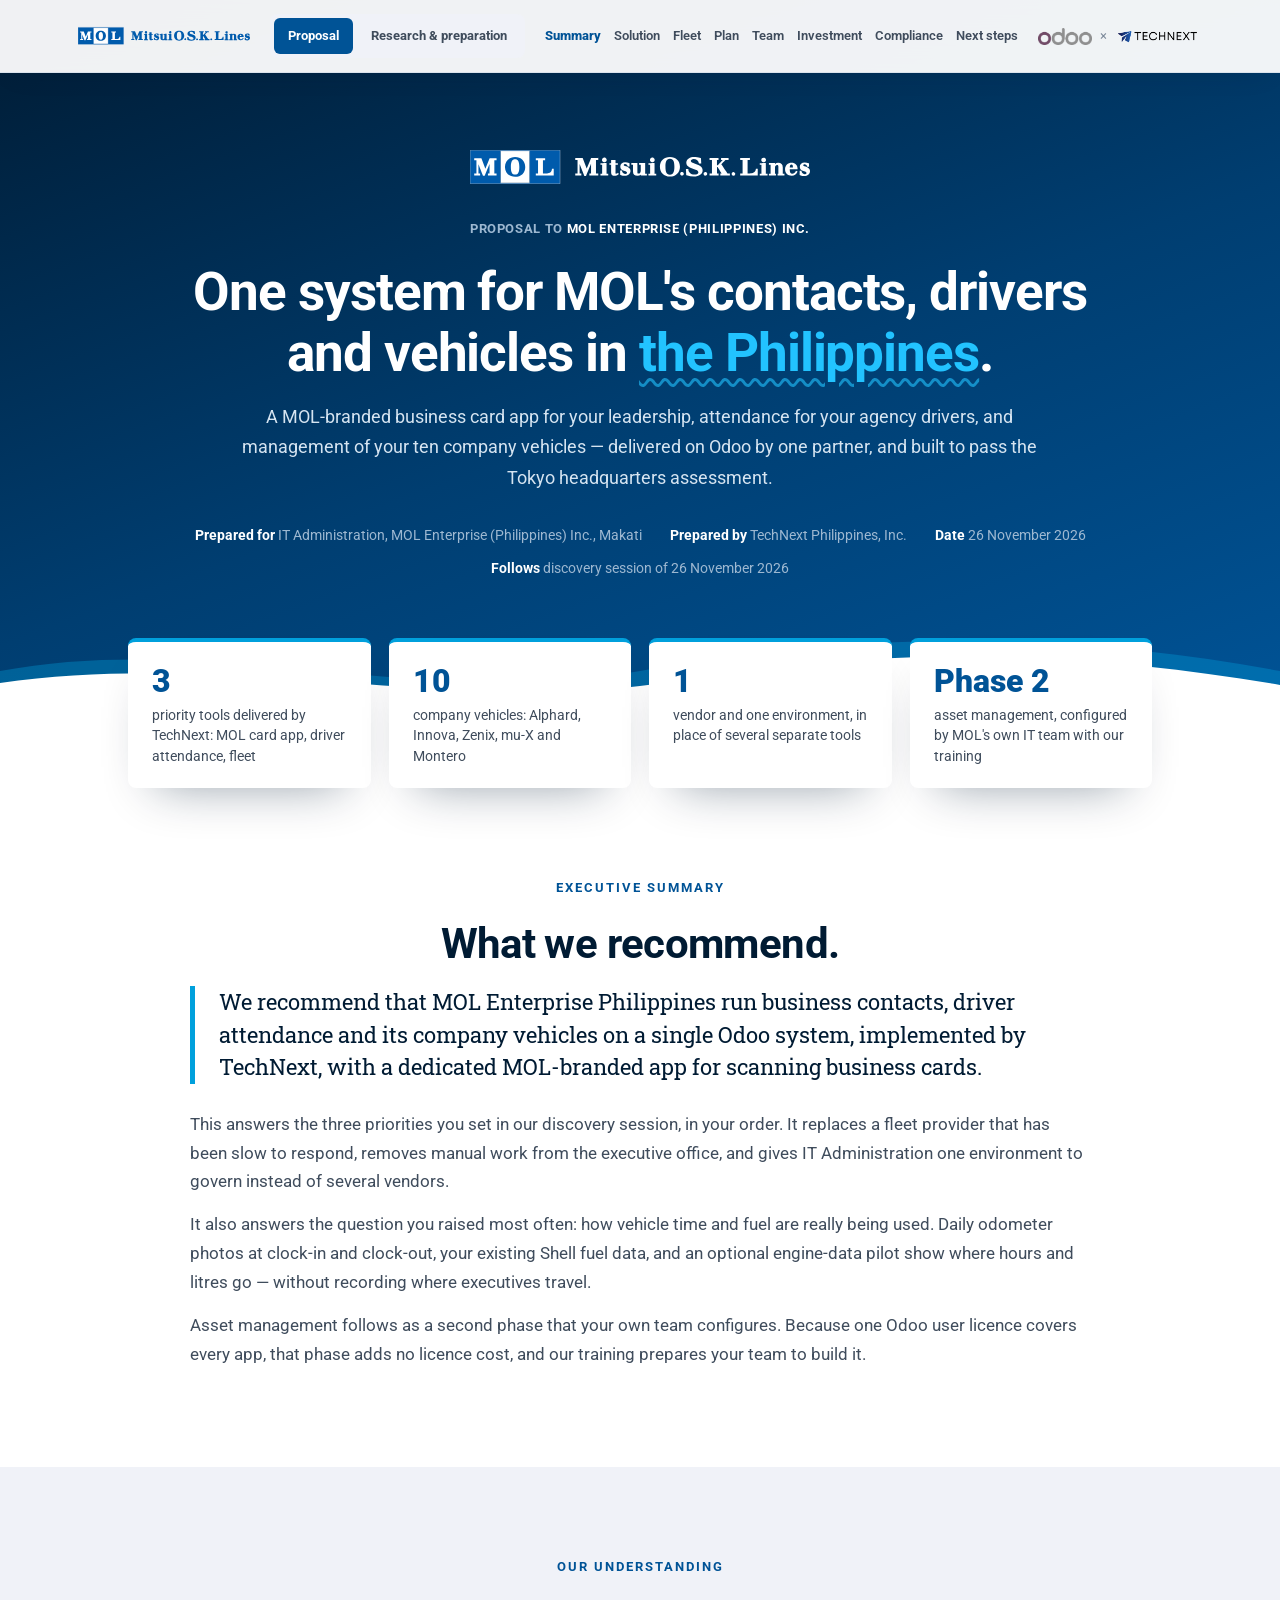
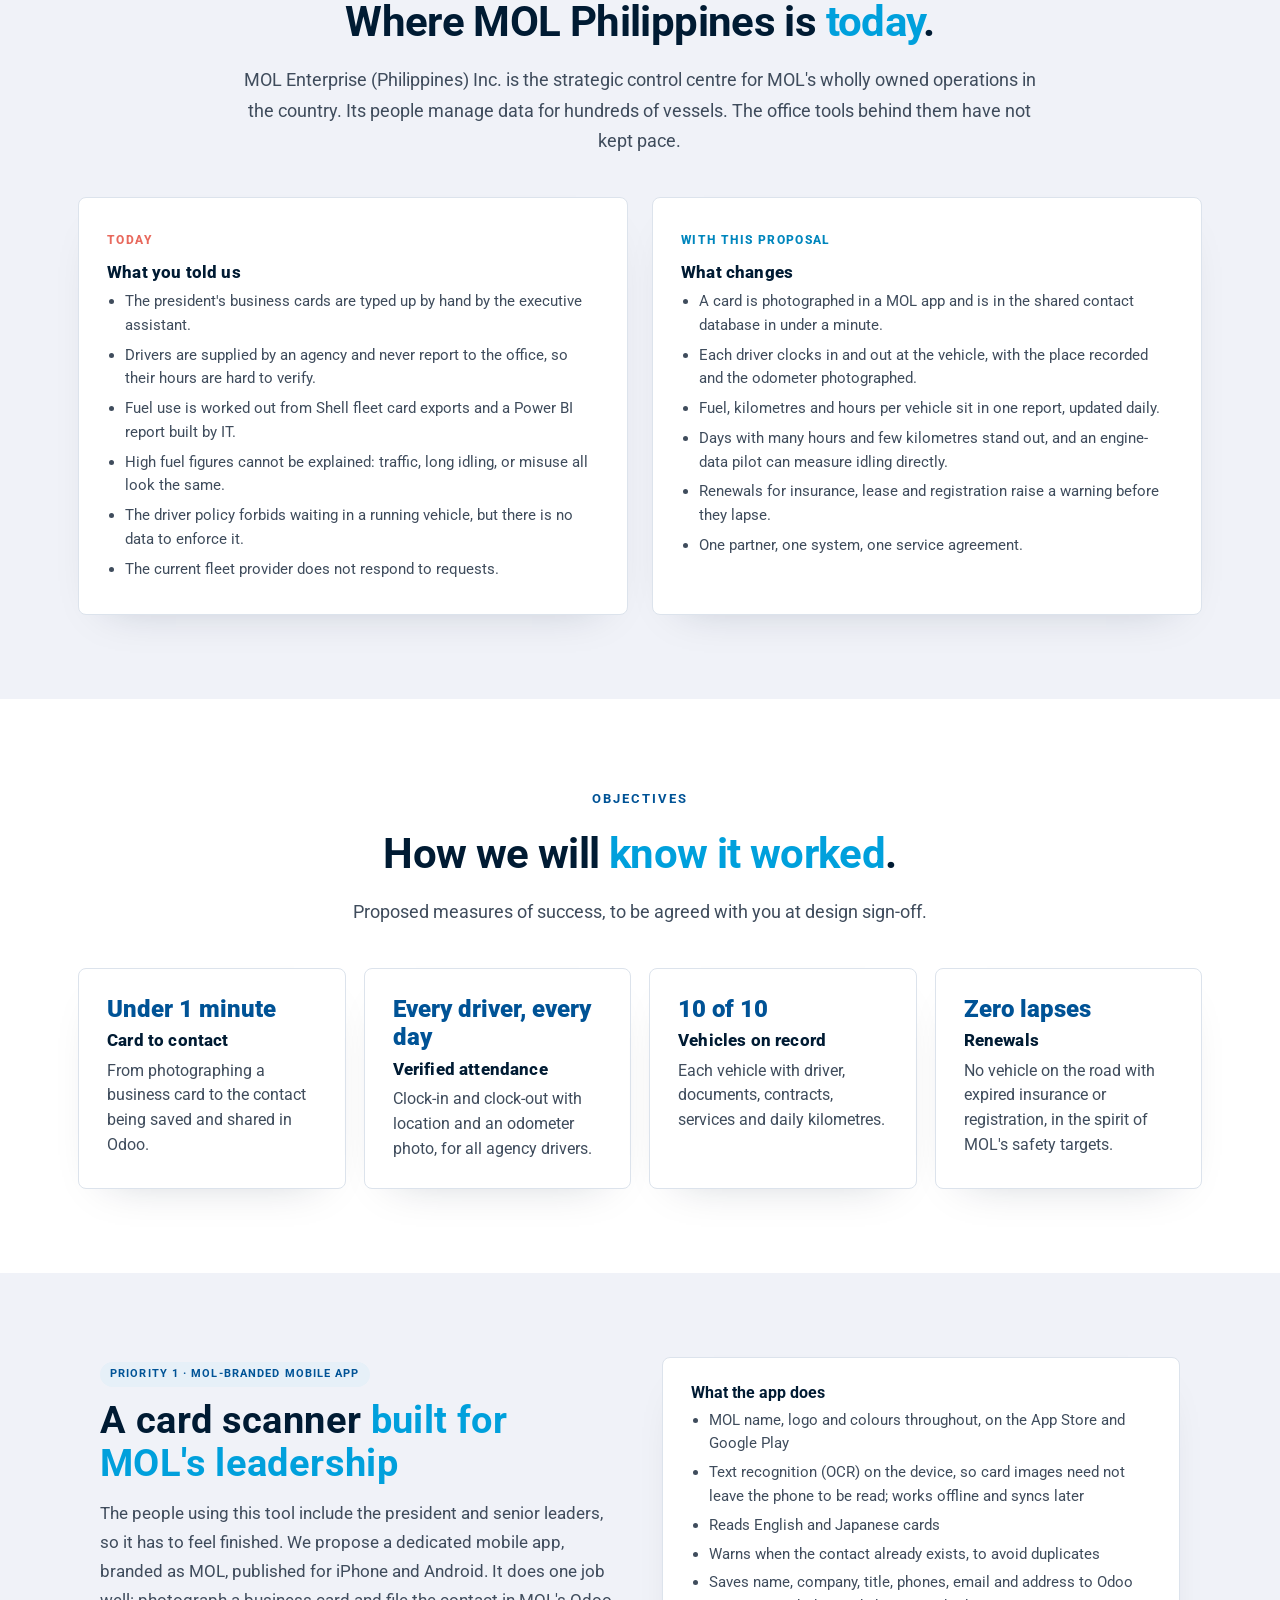
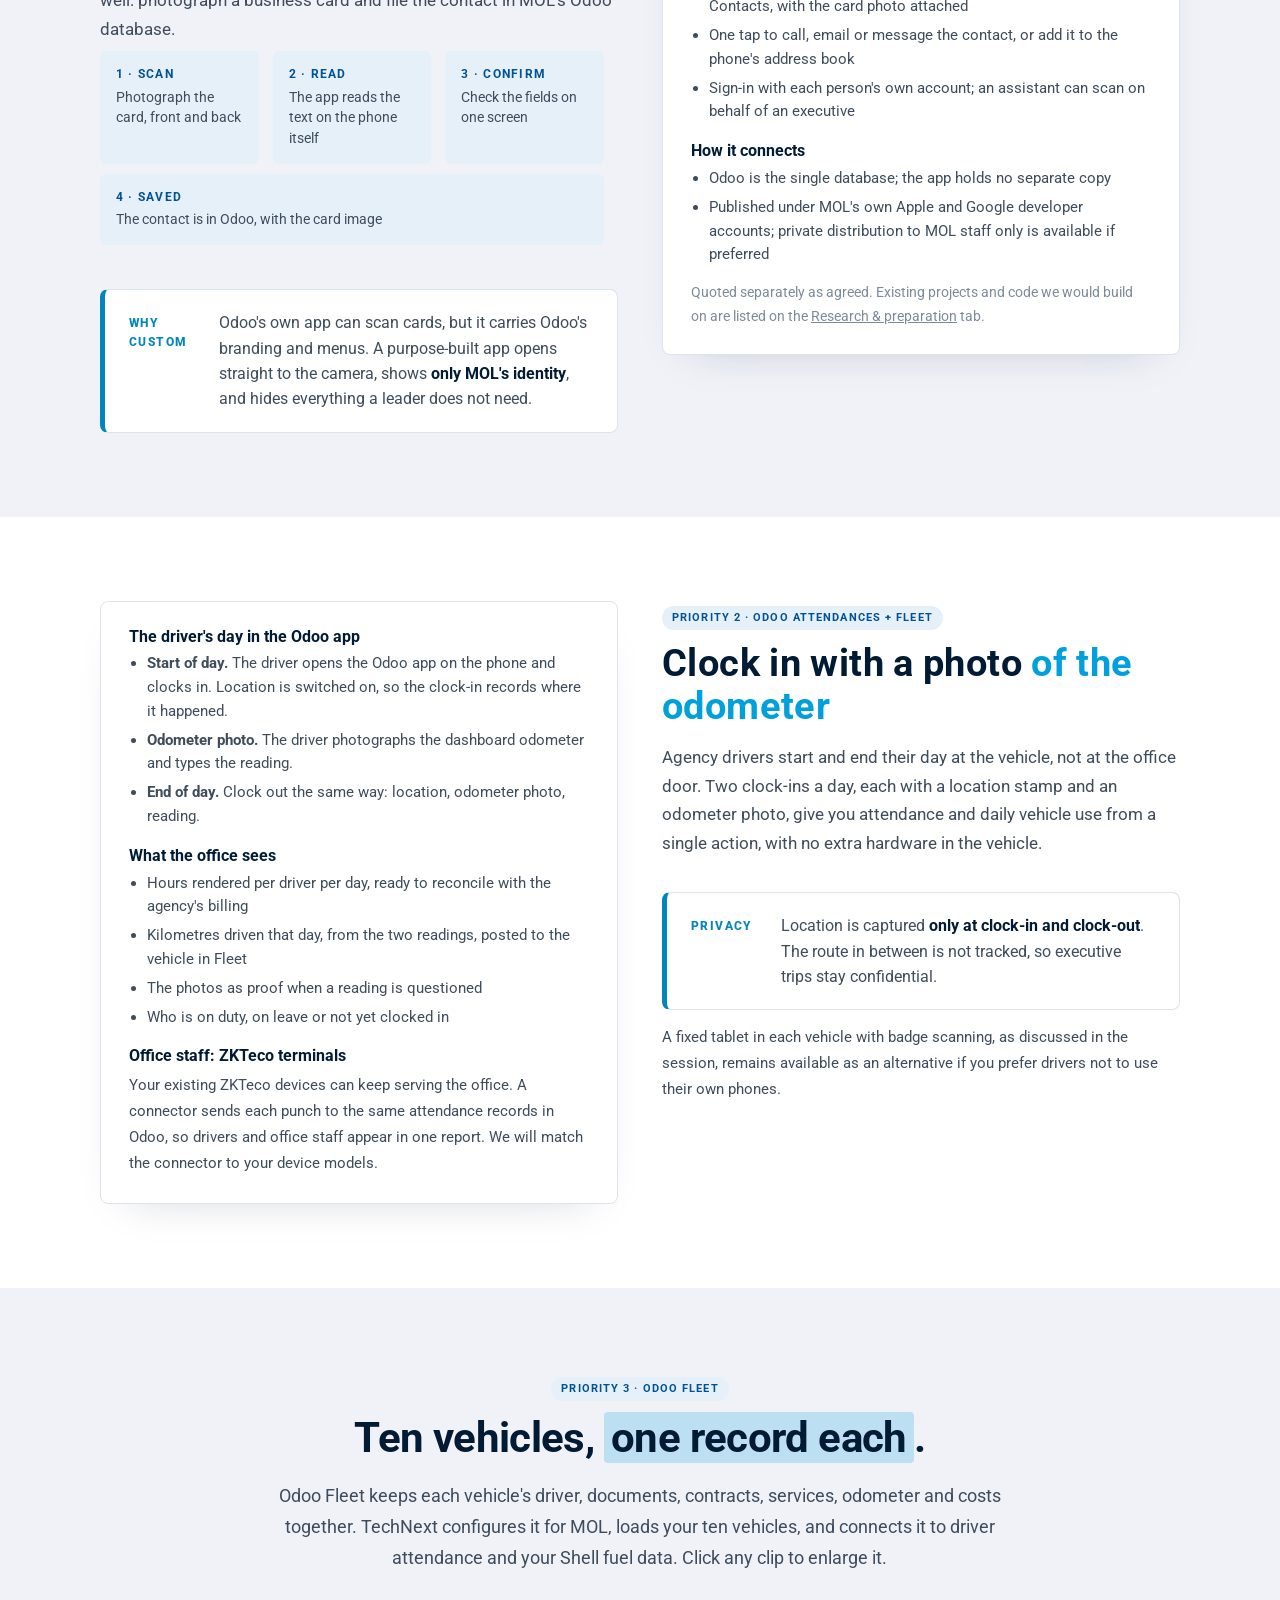
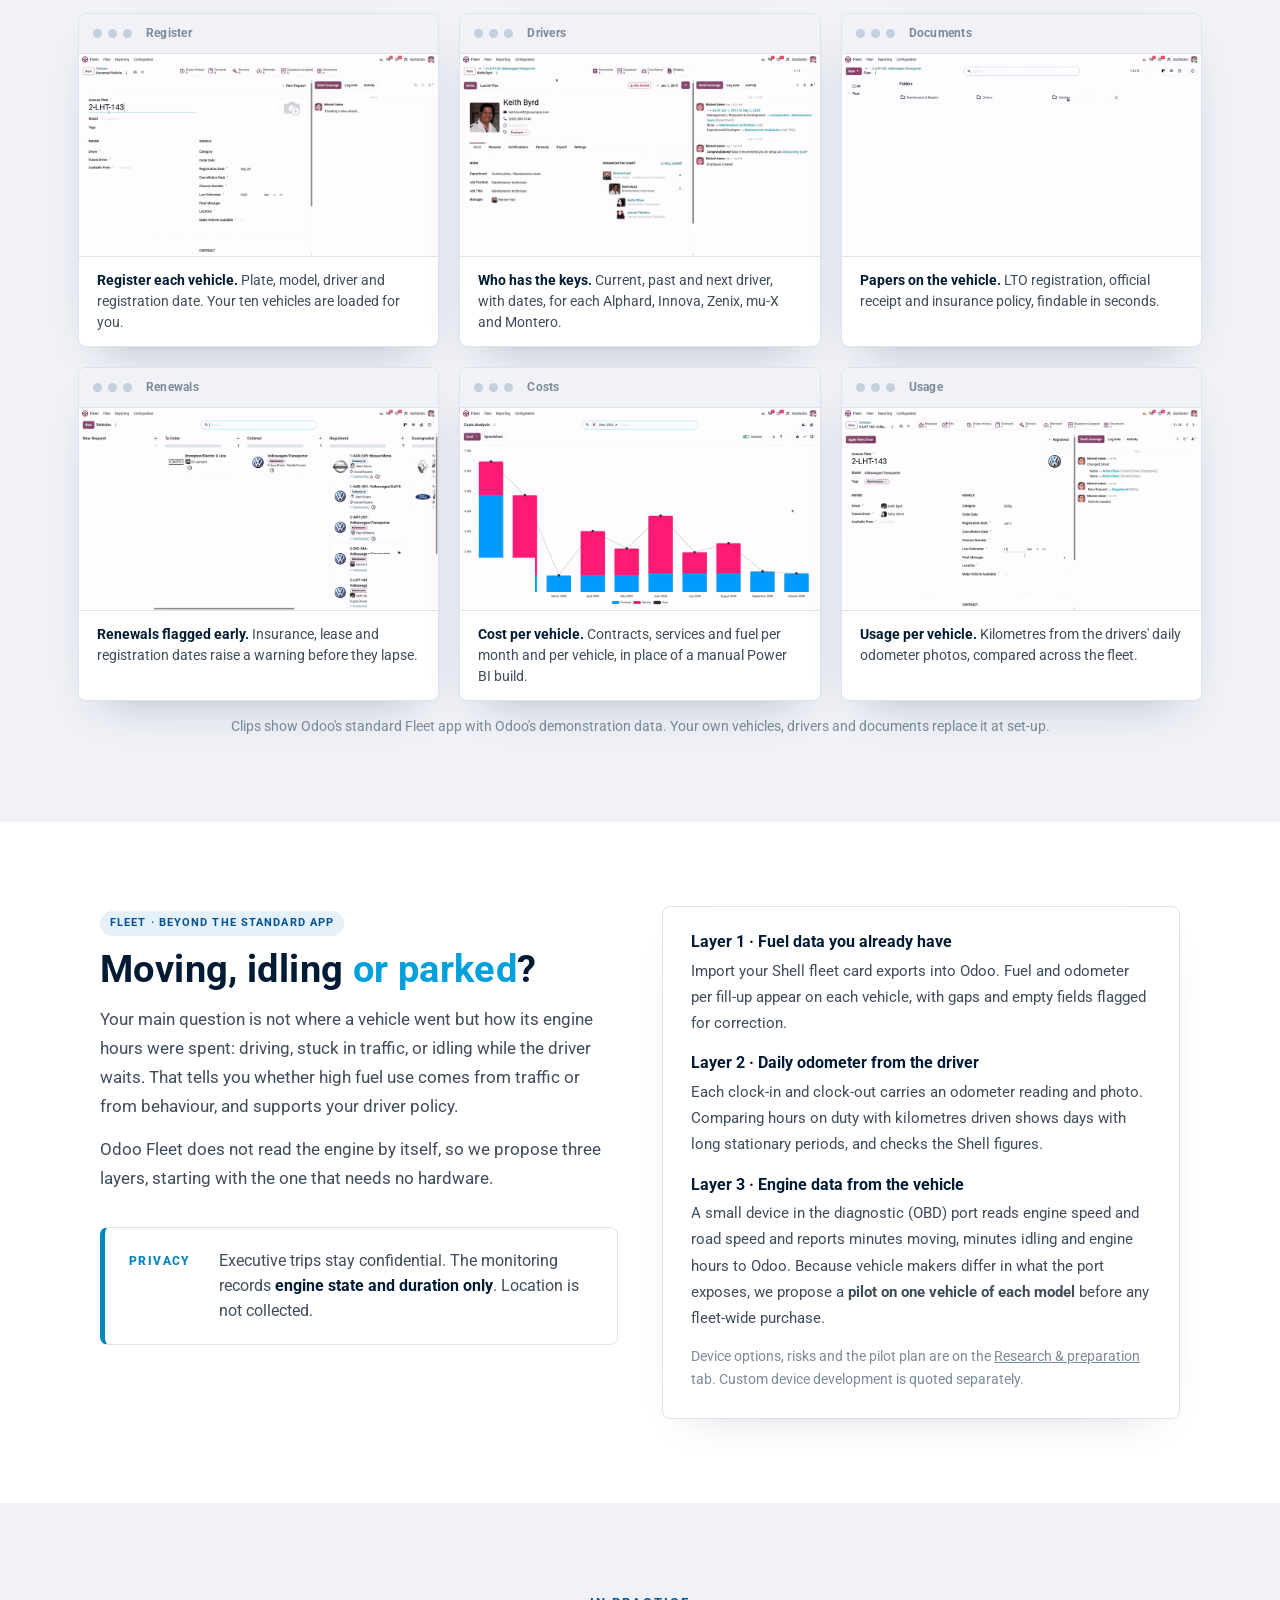
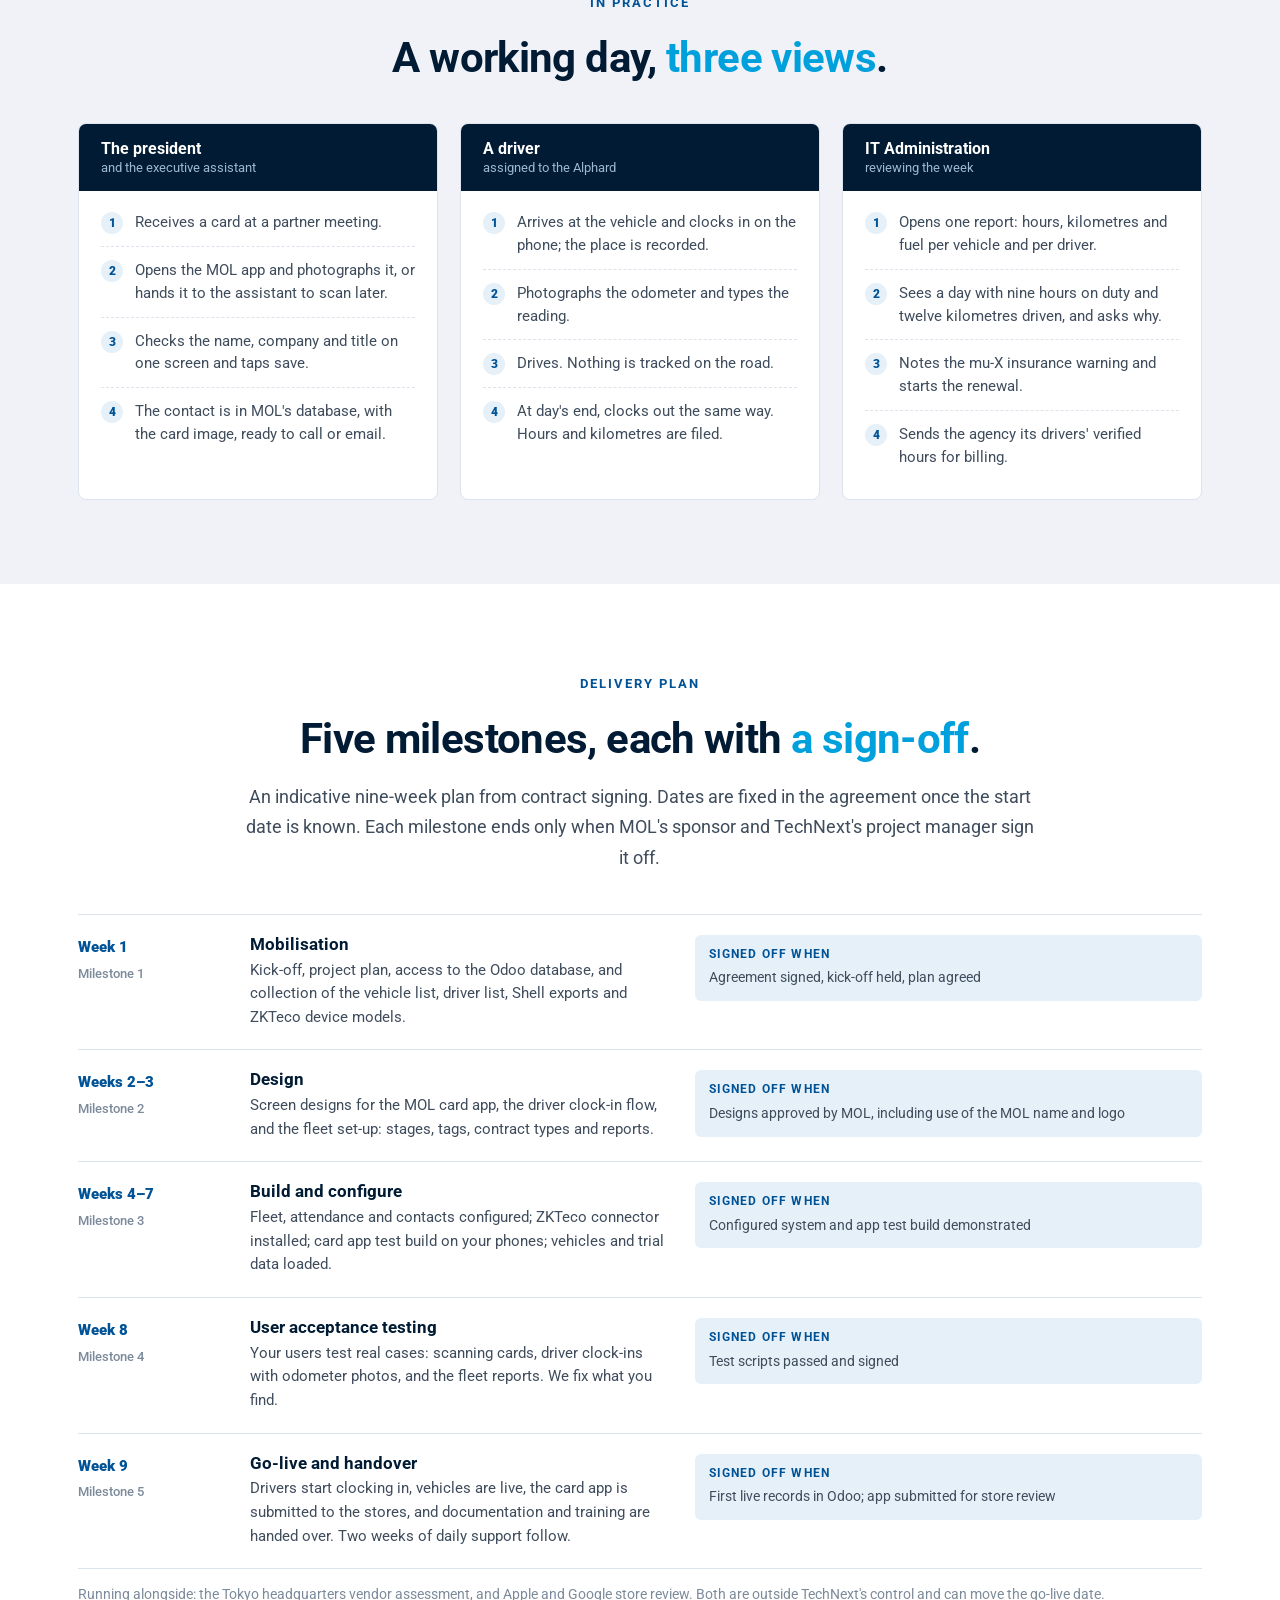
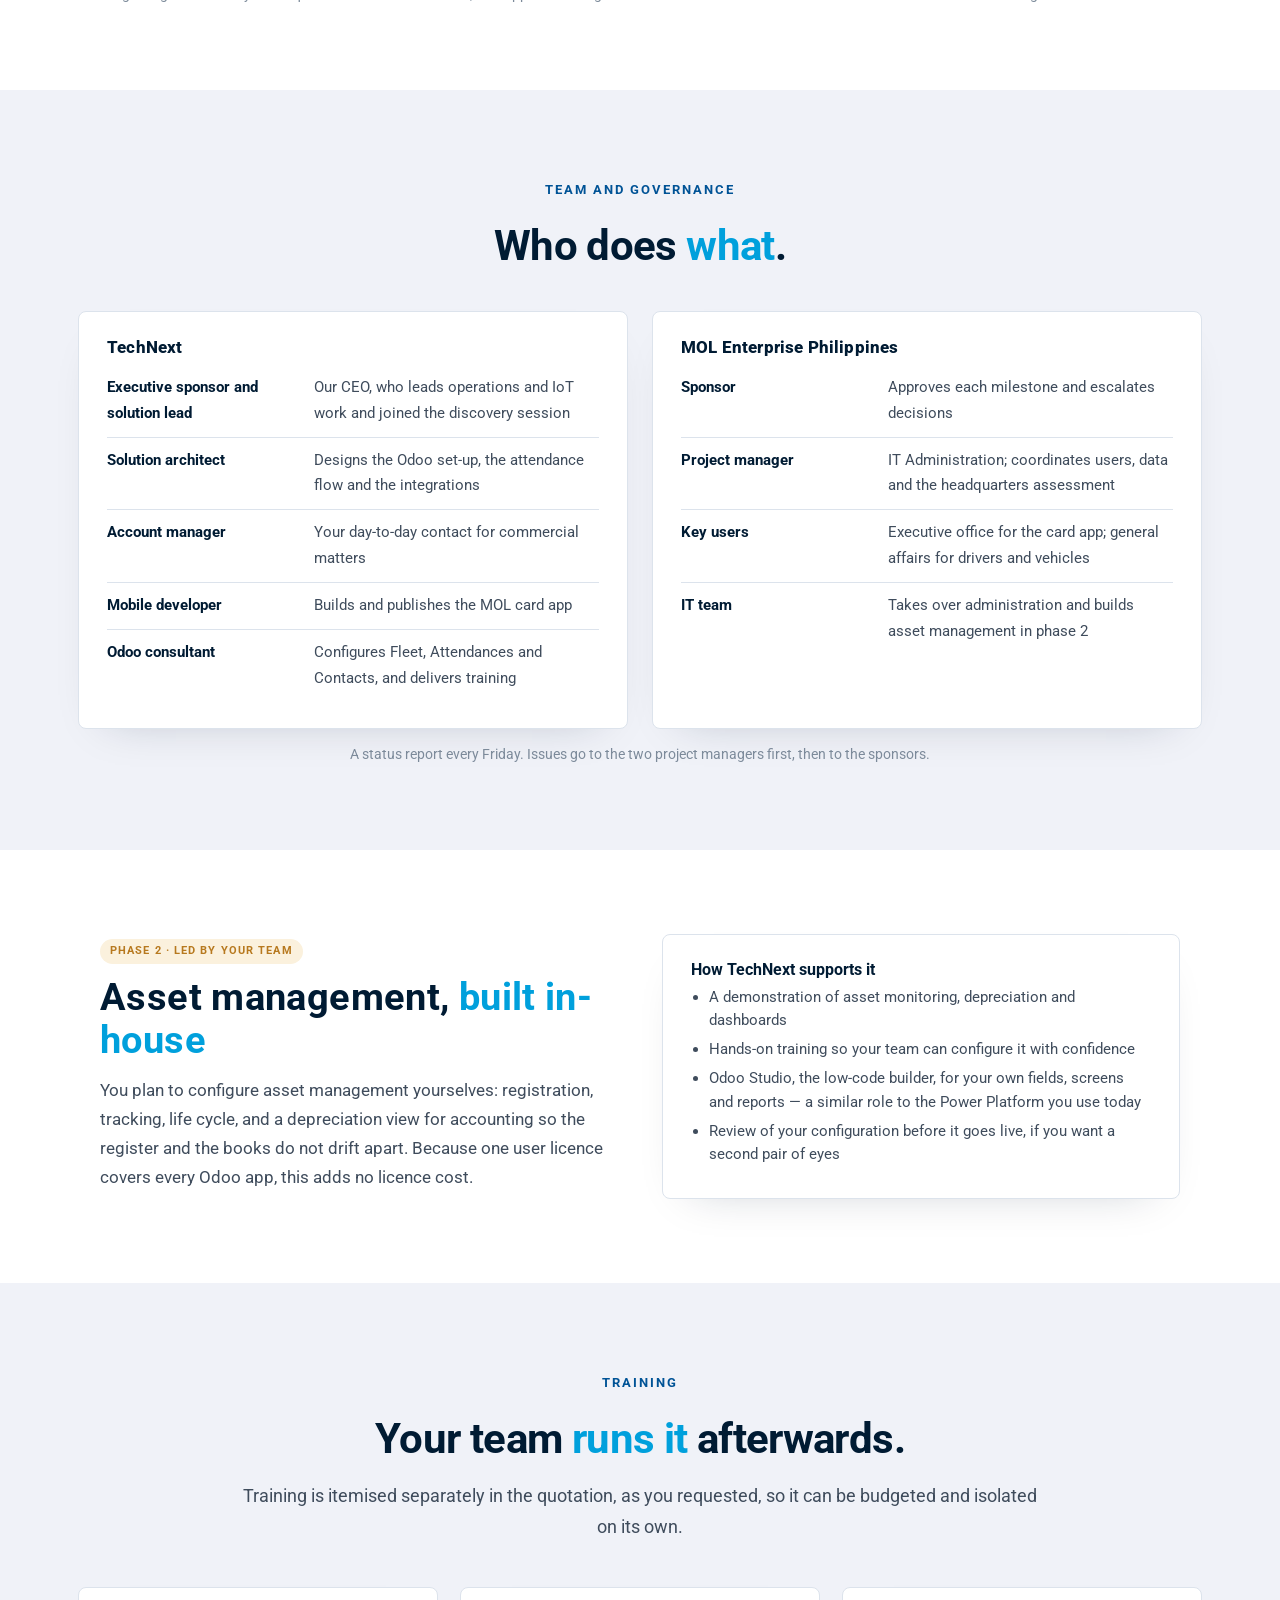
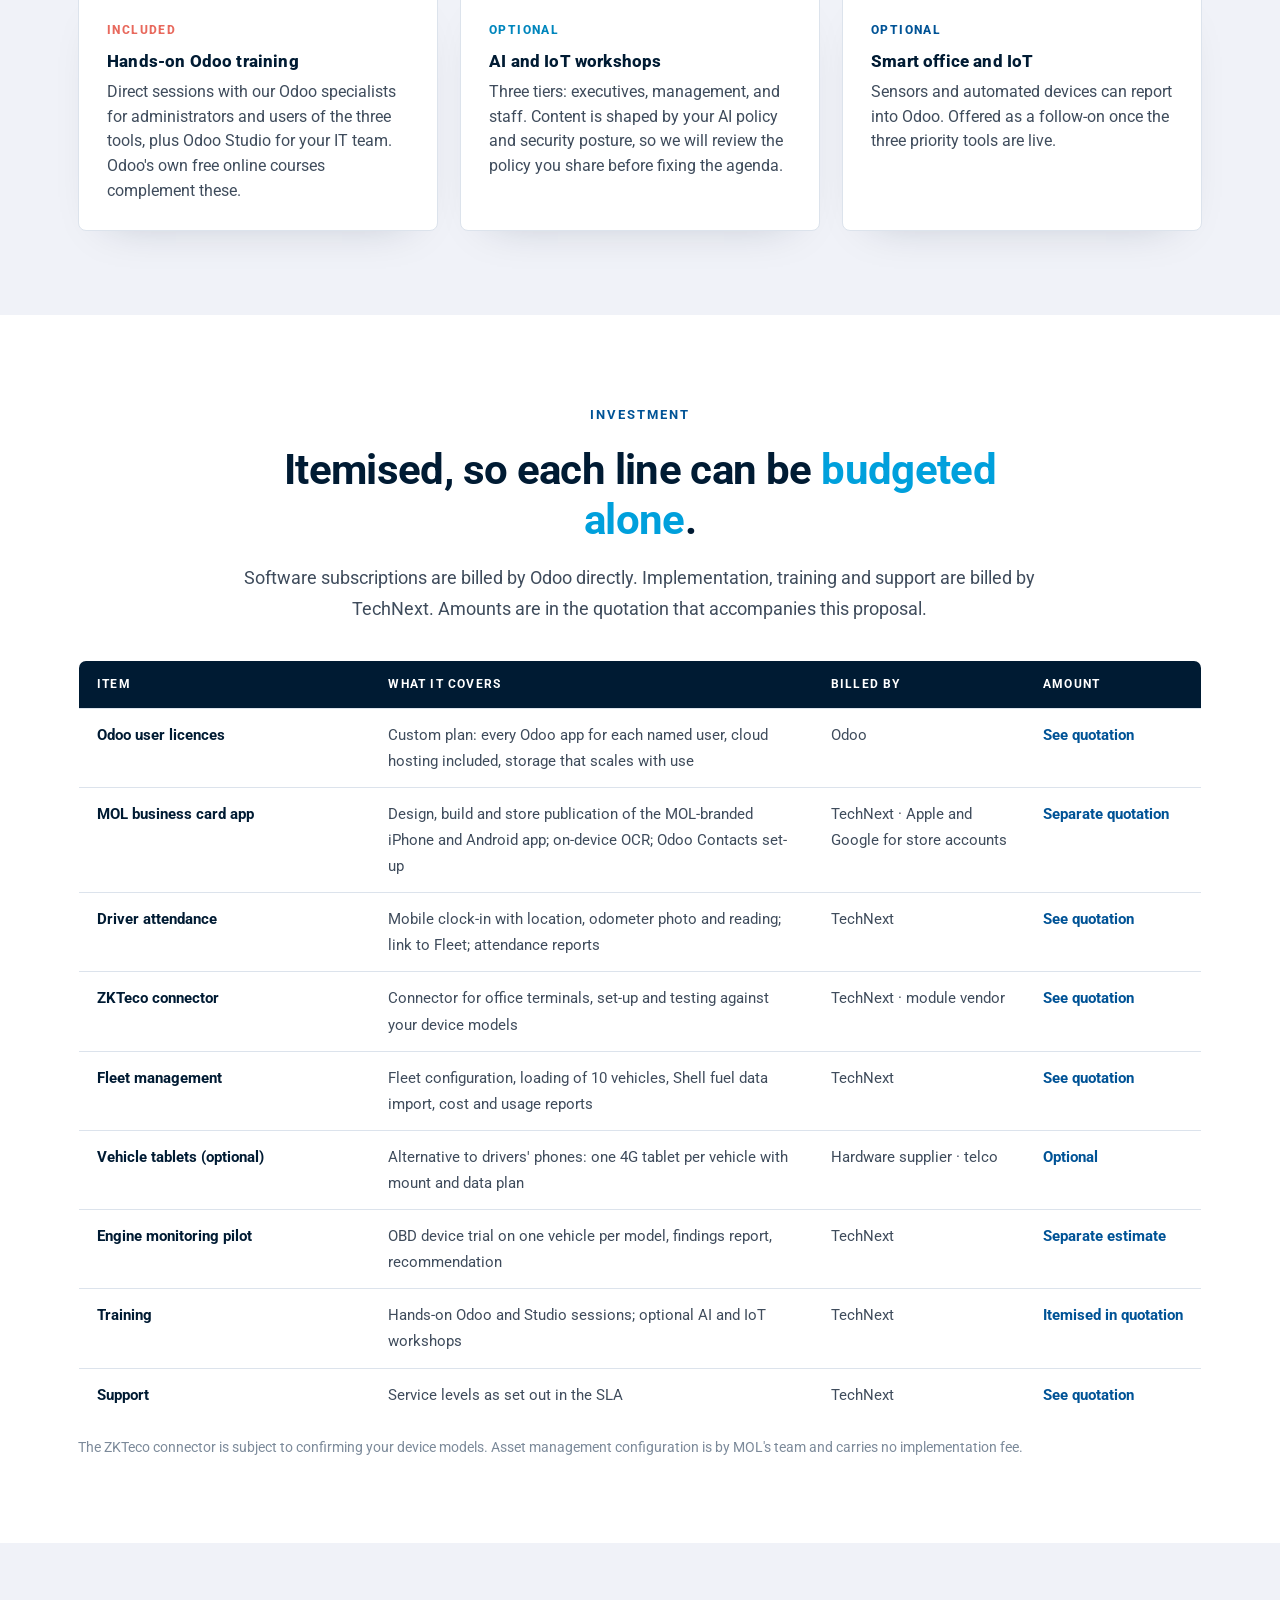
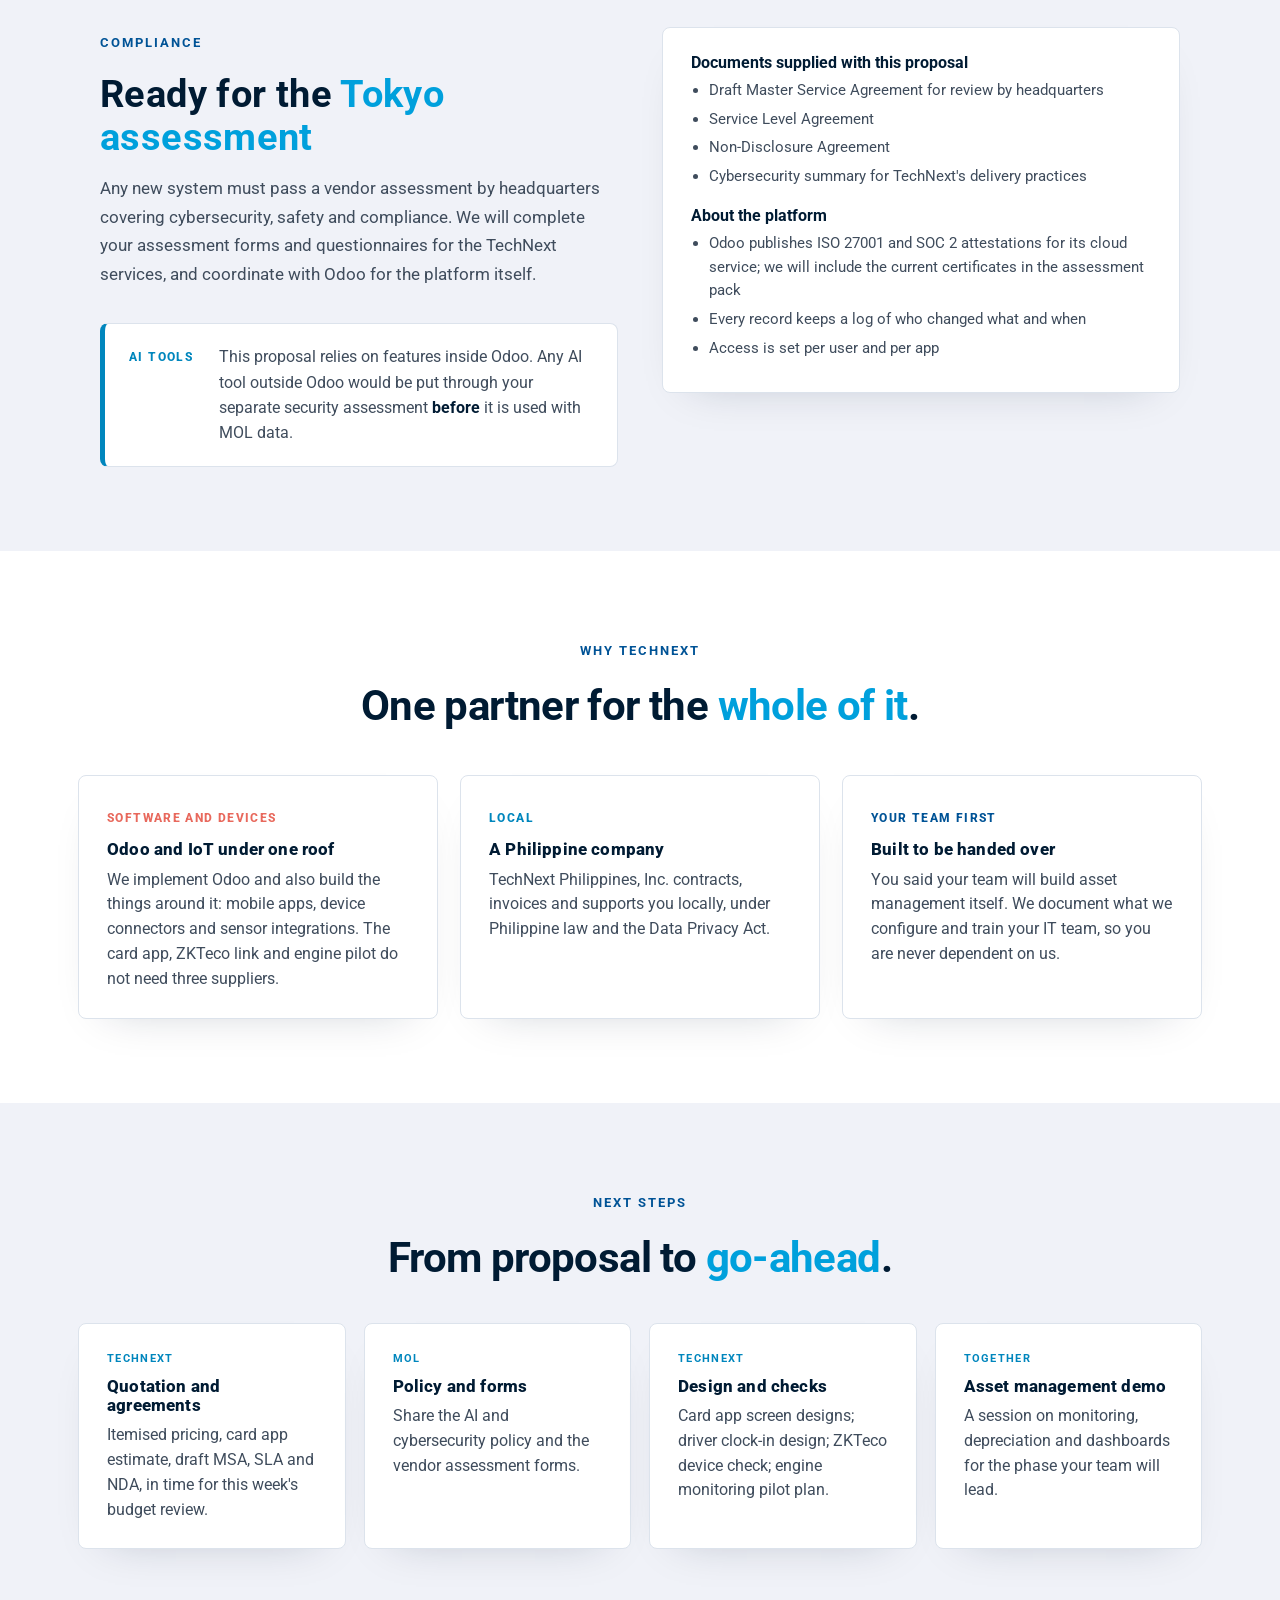
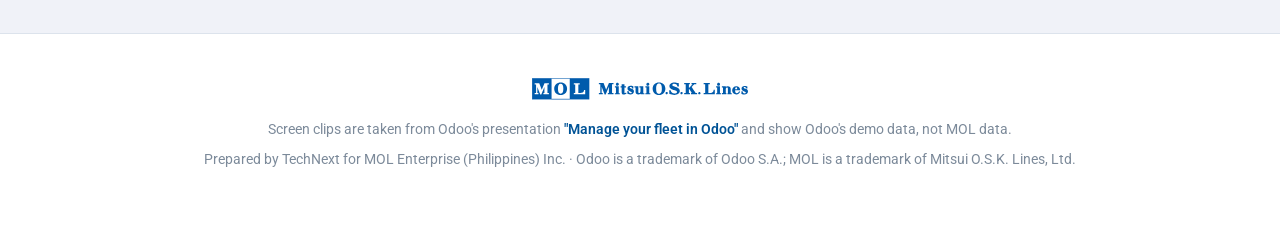
==== index.html @ e74c5f86 "Rework Proposal tab into a full proposal for MOL Adds executive summary, current situation, success " ====
<!DOCTYPE html>
<html lang="en">
<head>
<meta charset="UTF-8"/>
<meta name="viewport" content="width=device-width, initial-scale=1.0"/>
<title>Proposal — Odoo for MOL Enterprise (Philippines) · TechNext</title>
<meta name="description" content="TechNext proposal for MOL Enterprise (Philippines) Inc.: business card management, driver attendance and fleet management on Odoo."/>
<meta name="robots" content="noindex, nofollow"/>
<link rel="icon" href="data:image/svg+xml,<svg xmlns='http://www.w3.org/2000/svg' viewBox='0 0 32 32'><rect width='32' height='32' rx='6' fill='%23005396'/><text x='16' y='22' font-size='17' font-weight='700' font-family='sans-serif' fill='white' text-anchor='middle'>M</text></svg>">
<link rel="preconnect" href="https://fonts.googleapis.com"/>
<link rel="preconnect" href="https://fonts.gstatic.com" crossorigin/>
<link href="https://fonts.googleapis.com/css2?family=Roboto:wght@400;500;700;900&family=Roboto+Slab:wght@500;700&display=swap" rel="stylesheet"/>
<style>
:root{
  --purple:#005396;--purple-dark:#003E71;--purple-light:#E6F0F8;--navy:#001B33;--sky:#22C3FF;
  --teal:#0086BD;--coral:#E8695D;--blue:#007CE1;--mint:#00A0DC;
  --ink:#001B33;--body:#3F4C5C;--muted:#7C8A9A;--line:#DCE3EC;--bg-alt:#F0F2F8;
  --maxw:1180px;
}
*{margin:0;padding:0;box-sizing:border-box}
html{scroll-behavior:smooth;scroll-padding-top:90px}
body{font-family:'Roboto',system-ui,-apple-system,sans-serif;color:var(--body);background:#fff;font-size:17px;line-height:1.7;-webkit-font-smoothing:antialiased;overflow-x:hidden}
img{max-width:100%;display:block}
a{color:inherit;text-decoration:none}
h1,h2,h3{color:var(--ink);font-family:'Roboto',sans-serif;font-weight:700;line-height:1.15;letter-spacing:.01em}
.container{max-width:var(--maxw);margin:0 auto;padding:0 28px}
.center{text-align:center}
.ink-purple{color:var(--purple);text-decoration:underline wavy;text-decoration-color:rgba(0,160,220,.55);text-underline-offset:7px;text-decoration-thickness:2.5px}
.w-teal{color:var(--mint)}.w-coral{color:var(--coral)}.w-blue{color:var(--blue)}
.hl-teal{background:rgba(0,160,220,.22);padding:.02em .18em;border-radius:4px;-webkit-box-decoration-break:clone;box-decoration-break:clone}
.u-blue{background:linear-gradient(var(--blue),var(--blue)) 0 90%/100% 5px no-repeat;padding-bottom:3px}
.eyebrow{display:inline-block;font-size:12.5px;font-weight:700;letter-spacing:.16em;text-transform:uppercase;color:var(--purple);margin-bottom:20px}
.section-h{font-size:clamp(2.3rem,4.8vw,3.6rem);margin:0 auto 18px;max-width:20em}
.section-sub{font-size:1.13rem;max-width:44em;margin:0 auto;color:var(--body)}

/* nav */
#nav{position:fixed;top:0;left:0;right:0;z-index:80;background:rgba(255,255,255,.94);backdrop-filter:blur(14px);border-bottom:1px solid var(--line);box-shadow:0 10px 30px -18px rgba(0,27,51,.25)}
.nav-inner{max-width:var(--maxw);margin:0 auto;padding:14px 28px;display:flex;align-items:center;justify-content:space-between;gap:20px}
.brand{display:flex;align-items:center;gap:10px}
.brand img{height:20px;width:auto}
.by{display:flex;align-items:center;gap:8px;flex:none}.by img{height:17px;width:auto}.by img.tn{height:15px}.by i{font-style:normal;color:var(--muted);font-size:13px}.by small{font-size:10.5px;font-weight:700;letter-spacing:.1em;text-transform:uppercase;color:var(--muted)}
.brand i{font-style:normal;color:var(--muted);font-size:16px}
.nav-links{display:flex;gap:16px;flex-wrap:wrap;justify-content:center;flex:1}
.nav-links a{font-size:13.5px;font-weight:600;white-space:nowrap;transition:color .18s}
.nav-links a:hover,.nav-links a.active{color:var(--purple)}
.nav-links a.active{font-weight:800}
@media(max-width:1080px){.by small{display:none}}
@media(max-width:860px){.nav-inner{flex-wrap:wrap;row-gap:8px;justify-content:space-between}.nav-links{order:3}.nav-links{width:100%;justify-content:center;gap:6px 14px}.nav-links a{font-size:12.5px}}

/* hero */
.page-hero{position:relative;padding:150px 0 130px;text-align:center;color:#D5E4F1;background:linear-gradient(160deg,#001B33 0%,#003E71 55%,#005396 100%);overflow:hidden}
.page-hero h1{color:#fff}.page-hero .eyebrow{color:var(--sky)}.page-hero .section-sub{color:#D5E4F1}
.page-hero .ink-purple{color:var(--sky);text-decoration-color:rgba(34,195,255,.6)}
.hero-logo{height:34px;width:auto;margin:0 auto 34px}
.wave{position:absolute;left:0;right:0;bottom:-1px;width:100%;height:90px;display:block}
.prepared{font-size:13px;font-weight:700;letter-spacing:.05em;color:var(--muted);margin-bottom:22px;text-transform:uppercase}
.prepared{color:#9DB8D1}.prepared b{color:#fff}
.page-hero h1{font-size:clamp(2.5rem,5.6vw,4.1rem);margin:0 auto 18px;max-width:15em}
@media(max-width:860px){.page-hero{padding-top:170px}}

section{padding:84px 0}
section.alt{background:var(--bg-alt)}

/* context strip */
.facts{display:grid;grid-template-columns:repeat(3,1fr);gap:22px;margin-top:44px;text-align:left}
.fact{background:#fff;border:1px solid var(--line);border-radius:14px;padding:26px 28px;box-shadow:0 18px 44px -30px rgba(0,27,51,.25)}
.fact h3{font-family:'Roboto',sans-serif;font-size:1.05rem;font-weight:800;margin-bottom:8px}
.fact p{font-size:.97rem;line-height:1.6}
.fact .tag{display:inline-block;font-size:11.5px;font-weight:800;letter-spacing:.12em;text-transform:uppercase;margin-bottom:12px}
.fact:nth-child(1) .tag{color:var(--coral)}.fact:nth-child(2) .tag{color:var(--teal)}.fact:nth-child(3) .tag{color:var(--purple)}

/* journey map */
.journey{display:grid;grid-template-columns:repeat(3,1fr);gap:22px;margin-top:44px;text-align:left}
.j-col{background:var(--purple-light);border-radius:18px;padding:28px 30px}
.j-col h3{font-size:2rem;margin-bottom:10px}
.j-col a{display:flex;gap:10px;align-items:baseline;padding:7px 0;font-weight:600;font-size:1rem;color:var(--ink);transition:transform .2s,color .2s}
.j-col a:hover{transform:translateX(5px);color:var(--purple)}
.j-col a span{font-family:'Roboto',sans-serif;font-size:1.35rem;color:var(--purple);width:1.1em;flex:none}

/* steps */
.step-head{max-width:820px;margin:0 auto;text-align:center}
.step-num{display:inline-flex;align-items:center;justify-content:center;width:54px;height:54px;border-radius:50%;background:var(--purple);color:#fff;font-family:'Roboto',sans-serif;font-size:2rem;font-weight:700;margin-bottom:16px}
.step-head h2{font-size:clamp(2.2rem,4.4vw,3.3rem);margin-bottom:16px}
.step-head p{font-size:1.08rem}
.shot{position:relative;max-width:1000px;margin:44px auto 0}
.shot::before{content:"";position:absolute;left:50%;top:52%;transform:translate(-50%,-50%) rotate(-5deg);width:106%;height:98%;background:rgba(0,83,150,.07);border-radius:48% 52% 56% 44%/56% 45% 55% 44%;z-index:0;pointer-events:none}
figure.gif{position:relative;z-index:1;background:#fff;border:1px solid var(--line);border-radius:14px;overflow:hidden;box-shadow:0 20px 46px -26px rgba(0,27,51,.34);transition:transform .35s cubic-bezier(.2,.7,.2,1),box-shadow .35s;cursor:zoom-in}
figure.gif:hover{transform:translateY(-5px);box-shadow:0 34px 70px -28px rgba(0,27,51,.45)}
.gif-bar{display:flex;align-items:center;gap:6px;padding:9px 14px;background:#F0F2F8;border-bottom:1px solid var(--line)}
.gif-bar i{width:9px;height:9px;border-radius:50%;background:#c5d0dd}
.gif-bar span{margin-left:8px;font-size:12px;font-weight:700;color:var(--muted);letter-spacing:.02em}
figure.gif img{width:100%;height:auto}
figure.gif figcaption{padding:13px 18px;font-size:.93rem;line-height:1.5;border-top:1px solid var(--line);text-align:left;color:var(--body)}
figure.gif figcaption b{color:var(--ink)}
.duo{display:grid;grid-template-columns:1fr 1fr;gap:26px;max-width:1120px;margin:44px auto 0}
.duo .shot{margin:0;max-width:none}
.duo .shot::before{display:none}
.script-line{font-family:'Roboto',sans-serif;font-size:clamp(1.7rem,3.2vw,2.3rem);font-weight:700;color:var(--ink);text-align:center;margin-top:40px}
.mol-note{max-width:820px;margin:34px auto 0;display:flex;gap:16px;align-items:flex-start;background:#fff;border:1px solid var(--line);border-left:5px solid var(--teal);border-radius:12px;padding:20px 24px;text-align:left;font-size:.99rem;line-height:1.6}
.mol-note b{color:var(--ink)}
.mol-note .lbl{flex:none;font-size:11.5px;font-weight:800;letter-spacing:.12em;text-transform:uppercase;color:var(--teal);padding-top:4px;width:74px}

/* cards */
.cards{columns:2;column-gap:26px;margin-top:44px;text-align:left}
.card{background:#fff;border-radius:14px;padding:28px 32px;box-shadow:0 18px 44px -26px rgba(0,27,51,.25);break-inside:avoid;margin-bottom:26px}
.card h3{font-family:'Roboto',sans-serif;font-size:1.18rem;font-weight:800;margin-bottom:10px}
.card p{font-size:1rem}
.h-left{text-align:left;margin-left:0;max-width:13em}

/* connected apps */
.apps{display:grid;grid-template-columns:repeat(4,1fr);gap:22px;margin-top:44px;text-align:left}
.app{background:#fff;border:1px solid var(--line);border-radius:16px;padding:26px 24px;transition:transform .25s,box-shadow .25s}
.app:hover{transform:translateY(-4px);box-shadow:0 24px 50px -30px rgba(0,27,51,.4)}
.app .ico{width:52px;height:52px;border-radius:13px;display:flex;align-items:center;justify-content:center;margin-bottom:16px;color:#fff}
.app .ico svg{width:26px;height:26px}
.app h3{font-family:'Roboto',sans-serif;font-size:1.1rem;font-weight:800;margin-bottom:8px}
.app p{font-size:.94rem;line-height:1.6}
.app .scope{display:inline-block;margin-top:12px;font-size:11px;font-weight:800;letter-spacing:.1em;text-transform:uppercase;color:var(--teal)}
.app.now{border-color:var(--purple);box-shadow:0 0 0 3px var(--purple-light)}

/* timeline */
.cutover{max-width:900px;margin:44px auto 0;display:grid;grid-template-columns:repeat(4,1fr);gap:0;position:relative;text-align:center}
.cutover::before{content:"";position:absolute;left:12.5%;right:12.5%;top:13px;height:3px;background:var(--line)}
.cut{position:relative;padding:0 10px}
.cut i{display:block;width:28px;height:28px;border-radius:50%;background:#fff;border:4px solid var(--purple);margin:0 auto 14px;position:relative}
.cut.end i{border-color:var(--coral);background:var(--coral)}
.cut b{display:block;color:var(--ink);font-size:.98rem}
.cut span{font-size:.88rem;line-height:1.45;display:block;margin-top:4px}

footer{padding:44px 0 60px;border-top:1px solid var(--line);font-size:.88rem;color:var(--muted);text-align:center}
footer a{color:var(--purple);font-weight:600}

/* lightbox */
#lb{position:fixed;inset:0;z-index:200;background:rgba(0,27,51,.86);display:none;align-items:center;justify-content:center;padding:24px;cursor:zoom-out}
#lb.open{display:flex}
#lb img{max-width:min(1500px,100%);max-height:100%;width:100%;height:auto;object-fit:contain;border-radius:10px;background:#fff}

.section-h{font-size:clamp(1.8rem,3.4vw,2.6rem);letter-spacing:-.015em;line-height:1.2}
.page-hero h1{font-size:clamp(2rem,4.6vw,3.3rem);letter-spacing:-.02em;line-height:1.15;max-width:17em}
.step-head h2{font-size:clamp(1.7rem,3.1vw,2.35rem);letter-spacing:-.015em;line-height:1.2}
.j-col h3{font-size:1.3rem;letter-spacing:0}
.j-col a span{font-size:.95rem;font-weight:900}
.step-num{font-size:1.35rem;font-weight:900;border-radius:6px;width:48px;height:48px}
.script-line{font-family:'Roboto Slab',serif;font-weight:500;font-size:clamp(1.25rem,2.4vw,1.6rem);color:var(--purple)}
.fact,.card,.app,figure.gif,.mol-note,.j-col{border-radius:8px}
.stats{position:relative;z-index:2;display:grid;grid-template-columns:repeat(4,1fr);gap:18px;max-width:1080px;margin:-72px auto 0;padding:0 28px}
.stat{background:#fff;border-radius:8px;padding:22px 24px;box-shadow:0 24px 50px -28px rgba(0,27,51,.45);border-top:4px solid var(--mint);text-align:left}
.stat b{display:block;font-size:2rem;font-weight:900;color:var(--purple);line-height:1.1}
.stat span{display:block;font-size:.88rem;line-height:1.45;margin-top:6px}
.stats-src{text-align:center;font-size:.8rem;color:var(--muted);margin-top:14px}
.stats-src a{text-decoration:underline}
.bridge{max-width:860px;margin:0 auto;border-left:5px solid var(--mint);padding:6px 0 6px 26px;text-align:left}
.bridge q{display:block;font-family:'Roboto Slab',serif;font-size:1.3rem;line-height:1.5;color:var(--ink);quotes:none}
.bridge p{margin-top:12px;font-size:1rem}
footer .f-logo{height:22px;margin:0 auto 18px}
@media(max-width:900px){
  .stats{grid-template-columns:1fr 1fr}
  section{padding:60px 0}
  .facts,.journey,.duo{grid-template-columns:1fr}
  .apps{grid-template-columns:1fr 1fr}
  .cards{columns:1}
  .shot::before{display:none}
  .cutover{grid-template-columns:1fr;gap:22px;text-align:left}
  .cutover::before{display:none}
  .cut{display:grid;grid-template-columns:28px 1fr;column-gap:14px;padding:0}
  .cut i{margin:0;grid-row:span 2}
  .mol-note{flex-direction:column;gap:6px}
}
@media(max-width:520px){.apps{grid-template-columns:1fr}.container{padding:0 18px}}
@media(prefers-reduced-motion:reduce){html{scroll-behavior:auto}*{transition:none!important}}

.tabs{display:flex;gap:4px;background:var(--bg-alt);border-radius:8px;padding:4px;flex:none}
.tabs a{font-size:13px;font-weight:700;padding:7px 14px;border-radius:6px;white-space:nowrap;color:var(--body)}
.tabs a.on{background:var(--purple);color:#fff}
.tabs a:not(.on):hover{color:var(--purple)}
.nav-links{gap:13px;flex-wrap:nowrap}.nav-links a{font-size:13px}.by small{display:none}
.pri{display:grid;grid-template-columns:repeat(3,1fr);gap:22px;margin-top:44px;text-align:left}
.pri .fact{position:relative;padding-top:30px}
.pri .n{position:absolute;top:-18px;left:24px;width:40px;height:40px;border-radius:6px;background:var(--purple);color:#fff;font-weight:900;font-size:1.15rem;display:flex;align-items:center;justify-content:center}
.pri ul,.sol ul{padding-left:18px;margin-top:10px}
.pri li,.sol li{font-size:.96rem;margin:5px 0;line-height:1.55}
.sol{display:grid;grid-template-columns:1fr 1fr;gap:44px;align-items:start;max-width:1080px;margin:0 auto;text-align:left}
.sol h2{font-size:clamp(1.7rem,3.1vw,2.35rem);margin-bottom:14px}
.sol .panel{background:#fff;border:1px solid var(--line);border-radius:8px;padding:26px 28px;box-shadow:0 18px 44px -30px rgba(0,27,51,.25)}
.sol .panel h3{font-size:1.02rem;margin-bottom:6px;letter-spacing:0}
.sol .panel h3+ul{margin-top:4px}
.sol .panel h3:not(:first-child){margin-top:18px}
.flow{display:flex;gap:0;align-items:stretch;flex-wrap:wrap;margin-top:8px}
.flow div{flex:1;min-width:120px;background:var(--purple-light);padding:14px 16px;font-size:.9rem;line-height:1.45;position:relative;margin:0 14px 10px 0;border-radius:6px}
.flow div b{display:block;color:var(--purple);font-size:.78rem;letter-spacing:.1em;text-transform:uppercase;margin-bottom:4px}
.tag2{display:inline-block;font-size:11px;font-weight:700;letter-spacing:.1em;text-transform:uppercase;border-radius:99px;padding:3px 10px;margin-bottom:12px;background:var(--purple-light);color:var(--purple)}
.tag2.p2{background:#FBF1DD;color:#B7791F}
.step-num.sm{width:38px;height:38px;font-size:1.05rem;margin-bottom:12px}
table.inv{width:100%;border-collapse:collapse;background:#fff;border:1px solid var(--line);border-radius:8px;overflow:hidden;font-size:.96rem;text-align:left;margin-top:36px}
table.inv th,table.inv td{padding:13px 18px;border-bottom:1px solid var(--line);vertical-align:top}
table.inv th{background:var(--navy);color:#fff;font-size:12px;letter-spacing:.1em;text-transform:uppercase}
table.inv tr:last-child td{border-bottom:0}
table.inv td:first-child{font-weight:700;color:var(--ink);width:26%}
table.inv td:last-child{white-space:nowrap;color:var(--purple);font-weight:700}
.tw{overflow-x:auto}
.fine{font-size:.86rem;color:var(--muted);margin-top:14px;text-align:left}
.next{display:grid;grid-template-columns:repeat(4,1fr);gap:18px;margin-top:40px;text-align:left}
.next .fact b.who{display:block;font-size:11px;letter-spacing:.12em;text-transform:uppercase;color:var(--teal);margin-bottom:8px}
@media(max-width:1180px){.nav-links{display:none}}
@media(max-width:900px){.pri,.sol,.next{grid-template-columns:1fr}.sol{gap:26px}.pri{gap:34px}}
@media(max-width:520px){.next{grid-template-columns:1fr}.by{display:none}}

.doc-meta{display:flex;flex-wrap:wrap;justify-content:center;gap:10px 28px;margin-top:30px;font-size:.85rem;color:#9DB8D1}
.doc-meta b{color:#fff;font-weight:700}
.exec{max-width:900px;margin:0 auto;text-align:left}
.exec .lead{font-family:'Roboto Slab',serif;font-size:1.35rem;line-height:1.5;color:var(--ink);border-left:5px solid var(--mint);padding-left:24px;margin-bottom:26px}
.exec p{margin-bottom:14px}
.two{display:grid;grid-template-columns:1fr 1fr;gap:24px;margin-top:40px;text-align:left}
.two .fact ul{padding-left:18px;margin-top:8px}.two .fact li{font-size:.96rem;margin:6px 0;line-height:1.55}
.kpi{display:grid;grid-template-columns:repeat(4,1fr);gap:18px;margin-top:40px;text-align:left}
.kpi .fact b.big{display:block;font-size:1.5rem;font-weight:900;color:var(--purple);line-height:1.2;margin-bottom:8px}
.days{display:grid;grid-template-columns:repeat(3,1fr);gap:22px;margin-top:40px;text-align:left}
.day{background:#fff;border:1px solid var(--line);border-radius:8px;overflow:hidden}
.day h3{background:var(--navy);color:#fff;font-size:1.02rem;padding:16px 22px;letter-spacing:0}
.day h3 small{display:block;font-weight:400;font-size:.8rem;color:#9DB8D1;margin-top:2px}
.day ol{list-style:none;padding:8px 22px 18px;counter-reset:d}
.day li{position:relative;padding:12px 0 12px 34px;font-size:.95rem;line-height:1.5;border-bottom:1px dashed var(--line)}
.day li:last-child{border-bottom:0}
.day li::before{counter-increment:d;content:counter(d);position:absolute;left:0;top:13px;width:22px;height:22px;border-radius:50%;background:var(--purple-light);color:var(--purple);font-size:.75rem;font-weight:900;display:flex;align-items:center;justify-content:center}
.gal{display:grid;grid-template-columns:repeat(3,1fr);gap:20px;margin-top:40px}
.gal figure.gif figcaption{font-size:.88rem}
.plan{margin-top:40px;text-align:left}
.ph-row{display:grid;grid-template-columns:150px 1fr 1.2fr;gap:22px;padding:20px 0;border-top:1px solid var(--line);align-items:start}
.ph-row:last-child{border-bottom:1px solid var(--line)}
.ph-row .wk{font-weight:900;color:var(--purple);font-size:.95rem}
.ph-row .wk small{display:block;font-weight:500;color:var(--muted);font-size:.8rem;margin-top:2px}
.ph-row h3{font-size:1.08rem;letter-spacing:0;margin-bottom:4px}
.ph-row p{font-size:.95rem;line-height:1.55}
.ph-row .gate{font-size:.9rem;background:var(--purple-light);border-radius:6px;padding:10px 14px}
.ph-row .gate b{color:var(--purple);font-size:.72rem;letter-spacing:.1em;text-transform:uppercase;display:block;margin-bottom:2px}
.team{display:grid;grid-template-columns:1fr 1fr;gap:24px;margin-top:40px;text-align:left}
.team table{width:100%;border-collapse:collapse;font-size:.95rem}
.team td{padding:10px 0;border-bottom:1px solid var(--line);vertical-align:top}
.team td:first-child{font-weight:700;color:var(--ink);width:42%;padding-right:12px}
.team tr:last-child td{border-bottom:0}
@media(max-width:900px){.two,.kpi,.days,.gal,.team{grid-template-columns:1fr}.ph-row{grid-template-columns:1fr;gap:8px}}
@media(min-width:901px) and (max-width:1100px){.kpi{grid-template-columns:1fr 1fr}.gal{grid-template-columns:1fr 1fr}}
</style>
</head>
<body>

<nav id="nav">
  <div class="nav-inner">
    <a href="#top" class="brand"><img src="img/mol_logo.svg" alt="MOL Mitsui O.S.K. Lines"/></a>
    <div class="tabs"><a class="on" href="index.html">Proposal</a><a href="research.html">Research &amp; preparation</a></div>
    <div class="nav-links">
      <a href="#summary">Summary</a>
      <a href="#solution">Solution</a>
      <a href="#fleet">Fleet</a>
      <a href="#plan">Plan</a>
      <a href="#team">Team</a>
      <a href="#investment">Investment</a>
      <a href="#compliance">Compliance</a>
      <a href="#next">Next steps</a>
    </div>
    <div class="by"><small>Proposal by</small><img src="img/odoo_logo.png" alt="Odoo"/><i>×</i><img class="tn" src="img/technext_logo.png" alt="TechNext"/></div>
  </div>
</nav>

<header class="page-hero" id="top">
  <div class="container">
    <img class="hero-logo" src="img/mol_logo_white.svg" alt="MOL Mitsui O.S.K. Lines"/>
    <p class="prepared">Proposal to <b>MOL Enterprise (Philippines) Inc.</b></p>
    <h1>One system for MOL's contacts, drivers and vehicles in <span class="ink-purple">the Philippines</span>.</h1>
    <p class="section-sub">A MOL-branded business card app for your leadership, attendance for your agency drivers, and management of your ten company vehicles — delivered on Odoo by one partner, and built to pass the Tokyo headquarters assessment.</p>
    <div class="doc-meta">
      <span><b>Prepared for</b> IT Administration, MOL Enterprise (Philippines) Inc., Makati</span>
      <span><b>Prepared by</b> TechNext Philippines, Inc.</span>
      <span><b>Date</b> 26 November 2026</span>
      <span><b>Follows</b> discovery session of 26 November 2026</span>
    </div>
  </div>
  <svg class="wave" viewBox="0 0 1440 90" preserveAspectRatio="none" aria-hidden="true"><path d="M0 50 C 240 10, 480 90, 720 50 S 1200 10, 1440 50 V90 H0Z" fill="#00A0DC" opacity=".35"/><path d="M0 62 C 260 28, 520 96, 760 60 S 1220 30, 1440 64 V90 H0Z" fill="#fff"/></svg>
</header>

<div class="stats">
  <div class="stat"><b>3</b><span>priority tools delivered by TechNext: MOL card app, driver attendance, fleet</span></div>
  <div class="stat"><b>10</b><span>company vehicles: Alphard, Innova, Zenix, mu-X and Montero</span></div>
  <div class="stat"><b>1</b><span>vendor and one environment, in place of several separate tools</span></div>
  <div class="stat"><b>Phase 2</b><span>asset management, configured by MOL's own IT team with our training</span></div>
</div>

<section id="summary">
  <div class="container">
    <div class="center"><span class="eyebrow">Executive summary</span>
    <h2 class="section-h">What we recommend.</h2></div>
    <div class="exec">
      <p class="lead">We recommend that MOL Enterprise Philippines run business contacts, driver attendance and its company vehicles on a single Odoo system, implemented by TechNext, with a dedicated MOL-branded app for scanning business cards.</p>
      <p>This answers the three priorities you set in our discovery session, in your order. It replaces a fleet provider that has been slow to respond, removes manual work from the executive office, and gives IT Administration one environment to govern instead of several vendors.</p>
      <p>It also answers the question you raised most often: how vehicle time and fuel are really being used. Daily odometer photos at clock-in and clock-out, your existing Shell fuel data, and an optional engine-data pilot show where hours and litres go — without recording where executives travel.</p>
      <p>Asset management follows as a second phase that your own team configures. Because one Odoo user licence covers every app, that phase adds no licence cost, and our training prepares your team to build it.</p>
    </div>
  </div>
</section>

<section id="heard" class="alt">
  <div class="container center">
    <span class="eyebrow">Our understanding</span>
    <h2 class="section-h">Where MOL Philippines is <span class="w-teal">today</span>.</h2>
    <p class="section-sub">MOL Enterprise (Philippines) Inc. is the strategic control centre for MOL's wholly owned operations in the country. Its people manage data for hundreds of vessels. The office tools behind them have not kept pace.</p>
    <div class="two">
      <div class="fact"><span class="tag" style="color:var(--coral)">Today</span><h3>What you told us</h3><ul>
        <li>The president's business cards are typed up by hand by the executive assistant.</li>
        <li>Drivers are supplied by an agency and never report to the office, so their hours are hard to verify.</li>
        <li>Fuel use is worked out from Shell fleet card exports and a Power BI report built by IT.</li>
        <li>High fuel figures cannot be explained: traffic, long idling, or misuse all look the same.</li>
        <li>The driver policy forbids waiting in a running vehicle, but there is no data to enforce it.</li>
        <li>The current fleet provider does not respond to requests.</li>
      </ul></div>
      <div class="fact"><span class="tag" style="color:var(--teal)">With this proposal</span><h3>What changes</h3><ul>
        <li>A card is photographed in a MOL app and is in the shared contact database in under a minute.</li>
        <li>Each driver clocks in and out at the vehicle, with the place recorded and the odometer photographed.</li>
        <li>Fuel, kilometres and hours per vehicle sit in one report, updated daily.</li>
        <li>Days with many hours and few kilometres stand out, and an engine-data pilot can measure idling directly.</li>
        <li>Renewals for insurance, lease and registration raise a warning before they lapse.</li>
        <li>One partner, one system, one service agreement.</li>
      </ul></div>
    </div>
  </div>
</section>

<section id="objectives">
  <div class="container center">
    <span class="eyebrow">Objectives</span>
    <h2 class="section-h">How we will <span class="w-teal">know it worked</span>.</h2>
    <p class="section-sub">Proposed measures of success, to be agreed with you at design sign-off.</p>
    <div class="kpi">
      <div class="fact"><b class="big">Under 1 minute</b><h3>Card to contact</h3><p>From photographing a business card to the contact being saved and shared in Odoo.</p></div>
      <div class="fact"><b class="big">Every driver, every day</b><h3>Verified attendance</h3><p>Clock-in and clock-out with location and an odometer photo, for all agency drivers.</p></div>
      <div class="fact"><b class="big">10 of 10</b><h3>Vehicles on record</h3><p>Each vehicle with driver, documents, contracts, services and daily kilometres.</p></div>
      <div class="fact"><b class="big">Zero lapses</b><h3>Renewals</h3><p>No vehicle on the road with expired insurance or registration, in the spirit of MOL's safety targets.</p></div>
    </div>
  </div>
</section>

<div id="solution"></div>
<section id="cards" class="alt">
  <div class="container">
    <div class="sol">
      <div>
        <span class="tag2">Priority 1 · MOL-branded mobile app</span>
        <h2>A card scanner <span class="w-teal">built for MOL's leadership</span></h2>
        <p>The people using this tool include the president and senior leaders, so it has to feel finished. We propose a dedicated mobile app, branded as MOL, published for iPhone and Android. It does one job well: photograph a business card and file the contact in MOL's Odoo database.</p>
        <div class="flow">
          <div><b>1 · Scan</b>Photograph the card, front and back</div>
          <div><b>2 · Read</b>The app reads the text on the phone itself</div>
          <div><b>3 · Confirm</b>Check the fields on one screen</div>
          <div><b>4 · Saved</b>The contact is in Odoo, with the card image</div>
        </div>
        <div class="mol-note" style="margin-left:0"><span class="lbl">Why custom</span><p>Odoo's own app can scan cards, but it carries Odoo's branding and menus. A purpose-built app opens straight to the camera, shows <b>only MOL's identity</b>, and hides everything a leader does not need.</p></div>
      </div>
      <div class="panel">
        <h3>What the app does</h3>
        <ul>
          <li>MOL name, logo and colours throughout, on the App Store and Google Play</li>
          <li>Text recognition (OCR) on the device, so card images need not leave the phone to be read; works offline and syncs later</li>
          <li>Reads English and Japanese cards</li>
          <li>Warns when the contact already exists, to avoid duplicates</li>
          <li>Saves name, company, title, phones, email and address to Odoo Contacts, with the card photo attached</li>
          <li>One tap to call, email or message the contact, or add it to the phone's address book</li>
          <li>Sign-in with each person's own account; an assistant can scan on behalf of an executive</li>
        </ul>
        <h3>How it connects</h3>
        <ul>
          <li>Odoo is the single database; the app holds no separate copy</li>
          <li>Published under MOL's own Apple and Google developer accounts; private distribution to MOL staff only is available if preferred</li>
        </ul>
        <p class="fine">Quoted separately as agreed. Existing projects and code we would build on are listed on the <a href="research.html#cardapp" style="text-decoration:underline">Research &amp; preparation</a> tab.</p>
      </div>
    </div>
  </div>
</section>
<section id="attendance">
  <div class="container">
    <div class="sol">
      <div class="panel">
        <h3>The driver's day in the Odoo app</h3>
        <ul>
          <li><b>Start of day.</b> The driver opens the Odoo app on the phone and clocks in. Location is switched on, so the clock-in records where it happened.</li>
          <li><b>Odometer photo.</b> The driver photographs the dashboard odometer and types the reading.</li>
          <li><b>End of day.</b> Clock out the same way: location, odometer photo, reading.</li>
        </ul>
        <h3>What the office sees</h3>
        <ul>
          <li>Hours rendered per driver per day, ready to reconcile with the agency's billing</li>
          <li>Kilometres driven that day, from the two readings, posted to the vehicle in Fleet</li>
          <li>The photos as proof when a reading is questioned</li>
          <li>Who is on duty, on leave or not yet clocked in</li>
        </ul>
        <h3>Office staff: ZKTeco terminals</h3>
        <p style="font-size:.96rem">Your existing ZKTeco devices can keep serving the office. A connector sends each punch to the same attendance records in Odoo, so drivers and office staff appear in one report. We will match the connector to your device models.</p>
      </div>
      <div>
        <span class="tag2">Priority 2 · Odoo Attendances + Fleet</span>
        <h2>Clock in with a photo <span class="w-teal">of the odometer</span></h2>
        <p>Agency drivers start and end their day at the vehicle, not at the office door. Two clock-ins a day, each with a location stamp and an odometer photo, give you attendance and daily vehicle use from a single action, with no extra hardware in the vehicle.</p>
        <div class="mol-note" style="margin-left:0"><span class="lbl">Privacy</span><p>Location is captured <b>only at clock-in and clock-out</b>. The route in between is not tracked, so executive trips stay confidential.</p></div>
        <p style="margin-top:14px;font-size:.96rem">A fixed tablet in each vehicle with badge scanning, as discussed in the session, remains available as an alternative if you prefer drivers not to use their own phones.</p>
      </div>
    </div>
  </div>
</section>

<section id="fleet" class="alt">
  <div class="container center">
    <span class="tag2">Priority 3 · Odoo Fleet</span>
    <h2 class="section-h">Ten vehicles, <span class="hl-teal">one record each</span>.</h2>
    <p class="section-sub">Odoo Fleet keeps each vehicle's driver, documents, contracts, services, odometer and costs together. TechNext configures it for MOL, loads your ten vehicles, and connects it to driver attendance and your Shell fuel data. Click any clip to enlarge it.</p>
    <div class="gal">
      <figure class="gif"><div class="gif-bar"><i></i><i></i><i></i><span>Register</span></div><img loading="lazy" src="gif/02-register.gif" alt="Creating a vehicle record"/><figcaption><b>Register each vehicle.</b> Plate, model, driver and registration date. Your ten vehicles are loaded for you.</figcaption></figure>
      <figure class="gif"><div class="gif-bar"><i></i><i></i><i></i><span>Drivers</span></div><img loading="lazy" src="gif/03-drivers.gif" alt="Driver history and next driver"/><figcaption><b>Who has the keys.</b> Current, past and next driver, with dates, for each Alphard, Innova, Zenix, mu-X and Montero.</figcaption></figure>
      <figure class="gif"><div class="gif-bar"><i></i><i></i><i></i><span>Documents</span></div><img loading="lazy" src="gif/05-documents.gif" alt="Vehicle documents"/><figcaption><b>Papers on the vehicle.</b> LTO registration, official receipt and insurance policy, findable in seconds.</figcaption></figure>
      <figure class="gif"><div class="gif-bar"><i></i><i></i><i></i><span>Renewals</span></div><img loading="lazy" src="gif/08-renewal.gif" alt="Contract renewal warning"/><figcaption><b>Renewals flagged early.</b> Insurance, lease and registration dates raise a warning before they lapse.</figcaption></figure>
      <figure class="gif"><div class="gif-bar"><i></i><i></i><i></i><span>Costs</span></div><img loading="lazy" src="gif/12-cost-report.gif" alt="Fleet cost report"/><figcaption><b>Cost per vehicle.</b> Contracts, services and fuel per month and per vehicle, in place of a manual Power BI build.</figcaption></figure>
      <figure class="gif"><div class="gif-bar"><i></i><i></i><i></i><span>Usage</span></div><img loading="lazy" src="gif/13-odometer.gif" alt="Odometer report"/><figcaption><b>Usage per vehicle.</b> Kilometres from the drivers' daily odometer photos, compared across the fleet.</figcaption></figure>
    </div>
    <p class="fine" style="text-align:center">Clips show Odoo's standard Fleet app with Odoo's demonstration data. Your own vehicles, drivers and documents replace it at set-up.</p>
  </div>
</section>

<section id="monitoring">
  <div class="container">
    <div class="sol">
      <div>
        <span class="tag2">Fleet · beyond the standard app</span>
        <h2>Moving, idling <span class="w-teal">or parked</span>?</h2>
        <p>Your main question is not where a vehicle went but how its engine hours were spent: driving, stuck in traffic, or idling while the driver waits. That tells you whether high fuel use comes from traffic or from behaviour, and supports your driver policy.</p>
        <p style="margin-top:14px">Odoo Fleet does not read the engine by itself, so we propose three layers, starting with the one that needs no hardware.</p>
        <div class="mol-note" style="margin-left:0"><span class="lbl">Privacy</span><p>Executive trips stay confidential. The monitoring records <b>engine state and duration only</b>. Location is not collected.</p></div>
      </div>
      <div class="panel">
        <h3>Layer 1 · Fuel data you already have</h3>
        <p style="font-size:.96rem">Import your Shell fleet card exports into Odoo. Fuel and odometer per fill-up appear on each vehicle, with gaps and empty fields flagged for correction.</p>
        <h3>Layer 2 · Daily odometer from the driver</h3>
        <p style="font-size:.96rem">Each clock-in and clock-out carries an odometer reading and photo. Comparing hours on duty with kilometres driven shows days with long stationary periods, and checks the Shell figures.</p>
        <h3>Layer 3 · Engine data from the vehicle</h3>
        <p style="font-size:.96rem">A small device in the diagnostic (OBD) port reads engine speed and road speed and reports minutes moving, minutes idling and engine hours to Odoo. Because vehicle makers differ in what the port exposes, we propose a <b>pilot on one vehicle of each model</b> before any fleet-wide purchase.</p>
        <p class="fine">Device options, risks and the pilot plan are on the <a href="research.html#obd" style="text-decoration:underline">Research &amp; preparation</a> tab. Custom device development is quoted separately.</p>
      </div>
    </div>
  </div>
</section>

<section id="day" class="alt">
  <div class="container center">
    <span class="eyebrow">In practice</span>
    <h2 class="section-h">A working day, <span class="w-teal">three views</span>.</h2>
    <div class="days">
      <div class="day"><h3>The president<small>and the executive assistant</small></h3><ol>
        <li>Receives a card at a partner meeting.</li>
        <li>Opens the MOL app and photographs it, or hands it to the assistant to scan later.</li>
        <li>Checks the name, company and title on one screen and taps save.</li>
        <li>The contact is in MOL's database, with the card image, ready to call or email.</li>
      </ol></div>
      <div class="day"><h3>A driver<small>assigned to the Alphard</small></h3><ol>
        <li>Arrives at the vehicle and clocks in on the phone; the place is recorded.</li>
        <li>Photographs the odometer and types the reading.</li>
        <li>Drives. Nothing is tracked on the road.</li>
        <li>At day's end, clocks out the same way. Hours and kilometres are filed.</li>
      </ol></div>
      <div class="day"><h3>IT Administration<small>reviewing the week</small></h3><ol>
        <li>Opens one report: hours, kilometres and fuel per vehicle and per driver.</li>
        <li>Sees a day with nine hours on duty and twelve kilometres driven, and asks why.</li>
        <li>Notes the mu-X insurance warning and starts the renewal.</li>
        <li>Sends the agency its drivers' verified hours for billing.</li>
      </ol></div>
    </div>
  </div>
</section>

<section id="plan">
  <div class="container center">
    <span class="eyebrow">Delivery plan</span>
    <h2 class="section-h">Five milestones, each with <span class="w-teal">a sign-off</span>.</h2>
    <p class="section-sub">An indicative nine-week plan from contract signing. Dates are fixed in the agreement once the start date is known. Each milestone ends only when MOL's sponsor and TechNext's project manager sign it off.</p>
    <div class="plan">
      <div class="ph-row"><div class="wk">Week 1<small>Milestone 1</small></div><div><h3>Mobilisation</h3><p>Kick-off, project plan, access to the Odoo database, and collection of the vehicle list, driver list, Shell exports and ZKTeco device models.</p></div><div class="gate"><b>Signed off when</b>Agreement signed, kick-off held, plan agreed</div></div>
      <div class="ph-row"><div class="wk">Weeks 2–3<small>Milestone 2</small></div><div><h3>Design</h3><p>Screen designs for the MOL card app, the driver clock-in flow, and the fleet set-up: stages, tags, contract types and reports.</p></div><div class="gate"><b>Signed off when</b>Designs approved by MOL, including use of the MOL name and logo</div></div>
      <div class="ph-row"><div class="wk">Weeks 4–7<small>Milestone 3</small></div><div><h3>Build and configure</h3><p>Fleet, attendance and contacts configured; ZKTeco connector installed; card app test build on your phones; vehicles and trial data loaded.</p></div><div class="gate"><b>Signed off when</b>Configured system and app test build demonstrated</div></div>
      <div class="ph-row"><div class="wk">Week 8<small>Milestone 4</small></div><div><h3>User acceptance testing</h3><p>Your users test real cases: scanning cards, driver clock-ins with odometer photos, and the fleet reports. We fix what you find.</p></div><div class="gate"><b>Signed off when</b>Test scripts passed and signed</div></div>
      <div class="ph-row"><div class="wk">Week 9<small>Milestone 5</small></div><div><h3>Go-live and handover</h3><p>Drivers start clocking in, vehicles are live, the card app is submitted to the stores, and documentation and training are handed over. Two weeks of daily support follow.</p></div><div class="gate"><b>Signed off when</b>First live records in Odoo; app submitted for store review</div></div>
    </div>
    <p class="fine">Running alongside: the Tokyo headquarters vendor assessment, and Apple and Google store review. Both are outside TechNext's control and can move the go-live date.</p>
  </div>
</section>

<section id="team" class="alt">
  <div class="container center">
    <span class="eyebrow">Team and governance</span>
    <h2 class="section-h">Who does <span class="w-teal">what</span>.</h2>
    <div class="team">
      <div class="fact"><h3>TechNext</h3><table>
        <tr><td>Executive sponsor and solution lead</td><td>Our CEO, who leads operations and IoT work and joined the discovery session</td></tr>
        <tr><td>Solution architect</td><td>Designs the Odoo set-up, the attendance flow and the integrations</td></tr>
        <tr><td>Account manager</td><td>Your day-to-day contact for commercial matters</td></tr>
        <tr><td>Mobile developer</td><td>Builds and publishes the MOL card app</td></tr>
        <tr><td>Odoo consultant</td><td>Configures Fleet, Attendances and Contacts, and delivers training</td></tr>
      </table></div>
      <div class="fact"><h3>MOL Enterprise Philippines</h3><table>
        <tr><td>Sponsor</td><td>Approves each milestone and escalates decisions</td></tr>
        <tr><td>Project manager</td><td>IT Administration; coordinates users, data and the headquarters assessment</td></tr>
        <tr><td>Key users</td><td>Executive office for the card app; general affairs for drivers and vehicles</td></tr>
        <tr><td>IT team</td><td>Takes over administration and builds asset management in phase 2</td></tr>
      </table></div>
    </div>
    <p class="fine" style="text-align:center">A status report every Friday. Issues go to the two project managers first, then to the sponsors.</p>
  </div>
</section>

<section id="assets">
  <div class="container">
    <div class="sol">
      <div>
        <span class="tag2 p2">Phase 2 · led by your team</span>
        <h2>Asset management, <span class="w-teal">built in-house</span></h2>
        <p>You plan to configure asset management yourselves: registration, tracking, life cycle, and a depreciation view for accounting so the register and the books do not drift apart. Because one user licence covers every Odoo app, this adds no licence cost.</p>
      </div>
      <div class="panel">
        <h3>How TechNext supports it</h3>
        <ul>
          <li>A demonstration of asset monitoring, depreciation and dashboards</li>
          <li>Hands-on training so your team can configure it with confidence</li>
          <li>Odoo Studio, the low-code builder, for your own fields, screens and reports — a similar role to the Power Platform you use today</li>
          <li>Review of your configuration before it goes live, if you want a second pair of eyes</li>
        </ul>
      </div>
    </div>
  </div>
</section>
<section id="training" class="alt">
  <div class="container center">
    <span class="eyebrow">Training</span>
    <h2 class="section-h">Your team <span class="w-teal">runs it</span> afterwards.</h2>
    <p class="section-sub">Training is itemised separately in the quotation, as you requested, so it can be budgeted and isolated on its own.</p>
    <div class="facts">
      <div class="fact"><span class="tag">Included</span><h3>Hands-on Odoo training</h3><p>Direct sessions with our Odoo specialists for administrators and users of the three tools, plus Odoo Studio for your IT team. Odoo's own free online courses complement these.</p></div>
      <div class="fact"><span class="tag">Optional</span><h3>AI and IoT workshops</h3><p>Three tiers: executives, management, and staff. Content is shaped by your AI policy and security posture, so we will review the policy you share before fixing the agenda.</p></div>
      <div class="fact"><span class="tag">Optional</span><h3>Smart office and IoT</h3><p>Sensors and automated devices can report into Odoo. Offered as a follow-on once the three priority tools are live.</p></div>
    </div>
  </div>
</section>
<section id="investment">
  <div class="container center">
    <span class="eyebrow">Investment</span>
    <h2 class="section-h">Itemised, so each line can be <span class="w-teal">budgeted alone</span>.</h2>
    <p class="section-sub">Software subscriptions are billed by Odoo directly. Implementation, training and support are billed by TechNext. Amounts are in the quotation that accompanies this proposal.</p>
    <div class="tw"><table class="inv">
      <tr><th>Item</th><th>What it covers</th><th>Billed by</th><th>Amount</th></tr>
      <tr><td>Odoo user licences</td><td>Custom plan: every Odoo app for each named user, cloud hosting included, storage that scales with use</td><td>Odoo</td><td>See quotation</td></tr>
      <tr><td>MOL business card app</td><td>Design, build and store publication of the MOL-branded iPhone and Android app; on-device OCR; Odoo Contacts set-up</td><td>TechNext · Apple and Google for store accounts</td><td>Separate quotation</td></tr>
      <tr><td>Driver attendance</td><td>Mobile clock-in with location, odometer photo and reading; link to Fleet; attendance reports</td><td>TechNext</td><td>See quotation</td></tr>
      <tr><td>ZKTeco connector</td><td>Connector for office terminals, set-up and testing against your device models</td><td>TechNext · module vendor</td><td>See quotation</td></tr>
      <tr><td>Fleet management</td><td>Fleet configuration, loading of 10 vehicles, Shell fuel data import, cost and usage reports</td><td>TechNext</td><td>See quotation</td></tr>
      <tr><td>Vehicle tablets (optional)</td><td>Alternative to drivers' phones: one 4G tablet per vehicle with mount and data plan</td><td>Hardware supplier · telco</td><td>Optional</td></tr>
      <tr><td>Engine monitoring pilot</td><td>OBD device trial on one vehicle per model, findings report, recommendation</td><td>TechNext</td><td>Separate estimate</td></tr>
      <tr><td>Training</td><td>Hands-on Odoo and Studio sessions; optional AI and IoT workshops</td><td>TechNext</td><td>Itemised in quotation</td></tr>
      <tr><td>Support</td><td>Service levels as set out in the SLA</td><td>TechNext</td><td>See quotation</td></tr>
    </table></div>
    <p class="fine">The ZKTeco connector is subject to confirming your device models. Asset management configuration is by MOL's team and carries no implementation fee.</p>
  </div>
</section>
<section id="compliance" class="alt">
  <div class="container">
    <div class="sol">
      <div>
        <span class="eyebrow">Compliance</span>
        <h2>Ready for the <span class="w-teal">Tokyo assessment</span></h2>
        <p>Any new system must pass a vendor assessment by headquarters covering cybersecurity, safety and compliance. We will complete your assessment forms and questionnaires for the TechNext services, and coordinate with Odoo for the platform itself.</p>
        <div class="mol-note" style="margin-left:0"><span class="lbl">AI tools</span><p>This proposal relies on features inside Odoo. Any AI tool outside Odoo would be put through your separate security assessment <b>before</b> it is used with MOL data.</p></div>
      </div>
      <div class="panel">
        <h3>Documents supplied with this proposal</h3>
        <ul>
          <li>Draft Master Service Agreement for review by headquarters</li>
          <li>Service Level Agreement</li>
          <li>Non-Disclosure Agreement</li>
          <li>Cybersecurity summary for TechNext's delivery practices</li>
        </ul>
        <h3>About the platform</h3>
        <ul>
          <li>Odoo publishes ISO 27001 and SOC 2 attestations for its cloud service; we will include the current certificates in the assessment pack</li>
          <li>Every record keeps a log of who changed what and when</li>
          <li>Access is set per user and per app</li>
        </ul>
      </div>
    </div>
  </div>
</section>

<section id="why">
  <div class="container center">
    <span class="eyebrow">Why TechNext</span>
    <h2 class="section-h">One partner for the <span class="w-teal">whole of it</span>.</h2>
    <div class="facts">
      <div class="fact"><span class="tag">Software and devices</span><h3>Odoo and IoT under one roof</h3><p>We implement Odoo and also build the things around it: mobile apps, device connectors and sensor integrations. The card app, ZKTeco link and engine pilot do not need three suppliers.</p></div>
      <div class="fact"><span class="tag">Local</span><h3>A Philippine company</h3><p>TechNext Philippines, Inc. contracts, invoices and supports you locally, under Philippine law and the Data Privacy Act.</p></div>
      <div class="fact"><span class="tag">Your team first</span><h3>Built to be handed over</h3><p>You said your team will build asset management itself. We document what we configure and train your IT team, so you are never dependent on us.</p></div>
    </div>
  </div>
</section>

<section id="next" class="alt">
  <div class="container center">
    <span class="eyebrow">Next steps</span>
    <h2 class="section-h">From proposal to <span class="w-teal">go-ahead</span>.</h2>
    <div class="next">
      <div class="fact"><b class="who">TechNext</b><h3>Quotation and agreements</h3><p>Itemised pricing, card app estimate, draft MSA, SLA and NDA, in time for this week's budget review.</p></div>
      <div class="fact"><b class="who">MOL</b><h3>Policy and forms</h3><p>Share the AI and cybersecurity policy and the vendor assessment forms.</p></div>
      <div class="fact"><b class="who">TechNext</b><h3>Design and checks</h3><p>Card app screen designs; driver clock-in design; ZKTeco device check; engine monitoring pilot plan.</p></div>
      <div class="fact"><b class="who">Together</b><h3>Asset management demo</h3><p>A session on monitoring, depreciation and dashboards for the phase your team will lead.</p></div>
    </div>
  </div>
</section>

<footer>
  <div class="container">
    <img class="f-logo" src="img/mol_logo.svg" alt="MOL"/>
    <p>Screen clips are taken from Odoo's presentation <a href="https://www.youtube.com/watch?v=ySq-tan6la4" target="_blank" rel="noopener">"Manage your fleet in Odoo"</a> and show Odoo's demo data, not MOL data.</p>
    <p style="margin-top:6px">Prepared by TechNext for MOL Enterprise (Philippines) Inc. · Odoo is a trademark of Odoo S.A.; MOL is a trademark of Mitsui O.S.K. Lines, Ltd.</p>
  </div>
</footer>

<div id="lb" role="dialog" aria-label="Enlarged clip"><img alt=""/></div>
<script>
(function(){
  var lb=document.getElementById('lb'),im=lb.querySelector('img');
  document.querySelectorAll('figure.gif').forEach(function(f){
    f.addEventListener('click',function(){var s=f.querySelector('img');im.src=s.src;im.alt=s.alt;lb.classList.add('open');});
  });
  function close(){lb.classList.remove('open');im.removeAttribute('src');}
  lb.addEventListener('click',close);
  document.addEventListener('keydown',function(e){if(e.key==='Escape')close();});
  var links=[].slice.call(document.querySelectorAll('.nav-links a'));
  var map=links.map(function(a){return document.querySelector(a.getAttribute('href'));});
  window.addEventListener('scroll',function(){
    var y=window.scrollY+140,cur=0;
    map.forEach(function(s,i){if(s&&s.offsetTop<=y)cur=i;});
    links.forEach(function(a,i){a.classList.toggle('active',i===cur);});
  },{passive:true});
})();
</script>
</body>
</html>
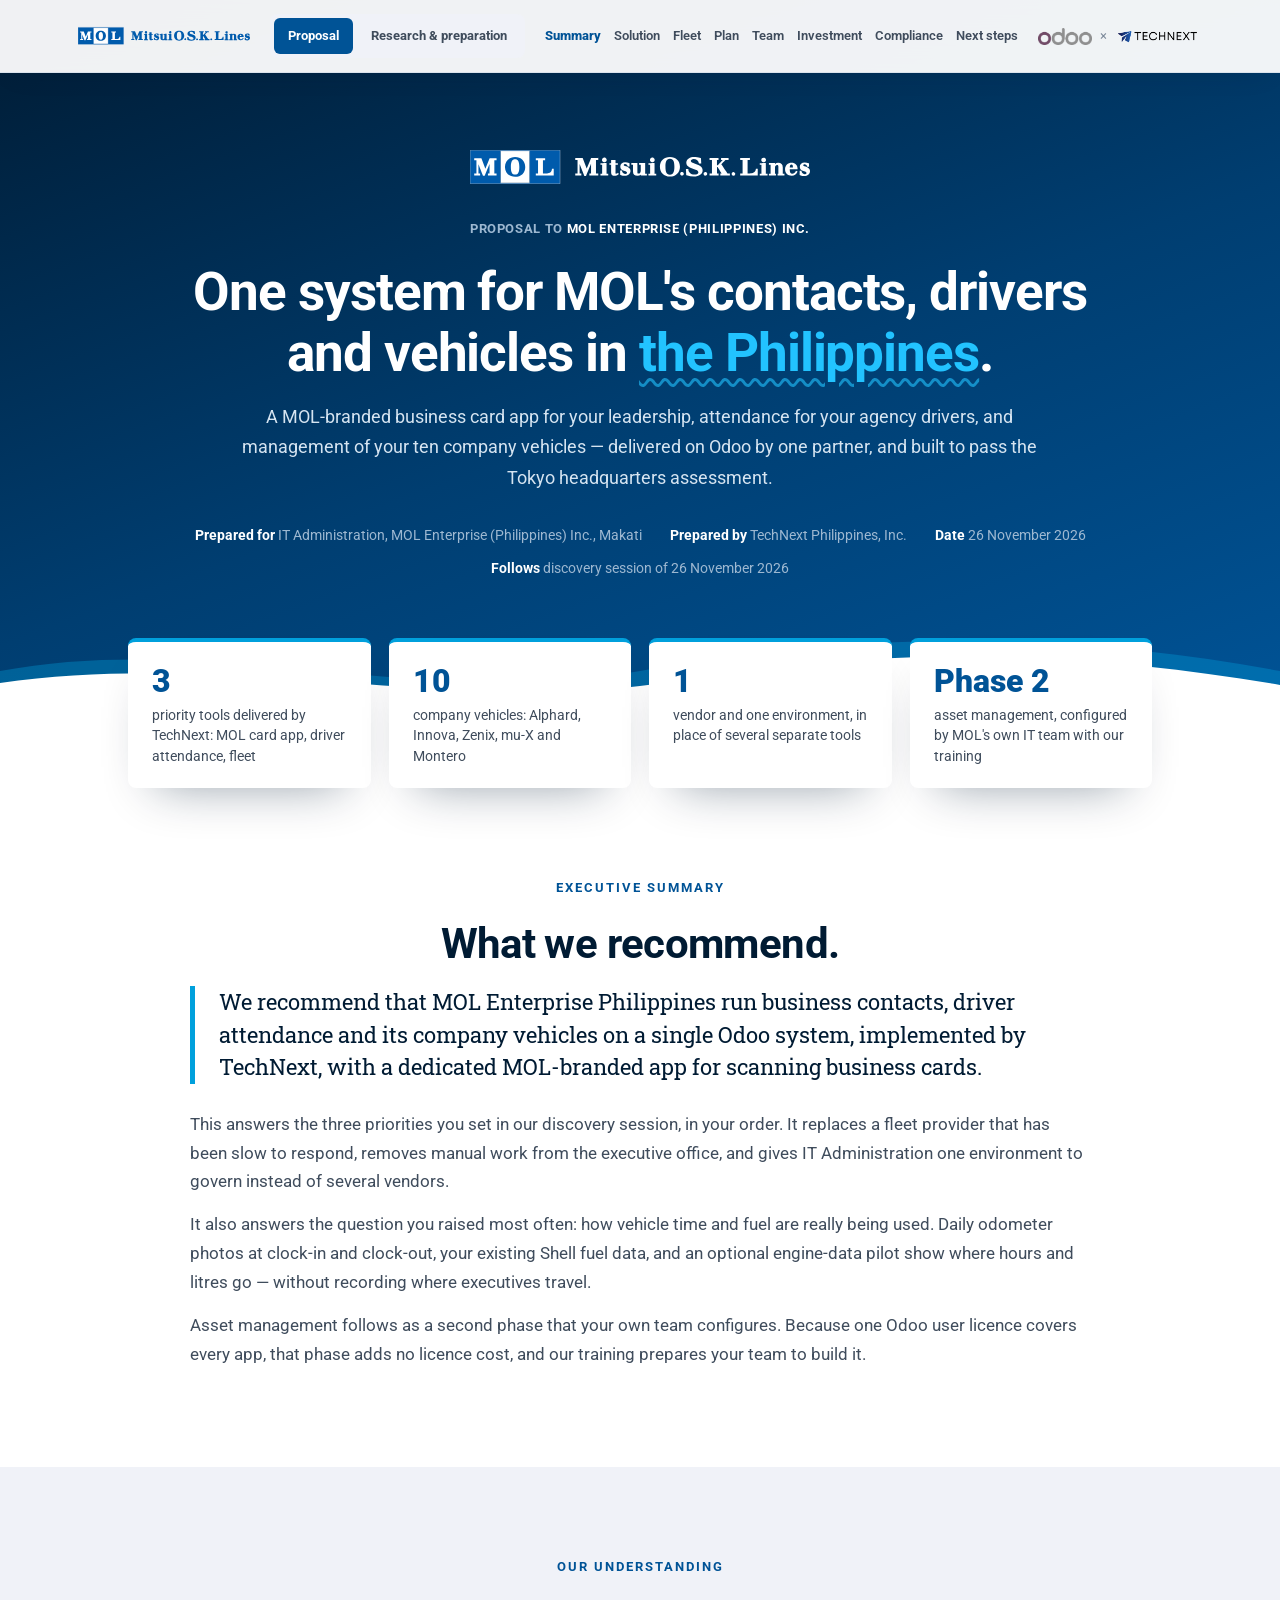
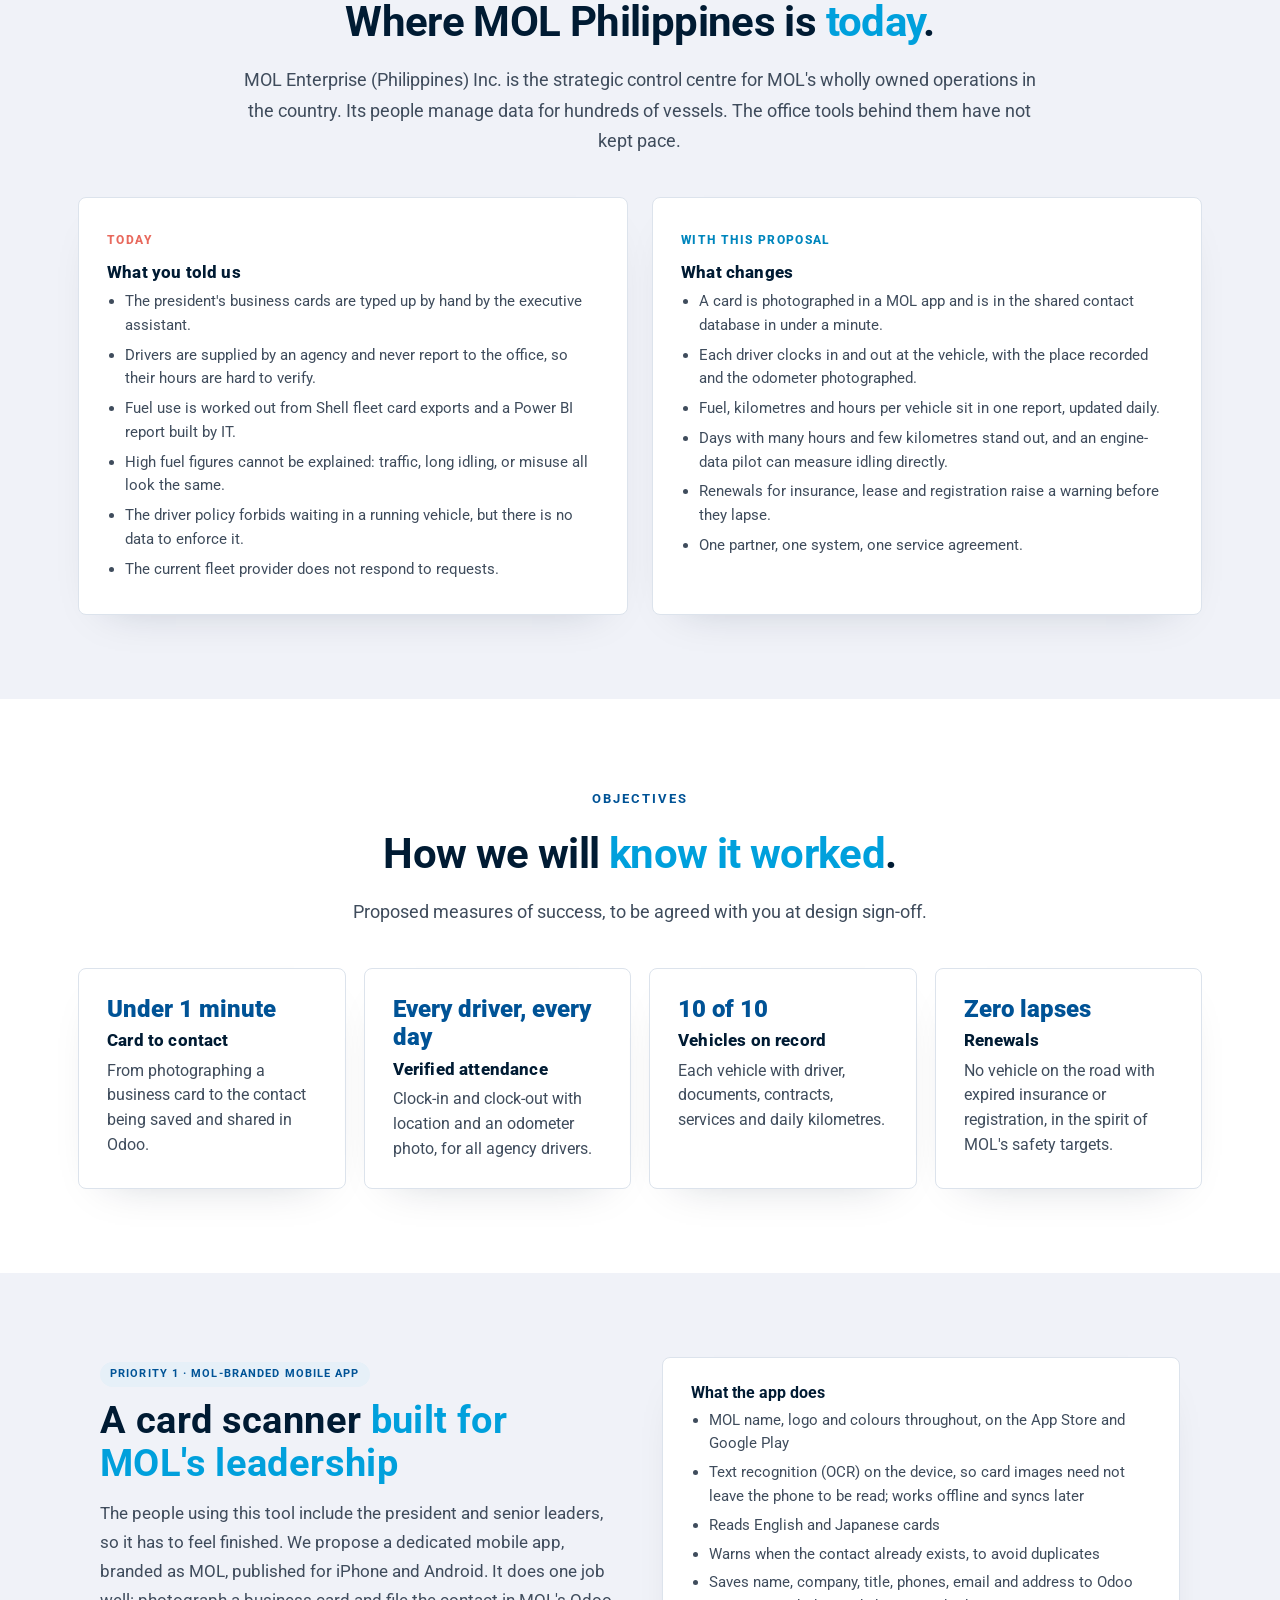
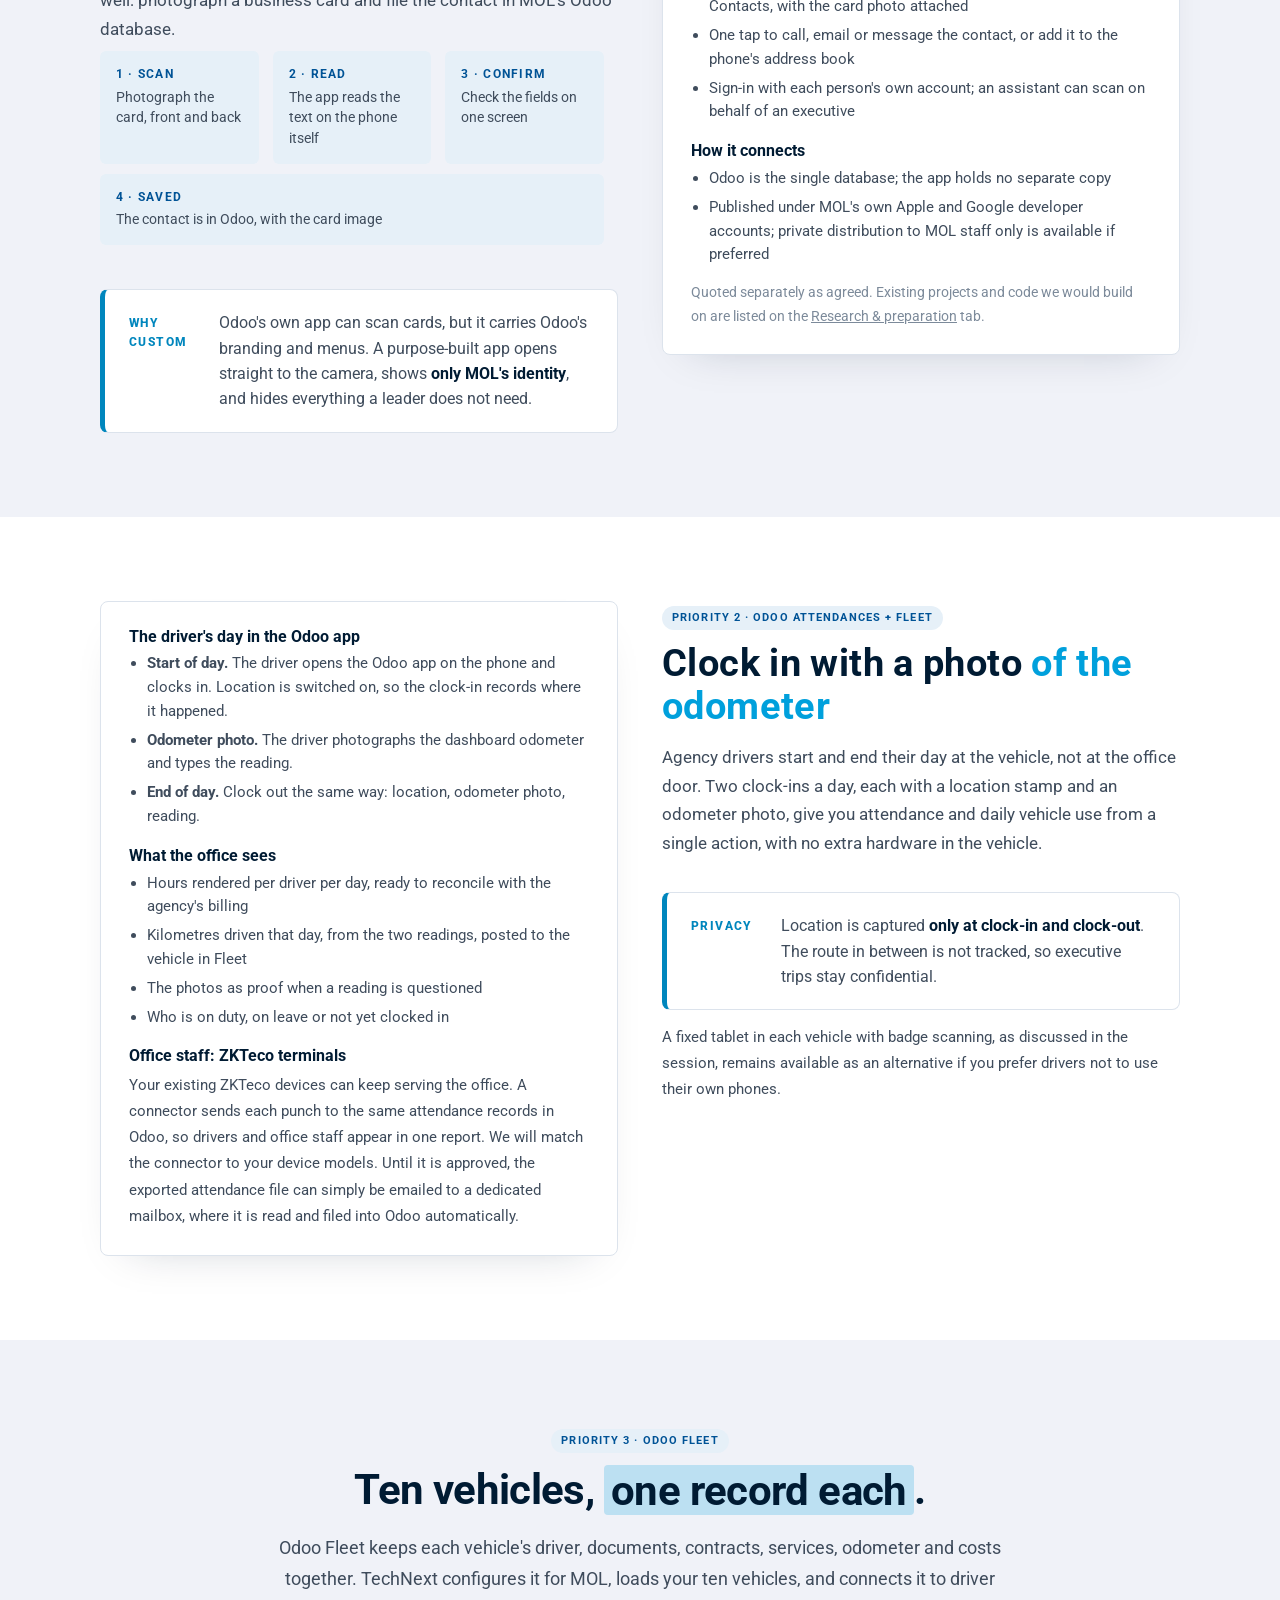
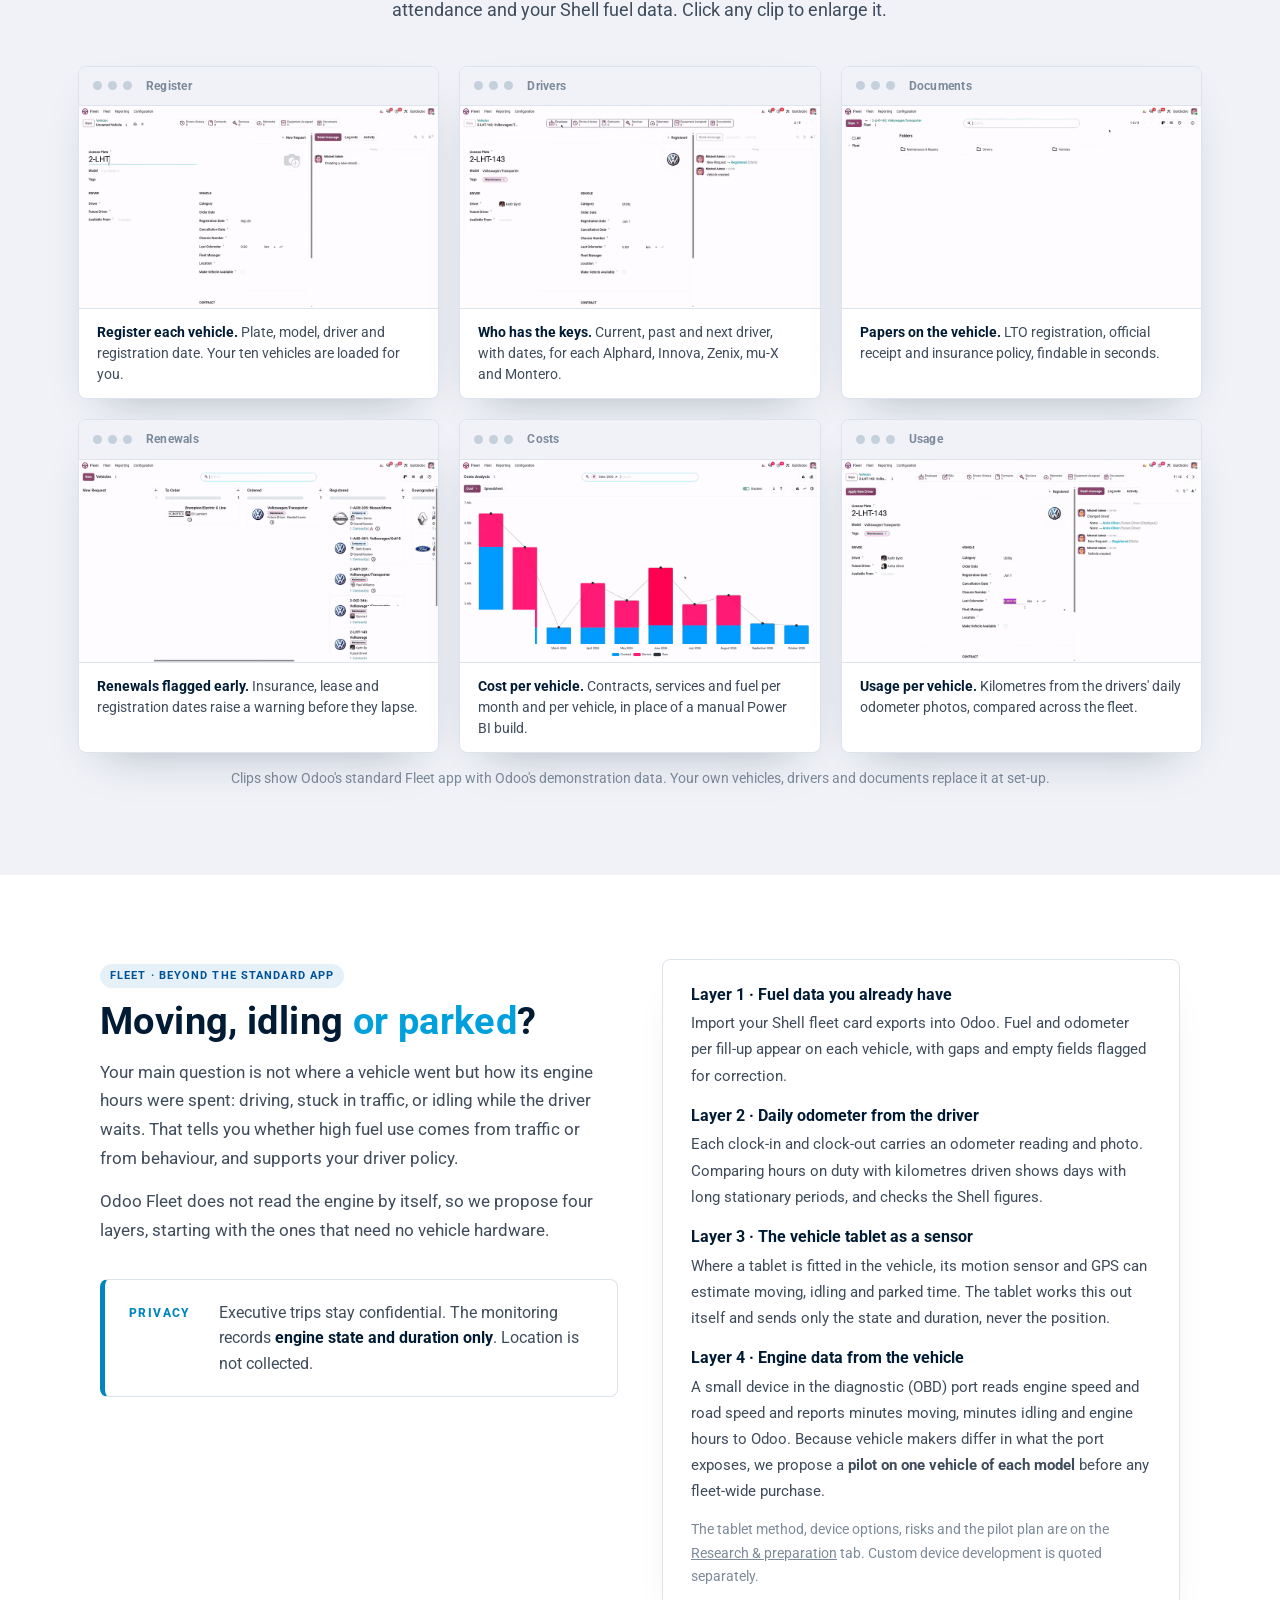
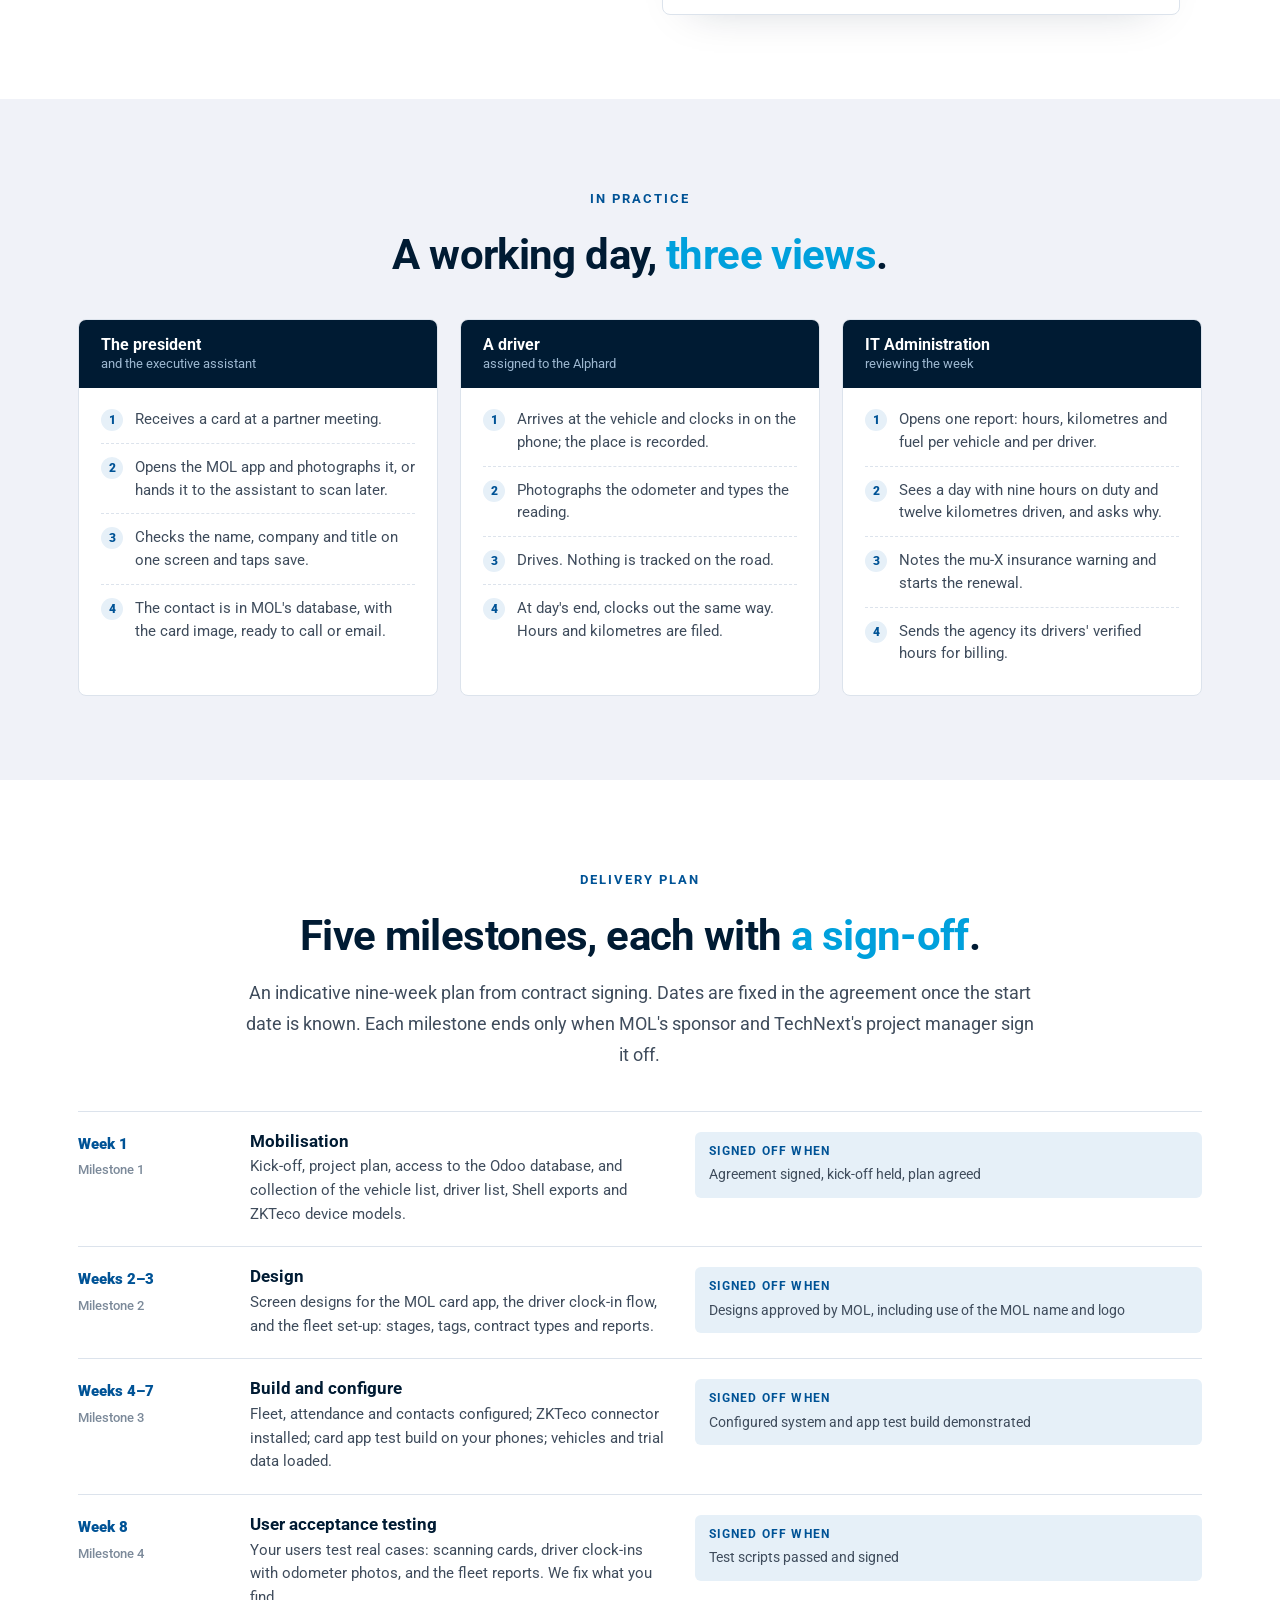
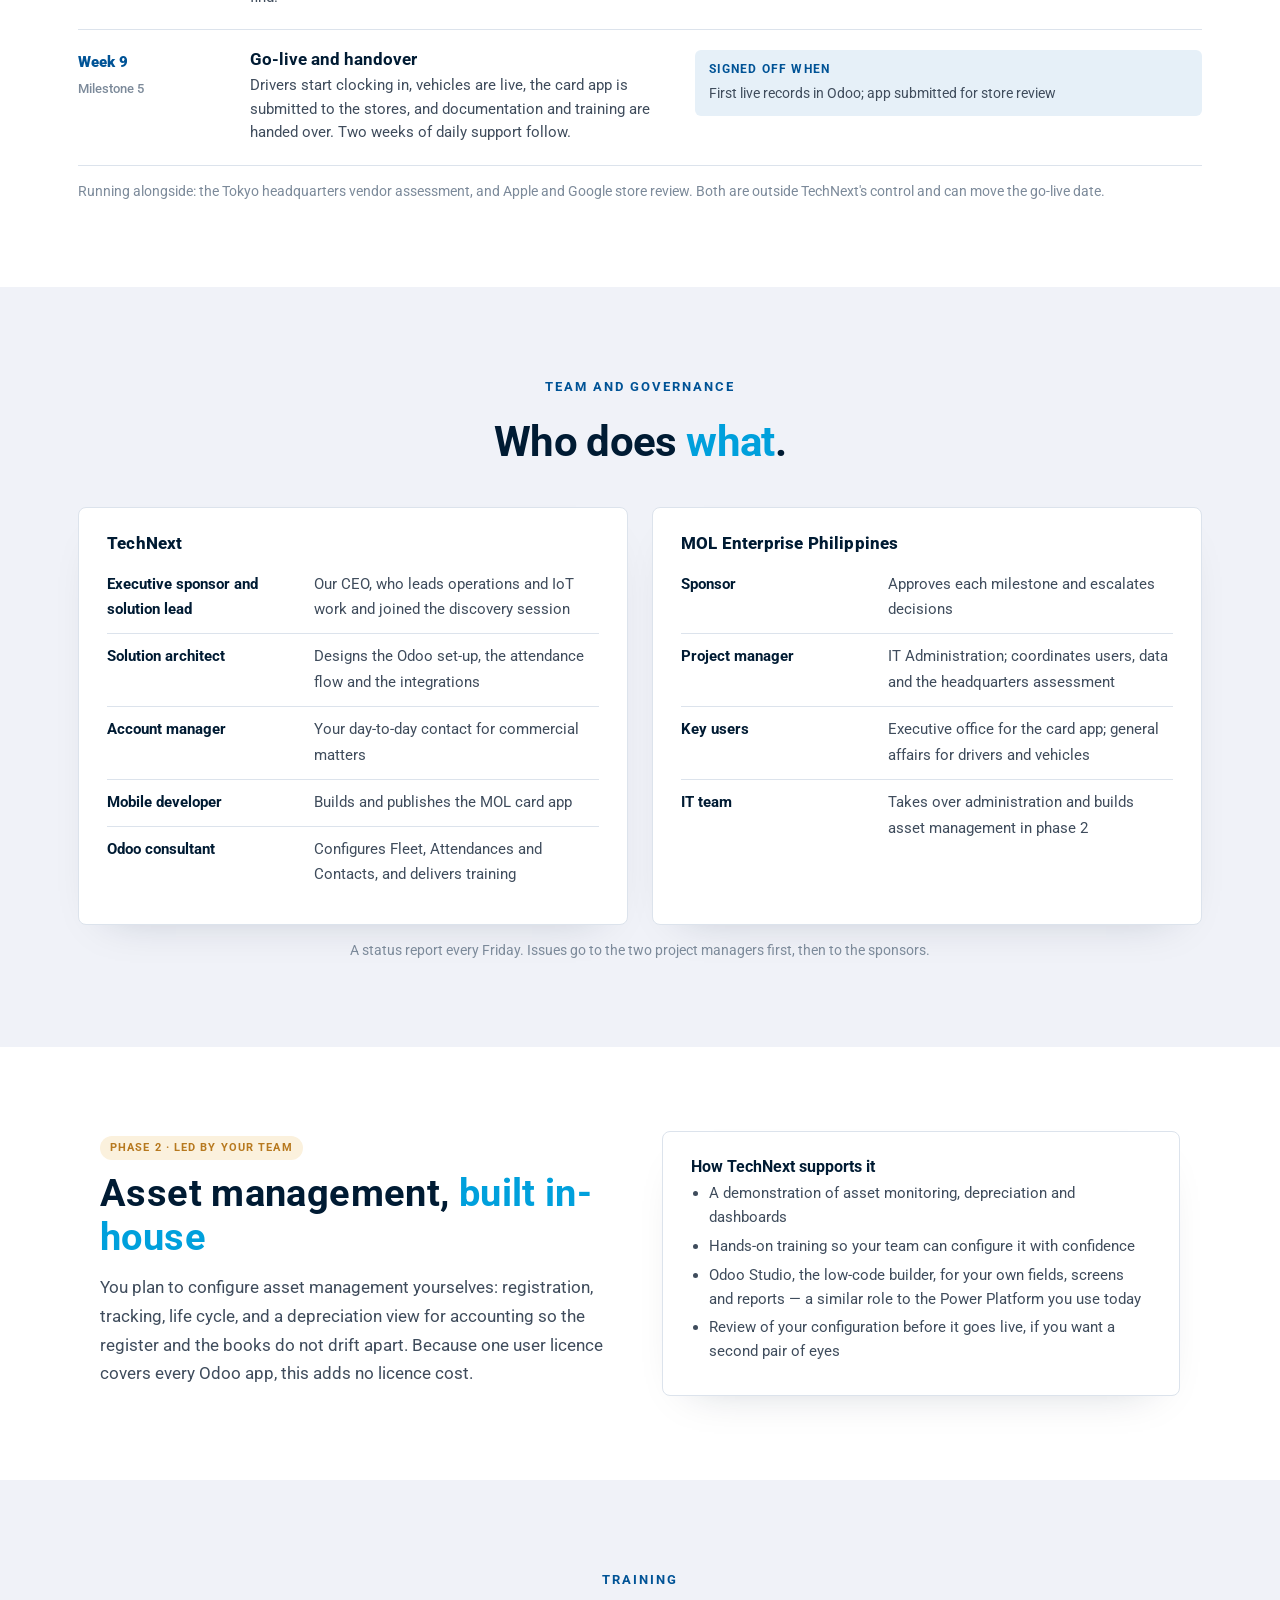
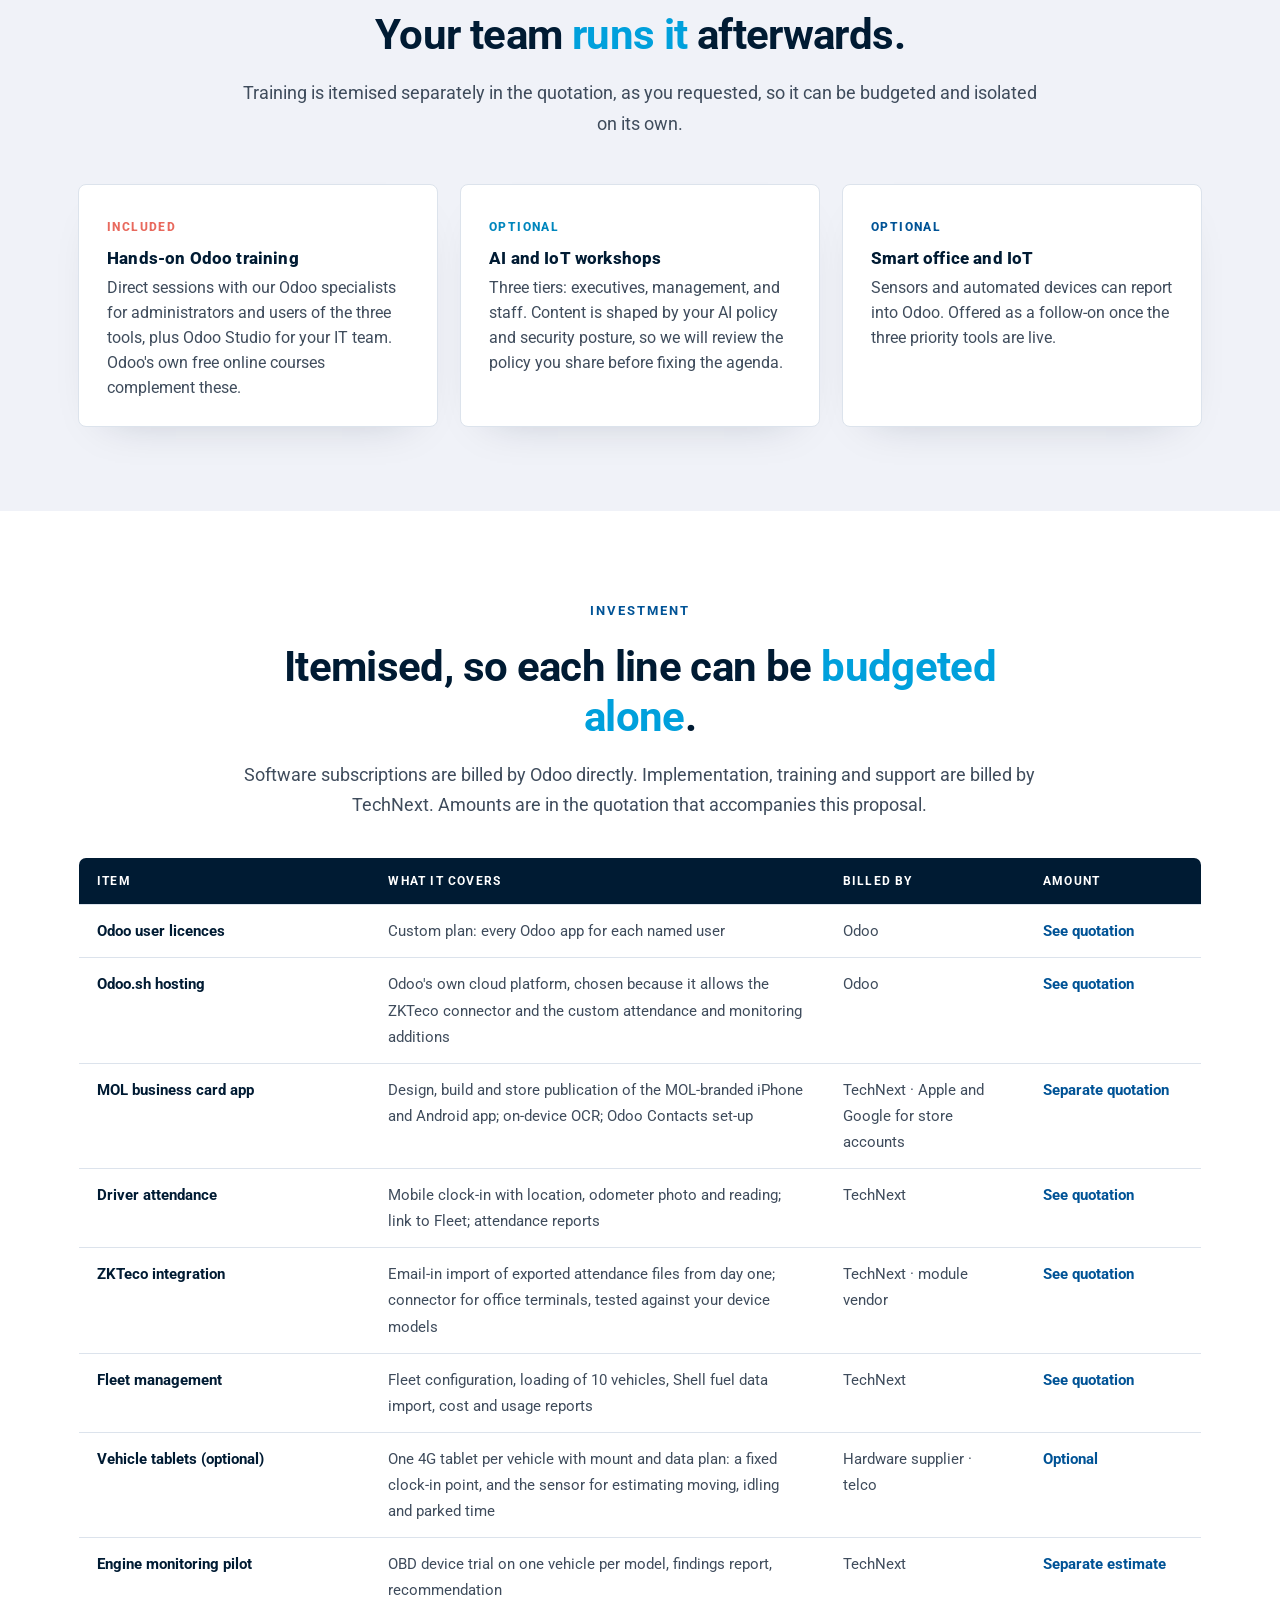
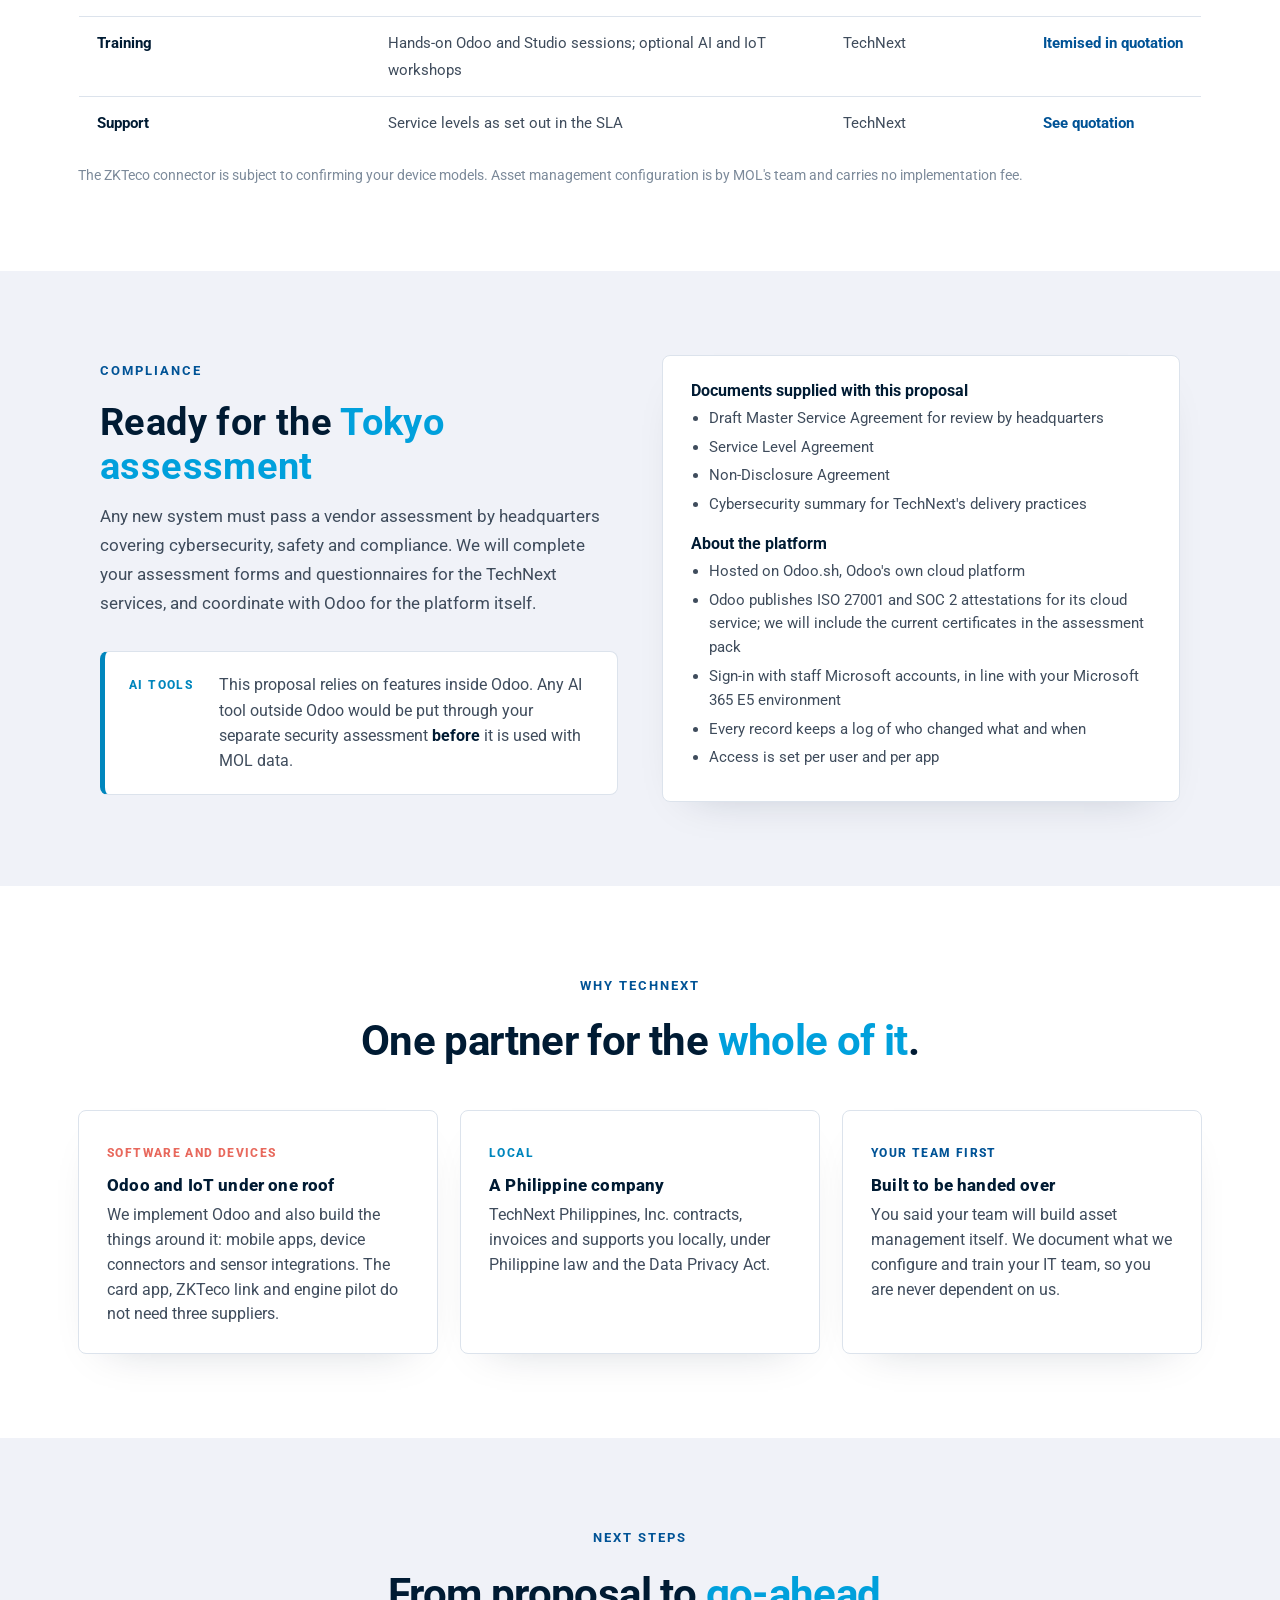
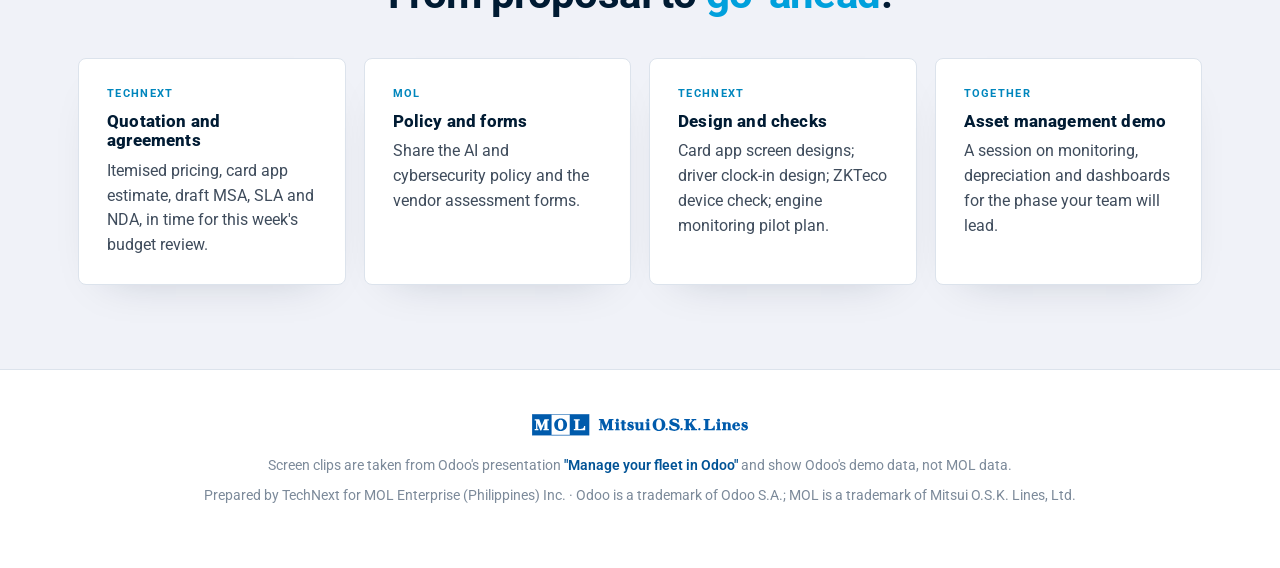
==== commit 5650c3cc: "Research: tablet sensing, email-in ZKTeco import, Microsoft E5, Odoo.sh hosting Adds the tablet-as-s" ====
--- a/index.html
+++ b/index.html
@@ -393,7 +393,7 @@
           <li>Who is on duty, on leave or not yet clocked in</li>
         </ul>
         <h3>Office staff: ZKTeco terminals</h3>
-        <p style="font-size:.96rem">Your existing ZKTeco devices can keep serving the office. A connector sends each punch to the same attendance records in Odoo, so drivers and office staff appear in one report. We will match the connector to your device models.</p>
+        <p style="font-size:.96rem">Your existing ZKTeco devices can keep serving the office. A connector sends each punch to the same attendance records in Odoo, so drivers and office staff appear in one report. We will match the connector to your device models. Until it is approved, the exported attendance file can simply be emailed to a dedicated mailbox, where it is read and filed into Odoo automatically.</p>
       </div>
       <div>
         <span class="tag2">Priority 2 · Odoo Attendances + Fleet</span>
@@ -430,7 +430,7 @@
         <span class="tag2">Fleet · beyond the standard app</span>
         <h2>Moving, idling <span class="w-teal">or parked</span>?</h2>
         <p>Your main question is not where a vehicle went but how its engine hours were spent: driving, stuck in traffic, or idling while the driver waits. That tells you whether high fuel use comes from traffic or from behaviour, and supports your driver policy.</p>
-        <p style="margin-top:14px">Odoo Fleet does not read the engine by itself, so we propose three layers, starting with the one that needs no hardware.</p>
+        <p style="margin-top:14px">Odoo Fleet does not read the engine by itself, so we propose four layers, starting with the ones that need no vehicle hardware.</p>
         <div class="mol-note" style="margin-left:0"><span class="lbl">Privacy</span><p>Executive trips stay confidential. The monitoring records <b>engine state and duration only</b>. Location is not collected.</p></div>
       </div>
       <div class="panel">
@@ -438,9 +438,11 @@
         <p style="font-size:.96rem">Import your Shell fleet card exports into Odoo. Fuel and odometer per fill-up appear on each vehicle, with gaps and empty fields flagged for correction.</p>
         <h3>Layer 2 · Daily odometer from the driver</h3>
         <p style="font-size:.96rem">Each clock-in and clock-out carries an odometer reading and photo. Comparing hours on duty with kilometres driven shows days with long stationary periods, and checks the Shell figures.</p>
-        <h3>Layer 3 · Engine data from the vehicle</h3>
+        <h3>Layer 3 · The vehicle tablet as a sensor</h3>
+        <p style="font-size:.96rem">Where a tablet is fitted in the vehicle, its motion sensor and GPS can estimate moving, idling and parked time. The tablet works this out itself and sends only the state and duration, never the position.</p>
+        <h3>Layer 4 · Engine data from the vehicle</h3>
         <p style="font-size:.96rem">A small device in the diagnostic (OBD) port reads engine speed and road speed and reports minutes moving, minutes idling and engine hours to Odoo. Because vehicle makers differ in what the port exposes, we propose a <b>pilot on one vehicle of each model</b> before any fleet-wide purchase.</p>
-        <p class="fine">Device options, risks and the pilot plan are on the <a href="research.html#obd" style="text-decoration:underline">Research &amp; preparation</a> tab. Custom device development is quoted separately.</p>
+        <p class="fine">The tablet method, device options, risks and the pilot plan are on the <a href="research.html#obd" style="text-decoration:underline">Research &amp; preparation</a> tab. Custom device development is quoted separately.</p>
       </div>
     </div>
   </div>
@@ -551,12 +553,13 @@
     <p class="section-sub">Software subscriptions are billed by Odoo directly. Implementation, training and support are billed by TechNext. Amounts are in the quotation that accompanies this proposal.</p>
     <div class="tw"><table class="inv">
       <tr><th>Item</th><th>What it covers</th><th>Billed by</th><th>Amount</th></tr>
-      <tr><td>Odoo user licences</td><td>Custom plan: every Odoo app for each named user, cloud hosting included, storage that scales with use</td><td>Odoo</td><td>See quotation</td></tr>
+      <tr><td>Odoo user licences</td><td>Custom plan: every Odoo app for each named user</td><td>Odoo</td><td>See quotation</td></tr>
+      <tr><td>Odoo.sh hosting</td><td>Odoo's own cloud platform, chosen because it allows the ZKTeco connector and the custom attendance and monitoring additions</td><td>Odoo</td><td>See quotation</td></tr>
       <tr><td>MOL business card app</td><td>Design, build and store publication of the MOL-branded iPhone and Android app; on-device OCR; Odoo Contacts set-up</td><td>TechNext · Apple and Google for store accounts</td><td>Separate quotation</td></tr>
       <tr><td>Driver attendance</td><td>Mobile clock-in with location, odometer photo and reading; link to Fleet; attendance reports</td><td>TechNext</td><td>See quotation</td></tr>
-      <tr><td>ZKTeco connector</td><td>Connector for office terminals, set-up and testing against your device models</td><td>TechNext · module vendor</td><td>See quotation</td></tr>
+      <tr><td>ZKTeco integration</td><td>Email-in import of exported attendance files from day one; connector for office terminals, tested against your device models</td><td>TechNext · module vendor</td><td>See quotation</td></tr>
       <tr><td>Fleet management</td><td>Fleet configuration, loading of 10 vehicles, Shell fuel data import, cost and usage reports</td><td>TechNext</td><td>See quotation</td></tr>
-      <tr><td>Vehicle tablets (optional)</td><td>Alternative to drivers' phones: one 4G tablet per vehicle with mount and data plan</td><td>Hardware supplier · telco</td><td>Optional</td></tr>
+      <tr><td>Vehicle tablets (optional)</td><td>One 4G tablet per vehicle with mount and data plan: a fixed clock-in point, and the sensor for estimating moving, idling and parked time</td><td>Hardware supplier · telco</td><td>Optional</td></tr>
       <tr><td>Engine monitoring pilot</td><td>OBD device trial on one vehicle per model, findings report, recommendation</td><td>TechNext</td><td>Separate estimate</td></tr>
       <tr><td>Training</td><td>Hands-on Odoo and Studio sessions; optional AI and IoT workshops</td><td>TechNext</td><td>Itemised in quotation</td></tr>
       <tr><td>Support</td><td>Service levels as set out in the SLA</td><td>TechNext</td><td>See quotation</td></tr>
@@ -583,7 +586,9 @@
         </ul>
         <h3>About the platform</h3>
         <ul>
+          <li>Hosted on Odoo.sh, Odoo's own cloud platform</li>
           <li>Odoo publishes ISO 27001 and SOC 2 attestations for its cloud service; we will include the current certificates in the assessment pack</li>
+          <li>Sign-in with staff Microsoft accounts, in line with your Microsoft 365 E5 environment</li>
           <li>Every record keeps a log of who changed what and when</li>
           <li>Access is set per user and per app</li>
         </ul>
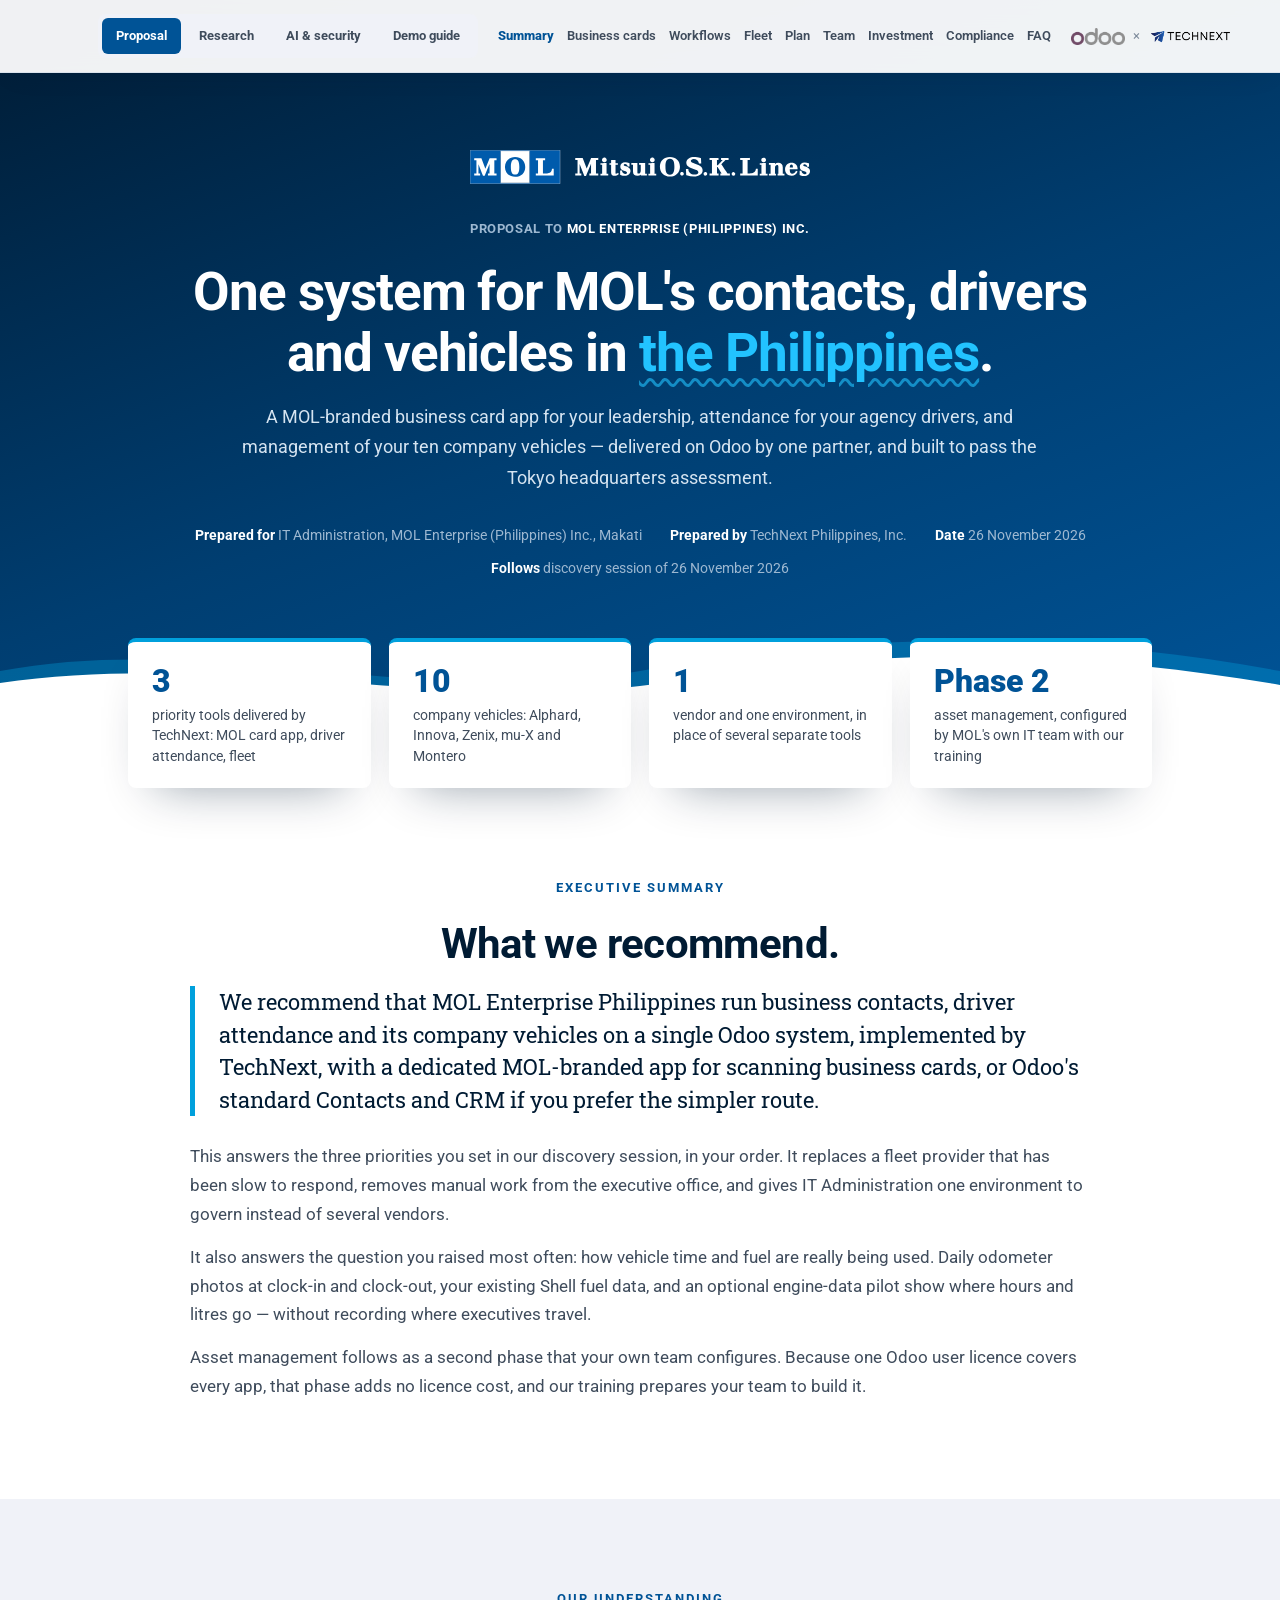
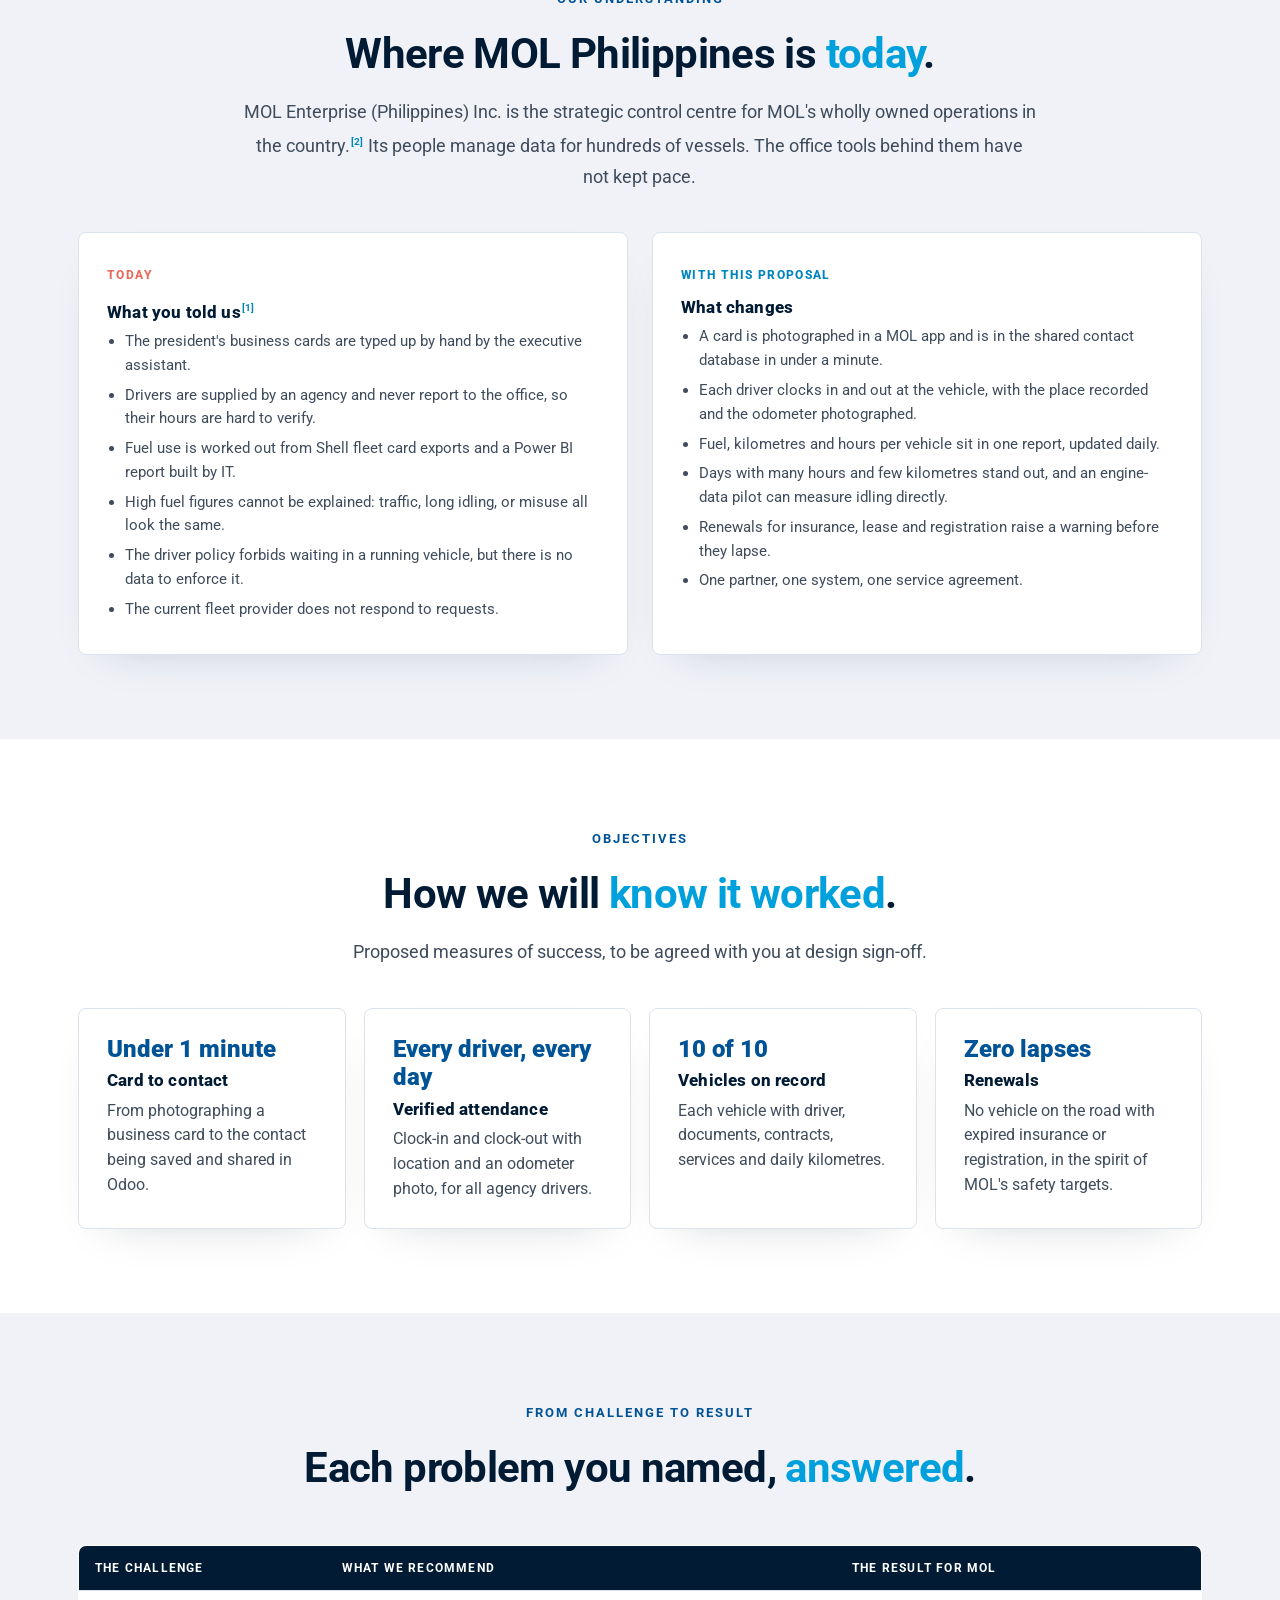
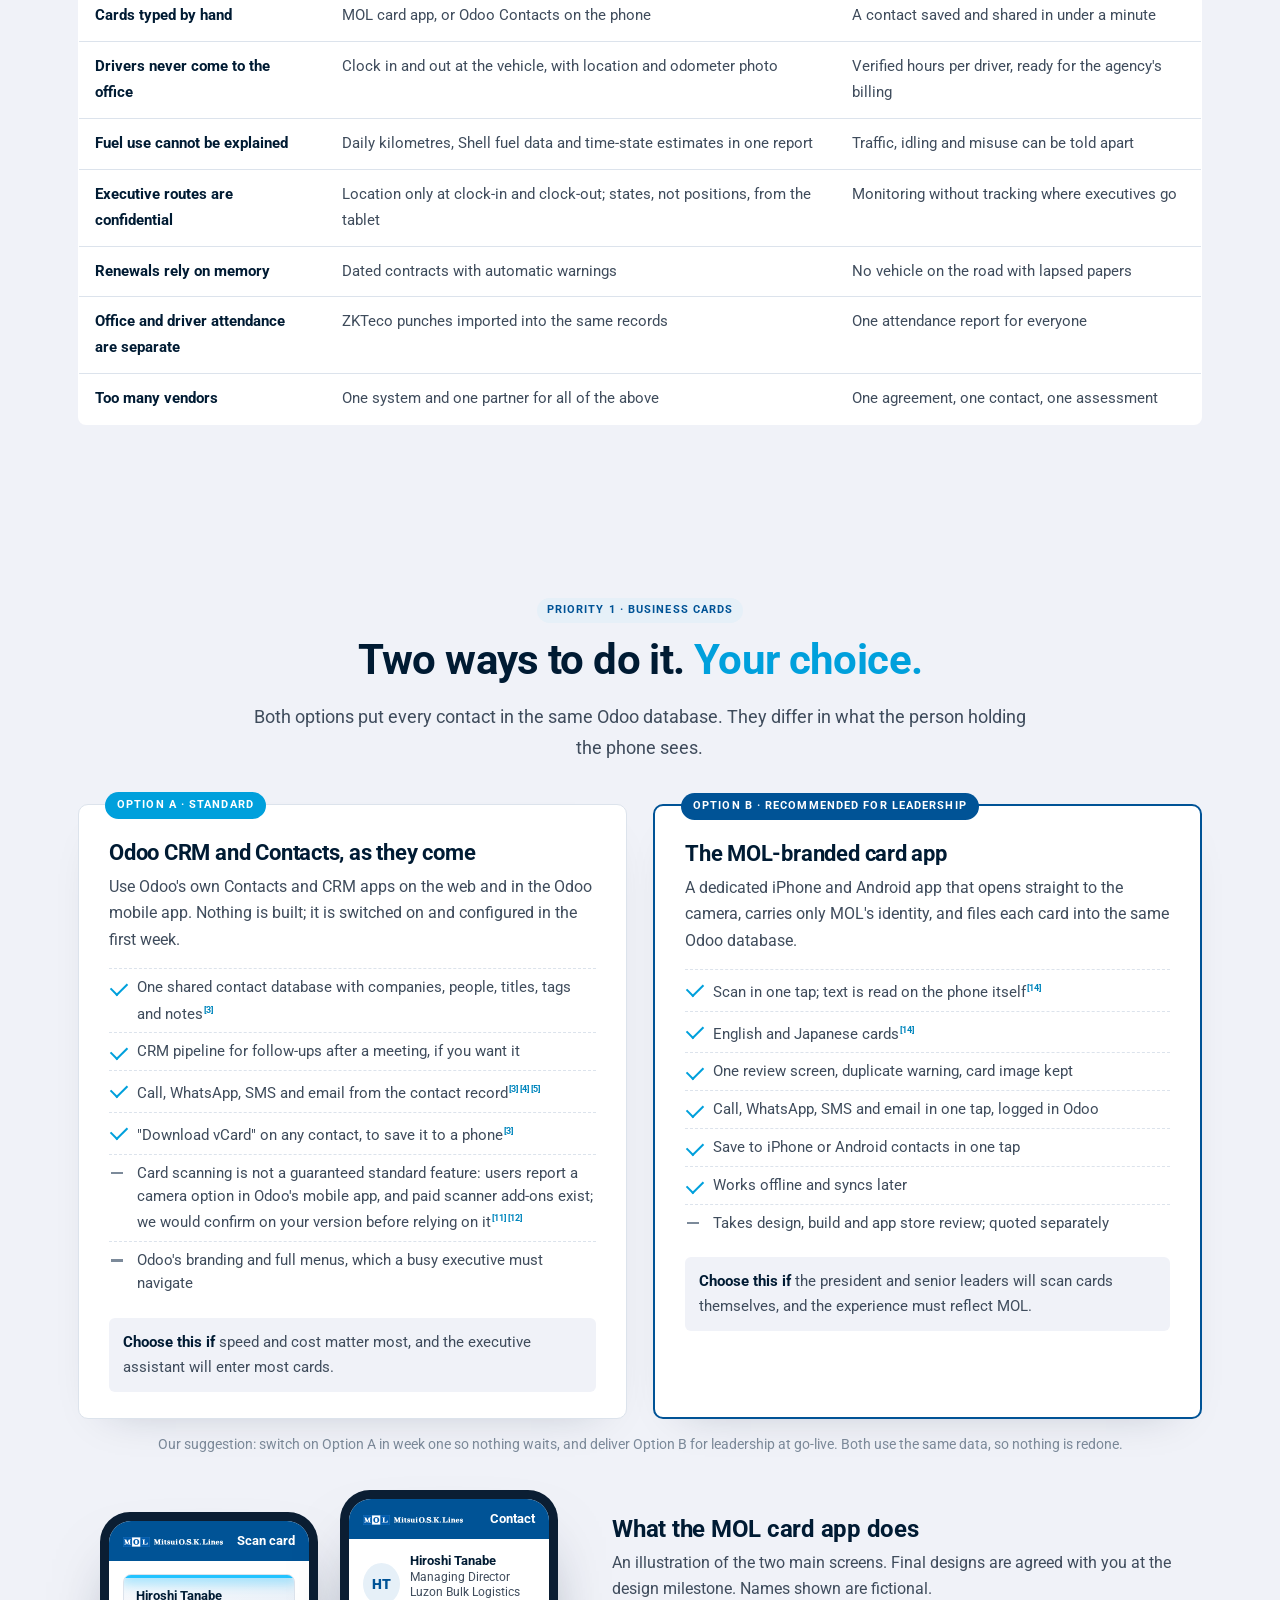
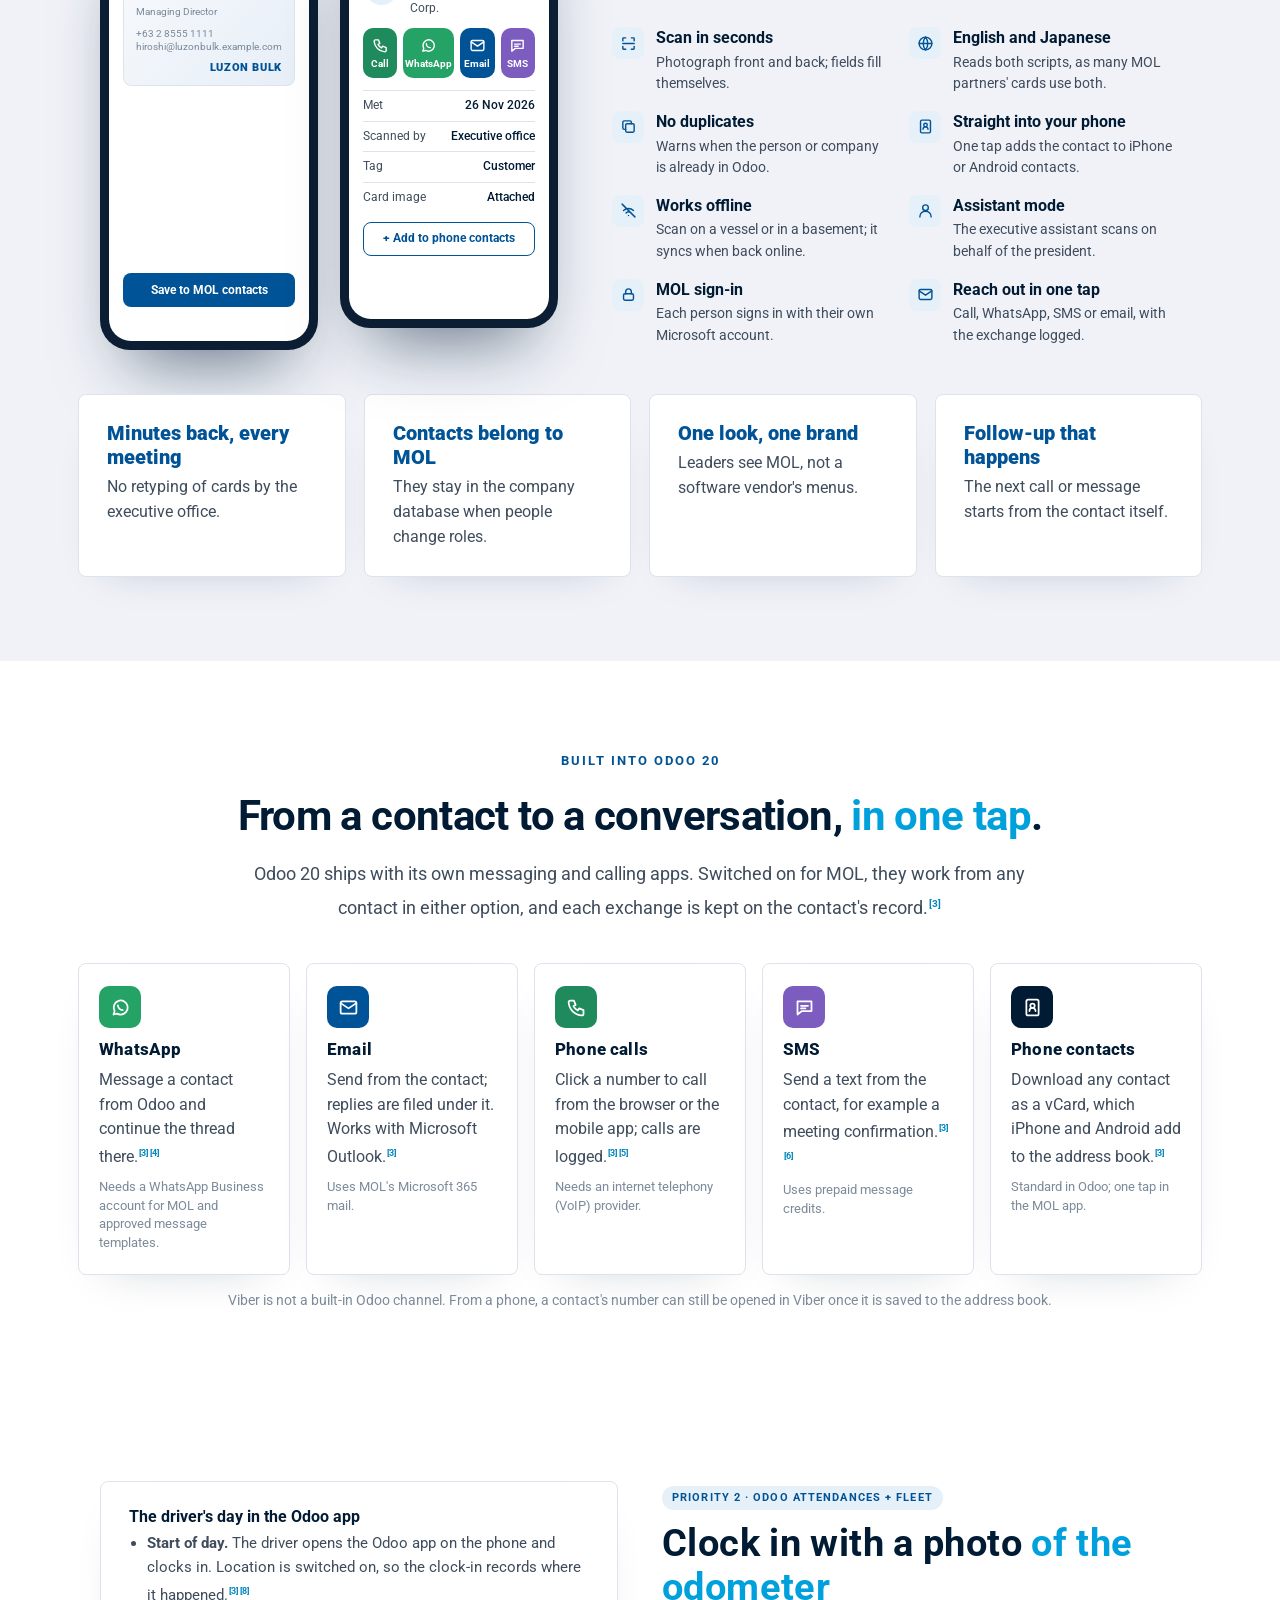
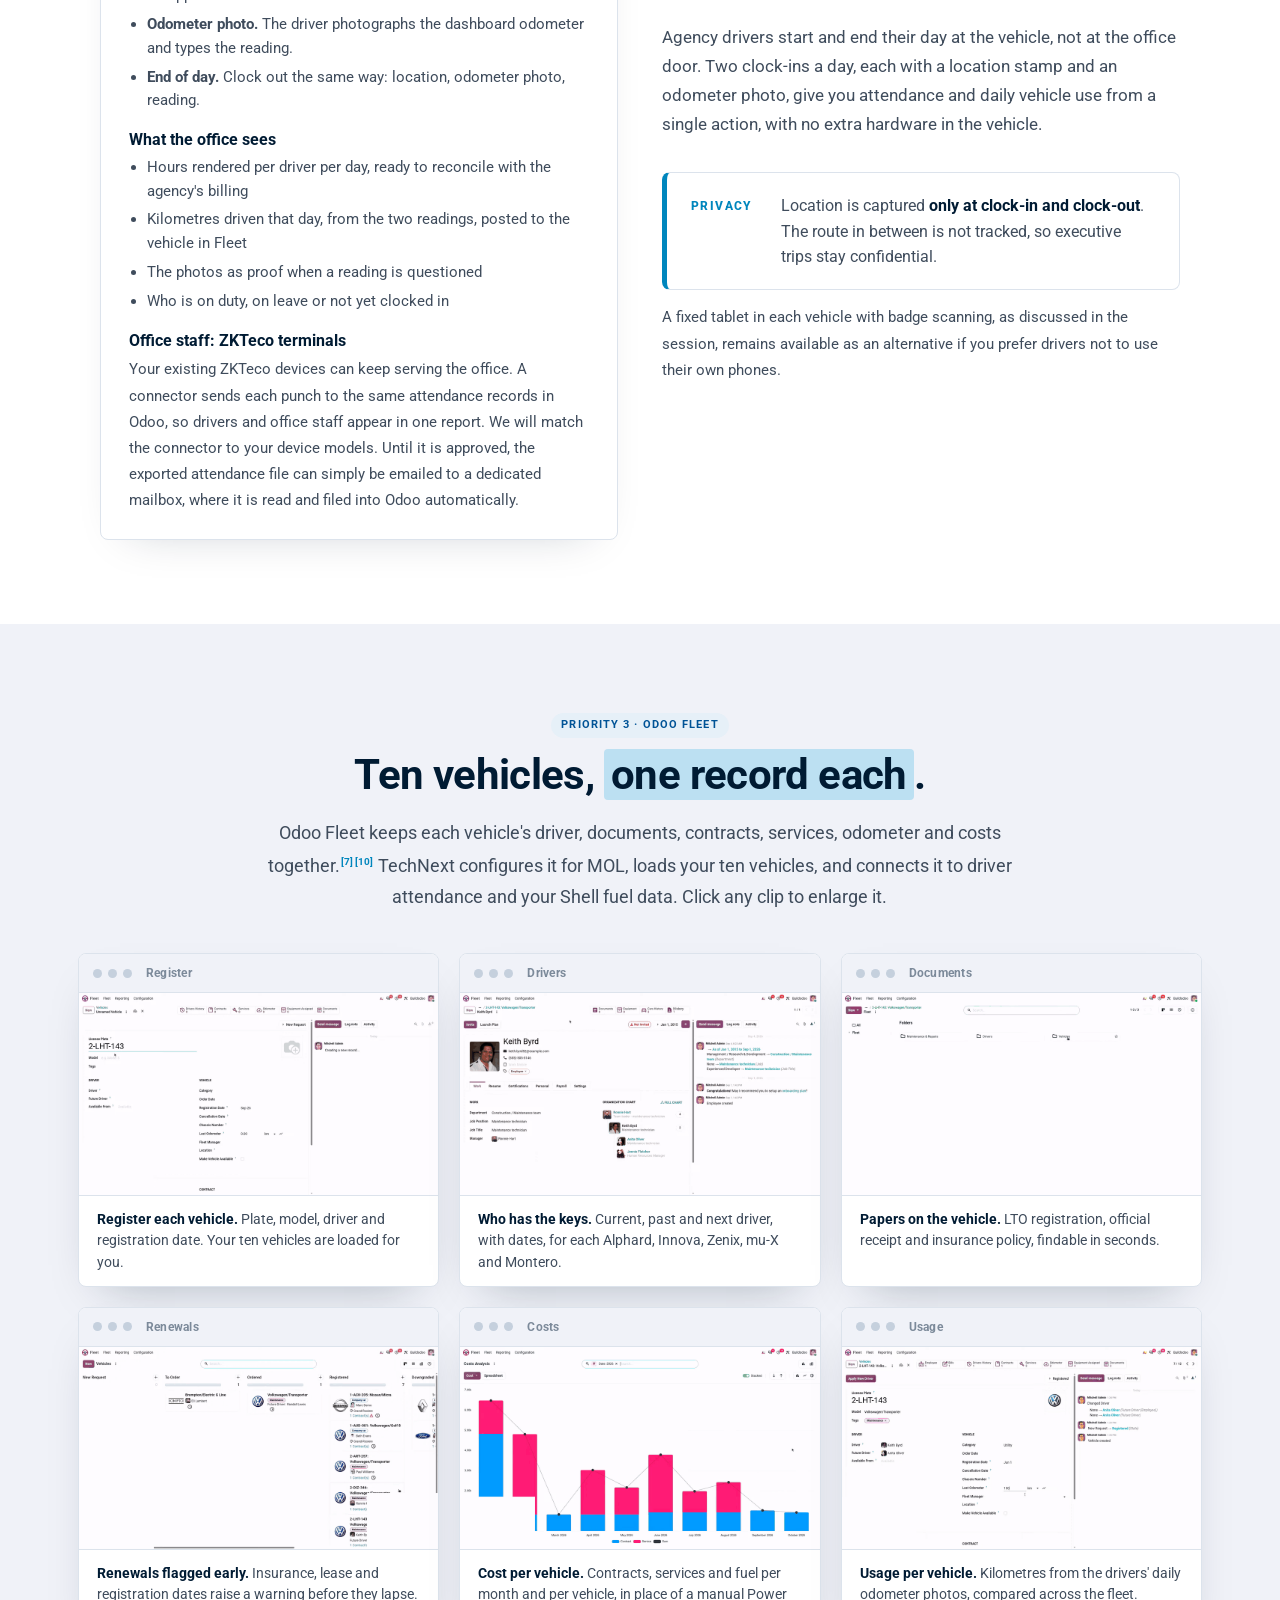
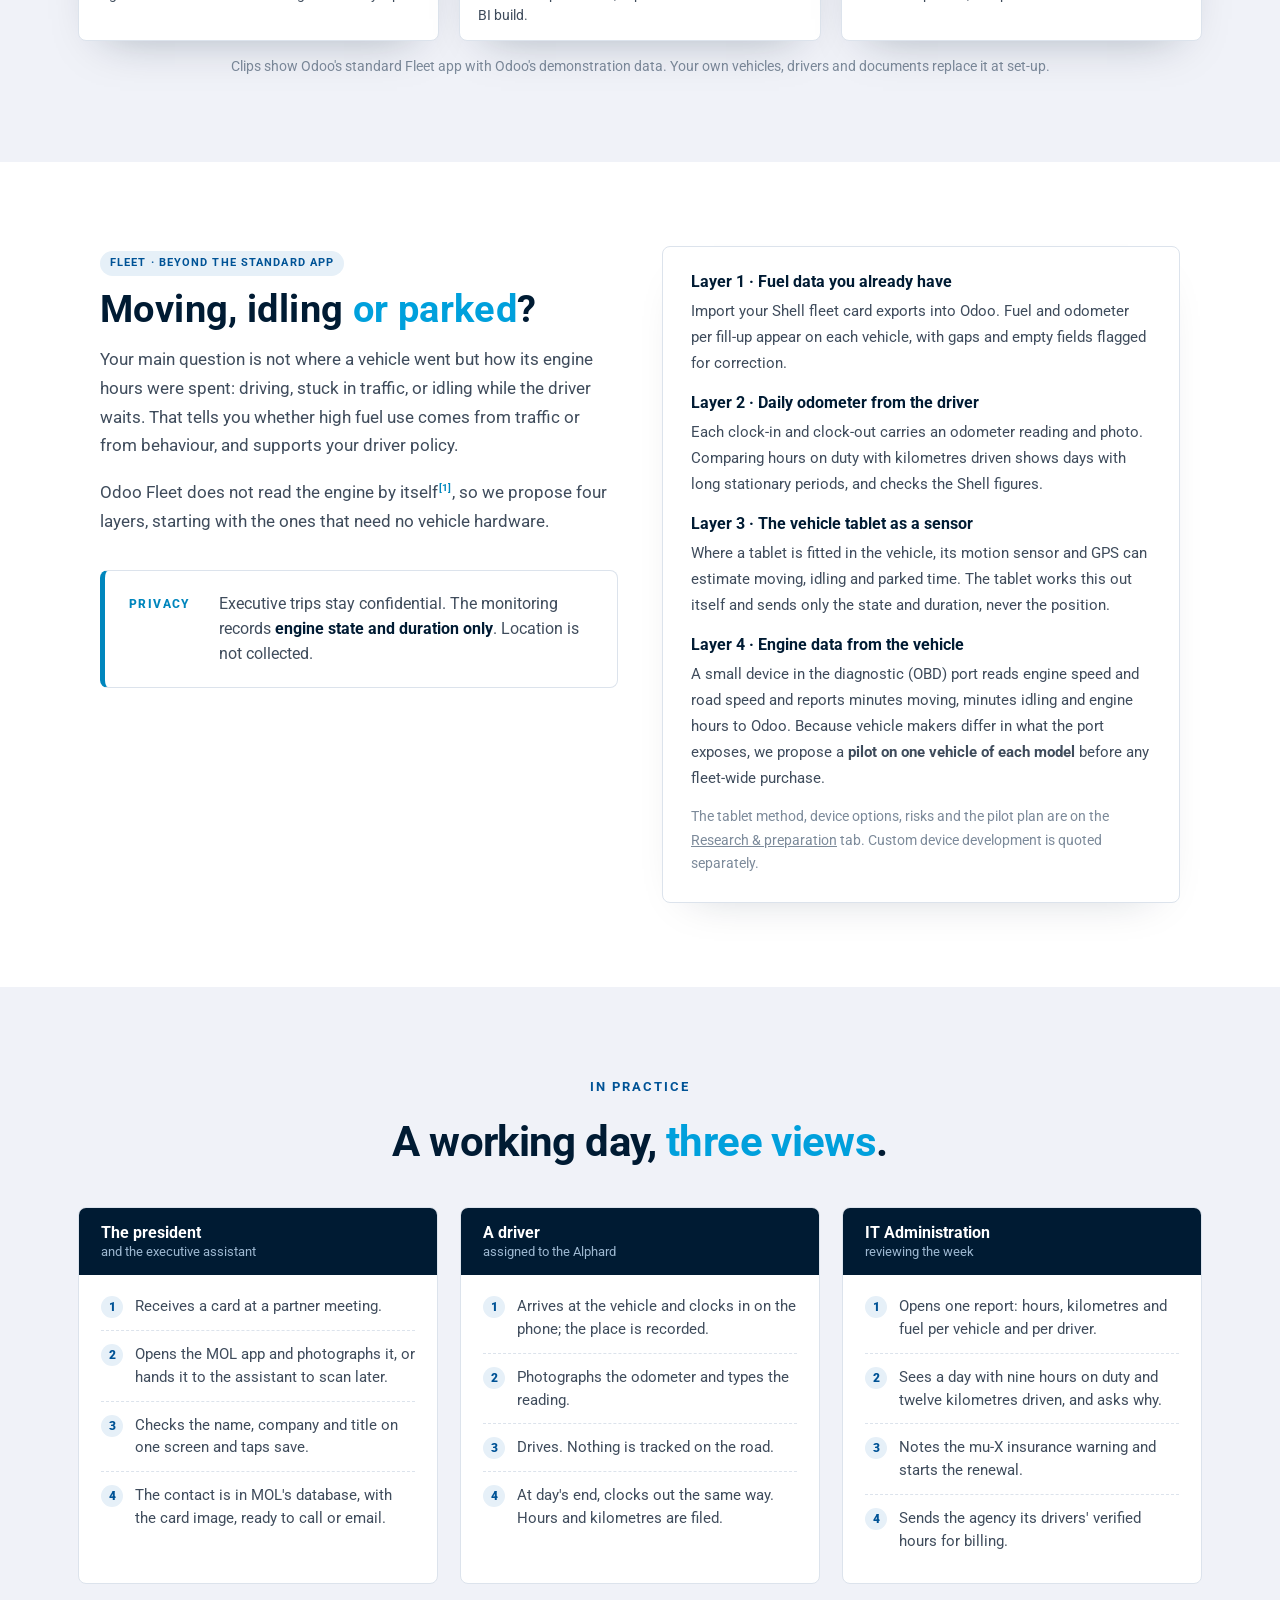
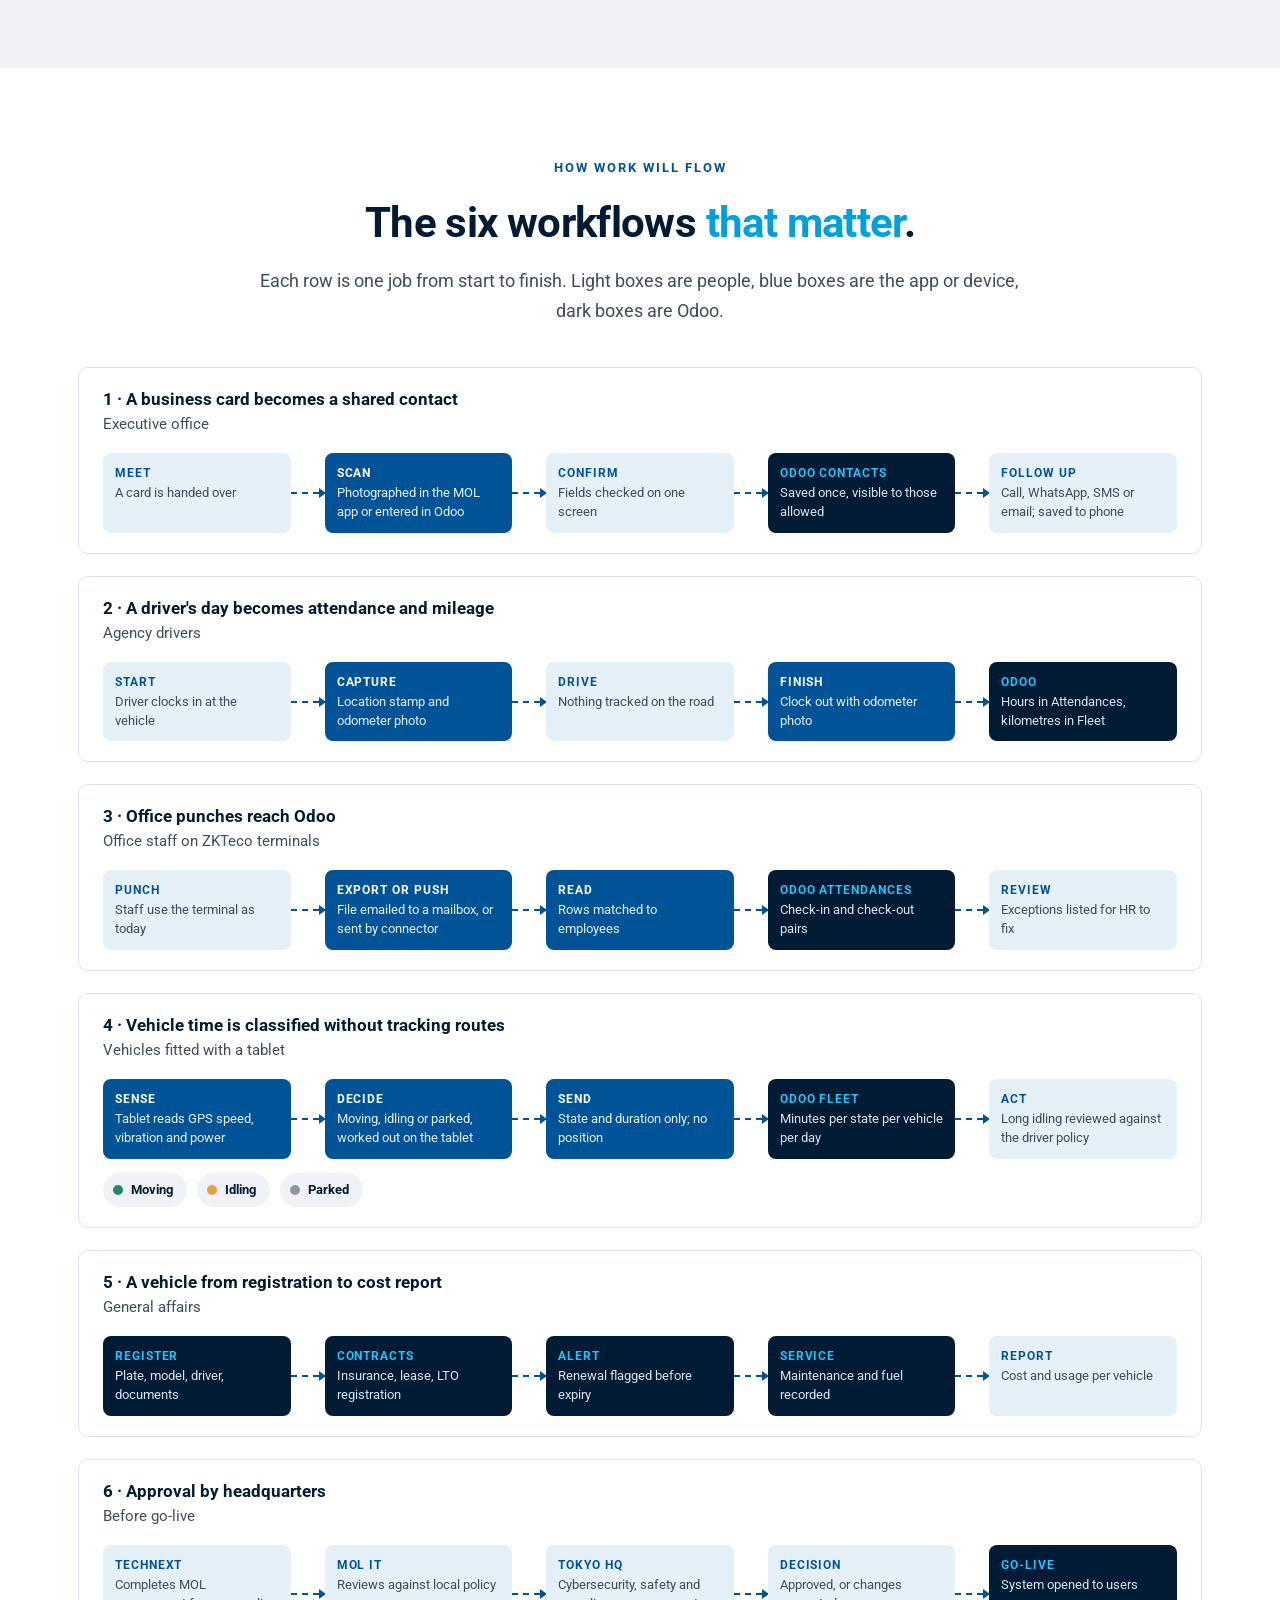
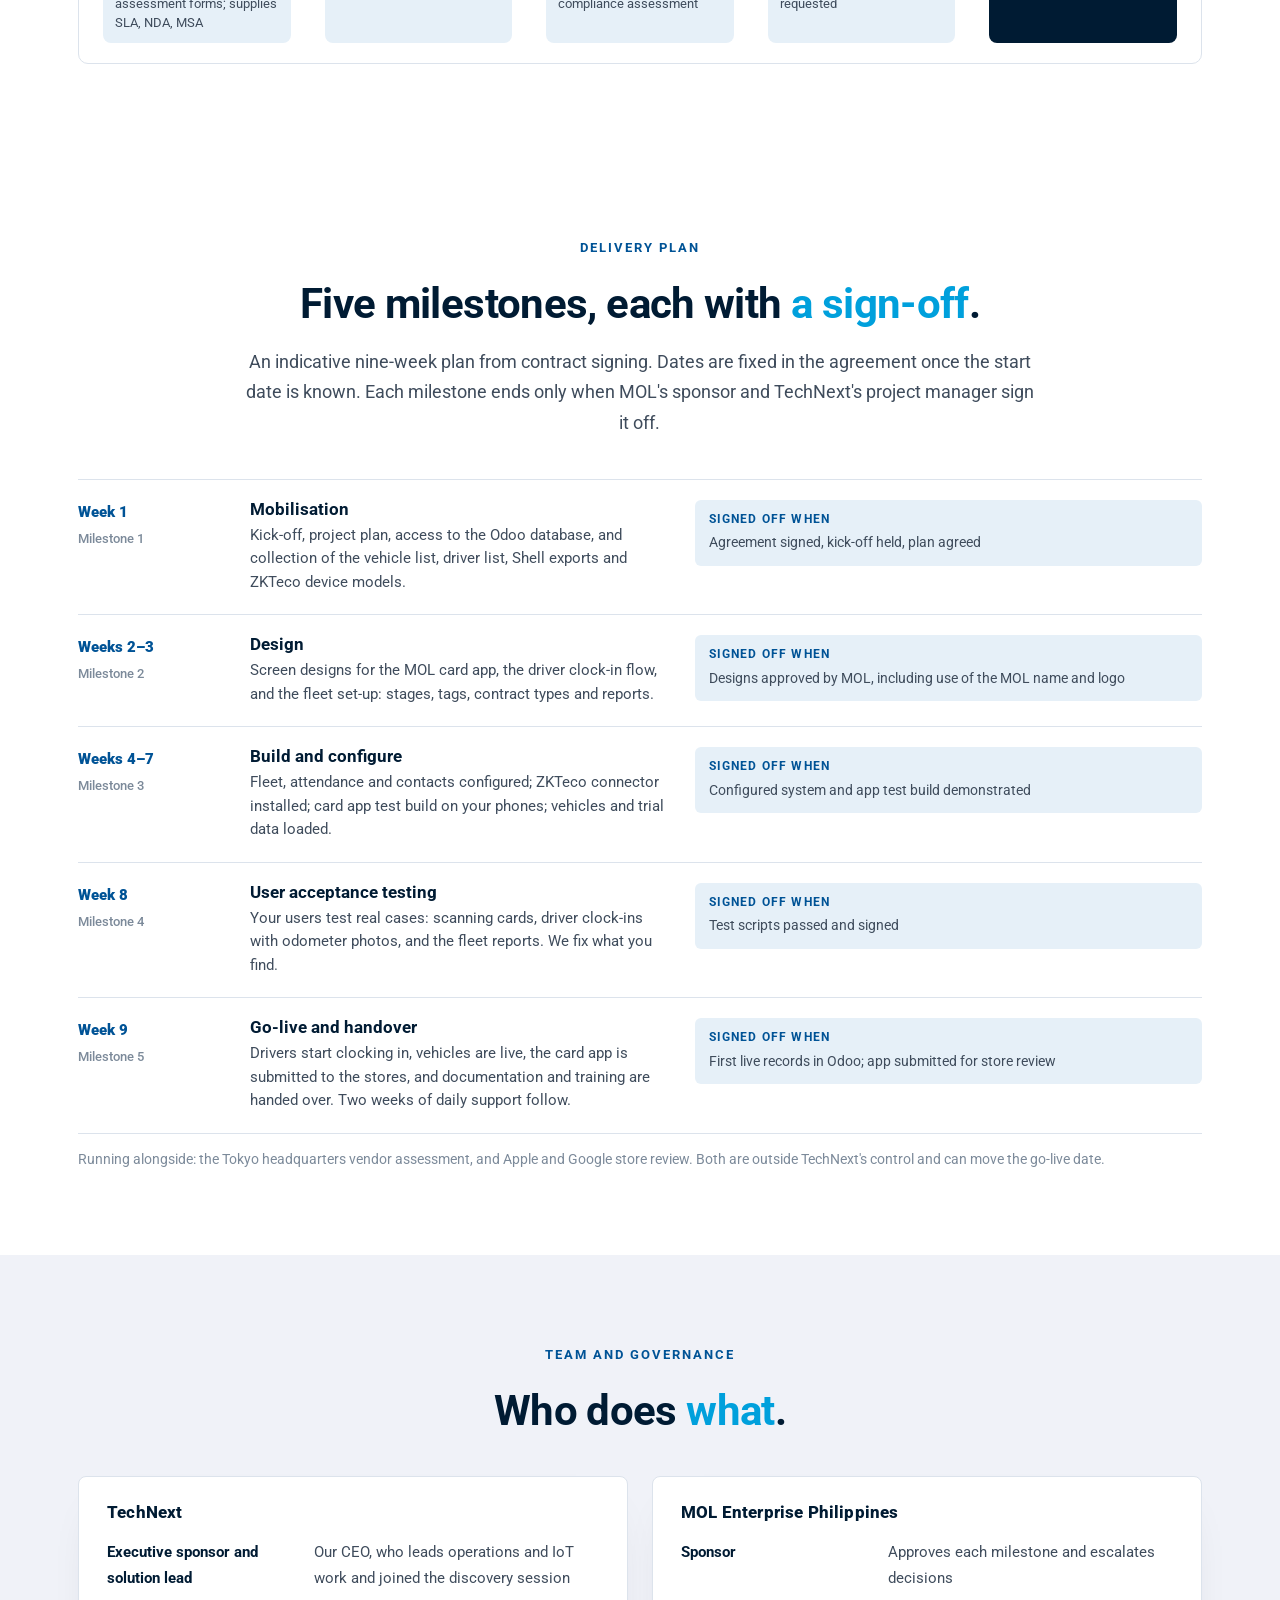
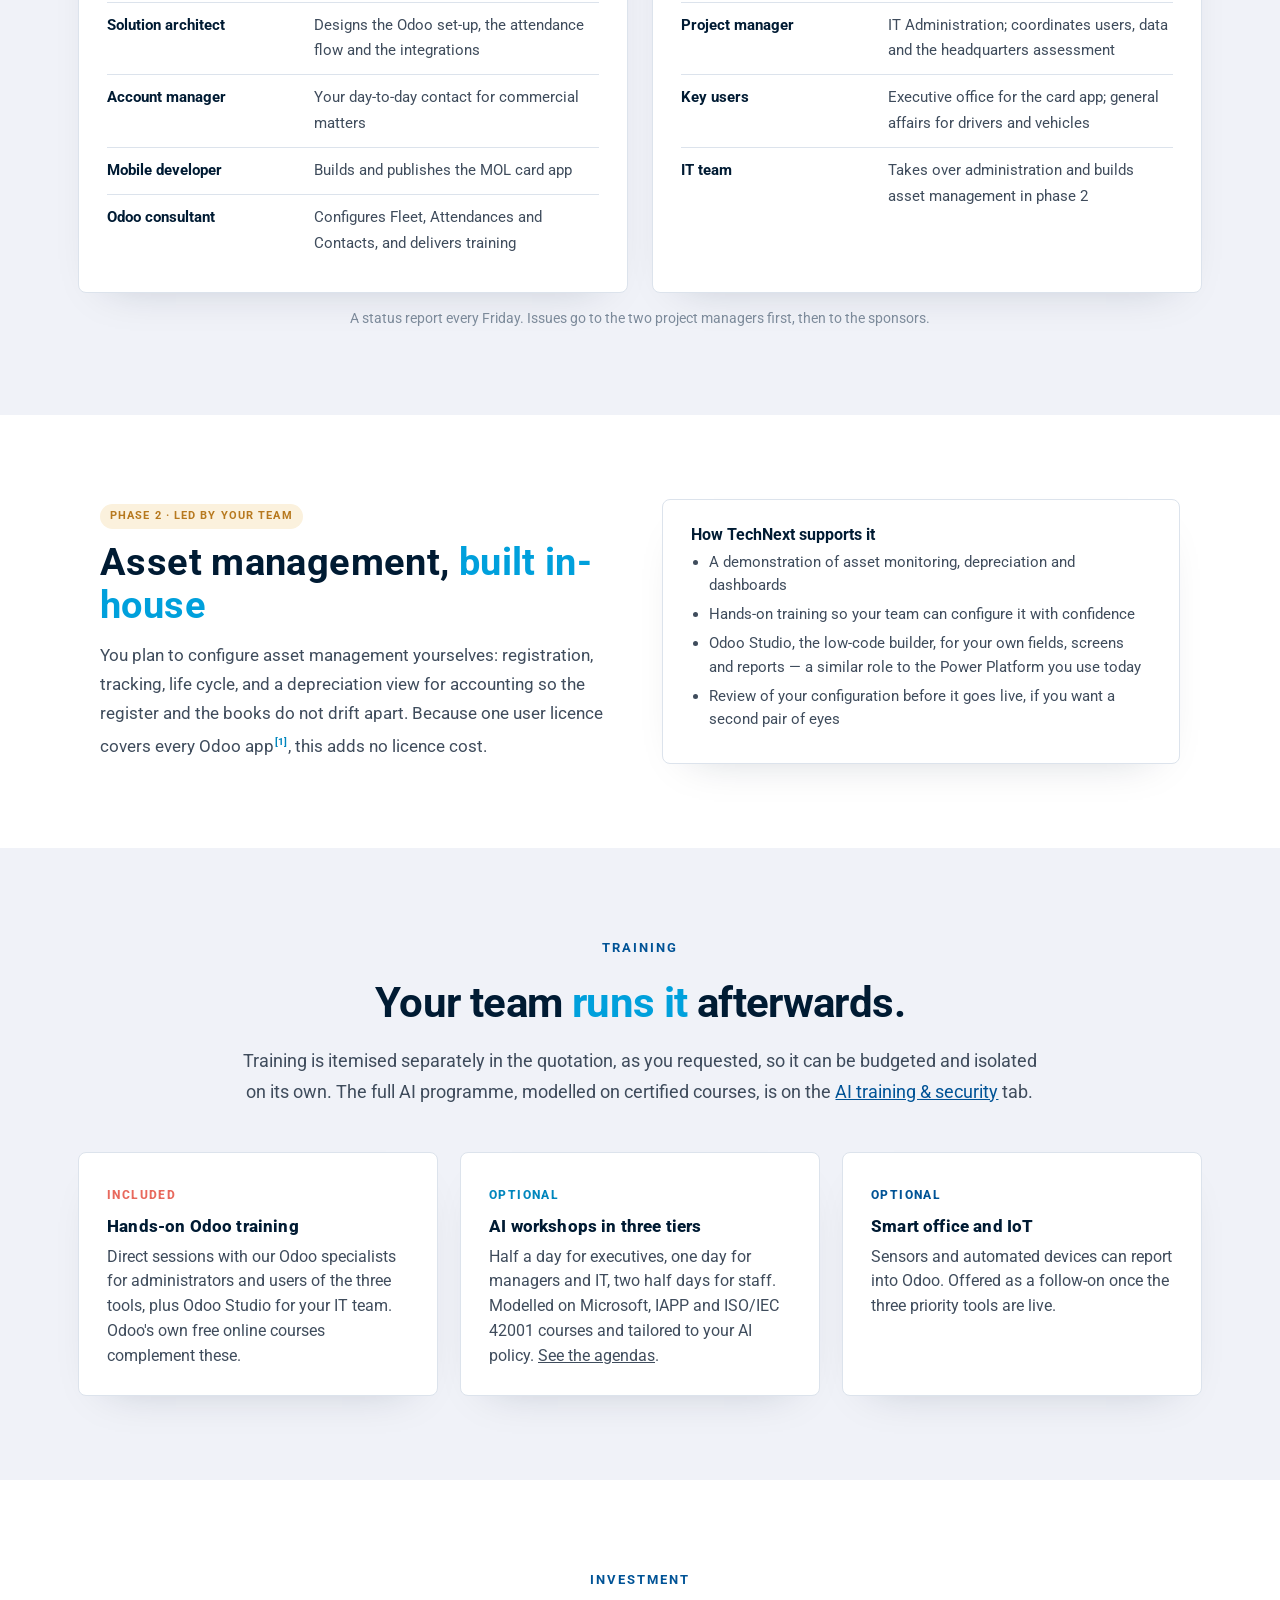
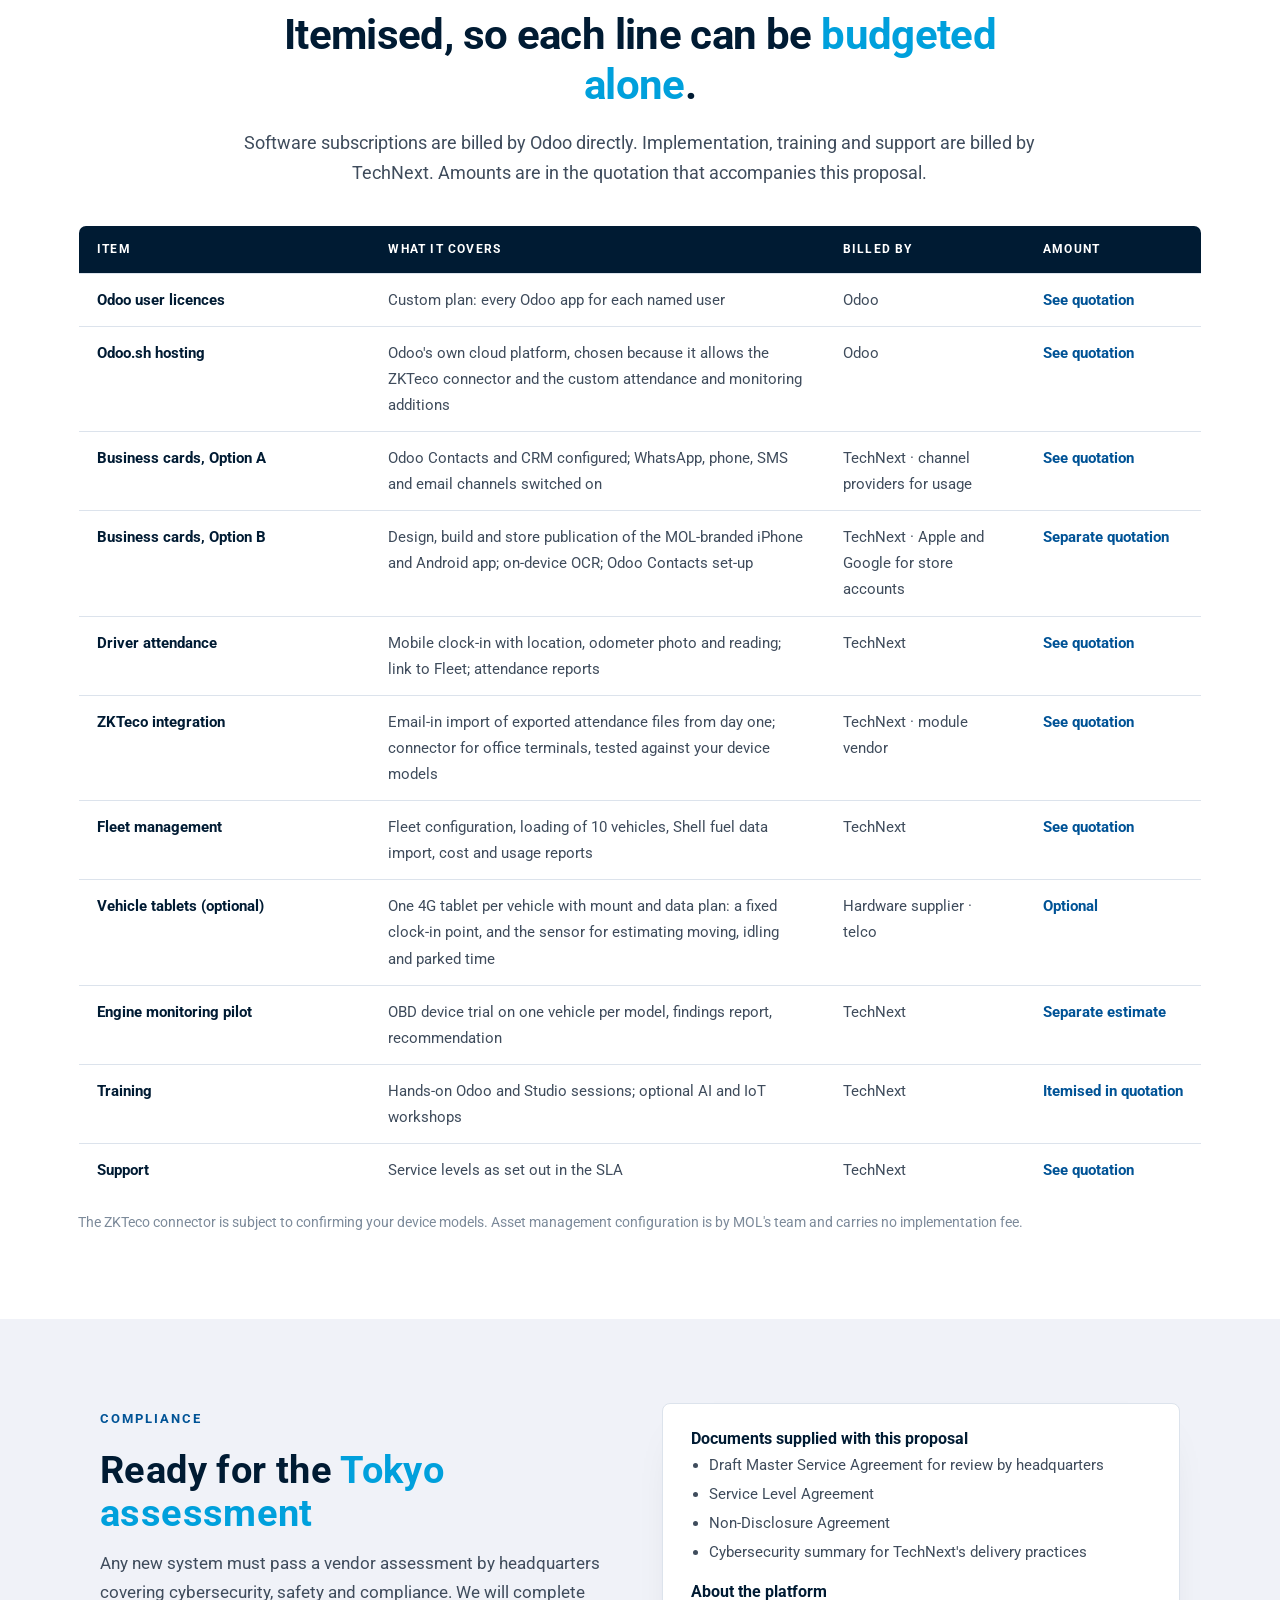
==== commit c1b4dbad: "Proposal round 3: card options, visuals, workflows, citations; AI and demo tabs Proposal: Option A (" ====
--- a/index.html
+++ b/index.html
@@ -240,23 +240,132 @@
 .team tr:last-child td{border-bottom:0}
 @media(max-width:900px){.two,.kpi,.days,.gal,.team{grid-template-columns:1fr}.ph-row{grid-template-columns:1fr;gap:8px}}
 @media(min-width:901px) and (max-width:1100px){.kpi{grid-template-columns:1fr 1fr}.gal{grid-template-columns:1fr 1fr}}
+
+/* ---- round 3: citations, motion, phones, workflows ---- */
+.cite a{font-size:.68em;font-weight:700;color:var(--teal);padding:0 1px;text-decoration:none}
+.cite a:hover{text-decoration:underline}
+html.js .rv{opacity:0;transform:translateY(22px);transition:opacity .7s ease,transform .7s cubic-bezier(.2,.7,.2,1)}
+html.js .rv.in{opacity:1;transform:none}
+.opt2{display:grid;grid-template-columns:1fr 1fr;gap:26px;margin-top:40px;text-align:left}
+.opt{background:#fff;border:1px solid var(--line);border-radius:10px;padding:30px 30px 26px;position:relative;box-shadow:0 18px 44px -30px rgba(0,27,51,.25)}
+.opt.rec{border:2px solid var(--purple)}
+.opt .badge{position:absolute;top:-13px;left:26px;background:var(--purple);color:#fff;font-size:11px;font-weight:700;letter-spacing:.1em;text-transform:uppercase;padding:4px 12px;border-radius:99px}
+.opt .badge.alt{background:var(--mint)}
+.opt h3{font-size:1.35rem;letter-spacing:-.01em;margin:6px 0 8px}
+.opt>p{font-size:.98rem}
+.opt ul{list-style:none;margin-top:14px}
+.opt li{position:relative;padding:7px 0 7px 28px;font-size:.95rem;line-height:1.5;border-top:1px dashed var(--line)}
+.opt li::before{content:"";position:absolute;left:2px;top:13px;width:14px;height:8px;border-left:2.5px solid var(--mint);border-bottom:2.5px solid var(--mint);transform:rotate(-45deg)}
+.opt li.no::before{border:0;width:12px;height:2.5px;background:var(--muted);transform:none;top:17px}
+.opt .when{margin-top:16px;background:var(--bg-alt);border-radius:6px;padding:12px 14px;font-size:.92rem}
+.opt .when b{color:var(--ink)}
+.showcase{display:grid;grid-template-columns:auto 1fr;gap:54px;align-items:center;max-width:1080px;margin:56px auto 0;text-align:left}
+.phones{display:flex;gap:22px;align-items:flex-end}
+.phone{width:218px;border-radius:30px;background:#0b1e33;padding:9px;box-shadow:0 40px 70px -30px rgba(0,27,51,.6);flex:none}
+.phone.b{transform:translateY(-22px)}
+.scr{background:#fff;border-radius:22px;overflow:hidden;height:420px;display:flex;flex-direction:column;font-size:11.5px;line-height:1.35;color:var(--body)}
+.scr .top{background:var(--purple);color:#fff;padding:12px 14px 11px;font-weight:700;font-size:12.5px;display:flex;align-items:center;gap:8px}
+.scr .top{justify-content:space-between}.scr .top img{height:10px;max-width:60%}.scr .top span{white-space:nowrap}
+.scr .bd{padding:13px 14px;flex:1}
+.bcard{position:relative;border-radius:8px;background:linear-gradient(135deg,#f7f9fc,#e6eef7);border:1px solid var(--line);height:112px;padding:13px 12px;overflow:hidden}
+.bcard b{display:block;color:var(--ink);font-size:12.5px}
+.bcard i{display:block;font-style:normal;font-size:10px;color:var(--muted)}
+.bcard .co{position:absolute;right:12px;bottom:10px;font-weight:900;color:var(--purple);font-size:10.5px;letter-spacing:.06em}
+.bcard::after{content:"";position:absolute;left:0;right:0;height:3px;background:var(--sky);box-shadow:0 0 14px 4px rgba(34,195,255,.55);top:0;animation:scan 2.6s ease-in-out infinite}
+@keyframes scan{0%,100%{top:4%}50%{top:92%}}
+.fld{margin-top:9px;border-bottom:1px solid var(--line);padding-bottom:6px;opacity:0;animation:fin 7s infinite}
+.fld small{display:block;font-size:9px;letter-spacing:.08em;text-transform:uppercase;color:var(--muted)}
+.fld span{color:var(--ink);font-weight:500}
+.fld:nth-of-type(2){animation-delay:.5s}.fld:nth-of-type(3){animation-delay:1s}.fld:nth-of-type(4){animation-delay:1.5s}.fld:nth-of-type(5){animation-delay:2s}
+@keyframes fin{0%,6%{opacity:0;transform:translateY(5px)}14%,92%{opacity:1;transform:none}100%{opacity:0}}
+.savebtn{margin-top:12px;background:var(--purple);color:#fff;text-align:center;border-radius:8px;padding:9px;font-weight:700;font-size:12px}
+.who{display:flex;gap:10px;align-items:center;margin-bottom:12px}
+.who .av{width:42px;height:42px;border-radius:50%;background:var(--purple-light);color:var(--purple);font-weight:900;display:flex;align-items:center;justify-content:center;font-size:14px}
+.who b{display:block;color:var(--ink);font-size:13px}
+.acts{display:grid;grid-template-columns:repeat(4,1fr);gap:6px;margin-bottom:12px}
+.act{border-radius:10px;padding:9px 2px 7px;text-align:center;font-size:9.5px;font-weight:700;color:#fff;animation:pop 6s infinite}
+.act svg{width:17px;height:17px;display:block;margin:0 auto 4px}
+.act:nth-child(1){background:#1F8A5B}.act:nth-child(2){background:#25a366;animation-delay:.4s}.act:nth-child(3){background:#005396;animation-delay:.8s}.act:nth-child(4){background:#7C5CBF;animation-delay:1.2s}
+@keyframes pop{0%,8%{transform:scale(1)}4%{transform:scale(1.09)}}
+.row2{display:flex;justify-content:space-between;padding:7px 0;border-top:1px solid var(--line)}
+.row2 span:last-child{color:var(--ink);font-weight:500}
+.tophone{margin-top:10px;border:1.5px solid var(--purple);color:var(--purple);border-radius:8px;text-align:center;padding:8px;font-weight:700;font-size:11.5px}
+.feat{display:grid;grid-template-columns:1fr 1fr;gap:14px 26px}
+.feat div{padding-left:44px;position:relative}
+.feat .ic{position:absolute;left:0;top:2px;width:32px;height:32px;border-radius:8px;background:var(--purple-light);color:var(--purple);display:flex;align-items:center;justify-content:center}
+.feat .ic svg{width:17px;height:17px}
+.feat b{display:block;color:var(--ink);font-size:.98rem}
+.feat span{font-size:.9rem;line-height:1.5;display:block}
+.bene{display:grid;grid-template-columns:repeat(4,1fr);gap:18px;margin-top:44px;text-align:left}
+.bene .fact b.big{display:block;font-size:1.25rem;font-weight:900;color:var(--purple);margin-bottom:6px;line-height:1.2}
+.chan{display:grid;grid-template-columns:repeat(5,1fr);gap:16px;margin-top:40px;text-align:left}
+.chan .fact{padding:22px 20px}
+.chan .ico2{width:42px;height:42px;border-radius:10px;display:flex;align-items:center;justify-content:center;color:#fff;margin-bottom:12px}
+.chan .ico2 svg{width:21px;height:21px}
+.chan small{display:block;margin-top:8px;font-size:.8rem;color:var(--muted);line-height:1.45}
+/* workflows */
+.wfs{display:grid;gap:22px;margin-top:40px;text-align:left}
+.wf{background:#fff;border:1px solid var(--line);border-radius:10px;padding:22px 24px 20px}
+.wf h3{font-size:1.08rem;letter-spacing:0;margin-bottom:2px}
+.wf>p{font-size:.92rem;margin-bottom:16px;color:var(--body)}
+.lane{display:flex;align-items:stretch;gap:0}
+.nd{flex:1;min-width:0;background:var(--purple-light);border-radius:8px;padding:12px 12px 11px;font-size:.84rem;line-height:1.4;position:relative}
+.nd b{display:block;color:var(--purple);font-size:.72rem;letter-spacing:.08em;text-transform:uppercase;margin-bottom:3px}
+.nd.dk{background:var(--navy);color:#D5E4F1}.nd.dk b{color:var(--sky)}
+.nd.bl{background:var(--purple);color:#E6F0F8}.nd.bl b{color:#fff}
+.ar{flex:none;width:34px;position:relative;align-self:center;height:2px;background:repeating-linear-gradient(90deg,var(--purple) 0 6px,transparent 6px 11px);background-size:22px 2px;animation:dash 1.1s linear infinite}
+.ar::after{content:"";position:absolute;right:-1px;top:-4px;border-left:7px solid var(--purple);border-top:5px solid transparent;border-bottom:5px solid transparent}
+@keyframes dash{to{background-position:22px 0}}
+.states{display:flex;gap:10px;flex-wrap:wrap;margin-top:14px}
+.st{display:flex;align-items:center;gap:8px;border-radius:99px;padding:6px 14px 6px 10px;font-size:.84rem;font-weight:700;background:var(--bg-alt);color:var(--ink)}
+.st i{width:10px;height:10px;border-radius:50%;display:block}
+.st.mv i{background:#1F8A5B;animation:pulse 1s infinite}.st.id i{background:#E8A13D;animation:pulse 2.2s infinite}.st.pk i{background:#8A97A6}
+@keyframes pulse{0%{box-shadow:0 0 0 0 rgba(31,138,91,.5)}100%{box-shadow:0 0 0 9px rgba(31,138,91,0)}}
+table.cmp{width:100%;border-collapse:collapse;background:#fff;border:1px solid var(--line);border-radius:8px;overflow:hidden;font-size:.95rem;text-align:left;margin-top:34px}
+table.cmp th,table.cmp td{padding:12px 16px;border-bottom:1px solid var(--line);vertical-align:top}
+table.cmp th{background:var(--navy);color:#fff;font-size:12px;letter-spacing:.1em;text-transform:uppercase}
+table.cmp td:first-child{font-weight:700;color:var(--ink);width:22%}
+table.cmp tr:last-child td{border-bottom:0}
+.faq{max-width:880px;margin:36px auto 0;text-align:left}
+.faq details{border-top:1px solid var(--line);padding:16px 4px}
+.faq details:last-child{border-bottom:1px solid var(--line)}
+.faq summary{font-weight:700;color:var(--ink);cursor:pointer;font-size:1.02rem;list-style:none;display:flex;justify-content:space-between;gap:16px}
+.faq summary::after{content:"+";color:var(--purple);font-weight:900;font-size:1.2rem;line-height:1}
+.faq details[open] summary::after{content:"–"}
+.faq p{margin-top:10px;font-size:.97rem}
+.refs{max-width:920px;margin:28px auto 0;text-align:left;font-size:.88rem;line-height:1.55;columns:2;column-gap:36px}
+.refs li{margin:0 0 8px 18px;break-inside:avoid}
+.refs a{color:var(--purple);text-decoration:underline;word-break:break-word}
+:target{scroll-margin-top:100px}
+.refs li:target{background:var(--purple-light);border-radius:4px}
+@media(max-width:1000px){.showcase{grid-template-columns:1fr;gap:34px}.phones{justify-content:center}.chan{grid-template-columns:1fr 1fr}.bene{grid-template-columns:1fr 1fr}}
+@media(max-width:900px){.opt2,.feat{grid-template-columns:1fr}.lane{flex-direction:column}.ar{width:2px;height:22px;align-self:flex-start;margin-left:26px;background:repeating-linear-gradient(180deg,var(--purple) 0 6px,transparent 6px 11px)}.ar::after{right:-4px;top:auto;bottom:-2px;border-top:7px solid var(--purple);border-left:5px solid transparent;border-right:5px solid transparent;border-bottom:0}.refs{columns:1}}
+@media(max-width:520px){.phone{width:150px}.scr{height:330px;font-size:9.5px}.phone.b{transform:none}.chan,.bene{grid-template-columns:1fr}}
+@media(prefers-reduced-motion:reduce){.bcard::after,.fld,.act,.ar,.st i{animation:none!important}.fld{opacity:1}html.js .rv{opacity:1;transform:none}}
+
+/* ---- review round 2 fixes ---- */
+@media(max-width:860px){.tabs{order:2;width:100%;overflow-x:auto;-webkit-overflow-scrolling:touch;scrollbar-width:none}.tabs::-webkit-scrollbar{display:none}.tabs a{font-size:11.5px;padding:7px 6px;flex:1;text-align:center}}
+@media(max-width:900px){.next.n3{grid-template-columns:1fr!important}}
+@media(max-width:520px){.phones{gap:10px}.phone{width:156px;padding:7px;border-radius:24px}.scr{border-radius:18px;height:340px;font-size:9.5px}.scr .top{padding:9px 10px;font-size:10.5px}.scr .top img{display:none}.scr .bd{padding:9px 9px}.bcard{height:84px;padding:9px}.bcard b{font-size:10.5px}.bcard i:nth-of-type(n+2){display:none}.bcard .co{font-size:8.5px;right:9px;bottom:7px}.acts{gap:3px}.act{font-size:7.5px;padding:7px 0 5px;border-radius:7px}.act svg{width:13px;height:13px}.who .av{width:32px;height:32px;font-size:11px}.who b{font-size:11px}.savebtn,.tophone{font-size:9.5px;padding:7px}}
 </style>
+<script>document.documentElement.classList.add("js")</script>
 </head>
 <body>
 
 <nav id="nav">
   <div class="nav-inner">
     <a href="#top" class="brand"><img src="img/mol_logo.svg" alt="MOL Mitsui O.S.K. Lines"/></a>
-    <div class="tabs"><a class="on" href="index.html">Proposal</a><a href="research.html">Research &amp; preparation</a></div>
+    <div class="tabs"><a class="on" href="index.html">Proposal</a><a href="research.html">Research</a><a href="ai.html">AI &amp; security</a><a href="demo.html">Demo guide</a></div>
     <div class="nav-links">
       <a href="#summary">Summary</a>
-      <a href="#solution">Solution</a>
+      <a href="#cards">Business cards</a>
+      <a href="#workflows">Workflows</a>
       <a href="#fleet">Fleet</a>
       <a href="#plan">Plan</a>
       <a href="#team">Team</a>
       <a href="#investment">Investment</a>
       <a href="#compliance">Compliance</a>
-      <a href="#next">Next steps</a>
+      <a href="#faq">FAQ</a>
     </div>
     <div class="by"><small>Proposal by</small><img src="img/odoo_logo.png" alt="Odoo"/><i>×</i><img class="tn" src="img/technext_logo.png" alt="TechNext"/></div>
   </div>
@@ -290,7 +399,7 @@
     <div class="center"><span class="eyebrow">Executive summary</span>
     <h2 class="section-h">What we recommend.</h2></div>
     <div class="exec">
-      <p class="lead">We recommend that MOL Enterprise Philippines run business contacts, driver attendance and its company vehicles on a single Odoo system, implemented by TechNext, with a dedicated MOL-branded app for scanning business cards.</p>
+      <p class="lead">We recommend that MOL Enterprise Philippines run business contacts, driver attendance and its company vehicles on a single Odoo system, implemented by TechNext, with a dedicated MOL-branded app for scanning business cards, or Odoo's standard Contacts and CRM if you prefer the simpler route.</p>
       <p>This answers the three priorities you set in our discovery session, in your order. It replaces a fleet provider that has been slow to respond, removes manual work from the executive office, and gives IT Administration one environment to govern instead of several vendors.</p>
       <p>It also answers the question you raised most often: how vehicle time and fuel are really being used. Daily odometer photos at clock-in and clock-out, your existing Shell fuel data, and an optional engine-data pilot show where hours and litres go — without recording where executives travel.</p>
       <p>Asset management follows as a second phase that your own team configures. Because one Odoo user licence covers every app, that phase adds no licence cost, and our training prepares your team to build it.</p>
@@ -302,9 +411,9 @@
   <div class="container center">
     <span class="eyebrow">Our understanding</span>
     <h2 class="section-h">Where MOL Philippines is <span class="w-teal">today</span>.</h2>
-    <p class="section-sub">MOL Enterprise (Philippines) Inc. is the strategic control centre for MOL's wholly owned operations in the country. Its people manage data for hundreds of vessels. The office tools behind them have not kept pace.</p>
+    <p class="section-sub">MOL Enterprise (Philippines) Inc. is the strategic control centre for MOL's wholly owned operations in the country.<sup class="cite"><a href="#ref-2">[2]</a></sup> Its people manage data for hundreds of vessels. The office tools behind them have not kept pace.</p>
     <div class="two">
-      <div class="fact"><span class="tag" style="color:var(--coral)">Today</span><h3>What you told us</h3><ul>
+      <div class="fact"><span class="tag" style="color:var(--coral)">Today</span><h3>What you told us<sup class="cite"><a href="#ref-1">[1]</a></sup></h3><ul>
         <li>The president's business cards are typed up by hand by the executive assistant.</li>
         <li>Drivers are supplied by an agency and never report to the office, so their hours are hard to verify.</li>
         <li>Fuel use is worked out from Shell fleet card exports and a Power BI report built by IT.</li>
@@ -338,41 +447,131 @@
   </div>
 </section>
 
+<section id="answers" class="alt">
+  <div class="container center">
+    <span class="eyebrow">From challenge to result</span>
+    <h2 class="section-h">Each problem you named, <span class="w-teal">answered</span>.</h2>
+    <div class="tw"><table class="cmp">
+      <tr><th>The challenge</th><th>What we recommend</th><th>The result for MOL</th></tr>
+      <tr><td>Cards typed by hand</td><td>MOL card app, or Odoo Contacts on the phone</td><td>A contact saved and shared in under a minute</td></tr>
+      <tr><td>Drivers never come to the office</td><td>Clock in and out at the vehicle, with location and odometer photo</td><td>Verified hours per driver, ready for the agency's billing</td></tr>
+      <tr><td>Fuel use cannot be explained</td><td>Daily kilometres, Shell fuel data and time-state estimates in one report</td><td>Traffic, idling and misuse can be told apart</td></tr>
+      <tr><td>Executive routes are confidential</td><td>Location only at clock-in and clock-out; states, not positions, from the tablet</td><td>Monitoring without tracking where executives go</td></tr>
+      <tr><td>Renewals rely on memory</td><td>Dated contracts with automatic warnings</td><td>No vehicle on the road with lapsed papers</td></tr>
+      <tr><td>Office and driver attendance are separate</td><td>ZKTeco punches imported into the same records</td><td>One attendance report for everyone</td></tr>
+      <tr><td>Too many vendors</td><td>One system and one partner for all of the above</td><td>One agreement, one contact, one assessment</td></tr>
+    </table></div>
+  </div>
+</section>
+
 <div id="solution"></div>
 <section id="cards" class="alt">
-  <div class="container">
-    <div class="sol">
+  <div class="container center">
+    <span class="tag2">Priority 1 · Business cards</span>
+    <h2 class="section-h">Two ways to do it. <span class="w-teal">Your choice.</span></h2>
+    <p class="section-sub">Both options put every contact in the same Odoo database. They differ in what the person holding the phone sees.</p>
+    <div class="opt2">
+      <div class="opt">
+        <span class="badge alt">Option A · Standard</span>
+        <h3>Odoo CRM and Contacts, as they come</h3>
+        <p>Use Odoo's own Contacts and CRM apps on the web and in the Odoo mobile app. Nothing is built; it is switched on and configured in the first week.</p>
+        <ul>
+          <li>One shared contact database with companies, people, titles, tags and notes<sup class="cite"><a href="#ref-3">[3]</a></sup></li>
+          <li>CRM pipeline for follow-ups after a meeting, if you want it</li>
+          <li>Call, WhatsApp, SMS and email from the contact record<sup class="cite"><a href="#ref-3">[3]</a><a href="#ref-4">[4]</a><a href="#ref-5">[5]</a></sup></li>
+          <li>"Download vCard" on any contact, to save it to a phone<sup class="cite"><a href="#ref-3">[3]</a></sup></li>
+          <li class="no">Card scanning is not a guaranteed standard feature: users report a camera option in Odoo's mobile app, and paid scanner add-ons exist; we would confirm on your version before relying on it<sup class="cite"><a href="#ref-11">[11]</a><a href="#ref-12">[12]</a></sup></li>
+          <li class="no">Odoo's branding and full menus, which a busy executive must navigate</li>
+        </ul>
+        <div class="when"><b>Choose this if</b> speed and cost matter most, and the executive assistant will enter most cards.</div>
+      </div>
+      <div class="opt rec">
+        <span class="badge">Option B · Recommended for leadership</span>
+        <h3>The MOL-branded card app</h3>
+        <p>A dedicated iPhone and Android app that opens straight to the camera, carries only MOL's identity, and files each card into the same Odoo database.</p>
+        <ul>
+          <li>Scan in one tap; text is read on the phone itself<sup class="cite"><a href="#ref-14">[14]</a></sup></li>
+          <li>English and Japanese cards<sup class="cite"><a href="#ref-14">[14]</a></sup></li>
+          <li>One review screen, duplicate warning, card image kept</li>
+          <li>Call, WhatsApp, SMS and email in one tap, logged in Odoo</li>
+          <li>Save to iPhone or Android contacts in one tap</li>
+          <li>Works offline and syncs later</li>
+          <li class="no">Takes design, build and app store review; quoted separately</li>
+        </ul>
+        <div class="when"><b>Choose this if</b> the president and senior leaders will scan cards themselves, and the experience must reflect MOL.</div>
+      </div>
+    </div>
+    <p class="fine" style="text-align:center">Our suggestion: switch on Option A in week one so nothing waits, and deliver Option B for leadership at go-live. Both use the same data, so nothing is redone.</p>
+
+    <div class="showcase">
+      <div class="phones" aria-hidden="true">
+        <div class="phone"><div class="scr">
+          <div class="top"><img src="img/mol_logo_white.svg" alt=""/><span>Scan card</span></div>
+          <div class="bd">
+            <div class="bcard"><b>Hiroshi Tanabe</b><i>Managing Director</i><i style="margin-top:8px">+63 2 8555 1111</i><i>hiroshi@luzonbulk.example.com</i><span class="co">LUZON BULK</span></div>
+            <div class="fld"><small>Name</small><span>Hiroshi Tanabe</span></div>
+            <div class="fld"><small>Company</small><span>Luzon Bulk Logistics Corp.</span></div>
+            <div class="fld"><small>Title</small><span>Managing Director</span></div>
+            <div class="fld"><small>Phone</small><span>+63 2 8555 1111</span></div>
+            <div class="savebtn">Save to MOL contacts</div>
+          </div>
+        </div></div>
+        <div class="phone b"><div class="scr">
+          <div class="top"><img src="img/mol_logo_white.svg" alt=""/><span>Contact</span></div>
+          <div class="bd">
+            <div class="who"><span class="av">HT</span><span><b>Hiroshi Tanabe</b>Managing Director<br>Luzon Bulk Logistics Corp.</span></div>
+            <div class="acts">
+              <div class="act"><svg viewBox="0 0 24 24" fill="none" stroke="currentColor" stroke-width="2" stroke-linecap="round" stroke-linejoin="round"><path d="M5 4h4l2 5-2.5 1.5a11 11 0 005 5L15 13l5 2v4a2 2 0 01-2 2A16 16 0 013 6a2 2 0 012-2z"/></svg>Call</div>
+              <div class="act"><svg viewBox="0 0 24 24" fill="none" stroke="currentColor" stroke-width="2" stroke-linecap="round" stroke-linejoin="round"><path d="M4 20l1.3-4A8 8 0 1112 20a8 8 0 01-4-1z"/><path d="M9 9.5c0 3 2.5 5.5 5.5 5.5"/></svg>WhatsApp</div>
+              <div class="act"><svg viewBox="0 0 24 24" fill="none" stroke="currentColor" stroke-width="2" stroke-linecap="round" stroke-linejoin="round"><rect x="3" y="5" width="18" height="14" rx="2"/><path d="M3 7l9 6 9-6"/></svg>Email</div>
+              <div class="act"><svg viewBox="0 0 24 24" fill="none" stroke="currentColor" stroke-width="2" stroke-linecap="round" stroke-linejoin="round"><path d="M4 5h16v11H9l-5 4z"/><path d="M8 10h8M8 13h5"/></svg>SMS</div>
+            </div>
+            <div class="row2"><span>Met</span><span>26 Nov 2026</span></div>
+            <div class="row2"><span>Scanned by</span><span>Executive office</span></div>
+            <div class="row2"><span>Tag</span><span>Customer</span></div>
+            <div class="row2"><span>Card image</span><span>Attached</span></div>
+            <div class="tophone">+ Add to phone contacts</div>
+          </div>
+        </div></div>
+      </div>
       <div>
-        <span class="tag2">Priority 1 · MOL-branded mobile app</span>
-        <h2>A card scanner <span class="w-teal">built for MOL's leadership</span></h2>
-        <p>The people using this tool include the president and senior leaders, so it has to feel finished. We propose a dedicated mobile app, branded as MOL, published for iPhone and Android. It does one job well: photograph a business card and file the contact in MOL's Odoo database.</p>
-        <div class="flow">
-          <div><b>1 · Scan</b>Photograph the card, front and back</div>
-          <div><b>2 · Read</b>The app reads the text on the phone itself</div>
-          <div><b>3 · Confirm</b>Check the fields on one screen</div>
-          <div><b>4 · Saved</b>The contact is in Odoo, with the card image</div>
+        <h3 style="font-size:1.5rem;letter-spacing:-.01em;margin-bottom:6px">What the MOL card app does</h3>
+        <p style="margin-bottom:22px;font-size:.98rem">An illustration of the two main screens. Final designs are agreed with you at the design milestone. Names shown are fictional.</p>
+        <div class="feat">
+          <div><span class="ic"><svg viewBox="0 0 24 24" fill="none" stroke="currentColor" stroke-width="2" stroke-linecap="round" stroke-linejoin="round"><path d="M4 8V5a1 1 0 011-1h3M16 4h3a1 1 0 011 1v3M20 16v3a1 1 0 01-1 1h-3M8 20H5a1 1 0 01-1-1v-3M4 12h16"/></svg></span><b>Scan in seconds</b><span>Photograph front and back; fields fill themselves.</span></div>
+          <div><span class="ic"><svg viewBox="0 0 24 24" fill="none" stroke="currentColor" stroke-width="2" stroke-linecap="round" stroke-linejoin="round"><circle cx="12" cy="12" r="9"/><path d="M3 12h18M12 3a14 14 0 010 18M12 3a14 14 0 000 18"/></svg></span><b>English and Japanese</b><span>Reads both scripts, as many MOL partners' cards use both.</span></div>
+          <div><span class="ic"><svg viewBox="0 0 24 24" fill="none" stroke="currentColor" stroke-width="2" stroke-linecap="round" stroke-linejoin="round"><rect x="8" y="8" width="12" height="12" rx="2"/><path d="M16 8V6a2 2 0 00-2-2H6a2 2 0 00-2 2v8a2 2 0 002 2h2"/></svg></span><b>No duplicates</b><span>Warns when the person or company is already in Odoo.</span></div>
+          <div><span class="ic"><svg viewBox="0 0 24 24" fill="none" stroke="currentColor" stroke-width="2" stroke-linecap="round" stroke-linejoin="round"><rect x="5" y="3" width="14" height="18" rx="2"/><circle cx="12" cy="10" r="2.5"/><path d="M8.5 16a3.5 3.5 0 017 0"/></svg></span><b>Straight into your phone</b><span>One tap adds the contact to iPhone or Android contacts.</span></div>
+          <div><span class="ic"><svg viewBox="0 0 24 24" fill="none" stroke="currentColor" stroke-width="2" stroke-linecap="round" stroke-linejoin="round"><path d="M5 12a10 10 0 0114 0M8.5 15.5a5 5 0 017 0M12 19h.01M3 3l18 18"/></svg></span><b>Works offline</b><span>Scan on a vessel or in a basement; it syncs when back online.</span></div>
+          <div><span class="ic"><svg viewBox="0 0 24 24" fill="none" stroke="currentColor" stroke-width="2" stroke-linecap="round" stroke-linejoin="round"><circle cx="12" cy="8" r="4"/><path d="M4 21a8 8 0 0116 0"/></svg></span><b>Assistant mode</b><span>The executive assistant scans on behalf of the president.</span></div>
+          <div><span class="ic"><svg viewBox="0 0 24 24" fill="none" stroke="currentColor" stroke-width="2" stroke-linecap="round" stroke-linejoin="round"><rect x="5" y="11" width="14" height="9" rx="2"/><path d="M8 11V8a4 4 0 018 0v3"/></svg></span><b>MOL sign-in</b><span>Each person signs in with their own Microsoft account.</span></div>
+          <div><span class="ic"><svg viewBox="0 0 24 24" fill="none" stroke="currentColor" stroke-width="2" stroke-linecap="round" stroke-linejoin="round"><rect x="3" y="5" width="18" height="14" rx="2"/><path d="M3 7l9 6 9-6"/></svg></span><b>Reach out in one tap</b><span>Call, WhatsApp, SMS or email, with the exchange logged.</span></div>
         </div>
-        <div class="mol-note" style="margin-left:0"><span class="lbl">Why custom</span><p>Odoo's own app can scan cards, but it carries Odoo's branding and menus. A purpose-built app opens straight to the camera, shows <b>only MOL's identity</b>, and hides everything a leader does not need.</p></div>
-      </div>
-      <div class="panel">
-        <h3>What the app does</h3>
-        <ul>
-          <li>MOL name, logo and colours throughout, on the App Store and Google Play</li>
-          <li>Text recognition (OCR) on the device, so card images need not leave the phone to be read; works offline and syncs later</li>
-          <li>Reads English and Japanese cards</li>
-          <li>Warns when the contact already exists, to avoid duplicates</li>
-          <li>Saves name, company, title, phones, email and address to Odoo Contacts, with the card photo attached</li>
-          <li>One tap to call, email or message the contact, or add it to the phone's address book</li>
-          <li>Sign-in with each person's own account; an assistant can scan on behalf of an executive</li>
-        </ul>
-        <h3>How it connects</h3>
-        <ul>
-          <li>Odoo is the single database; the app holds no separate copy</li>
-          <li>Published under MOL's own Apple and Google developer accounts; private distribution to MOL staff only is available if preferred</li>
-        </ul>
-        <p class="fine">Quoted separately as agreed. Existing projects and code we would build on are listed on the <a href="research.html#cardapp" style="text-decoration:underline">Research &amp; preparation</a> tab.</p>
-      </div>
-    </div>
+      </div>
+    </div>
+
+    <div class="bene">
+      <div class="fact"><b class="big">Minutes back, every meeting</b><p>No retyping of cards by the executive office.</p></div>
+      <div class="fact"><b class="big">Contacts belong to MOL</b><p>They stay in the company database when people change roles.</p></div>
+      <div class="fact"><b class="big">One look, one brand</b><p>Leaders see MOL, not a software vendor's menus.</p></div>
+      <div class="fact"><b class="big">Follow-up that happens</b><p>The next call or message starts from the contact itself.</p></div>
+    </div>
+  </div>
+</section>
+
+<section id="reach">
+  <div class="container center">
+    <span class="eyebrow">Built into Odoo 20</span>
+    <h2 class="section-h">From a contact to a conversation, <span class="w-teal">in one tap</span>.</h2>
+    <p class="section-sub">Odoo 20 ships with its own messaging and calling apps. Switched on for MOL, they work from any contact in either option, and each exchange is kept on the contact's record.<sup class="cite"><a href="#ref-3">[3]</a></sup></p>
+    <div class="chan">
+      <div class="fact"><span class="ico2" style="background:#25a366"><svg viewBox="0 0 24 24" fill="none" stroke="currentColor" stroke-width="2" stroke-linecap="round" stroke-linejoin="round"><path d="M4 20l1.3-4A8 8 0 1112 20a8 8 0 01-4-1z"/><path d="M9 9.5c0 3 2.5 5.5 5.5 5.5"/></svg></span><h3>WhatsApp</h3><p>Message a contact from Odoo and continue the thread there.<sup class="cite"><a href="#ref-3">[3]</a><a href="#ref-4">[4]</a></sup></p><small>Needs a WhatsApp Business account for MOL and approved message templates.</small></div>
+      <div class="fact"><span class="ico2" style="background:#005396"><svg viewBox="0 0 24 24" fill="none" stroke="currentColor" stroke-width="2" stroke-linecap="round" stroke-linejoin="round"><rect x="3" y="5" width="18" height="14" rx="2"/><path d="M3 7l9 6 9-6"/></svg></span><h3>Email</h3><p>Send from the contact; replies are filed under it. Works with Microsoft Outlook.<sup class="cite"><a href="#ref-3">[3]</a></sup></p><small>Uses MOL's Microsoft 365 mail.</small></div>
+      <div class="fact"><span class="ico2" style="background:#1F8A5B"><svg viewBox="0 0 24 24" fill="none" stroke="currentColor" stroke-width="2" stroke-linecap="round" stroke-linejoin="round"><path d="M5 4h4l2 5-2.5 1.5a11 11 0 005 5L15 13l5 2v4a2 2 0 01-2 2A16 16 0 013 6a2 2 0 012-2z"/></svg></span><h3>Phone calls</h3><p>Click a number to call from the browser or the mobile app; calls are logged.<sup class="cite"><a href="#ref-3">[3]</a><a href="#ref-5">[5]</a></sup></p><small>Needs an internet telephony (VoIP) provider.</small></div>
+      <div class="fact"><span class="ico2" style="background:#7C5CBF"><svg viewBox="0 0 24 24" fill="none" stroke="currentColor" stroke-width="2" stroke-linecap="round" stroke-linejoin="round"><path d="M4 5h16v11H9l-5 4z"/><path d="M8 10h8M8 13h5"/></svg></span><h3>SMS</h3><p>Send a text from the contact, for example a meeting confirmation.<sup class="cite"><a href="#ref-3">[3]</a><a href="#ref-6">[6]</a></sup></p><small>Uses prepaid message credits.</small></div>
+      <div class="fact"><span class="ico2" style="background:#001B33"><svg viewBox="0 0 24 24" fill="none" stroke="currentColor" stroke-width="2" stroke-linecap="round" stroke-linejoin="round"><rect x="5" y="3" width="14" height="18" rx="2"/><circle cx="12" cy="10" r="2.5"/><path d="M8.5 16a3.5 3.5 0 017 0"/></svg></span><h3>Phone contacts</h3><p>Download any contact as a vCard, which iPhone and Android add to the address book.<sup class="cite"><a href="#ref-3">[3]</a></sup></p><small>Standard in Odoo; one tap in the MOL app.</small></div>
+    </div>
+    <p class="fine" style="text-align:center">Viber is not a built-in Odoo channel. From a phone, a contact's number can still be opened in Viber once it is saved to the address book.</p>
   </div>
 </section>
 <section id="attendance">
@@ -381,7 +580,7 @@
       <div class="panel">
         <h3>The driver's day in the Odoo app</h3>
         <ul>
-          <li><b>Start of day.</b> The driver opens the Odoo app on the phone and clocks in. Location is switched on, so the clock-in records where it happened.</li>
+          <li><b>Start of day.</b> The driver opens the Odoo app on the phone and clocks in. Location is switched on, so the clock-in records where it happened.<sup class="cite"><a href="#ref-3">[3]</a><a href="#ref-8">[8]</a></sup></li>
           <li><b>Odometer photo.</b> The driver photographs the dashboard odometer and types the reading.</li>
           <li><b>End of day.</b> Clock out the same way: location, odometer photo, reading.</li>
         </ul>
@@ -410,7 +609,7 @@
   <div class="container center">
     <span class="tag2">Priority 3 · Odoo Fleet</span>
     <h2 class="section-h">Ten vehicles, <span class="hl-teal">one record each</span>.</h2>
-    <p class="section-sub">Odoo Fleet keeps each vehicle's driver, documents, contracts, services, odometer and costs together. TechNext configures it for MOL, loads your ten vehicles, and connects it to driver attendance and your Shell fuel data. Click any clip to enlarge it.</p>
+    <p class="section-sub">Odoo Fleet keeps each vehicle's driver, documents, contracts, services, odometer and costs together.<sup class="cite"><a href="#ref-7">[7]</a><a href="#ref-10">[10]</a></sup> TechNext configures it for MOL, loads your ten vehicles, and connects it to driver attendance and your Shell fuel data. Click any clip to enlarge it.</p>
     <div class="gal">
       <figure class="gif"><div class="gif-bar"><i></i><i></i><i></i><span>Register</span></div><img loading="lazy" src="gif/02-register.gif" alt="Creating a vehicle record"/><figcaption><b>Register each vehicle.</b> Plate, model, driver and registration date. Your ten vehicles are loaded for you.</figcaption></figure>
       <figure class="gif"><div class="gif-bar"><i></i><i></i><i></i><span>Drivers</span></div><img loading="lazy" src="gif/03-drivers.gif" alt="Driver history and next driver"/><figcaption><b>Who has the keys.</b> Current, past and next driver, with dates, for each Alphard, Innova, Zenix, mu-X and Montero.</figcaption></figure>
@@ -430,7 +629,7 @@
         <span class="tag2">Fleet · beyond the standard app</span>
         <h2>Moving, idling <span class="w-teal">or parked</span>?</h2>
         <p>Your main question is not where a vehicle went but how its engine hours were spent: driving, stuck in traffic, or idling while the driver waits. That tells you whether high fuel use comes from traffic or from behaviour, and supports your driver policy.</p>
-        <p style="margin-top:14px">Odoo Fleet does not read the engine by itself, so we propose four layers, starting with the ones that need no vehicle hardware.</p>
+        <p style="margin-top:14px">Odoo Fleet does not read the engine by itself<sup class="cite"><a href="#ref-1">[1]</a></sup>, so we propose four layers, starting with the ones that need no vehicle hardware.</p>
         <div class="mol-note" style="margin-left:0"><span class="lbl">Privacy</span><p>Executive trips stay confidential. The monitoring records <b>engine state and duration only</b>. Location is not collected.</p></div>
       </div>
       <div class="panel">
@@ -475,6 +674,23 @@
   </div>
 </section>
 
+<section id="workflows">
+  <div class="container center">
+    <span class="eyebrow">How work will flow</span>
+    <h2 class="section-h">The six workflows <span class="w-teal">that matter</span>.</h2>
+    <p class="section-sub">Each row is one job from start to finish. Light boxes are people, blue boxes are the app or device, dark boxes are Odoo.</p>
+    <div class="wfs">
+      <div class="wf rv"><h3>1 · A business card becomes a shared contact</h3><p>Executive office</p><div class="lane"><div class="nd"><b>Meet</b>A card is handed over</div><span class="ar"></span><div class="nd bl"><b>Scan</b>Photographed in the MOL app or entered in Odoo</div><span class="ar"></span><div class="nd"><b>Confirm</b>Fields checked on one screen</div><span class="ar"></span><div class="nd dk"><b>Odoo Contacts</b>Saved once, visible to those allowed</div><span class="ar"></span><div class="nd"><b>Follow up</b>Call, WhatsApp, SMS or email; saved to phone</div></div></div>
+      <div class="wf rv"><h3>2 · A driver's day becomes attendance and mileage</h3><p>Agency drivers</p><div class="lane"><div class="nd"><b>Start</b>Driver clocks in at the vehicle</div><span class="ar"></span><div class="nd bl"><b>Capture</b>Location stamp and odometer photo</div><span class="ar"></span><div class="nd"><b>Drive</b>Nothing tracked on the road</div><span class="ar"></span><div class="nd bl"><b>Finish</b>Clock out with odometer photo</div><span class="ar"></span><div class="nd dk"><b>Odoo</b>Hours in Attendances, kilometres in Fleet</div></div></div>
+      <div class="wf rv"><h3>3 · Office punches reach Odoo</h3><p>Office staff on ZKTeco terminals</p><div class="lane"><div class="nd"><b>Punch</b>Staff use the terminal as today</div><span class="ar"></span><div class="nd bl"><b>Export or push</b>File emailed to a mailbox, or sent by connector</div><span class="ar"></span><div class="nd bl"><b>Read</b>Rows matched to employees</div><span class="ar"></span><div class="nd dk"><b>Odoo Attendances</b>Check-in and check-out pairs</div><span class="ar"></span><div class="nd"><b>Review</b>Exceptions listed for HR to fix</div></div></div>
+      <div class="wf rv"><h3>4 · Vehicle time is classified without tracking routes</h3><p>Vehicles fitted with a tablet</p><div class="lane"><div class="nd bl"><b>Sense</b>Tablet reads GPS speed, vibration and power</div><span class="ar"></span><div class="nd bl"><b>Decide</b>Moving, idling or parked, worked out on the tablet</div><span class="ar"></span><div class="nd bl"><b>Send</b>State and duration only; no position</div><span class="ar"></span><div class="nd dk"><b>Odoo Fleet</b>Minutes per state per vehicle per day</div><span class="ar"></span><div class="nd"><b>Act</b>Long idling reviewed against the driver policy</div></div>
+        <div class="states"><span class="st mv"><i></i>Moving</span><span class="st id"><i></i>Idling</span><span class="st pk"><i></i>Parked</span></div></div>
+      <div class="wf rv"><h3>5 · A vehicle from registration to cost report</h3><p>General affairs</p><div class="lane"><div class="nd dk"><b>Register</b>Plate, model, driver, documents</div><span class="ar"></span><div class="nd dk"><b>Contracts</b>Insurance, lease, LTO registration</div><span class="ar"></span><div class="nd dk"><b>Alert</b>Renewal flagged before expiry</div><span class="ar"></span><div class="nd dk"><b>Service</b>Maintenance and fuel recorded</div><span class="ar"></span><div class="nd"><b>Report</b>Cost and usage per vehicle</div></div></div>
+      <div class="wf rv"><h3>6 · Approval by headquarters</h3><p>Before go-live</p><div class="lane"><div class="nd"><b>TechNext</b>Completes MOL assessment forms; supplies SLA, NDA, MSA</div><span class="ar"></span><div class="nd"><b>MOL IT</b>Reviews against local policy</div><span class="ar"></span><div class="nd"><b>Tokyo HQ</b>Cybersecurity, safety and compliance assessment</div><span class="ar"></span><div class="nd"><b>Decision</b>Approved, or changes requested</div><span class="ar"></span><div class="nd dk"><b>Go-live</b>System opened to users</div></div></div>
+    </div>
+  </div>
+</section>
+
 <section id="plan">
   <div class="container center">
     <span class="eyebrow">Delivery plan</span>
@@ -520,7 +736,7 @@
       <div>
         <span class="tag2 p2">Phase 2 · led by your team</span>
         <h2>Asset management, <span class="w-teal">built in-house</span></h2>
-        <p>You plan to configure asset management yourselves: registration, tracking, life cycle, and a depreciation view for accounting so the register and the books do not drift apart. Because one user licence covers every Odoo app, this adds no licence cost.</p>
+        <p>You plan to configure asset management yourselves: registration, tracking, life cycle, and a depreciation view for accounting so the register and the books do not drift apart. Because one user licence covers every Odoo app<sup class="cite"><a href="#ref-1">[1]</a></sup>, this adds no licence cost.</p>
       </div>
       <div class="panel">
         <h3>How TechNext supports it</h3>
@@ -538,10 +754,10 @@
   <div class="container center">
     <span class="eyebrow">Training</span>
     <h2 class="section-h">Your team <span class="w-teal">runs it</span> afterwards.</h2>
-    <p class="section-sub">Training is itemised separately in the quotation, as you requested, so it can be budgeted and isolated on its own.</p>
+    <p class="section-sub">Training is itemised separately in the quotation, as you requested, so it can be budgeted and isolated on its own. The full AI programme, modelled on certified courses, is on the <a href="ai.html#programme" style="text-decoration:underline;color:var(--purple)">AI training &amp; security</a> tab.</p>
     <div class="facts">
       <div class="fact"><span class="tag">Included</span><h3>Hands-on Odoo training</h3><p>Direct sessions with our Odoo specialists for administrators and users of the three tools, plus Odoo Studio for your IT team. Odoo's own free online courses complement these.</p></div>
-      <div class="fact"><span class="tag">Optional</span><h3>AI and IoT workshops</h3><p>Three tiers: executives, management, and staff. Content is shaped by your AI policy and security posture, so we will review the policy you share before fixing the agenda.</p></div>
+      <div class="fact"><span class="tag">Optional</span><h3>AI workshops in three tiers</h3><p>Half a day for executives, one day for managers and IT, two half days for staff. Modelled on Microsoft, IAPP and ISO/IEC 42001 courses and tailored to your AI policy. <a href="ai.html#programme" style="text-decoration:underline">See the agendas</a>.</p></div>
       <div class="fact"><span class="tag">Optional</span><h3>Smart office and IoT</h3><p>Sensors and automated devices can report into Odoo. Offered as a follow-on once the three priority tools are live.</p></div>
     </div>
   </div>
@@ -555,7 +771,8 @@
       <tr><th>Item</th><th>What it covers</th><th>Billed by</th><th>Amount</th></tr>
       <tr><td>Odoo user licences</td><td>Custom plan: every Odoo app for each named user</td><td>Odoo</td><td>See quotation</td></tr>
       <tr><td>Odoo.sh hosting</td><td>Odoo's own cloud platform, chosen because it allows the ZKTeco connector and the custom attendance and monitoring additions</td><td>Odoo</td><td>See quotation</td></tr>
-      <tr><td>MOL business card app</td><td>Design, build and store publication of the MOL-branded iPhone and Android app; on-device OCR; Odoo Contacts set-up</td><td>TechNext · Apple and Google for store accounts</td><td>Separate quotation</td></tr>
+      <tr><td>Business cards, Option A</td><td>Odoo Contacts and CRM configured; WhatsApp, phone, SMS and email channels switched on</td><td>TechNext · channel providers for usage</td><td>See quotation</td></tr>
+      <tr><td>Business cards, Option B</td><td>Design, build and store publication of the MOL-branded iPhone and Android app; on-device OCR; Odoo Contacts set-up</td><td>TechNext · Apple and Google for store accounts</td><td>Separate quotation</td></tr>
       <tr><td>Driver attendance</td><td>Mobile clock-in with location, odometer photo and reading; link to Fleet; attendance reports</td><td>TechNext</td><td>See quotation</td></tr>
       <tr><td>ZKTeco integration</td><td>Email-in import of exported attendance files from day one; connector for office terminals, tested against your device models</td><td>TechNext · module vendor</td><td>See quotation</td></tr>
       <tr><td>Fleet management</td><td>Fleet configuration, loading of 10 vehicles, Shell fuel data import, cost and usage reports</td><td>TechNext</td><td>See quotation</td></tr>
@@ -574,7 +791,7 @@
         <span class="eyebrow">Compliance</span>
         <h2>Ready for the <span class="w-teal">Tokyo assessment</span></h2>
         <p>Any new system must pass a vendor assessment by headquarters covering cybersecurity, safety and compliance. We will complete your assessment forms and questionnaires for the TechNext services, and coordinate with Odoo for the platform itself.</p>
-        <div class="mol-note" style="margin-left:0"><span class="lbl">AI tools</span><p>This proposal relies on features inside Odoo. Any AI tool outside Odoo would be put through your separate security assessment <b>before</b> it is used with MOL data.</p></div>
+        <div class="mol-note" style="margin-left:0"><span class="lbl">AI tools</span><p>This proposal relies on features inside Odoo. Any AI tool outside Odoo would be put through your separate security assessment <b>before</b> it is used with MOL data. Our approach to AI and data security is set out on the <a href="ai.html#security" style="text-decoration:underline">AI training &amp; security</a> tab.</p></div>
       </div>
       <div class="panel">
         <h3>Documents supplied with this proposal</h3>
@@ -586,8 +803,8 @@
         </ul>
         <h3>About the platform</h3>
         <ul>
-          <li>Hosted on Odoo.sh, Odoo's own cloud platform</li>
-          <li>Odoo publishes ISO 27001 and SOC 2 attestations for its cloud service; we will include the current certificates in the assessment pack</li>
+          <li>Hosted on Odoo.sh, Odoo's own cloud platform<sup class="cite"><a href="#ref-9">[9]</a></sup></li>
+          <li>Odoo states ISO 27001 and SOC 2 coverage for its cloud service<sup class="cite"><a href="#ref-15">[15]</a></sup>; we will include the current certificates in the assessment pack</li>
           <li>Sign-in with staff Microsoft accounts, in line with your Microsoft 365 E5 environment</li>
           <li>Every record keeps a log of who changed what and when</li>
           <li>Access is set per user and per app</li>
@@ -609,16 +826,59 @@
   </div>
 </section>
 
+<section id="faq">
+  <div class="container center">
+    <span class="eyebrow">Questions you may have</span>
+    <h2 class="section-h">Plain answers.</h2>
+    <div class="faq">
+      <details><summary>Do we pay for each Odoo app?</summary><p>No. One user licence covers every Odoo app, so adding asset management later does not add licence cost. Hosting on Odoo.sh and usage-based services such as SMS and calls are separate.<sup class="cite"><a href="#ref-1">[1]</a><a href="#ref-9">[9]</a></sup></p></details>
+      <details><summary>Will drivers be tracked all day?</summary><p>No. Location is recorded only at clock-in and clock-out. Where a tablet is fitted, it reports whether the vehicle is moving, idling or parked, and for how long, without sending its position.</p></details>
+      <details><summary>Do drivers need their own smartphones?</summary><p>Either works. Drivers can use a phone, or a tablet fixed in each vehicle. The tablet also enables the moving, idling and parked estimate.</p></details>
+      <details><summary>Can our existing ZKTeco terminals stay?</summary><p>Yes. From day one their exported attendance file can be emailed in and filed automatically. A direct connector follows once it is tested on your models.</p></details>
+      <details><summary>Who owns the data?</summary><p>MOL does. Contacts, attendance and vehicle records sit in MOL's own Odoo database, and can be exported at any time.</p></details>
+      <details><summary>What does Tokyo headquarters need from us?</summary><p>We complete your vendor assessment forms and supply the draft agreement, service levels and non-disclosure terms. Odoo's security documentation covers the platform.<sup class="cite"><a href="#ref-15">[15]</a></sup></p></details>
+      <details><summary>Does this use AI on our data?</summary><p>Only where you approve it. Card reading happens on the phone. Any AI used for the attendance email import would run inside Odoo or your Microsoft tenant, or go through your security assessment first. See the AI training and security tab.</p></details>
+      <details><summary>What if a vehicle blocks the diagnostic port?</summary><p>Then that vehicle relies on the tablet estimate, odometer photos and fuel data, none of which need the port.</p></details>
+    </div>
+  </div>
+</section>
+
 <section id="next" class="alt">
   <div class="container center">
     <span class="eyebrow">Next steps</span>
     <h2 class="section-h">From proposal to <span class="w-teal">go-ahead</span>.</h2>
     <div class="next">
       <div class="fact"><b class="who">TechNext</b><h3>Quotation and agreements</h3><p>Itemised pricing, card app estimate, draft MSA, SLA and NDA, in time for this week's budget review.</p></div>
-      <div class="fact"><b class="who">MOL</b><h3>Policy and forms</h3><p>Share the AI and cybersecurity policy and the vendor assessment forms.</p></div>
+      <div class="fact"><b class="who">MOL</b><h3>Choices and forms</h3><p>Choose card Option A, B or both; share the AI and cybersecurity policy and the vendor assessment forms.</p></div>
       <div class="fact"><b class="who">TechNext</b><h3>Design and checks</h3><p>Card app screen designs; driver clock-in design; ZKTeco device check; engine monitoring pilot plan.</p></div>
-      <div class="fact"><b class="who">Together</b><h3>Asset management demo</h3><p>A session on monitoring, depreciation and dashboards for the phase your team will lead.</p></div>
-    </div>
+      <div class="fact"><b class="who">Together</b><h3>Walk through the demo</h3><p>A working MOL demonstration database is ready; the <a href="demo.html" style="text-decoration:underline">Demo guide</a> has the scripts. An asset management session follows.</p></div>
+    </div>
+  </div>
+</section>
+
+<section id="sources" style="padding-top:64px">
+  <div class="container center">
+    <span class="eyebrow">Sources</span>
+    <h2 class="section-h" style="font-size:1.6rem">References</h2>
+    <ol class="refs">
+      <li id="ref-1">Discovery session between MOL Enterprise (Philippines) Inc. and TechNext, 26 November 2026. Meeting notes and transcript held by TechNext.</li>
+      <li id="ref-2">MOL Group Southeast Asia &amp; Oceania, "MOL Philippines". <a href="https://molseao.com/mol-philippines/" target="_blank" rel="noopener">molseao.com/mol-philippines</a></li>
+      <li id="ref-3">Odoo 20 Enterprise module catalogue, as read from the MOL demonstration database on 26 November 2026 (apps "WhatsApp Messaging", "Phone", "SMS gateway", "Microsoft Outlook", and the contact action "Download (vCard)"; WhatsApp, Phone and CRM are installed in the demo). See the <a href="demo.html">Demo guide</a> tab.</li>
+      <li id="ref-4">Odoo documentation, "WhatsApp". <a href="https://www.odoo.com/documentation/19.0/applications/productivity/whatsapp.html" target="_blank" rel="noopener">odoo.com/documentation</a></li>
+      <li id="ref-5">Odoo documentation, "VoIP / Phone". <a href="https://www.odoo.com/documentation/19.0/applications/productivity/voip.html" target="_blank" rel="noopener">odoo.com/documentation</a></li>
+      <li id="ref-6">Odoo documentation, "SMS". <a href="https://www.odoo.com/documentation/19.0/applications/marketing/sms_marketing.html" target="_blank" rel="noopener">odoo.com/documentation</a></li>
+      <li id="ref-7">Odoo documentation, "Fleet". <a href="https://www.odoo.com/documentation/19.0/applications/hr/fleet.html" target="_blank" rel="noopener">odoo.com/documentation</a></li>
+      <li id="ref-8">Odoo documentation, "Attendances". <a href="https://www.odoo.com/documentation/19.0/applications/hr/attendances.html" target="_blank" rel="noopener">odoo.com/documentation</a></li>
+      <li id="ref-9">Odoo documentation, "Odoo.sh". <a href="https://www.odoo.com/documentation/19.0/administration/odoo_sh.html" target="_blank" rel="noopener">odoo.com/documentation</a></li>
+      <li id="ref-10">Odoo, "Manage your fleet in Odoo" (video; clips used from 2:25 to 18:00). <a href="https://www.youtube.com/watch?v=ySq-tan6la4" target="_blank" rel="noopener">youtube.com</a></li>
+      <li id="ref-11">Odoo community forum, "Does Odoo have a business card scanner app?" (user answers, not official documentation). <a href="https://www.odoo.com/forum/help-1/does-odoo-have-a-business-card-scanner-app-166569" target="_blank" rel="noopener">odoo.com/forum</a></li>
+      <li id="ref-12">Odoo Apps Store, third-party business card scanner modules, for example <a href="https://apps.odoo.com/apps/modules/19.0/business_card_scanner" target="_blank" rel="noopener">business_card_scanner</a> and <a href="https://apps.odoo.com/apps/modules/19.0/odoo_ai_business_card_scan_app" target="_blank" rel="noopener">odoo_ai_business_card_scan_app</a>.</li>
+      <li id="ref-13">pub.dev, "advanced_business_card_reader" (open-source card reading package). <a href="https://pub.dev/packages/advanced_business_card_reader" target="_blank" rel="noopener">pub.dev</a></li>
+      <li id="ref-14">Google, "ML Kit Text Recognition v2" (on-device recognition, including Japanese). <a href="https://developers.google.com/ml-kit/vision/text-recognition/v2" target="_blank" rel="noopener">developers.google.com</a></li>
+      <li id="ref-15">Odoo, "Security". <a href="https://www.odoo.com/security" target="_blank" rel="noopener">odoo.com/security</a></li>
+      <li id="ref-16"><a href="research.html">Research tab</a> of this site, for device, connector and Microsoft 365 sources.</li>
+    </ol>
+    <p class="fine" style="text-align:center;margin-top:18px">Odoo documentation links point to version 19, the latest published at the time of writing; MOL's system runs Odoo 20. Statements without a reference are TechNext's proposal or judgement.</p>
   </div>
 </section>
 
@@ -640,6 +900,11 @@
   function close(){lb.classList.remove('open');im.removeAttribute('src');}
   lb.addEventListener('click',close);
   document.addEventListener('keydown',function(e){if(e.key==='Escape')close();});
+  var rv=[].slice.call(document.querySelectorAll('section .fact, section .opt, section .panel, section .ph-row, .wf, .day, figure.gif, .stat'));
+  rv.forEach(function(e){e.classList.add('rv');});
+  if('IntersectionObserver' in window){var io=new IntersectionObserver(function(es){es.forEach(function(x){if(x.isIntersecting){x.target.classList.add('in');io.unobserve(x.target);}});},{rootMargin:'0px 0px -6% 0px'});rv.forEach(function(e){io.observe(e);});}
+  else{rv.forEach(function(e){e.classList.add('in');});}
+  setTimeout(function(){rv.forEach(function(e){e.classList.add('in');});},4000);
   var links=[].slice.call(document.querySelectorAll('.nav-links a'));
   var map=links.map(function(a){return document.querySelector(a.getAttribute('href'));});
   window.addEventListener('scroll',function(){
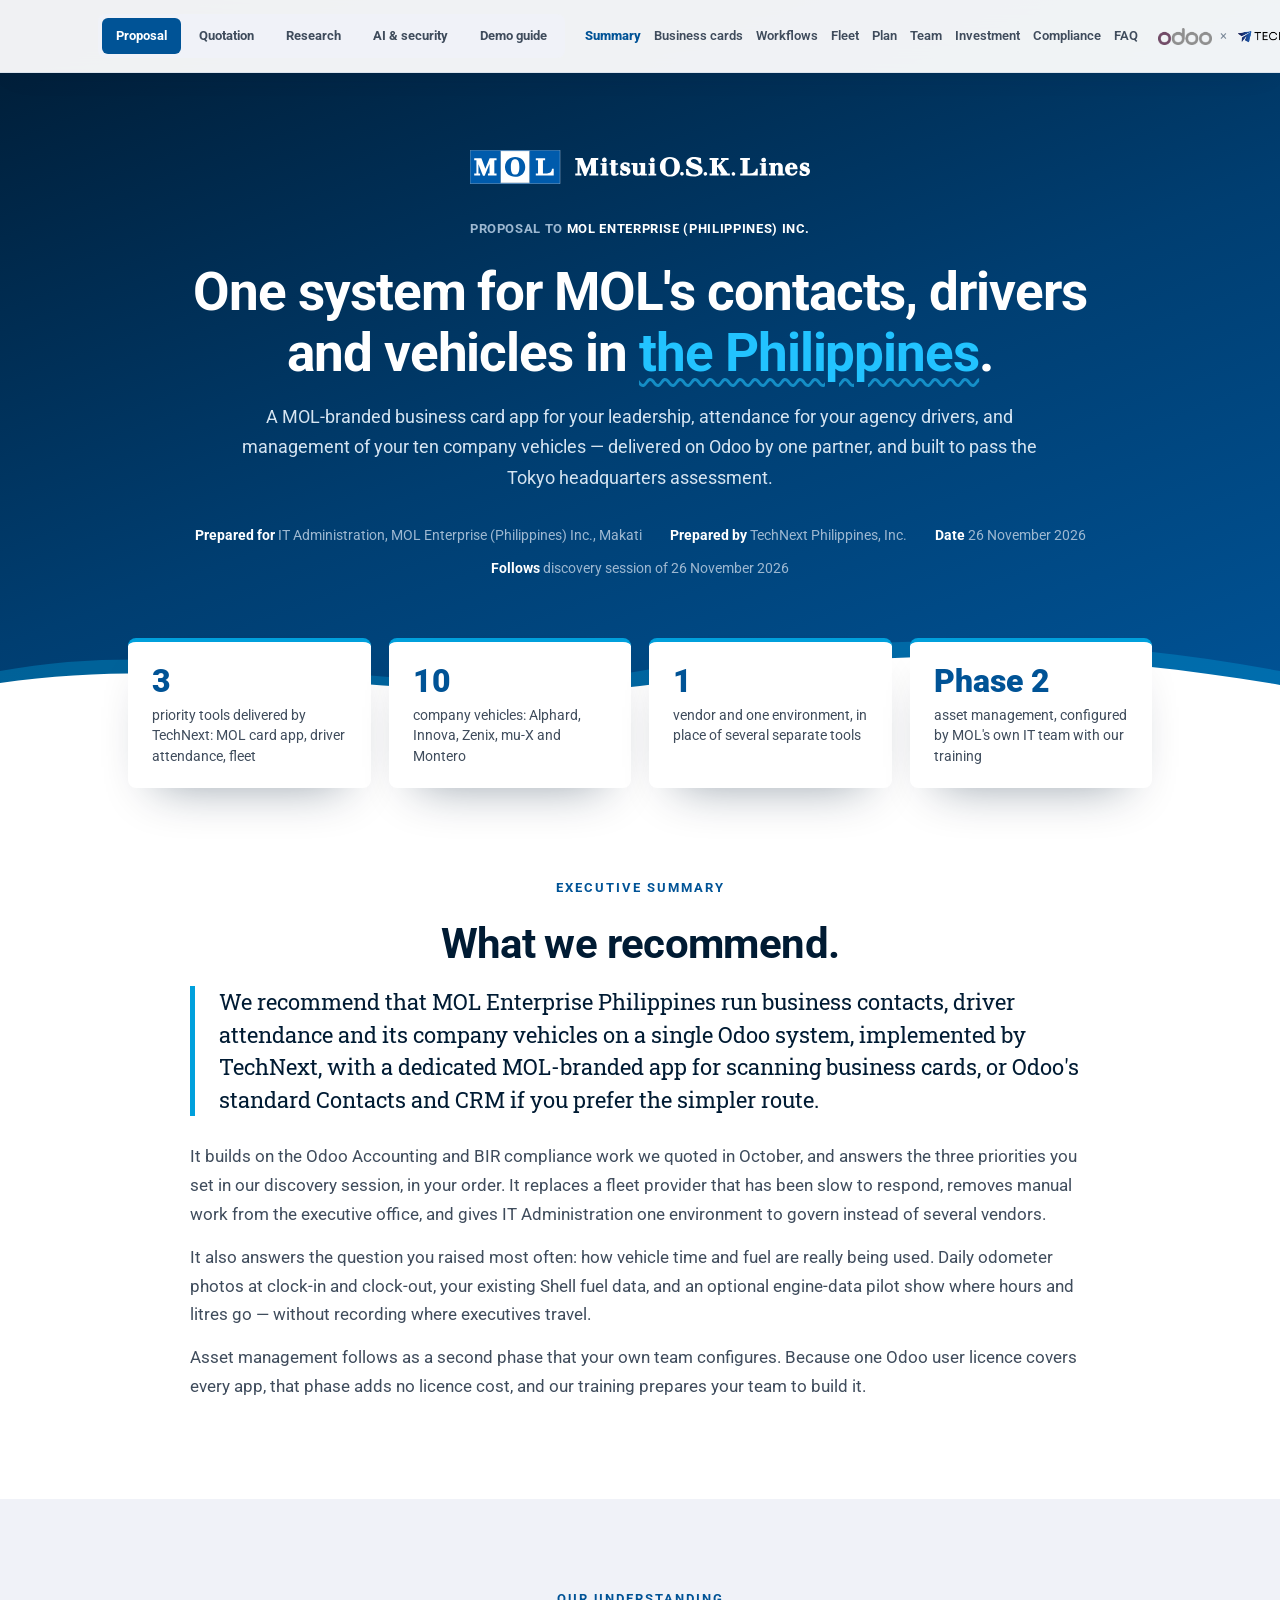
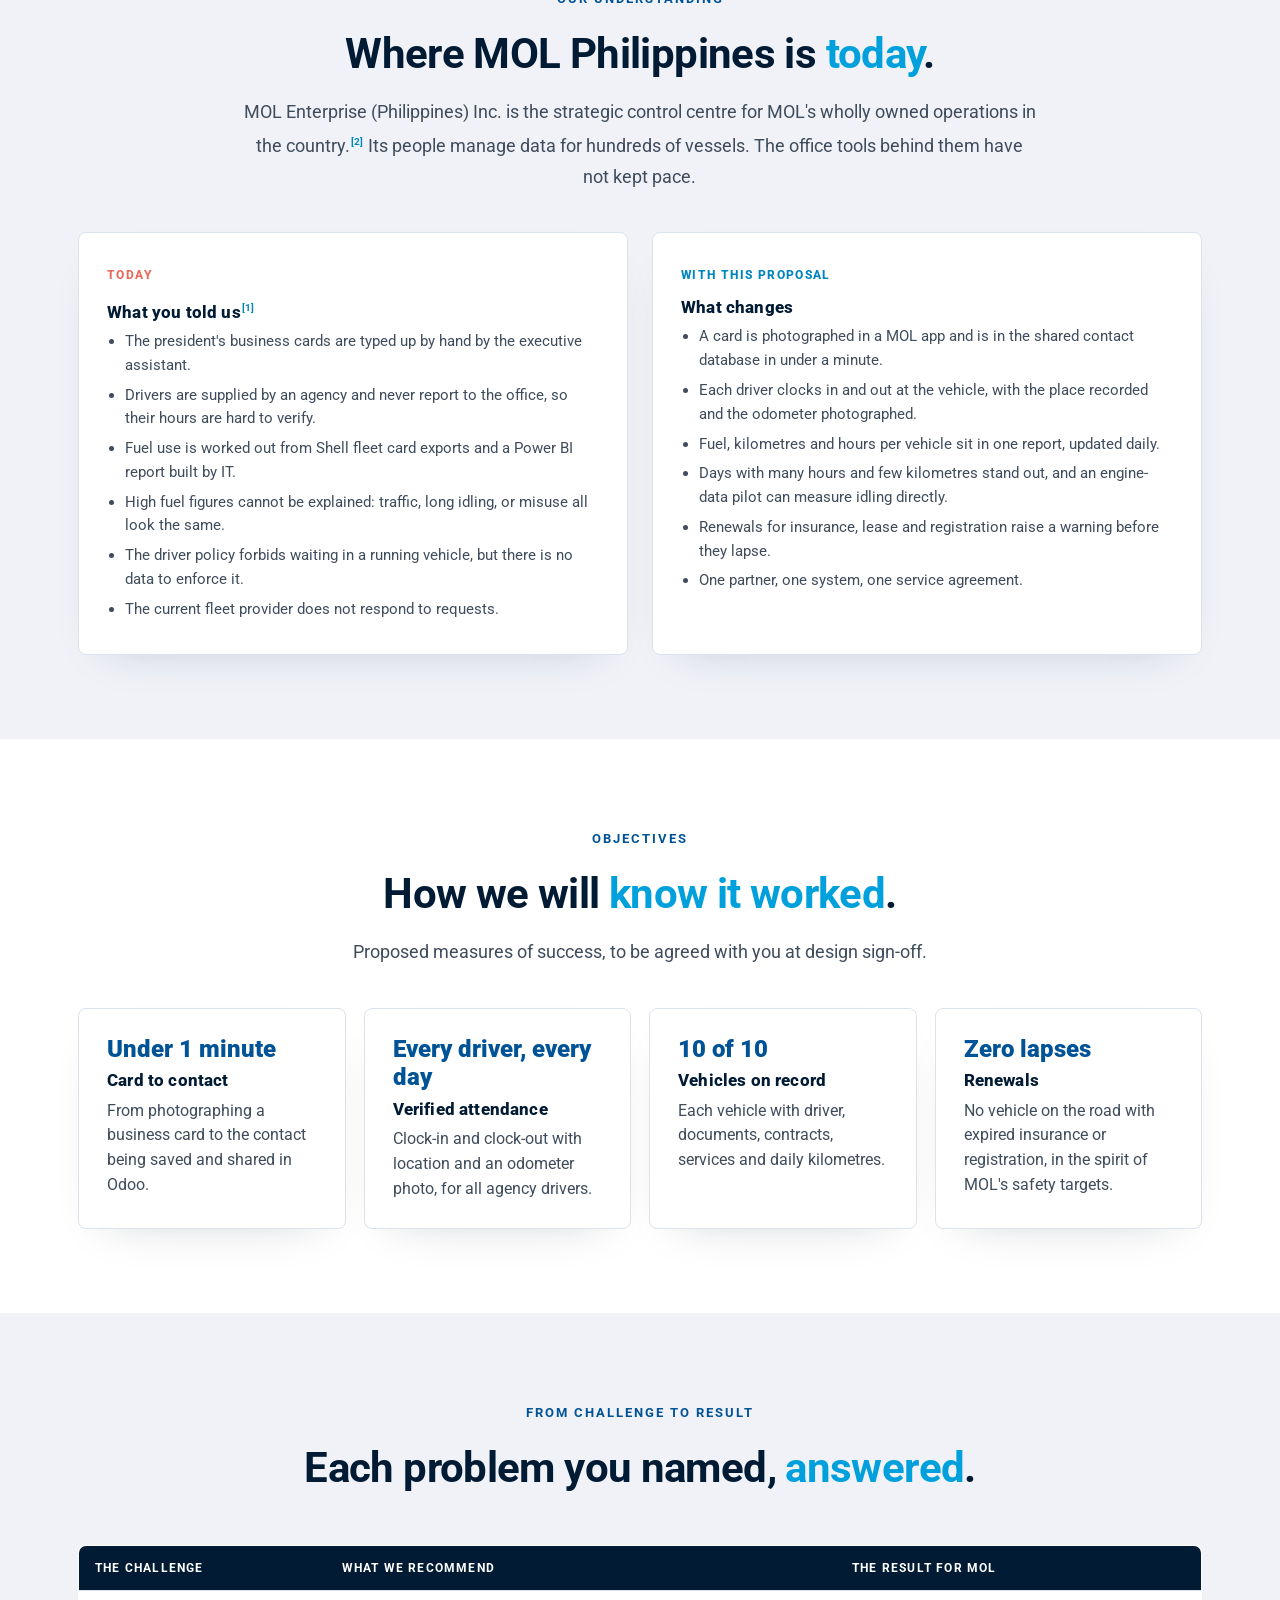
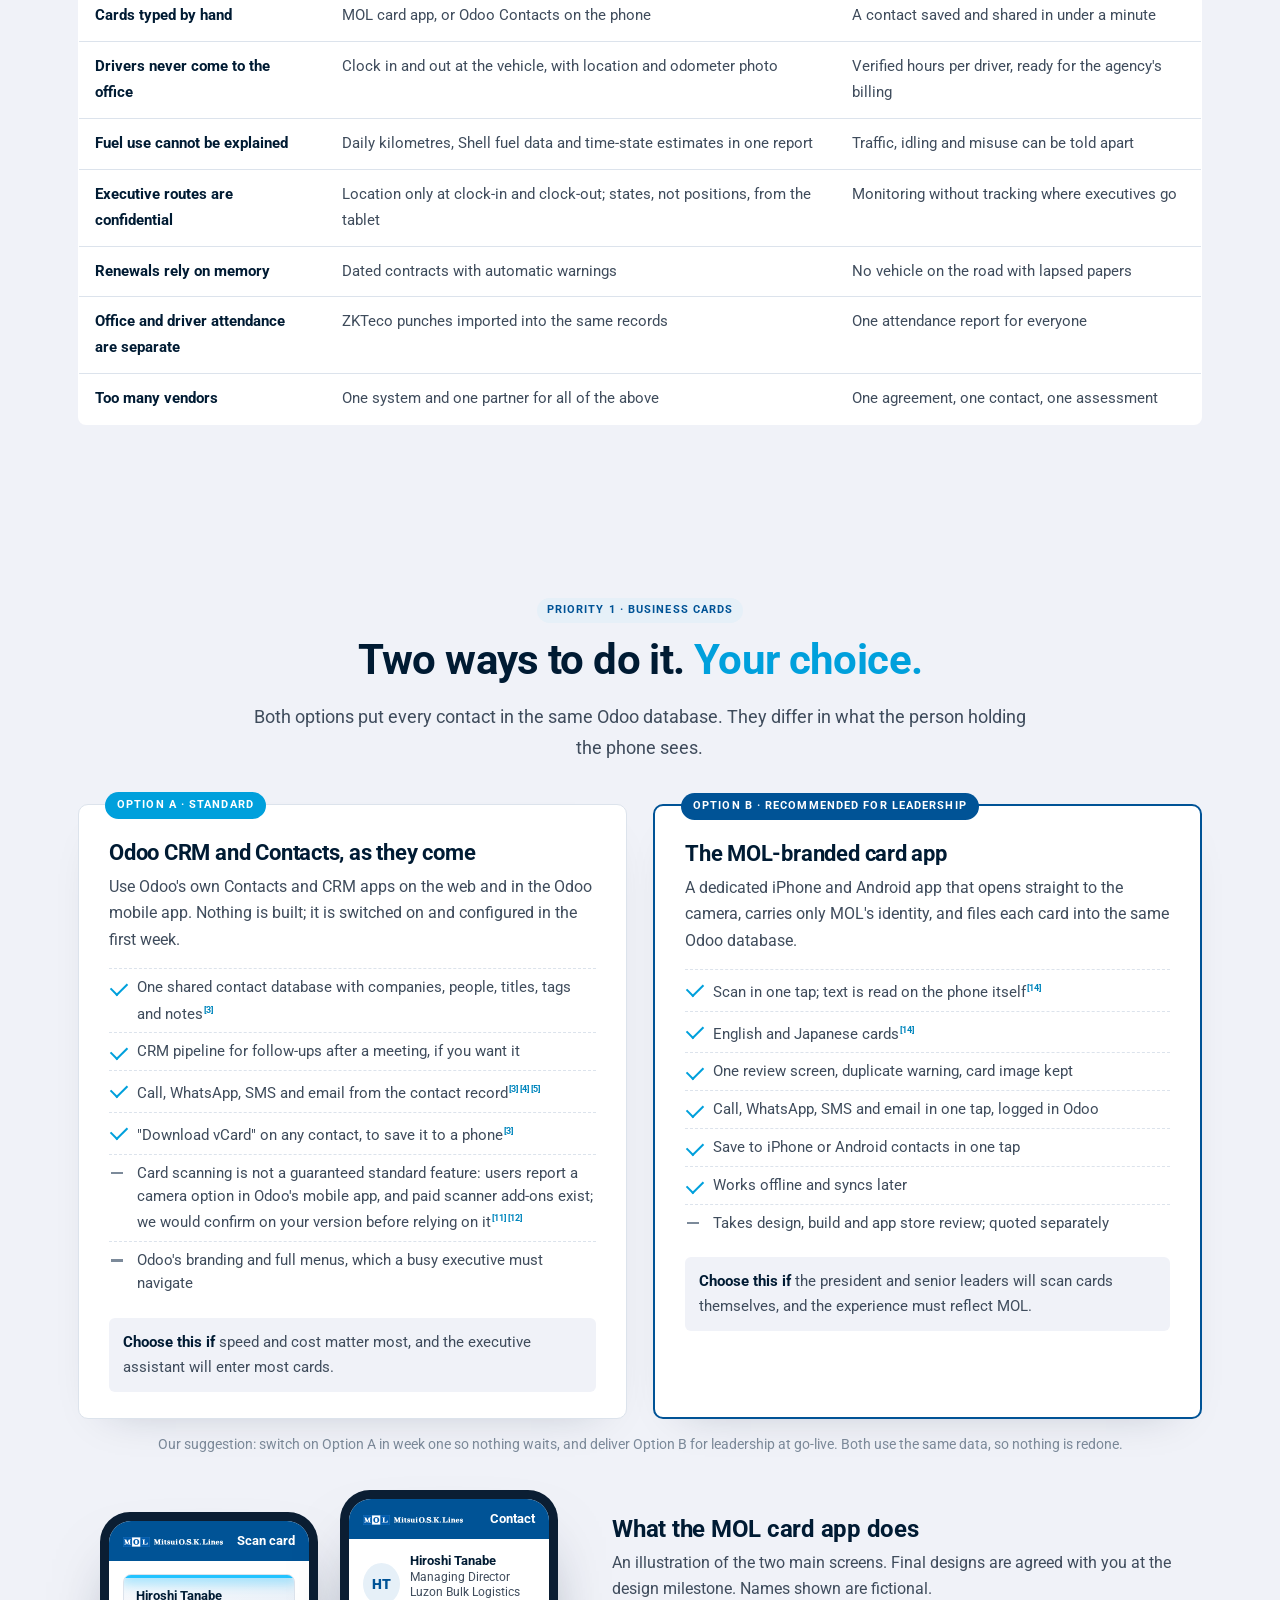
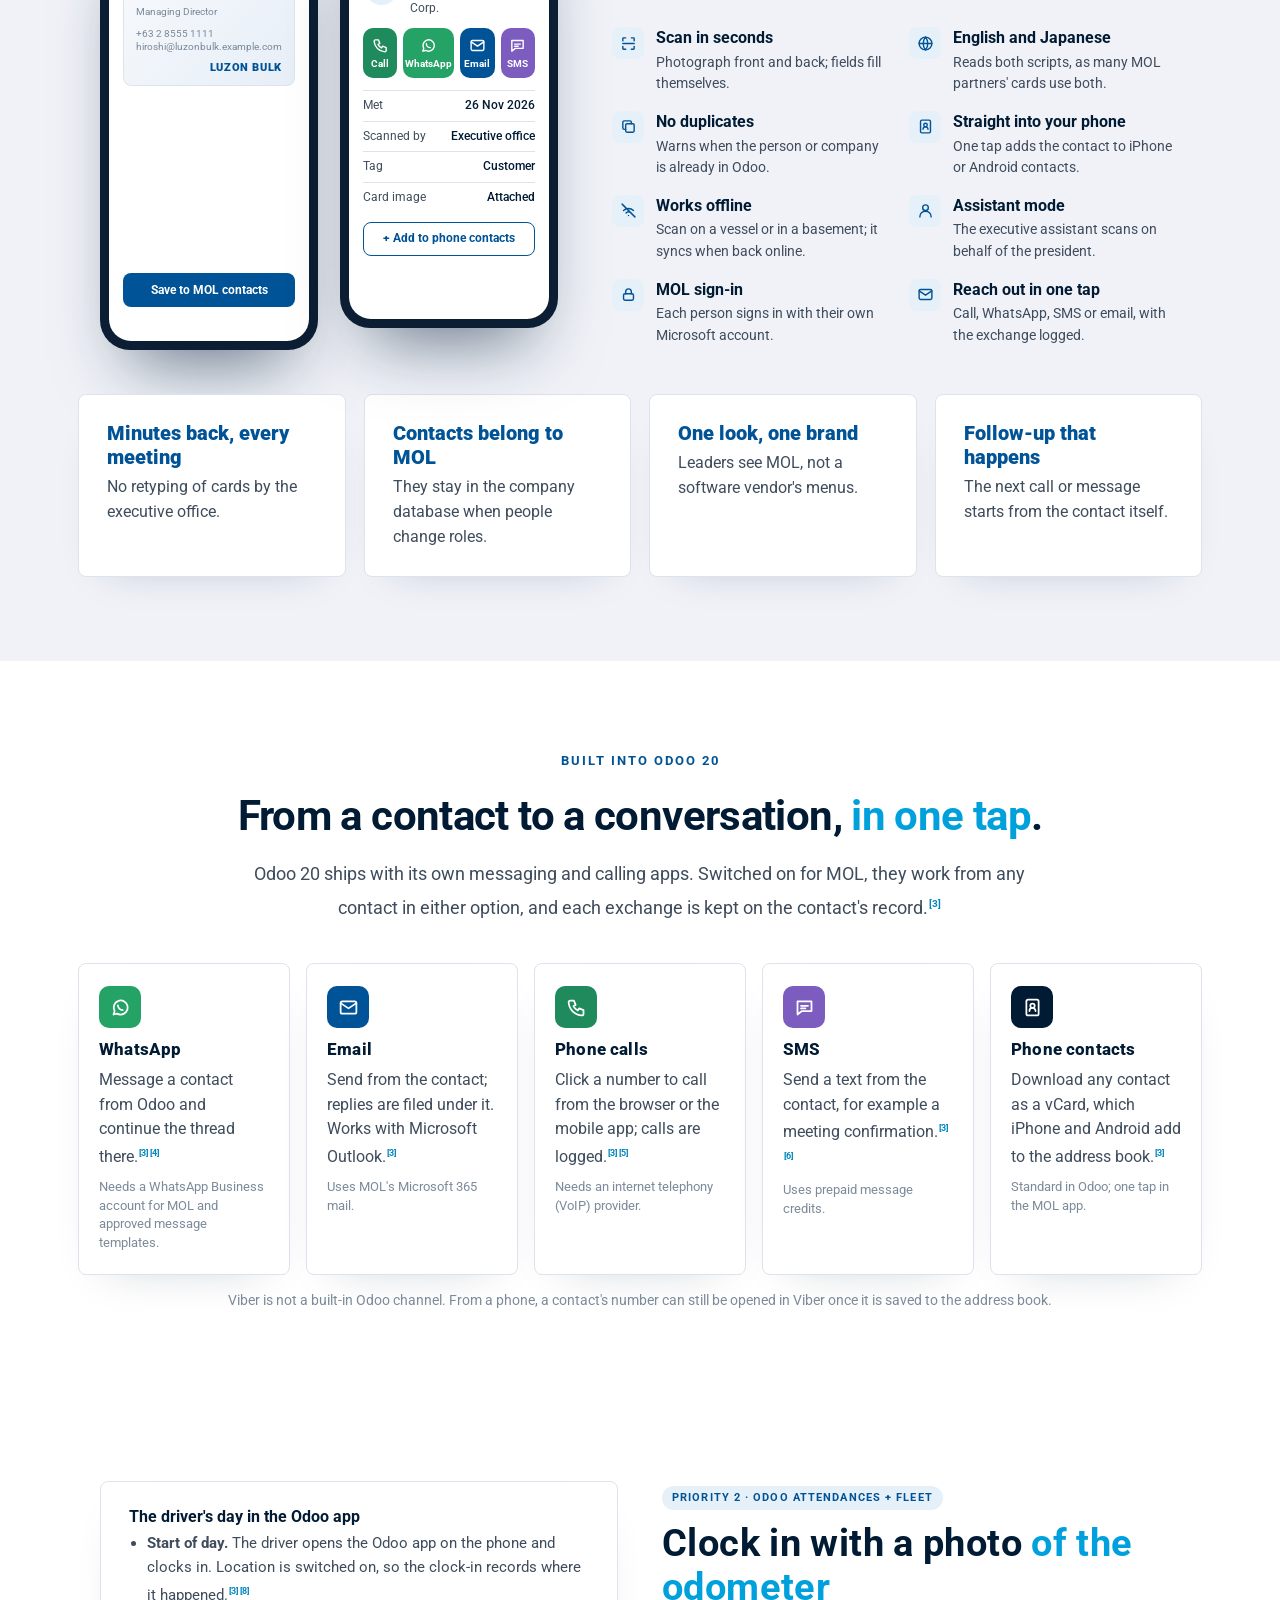
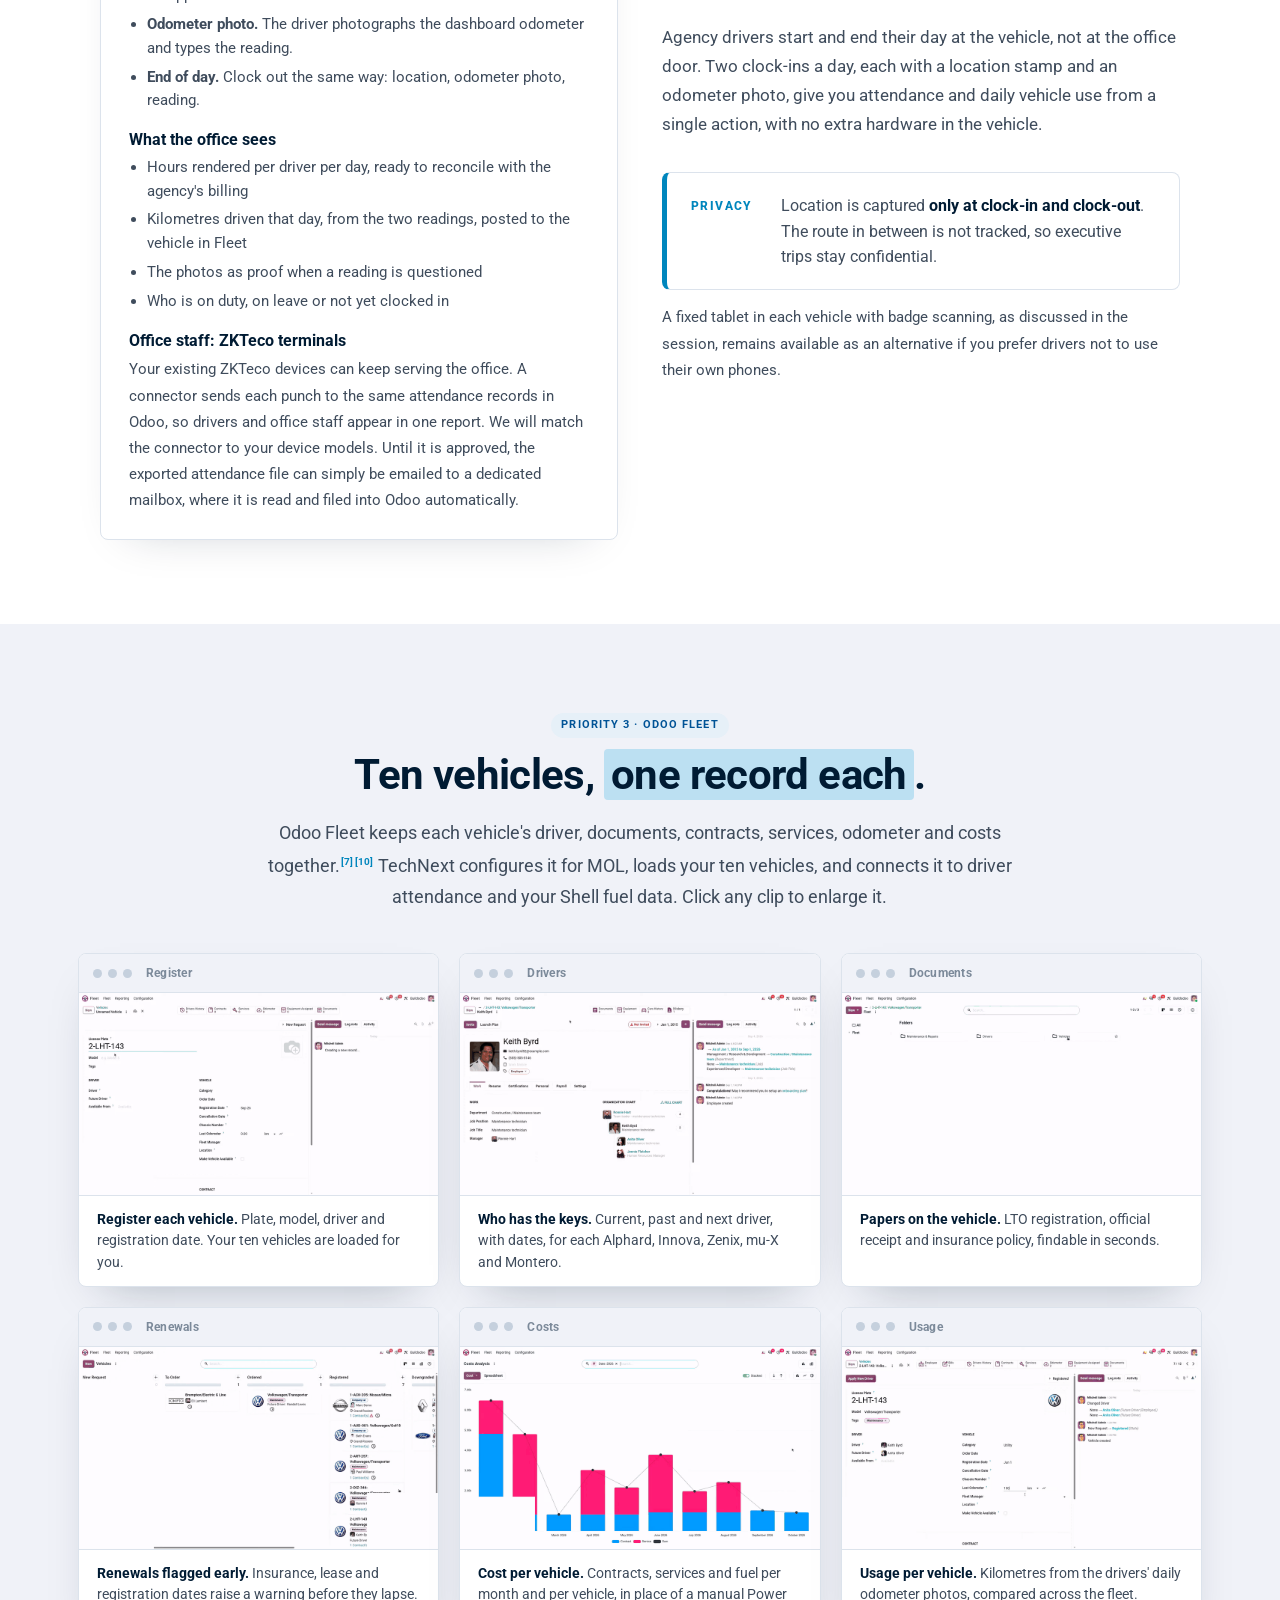
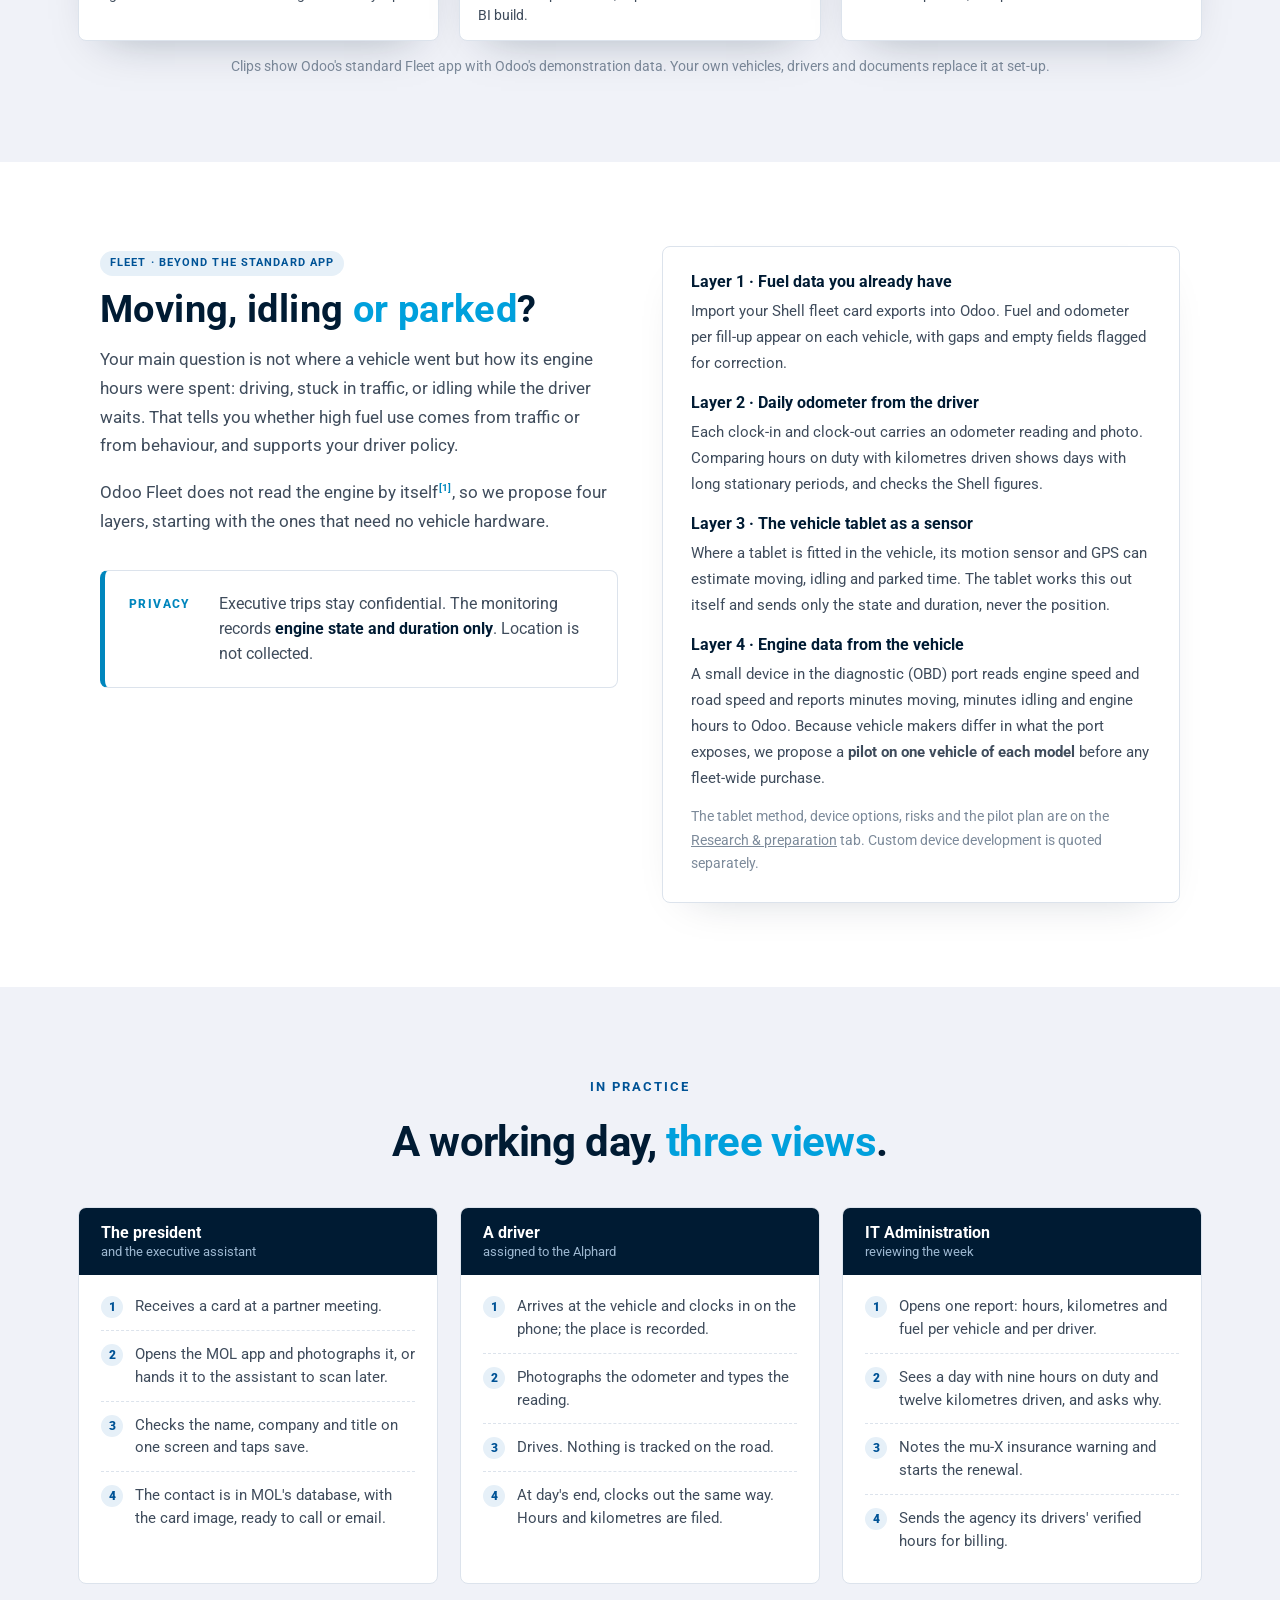
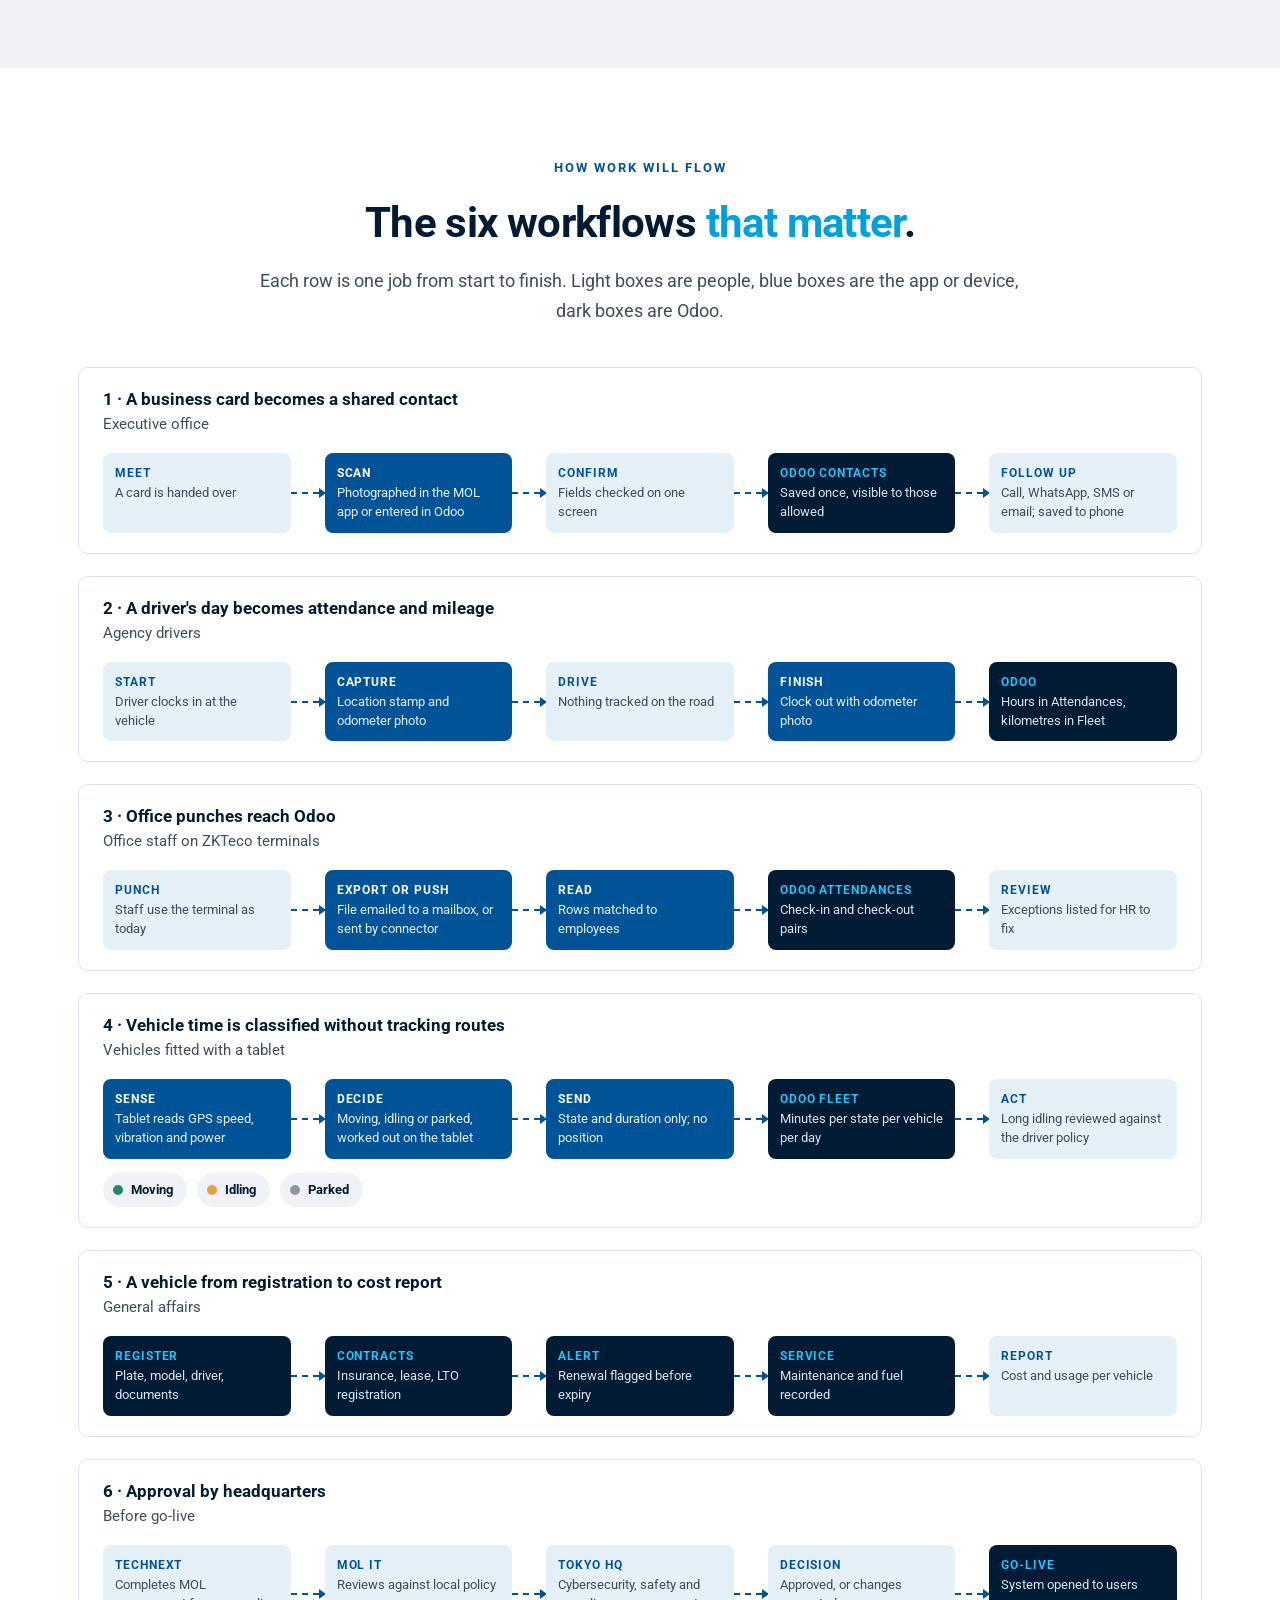
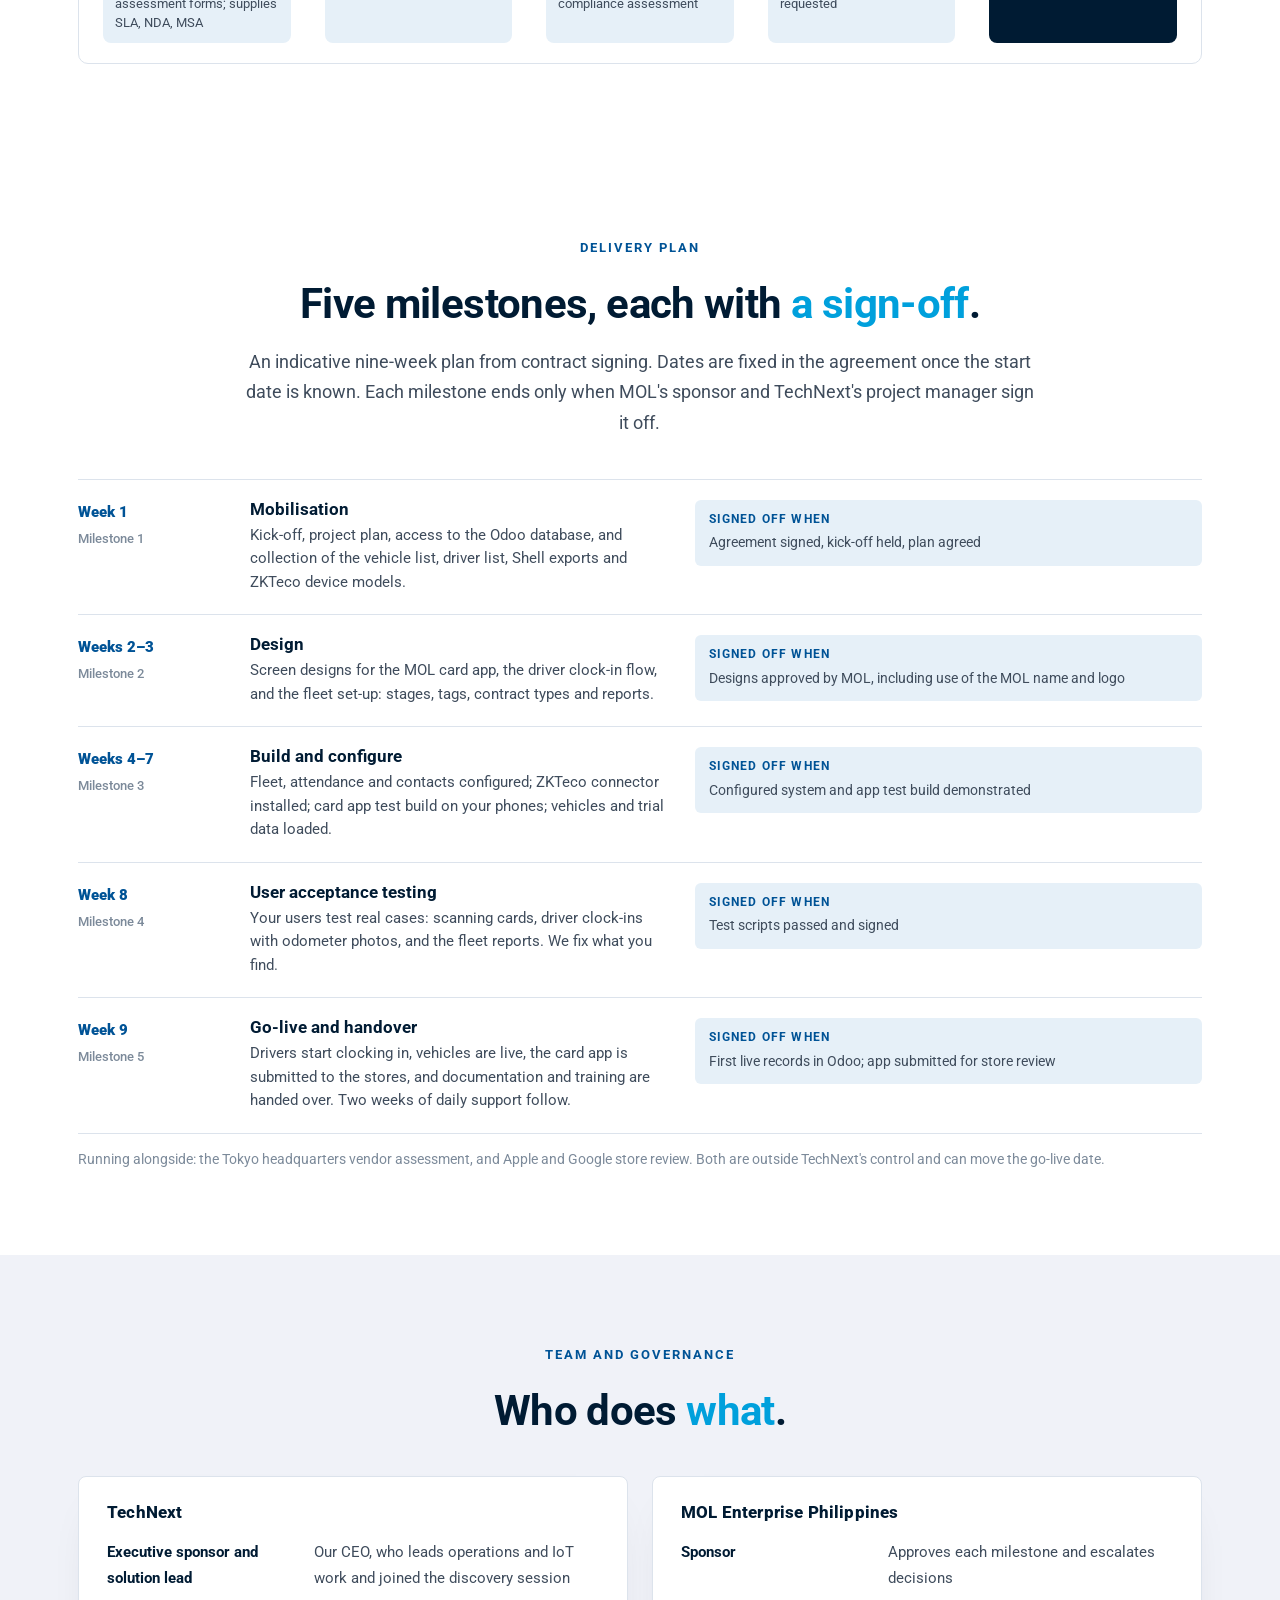
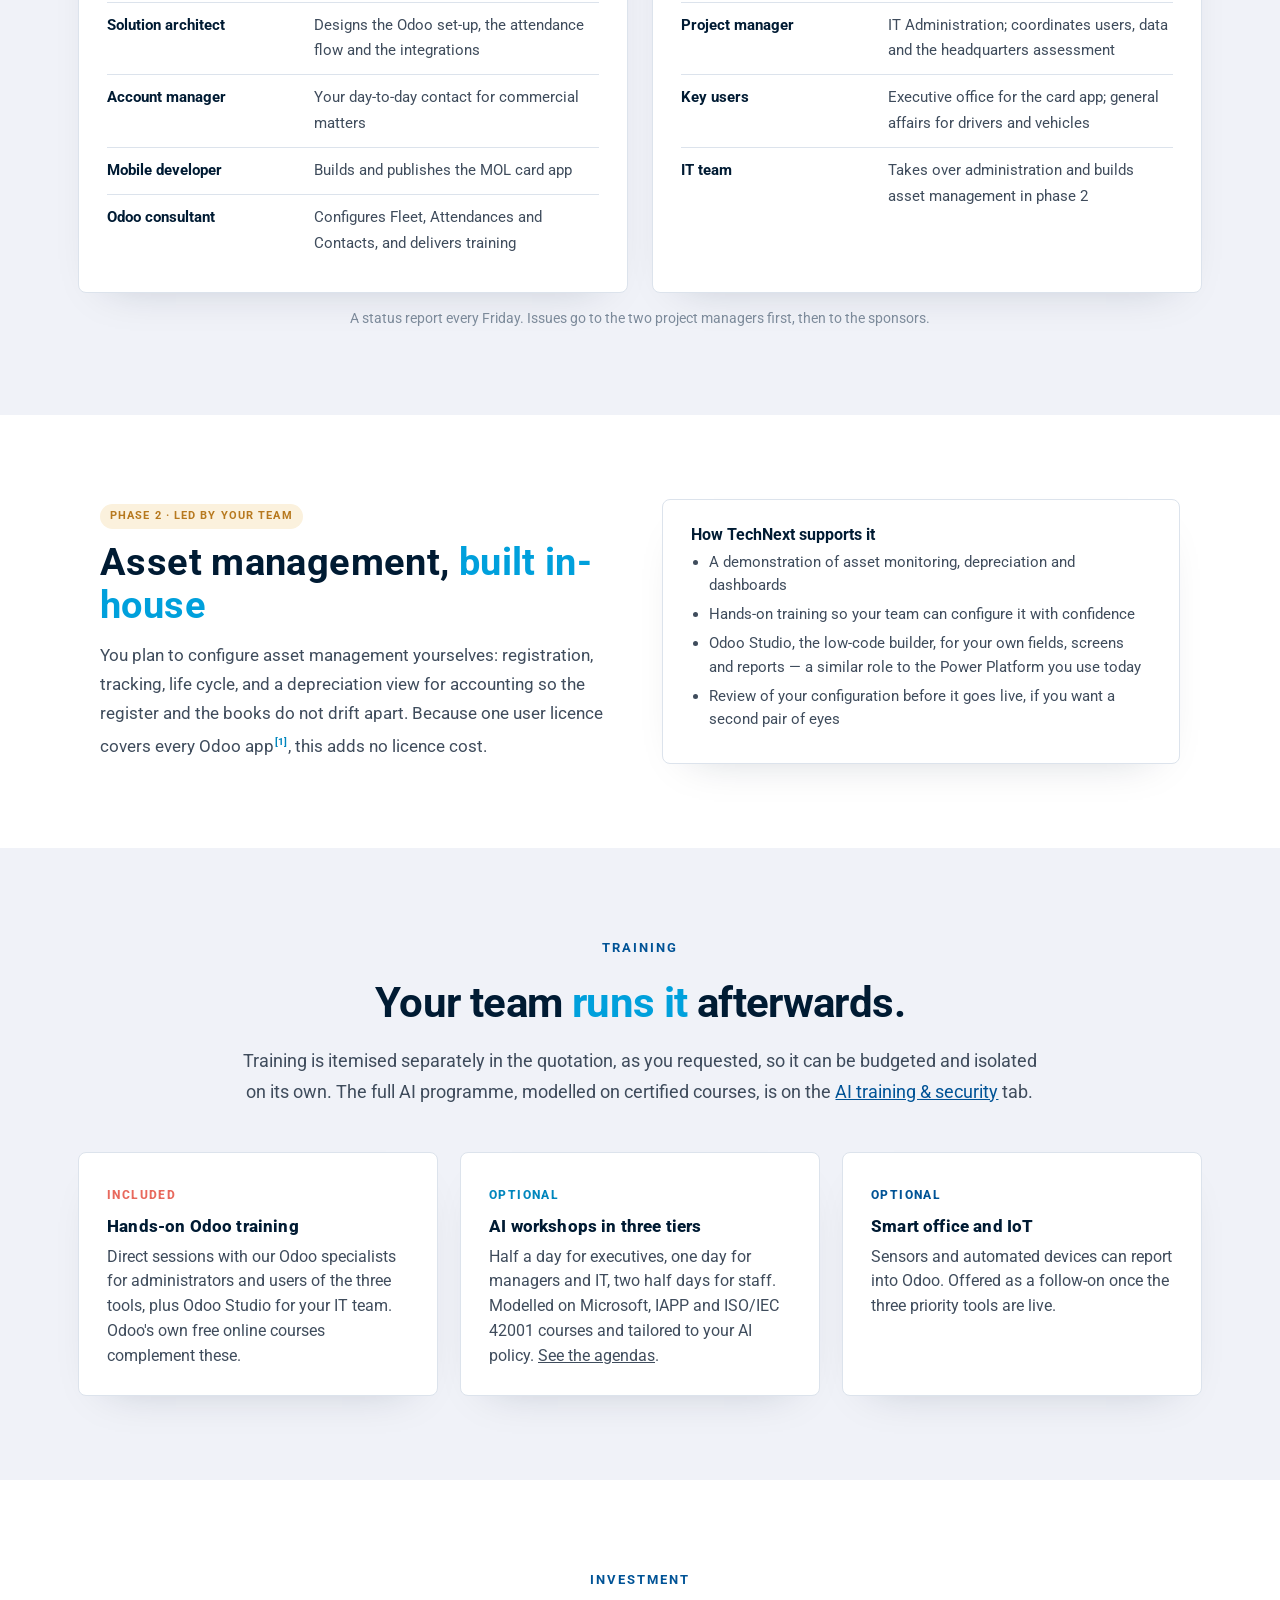
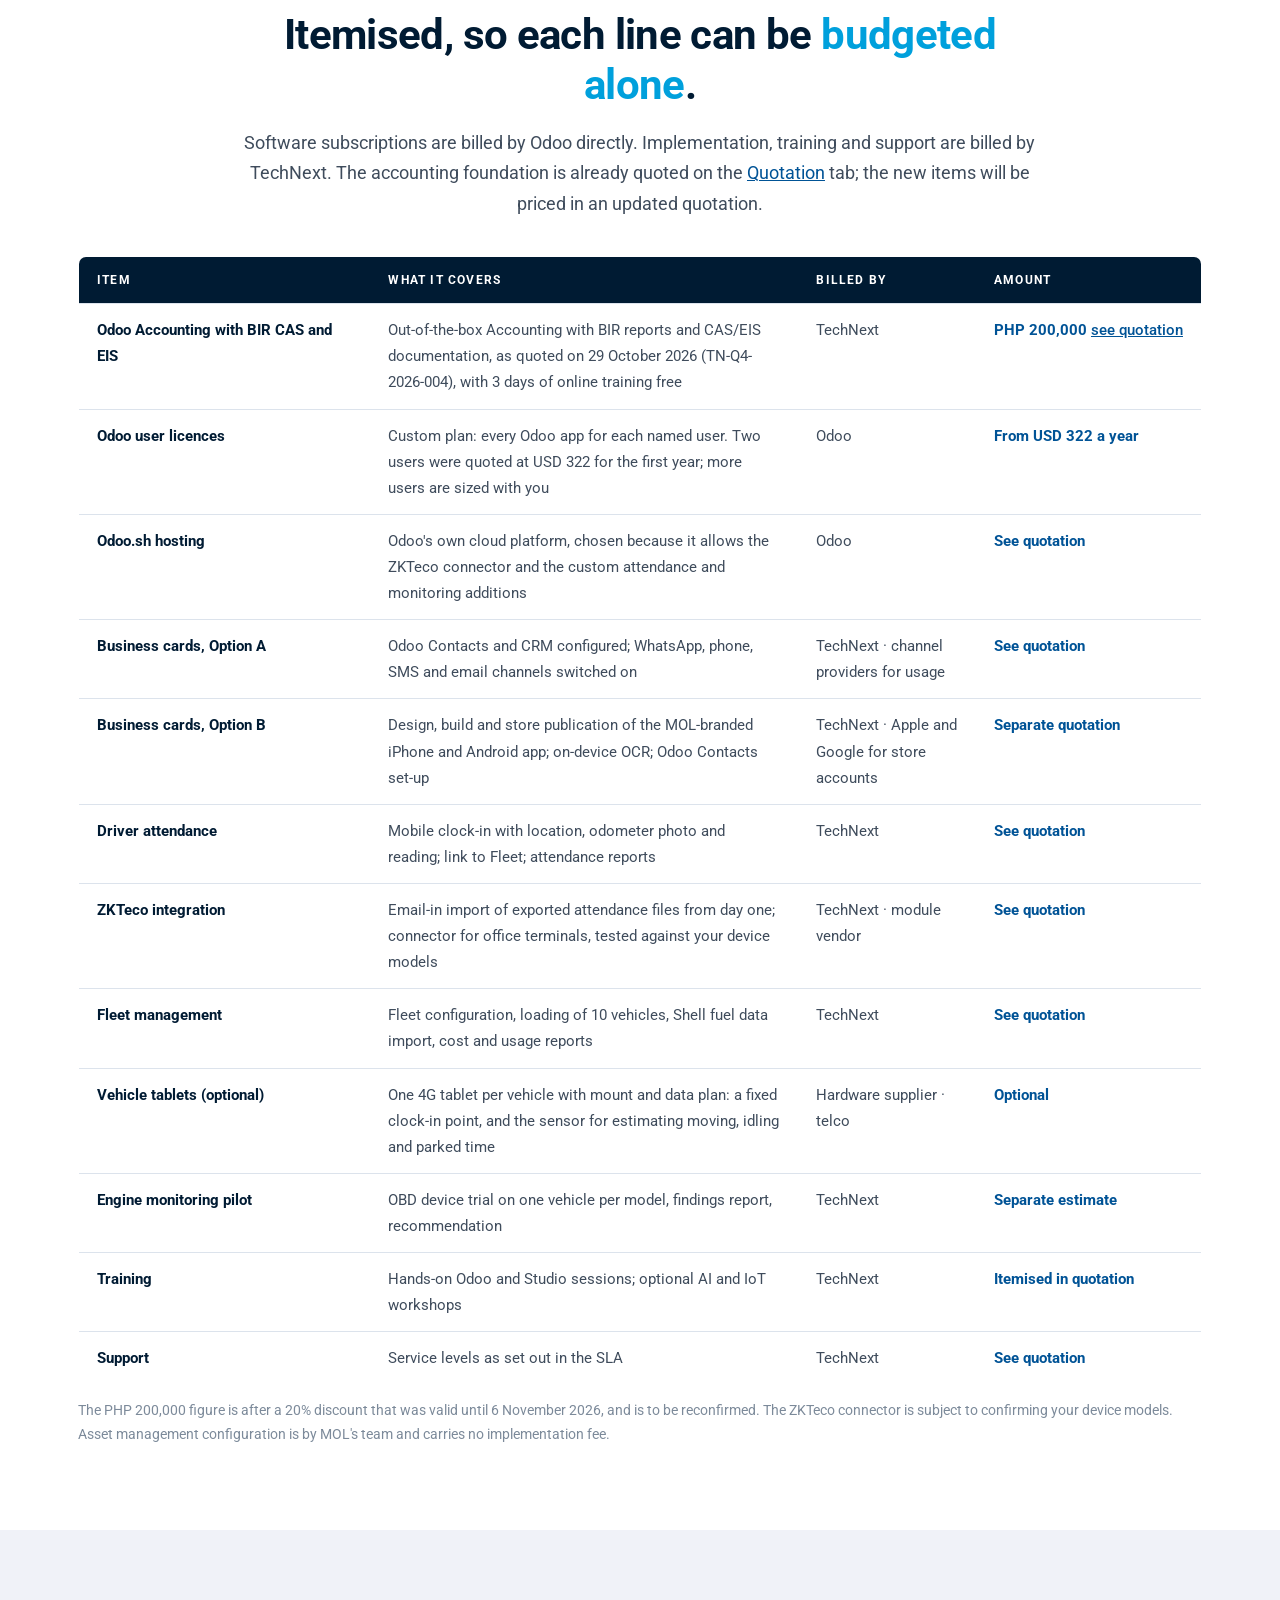
==== commit a1590ff5: "Add Quotation tab (TN-Q4-2026-004) and tie its figures into the proposal Reproduces the 29 October 2" ====
--- a/index.html
+++ b/index.html
@@ -344,7 +344,7 @@
 @media(prefers-reduced-motion:reduce){.bcard::after,.fld,.act,.ar,.st i{animation:none!important}.fld{opacity:1}html.js .rv{opacity:1;transform:none}}
 
 /* ---- review round 2 fixes ---- */
-@media(max-width:860px){.tabs{order:2;width:100%;overflow-x:auto;-webkit-overflow-scrolling:touch;scrollbar-width:none}.tabs::-webkit-scrollbar{display:none}.tabs a{font-size:11.5px;padding:7px 6px;flex:1;text-align:center}}
+@media(max-width:860px){.tabs{order:2;width:100%;overflow-x:auto;-webkit-overflow-scrolling:touch;scrollbar-width:none}.tabs::-webkit-scrollbar{display:none}.tabs a{font-size:11.5px;padding:7px 8px;flex:none;text-align:center}}
 @media(max-width:900px){.next.n3{grid-template-columns:1fr!important}}
 @media(max-width:520px){.phones{gap:10px}.phone{width:156px;padding:7px;border-radius:24px}.scr{border-radius:18px;height:340px;font-size:9.5px}.scr .top{padding:9px 10px;font-size:10.5px}.scr .top img{display:none}.scr .bd{padding:9px 9px}.bcard{height:84px;padding:9px}.bcard b{font-size:10.5px}.bcard i:nth-of-type(n+2){display:none}.bcard .co{font-size:8.5px;right:9px;bottom:7px}.acts{gap:3px}.act{font-size:7.5px;padding:7px 0 5px;border-radius:7px}.act svg{width:13px;height:13px}.who .av{width:32px;height:32px;font-size:11px}.who b{font-size:11px}.savebtn,.tophone{font-size:9.5px;padding:7px}}
 </style>
@@ -355,7 +355,7 @@
 <nav id="nav">
   <div class="nav-inner">
     <a href="#top" class="brand"><img src="img/mol_logo.svg" alt="MOL Mitsui O.S.K. Lines"/></a>
-    <div class="tabs"><a class="on" href="index.html">Proposal</a><a href="research.html">Research</a><a href="ai.html">AI &amp; security</a><a href="demo.html">Demo guide</a></div>
+    <div class="tabs"><a class="on" href="index.html">Proposal</a><a href="quote.html">Quotation</a><a href="research.html">Research</a><a href="ai.html">AI &amp; security</a><a href="demo.html">Demo guide</a></div>
     <div class="nav-links">
       <a href="#summary">Summary</a>
       <a href="#cards">Business cards</a>
@@ -400,7 +400,7 @@
     <h2 class="section-h">What we recommend.</h2></div>
     <div class="exec">
       <p class="lead">We recommend that MOL Enterprise Philippines run business contacts, driver attendance and its company vehicles on a single Odoo system, implemented by TechNext, with a dedicated MOL-branded app for scanning business cards, or Odoo's standard Contacts and CRM if you prefer the simpler route.</p>
-      <p>This answers the three priorities you set in our discovery session, in your order. It replaces a fleet provider that has been slow to respond, removes manual work from the executive office, and gives IT Administration one environment to govern instead of several vendors.</p>
+      <p>It builds on the Odoo Accounting and BIR compliance work we quoted in October, and answers the three priorities you set in our discovery session, in your order. It replaces a fleet provider that has been slow to respond, removes manual work from the executive office, and gives IT Administration one environment to govern instead of several vendors.</p>
       <p>It also answers the question you raised most often: how vehicle time and fuel are really being used. Daily odometer photos at clock-in and clock-out, your existing Shell fuel data, and an optional engine-data pilot show where hours and litres go — without recording where executives travel.</p>
       <p>Asset management follows as a second phase that your own team configures. Because one Odoo user licence covers every app, that phase adds no licence cost, and our training prepares your team to build it.</p>
     </div>
@@ -766,10 +766,11 @@
   <div class="container center">
     <span class="eyebrow">Investment</span>
     <h2 class="section-h">Itemised, so each line can be <span class="w-teal">budgeted alone</span>.</h2>
-    <p class="section-sub">Software subscriptions are billed by Odoo directly. Implementation, training and support are billed by TechNext. Amounts are in the quotation that accompanies this proposal.</p>
+    <p class="section-sub">Software subscriptions are billed by Odoo directly. Implementation, training and support are billed by TechNext. The accounting foundation is already quoted on the <a href="quote.html" style="text-decoration:underline;color:var(--purple)">Quotation</a> tab; the new items will be priced in an updated quotation.</p>
     <div class="tw"><table class="inv">
       <tr><th>Item</th><th>What it covers</th><th>Billed by</th><th>Amount</th></tr>
-      <tr><td>Odoo user licences</td><td>Custom plan: every Odoo app for each named user</td><td>Odoo</td><td>See quotation</td></tr>
+      <tr><td>Odoo Accounting with BIR CAS and EIS</td><td>Out-of-the-box Accounting with BIR reports and CAS/EIS documentation, as quoted on 29 October 2026 (TN-Q4-2026-004), with 3 days of online training free</td><td>TechNext</td><td>PHP 200,000 <a href="quote.html" style="text-decoration:underline;font-weight:500">see quotation</a></td></tr>
+      <tr><td>Odoo user licences</td><td>Custom plan: every Odoo app for each named user. Two users were quoted at USD 322 for the first year; more users are sized with you</td><td>Odoo</td><td>From USD 322 a year</td></tr>
       <tr><td>Odoo.sh hosting</td><td>Odoo's own cloud platform, chosen because it allows the ZKTeco connector and the custom attendance and monitoring additions</td><td>Odoo</td><td>See quotation</td></tr>
       <tr><td>Business cards, Option A</td><td>Odoo Contacts and CRM configured; WhatsApp, phone, SMS and email channels switched on</td><td>TechNext · channel providers for usage</td><td>See quotation</td></tr>
       <tr><td>Business cards, Option B</td><td>Design, build and store publication of the MOL-branded iPhone and Android app; on-device OCR; Odoo Contacts set-up</td><td>TechNext · Apple and Google for store accounts</td><td>Separate quotation</td></tr>
@@ -781,7 +782,7 @@
       <tr><td>Training</td><td>Hands-on Odoo and Studio sessions; optional AI and IoT workshops</td><td>TechNext</td><td>Itemised in quotation</td></tr>
       <tr><td>Support</td><td>Service levels as set out in the SLA</td><td>TechNext</td><td>See quotation</td></tr>
     </table></div>
-    <p class="fine">The ZKTeco connector is subject to confirming your device models. Asset management configuration is by MOL's team and carries no implementation fee.</p>
+    <p class="fine">The PHP 200,000 figure is after a 20% discount that was valid until 6 November 2026, and is to be reconfirmed. The ZKTeco connector is subject to confirming your device models. Asset management configuration is by MOL's team and carries no implementation fee.</p>
   </div>
 </section>
 <section id="compliance" class="alt">
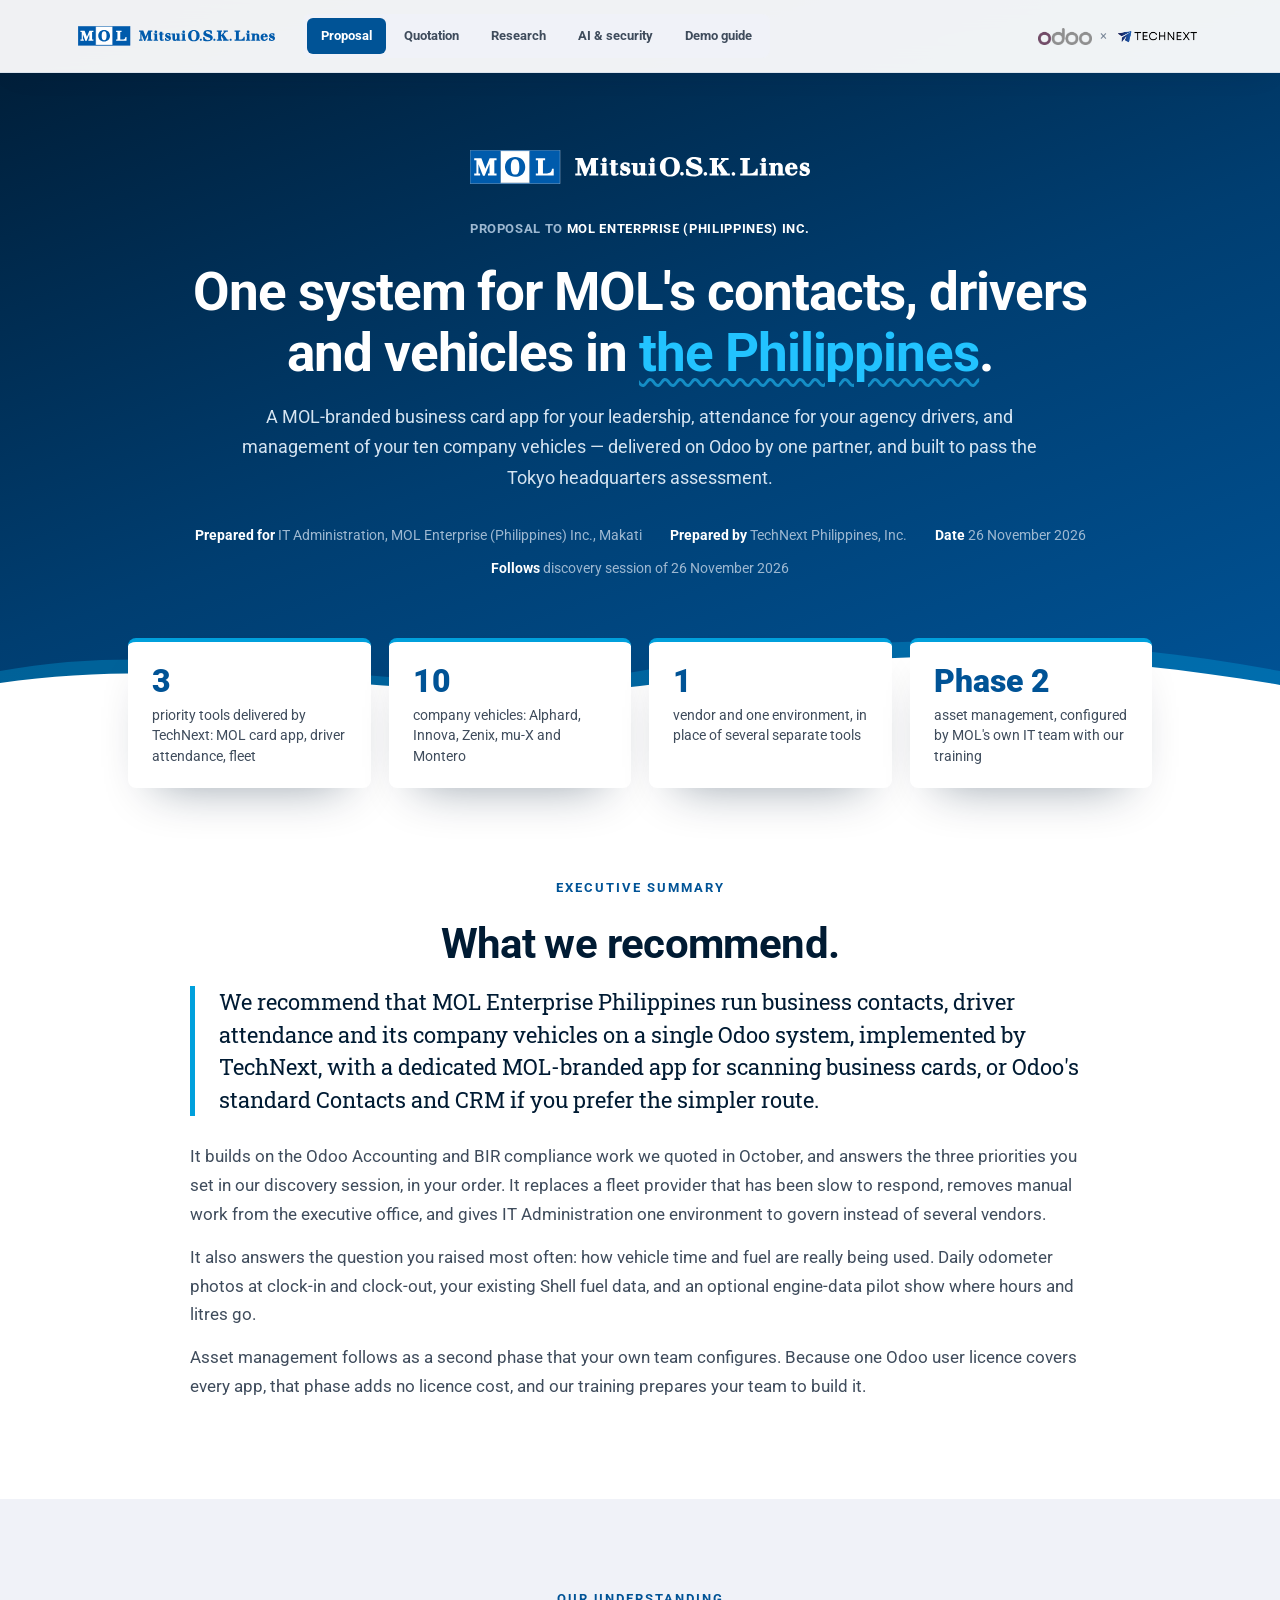
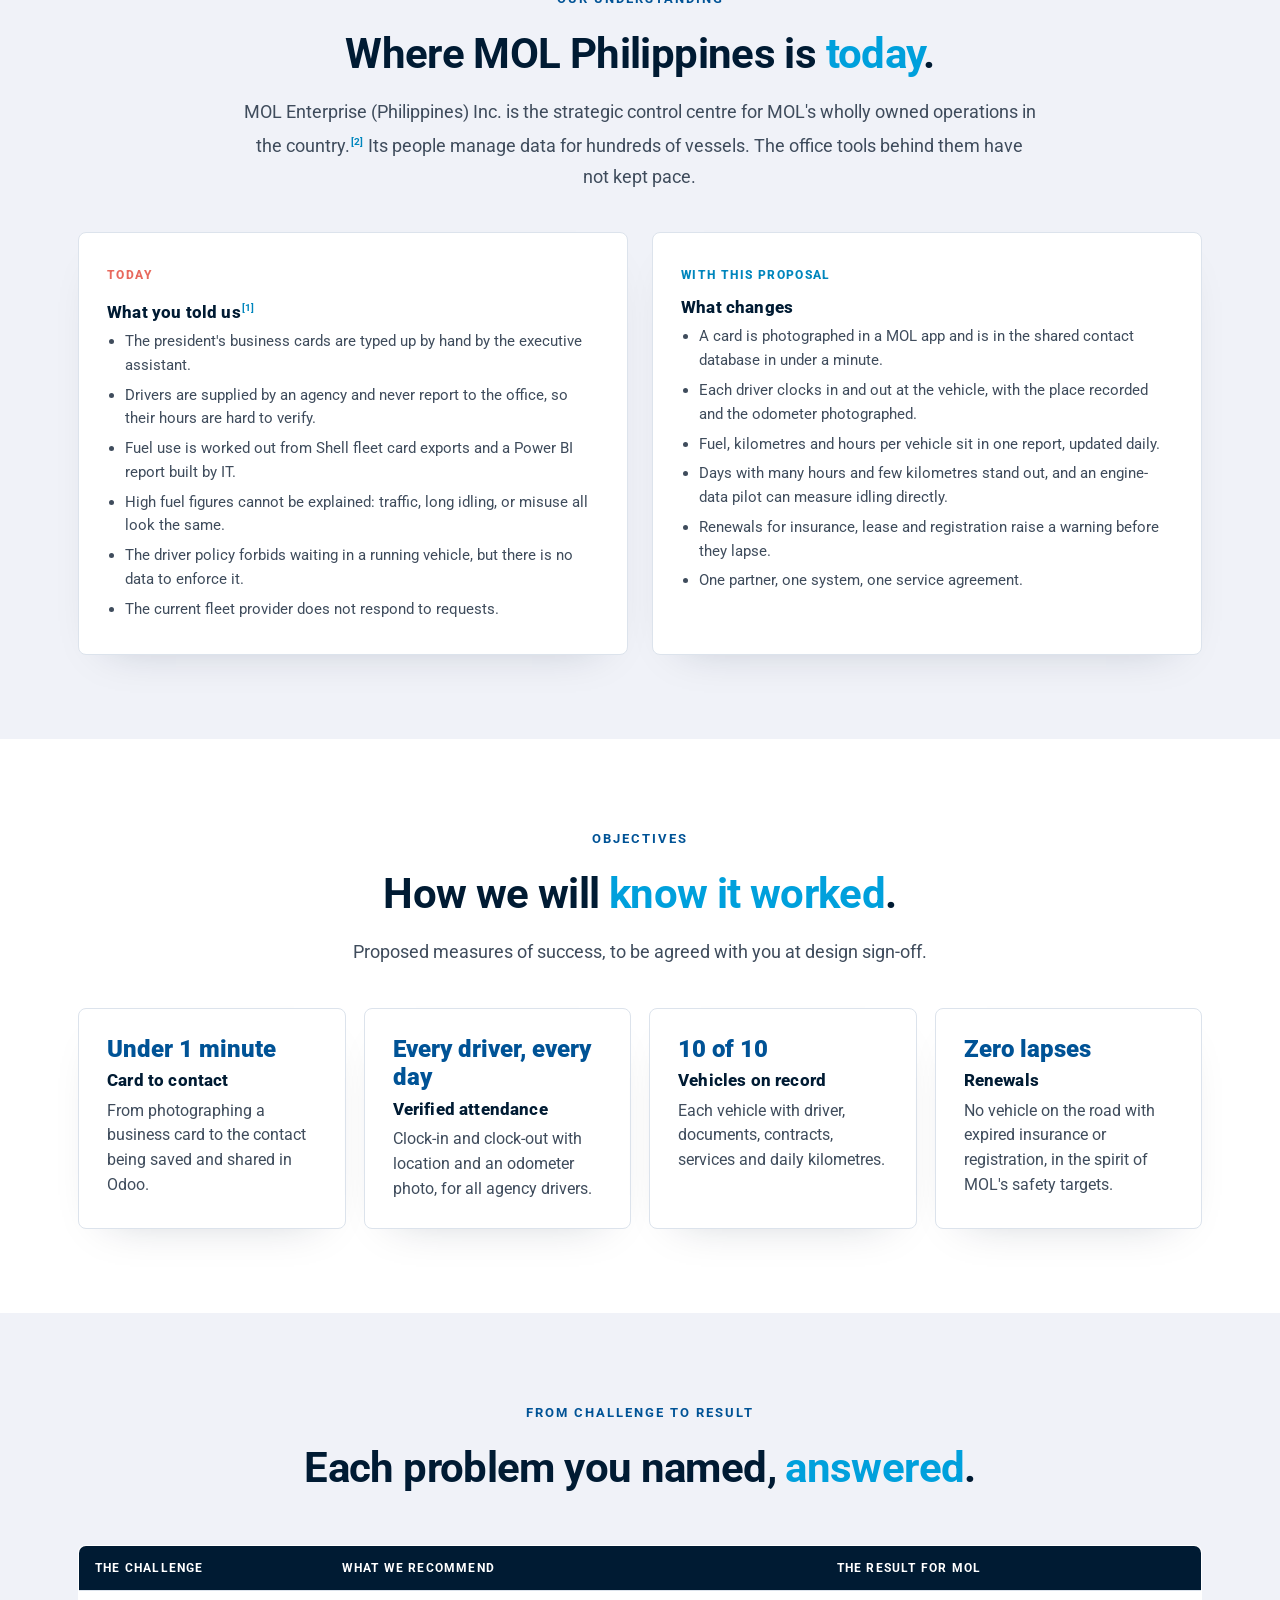
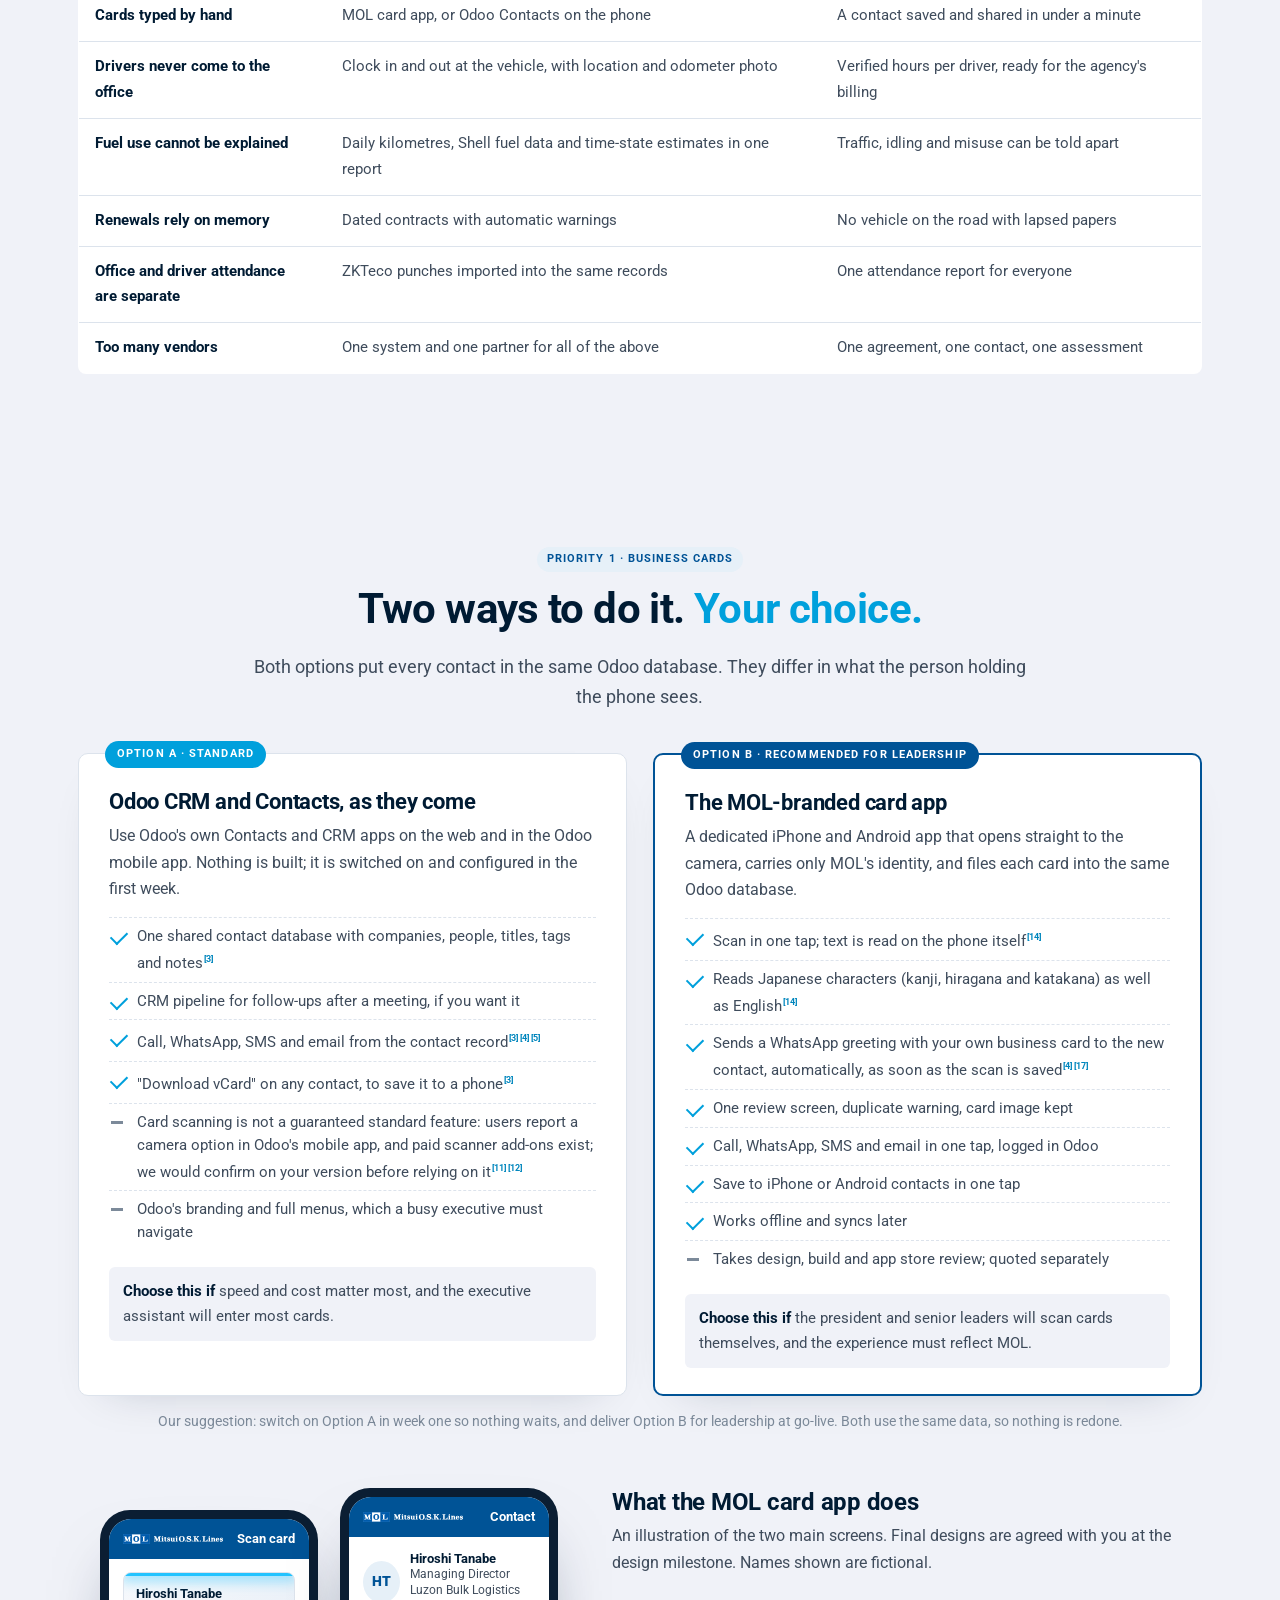
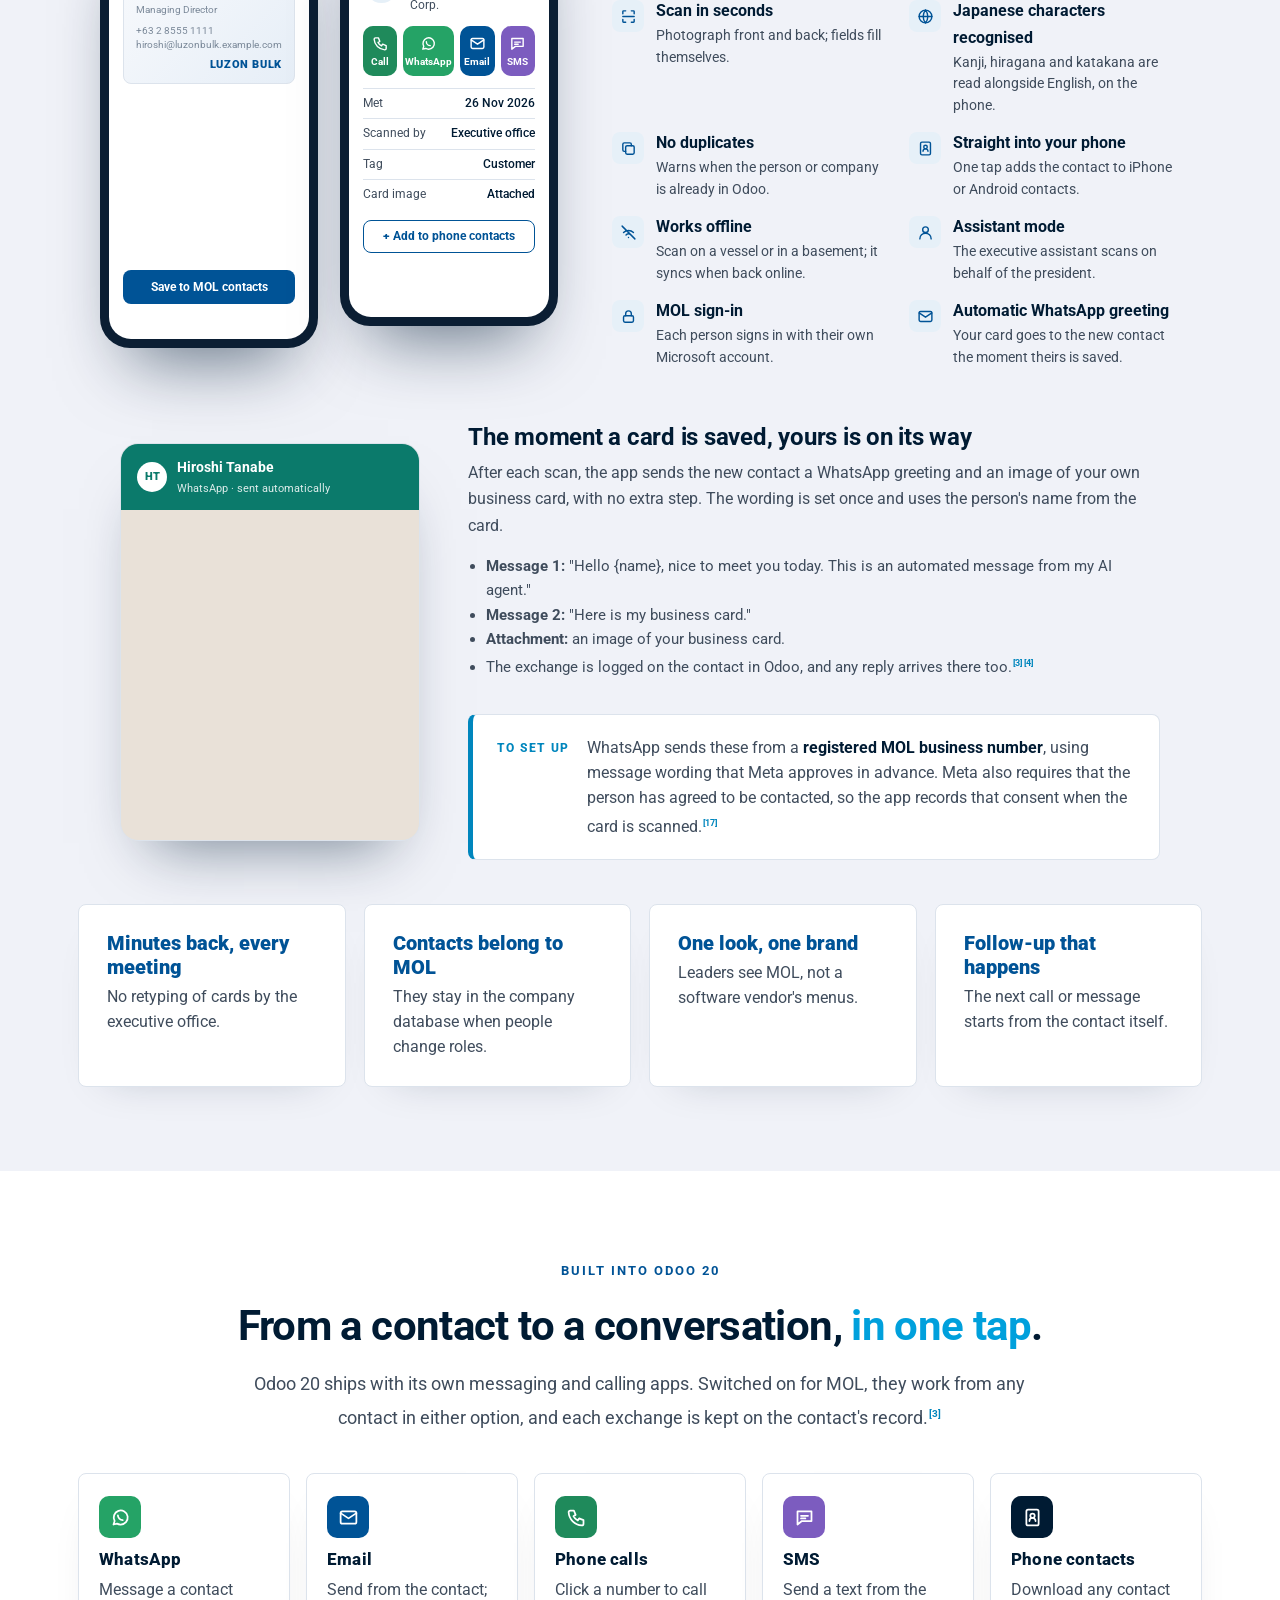
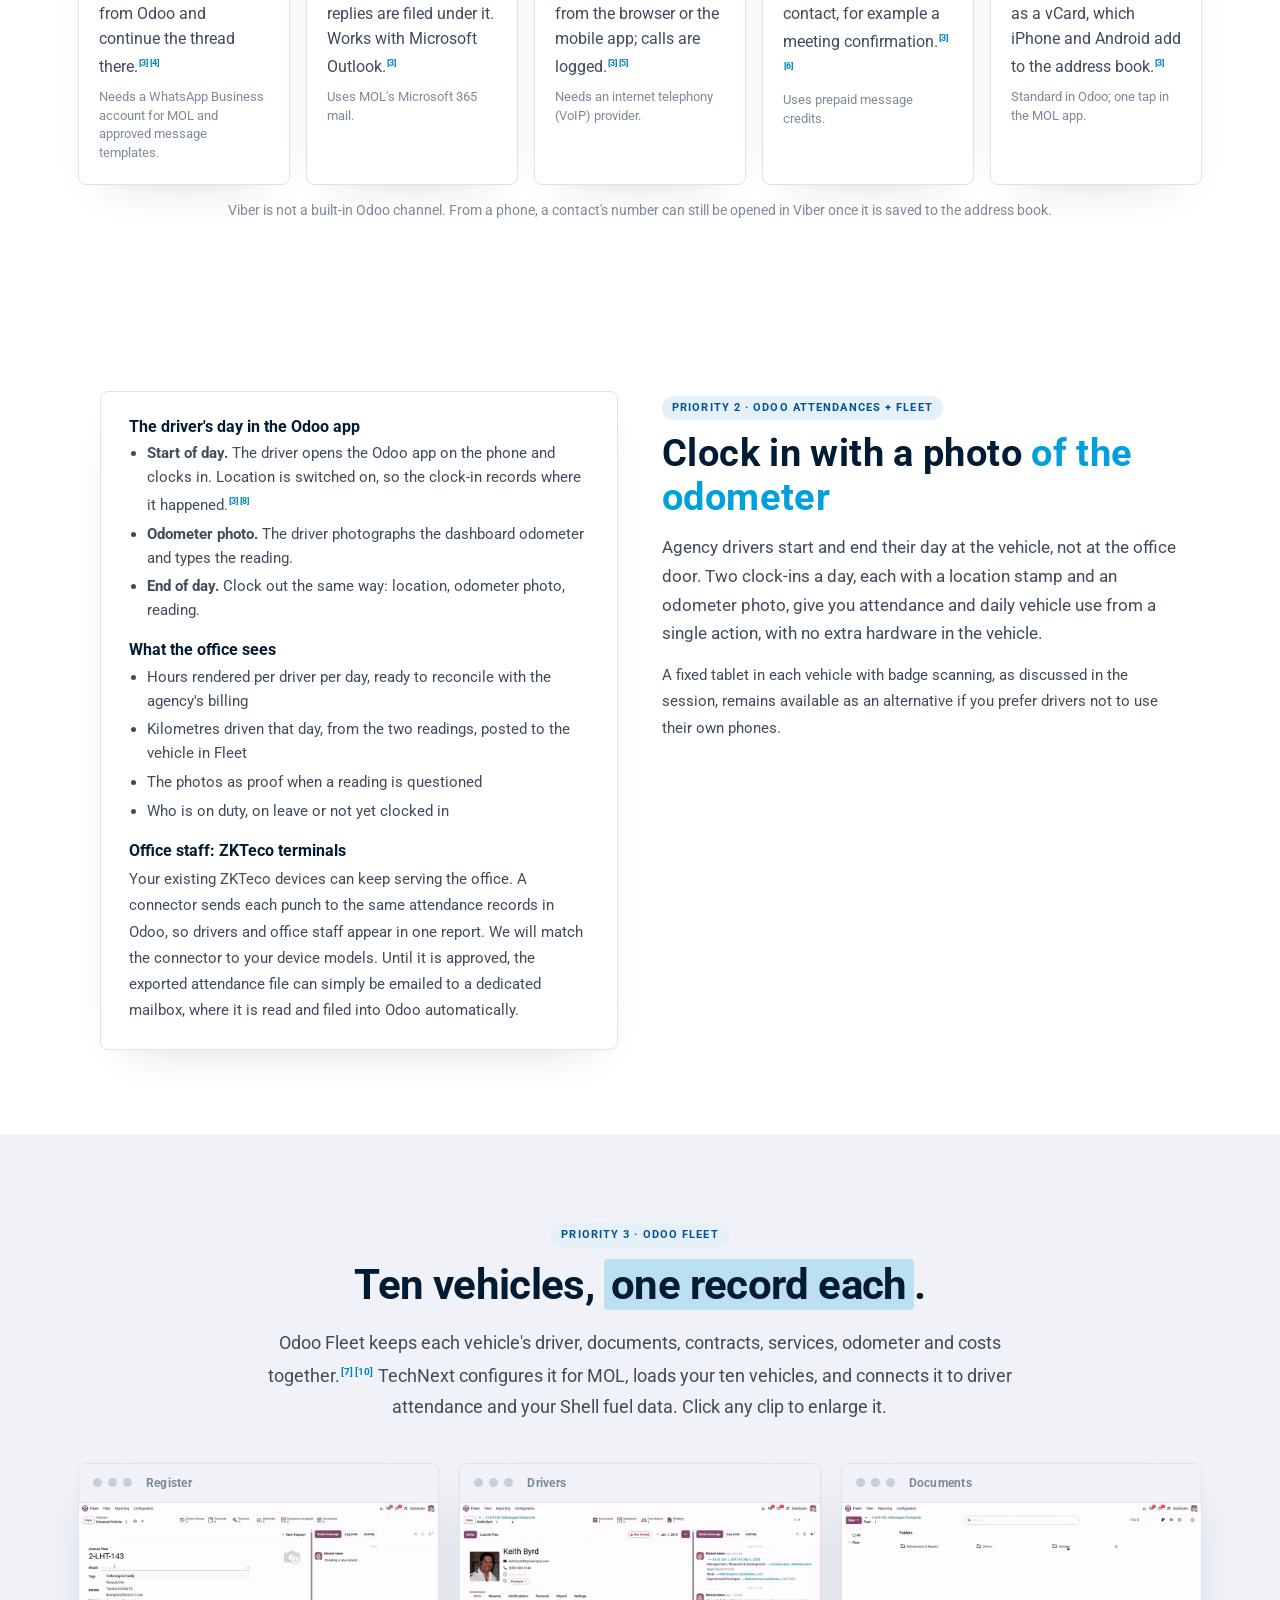
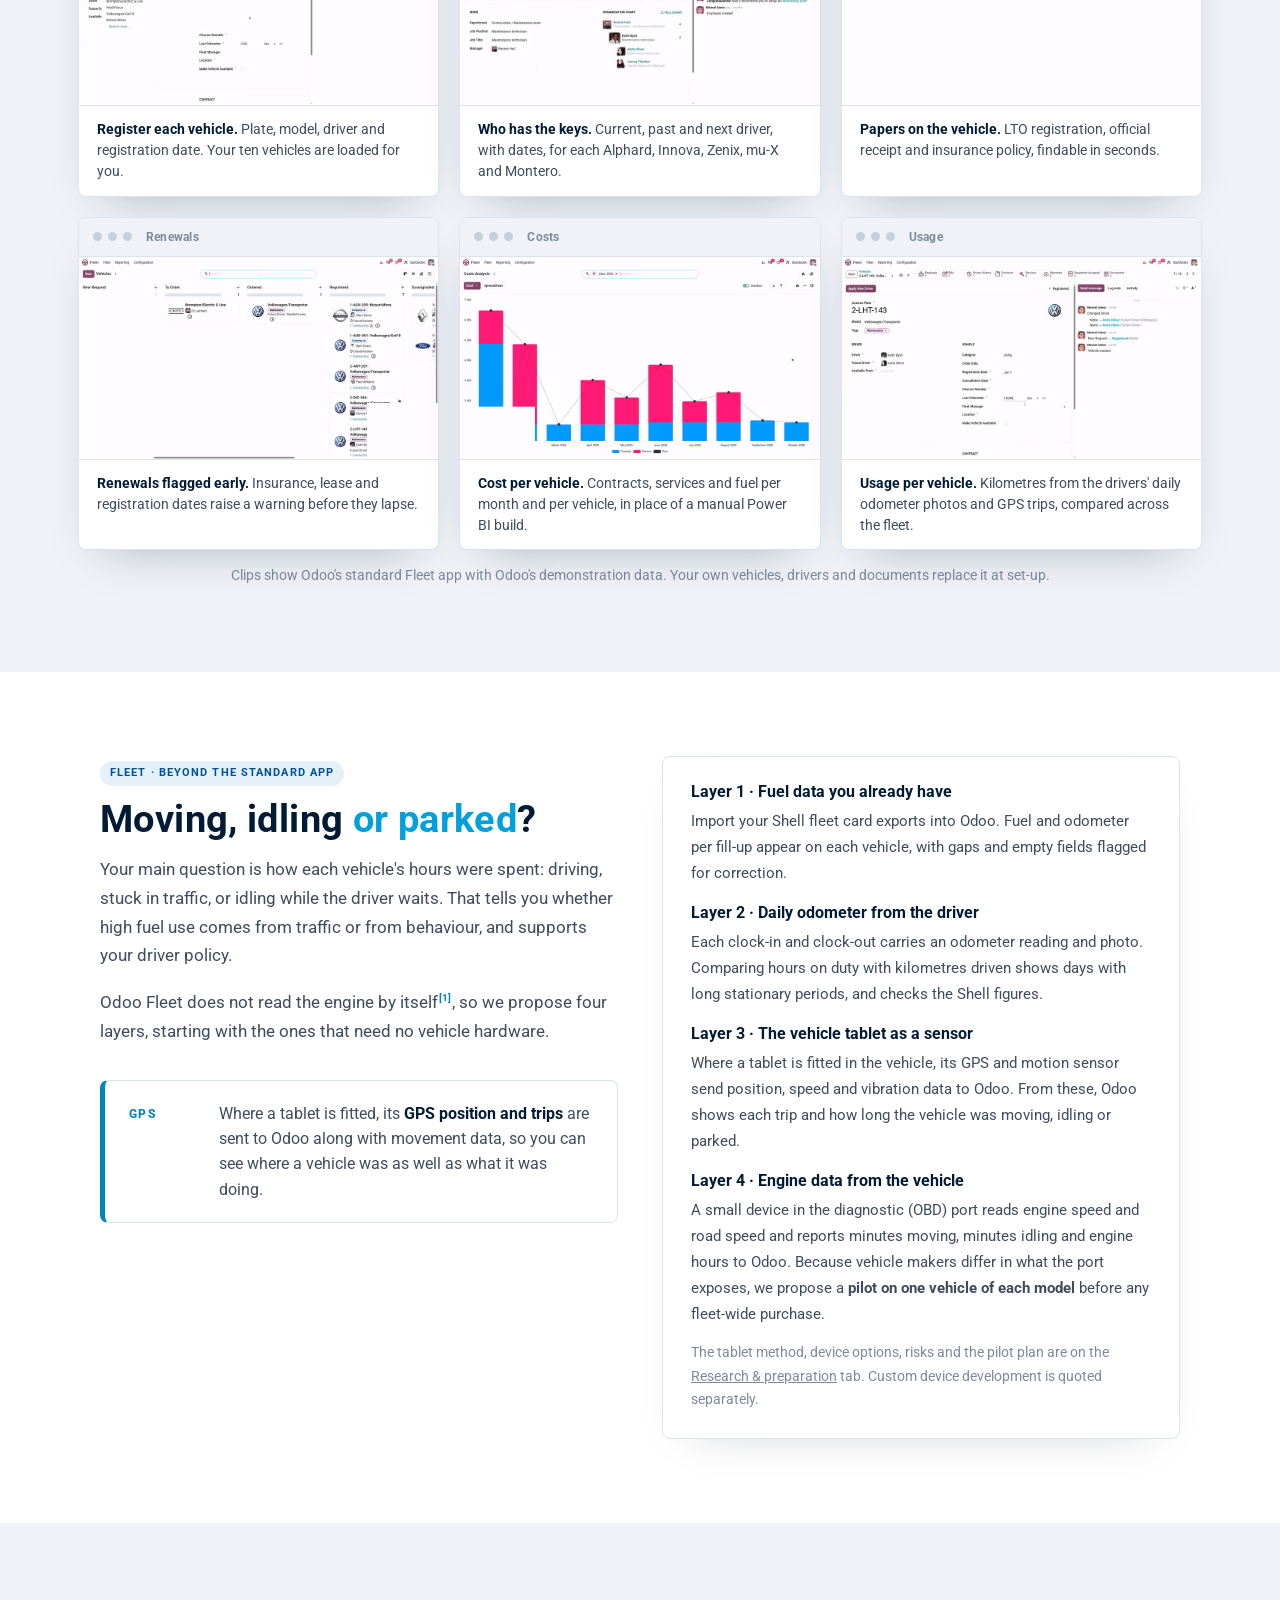
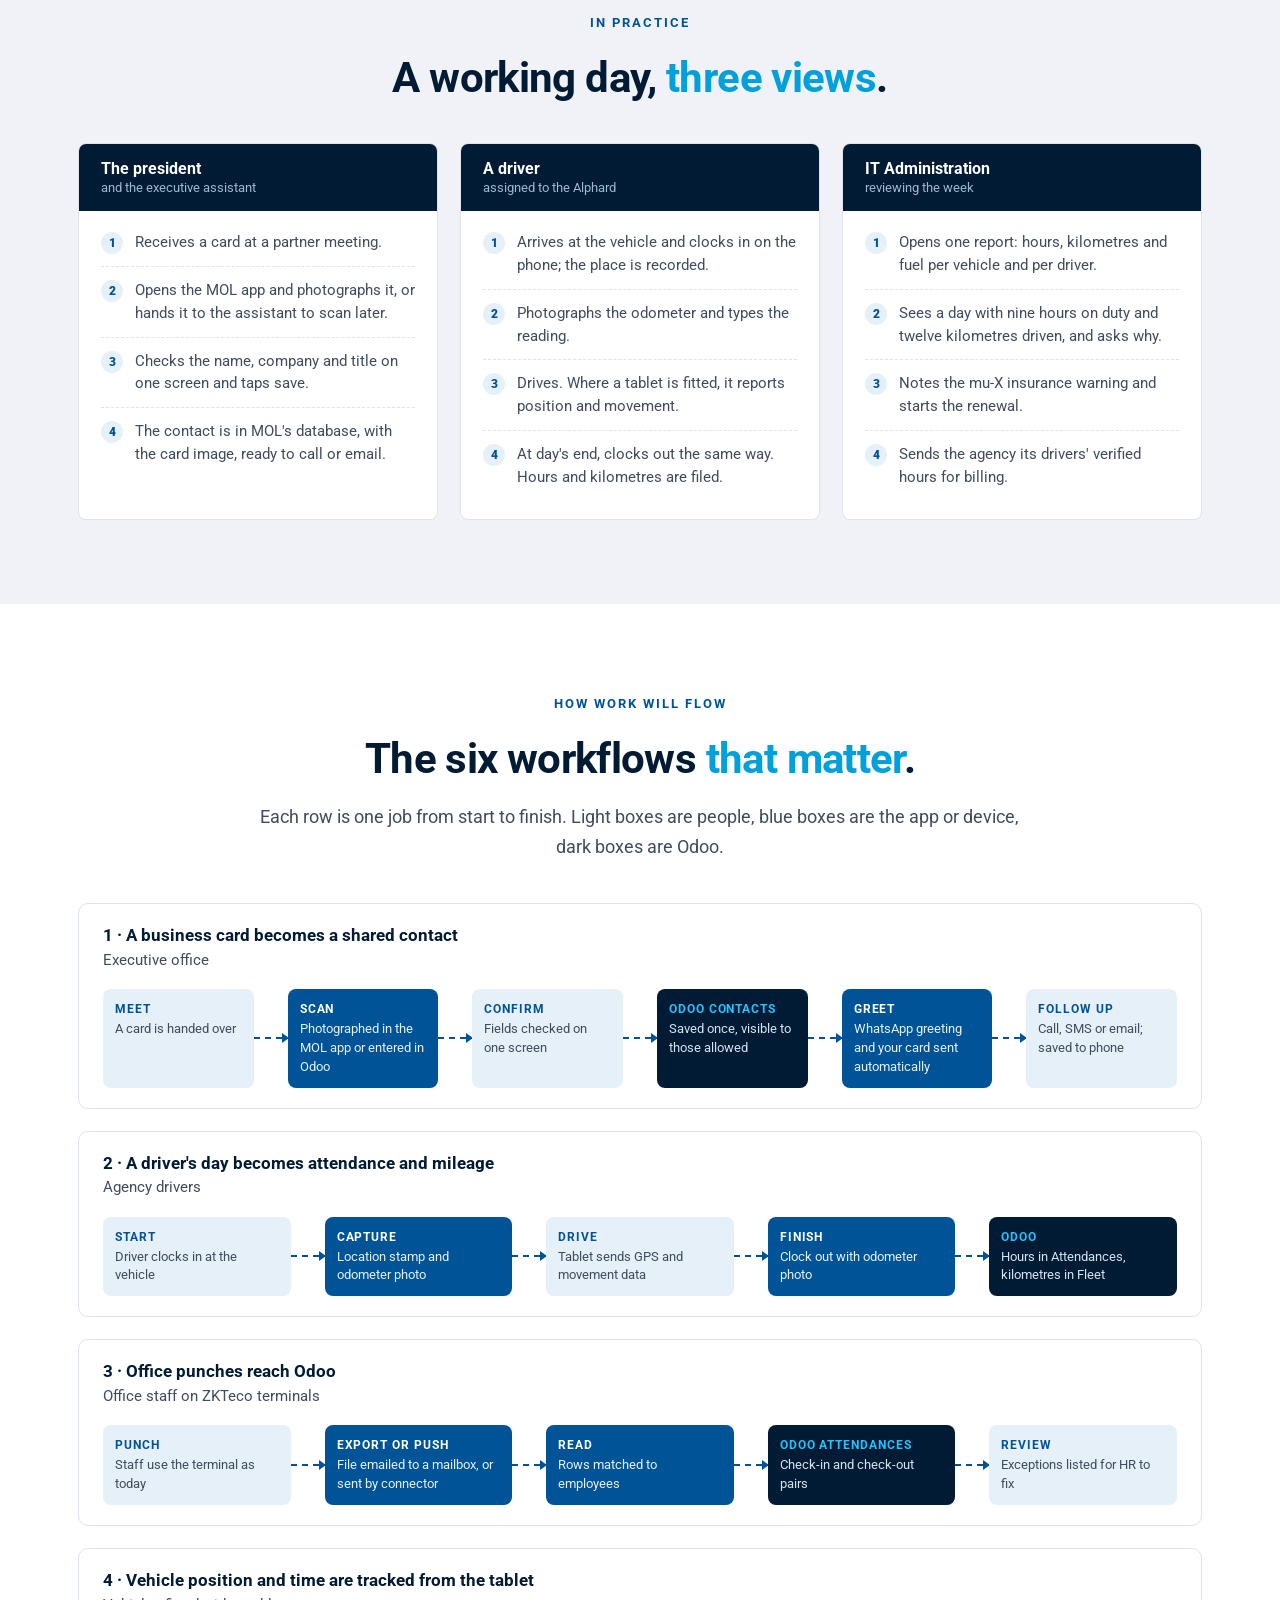
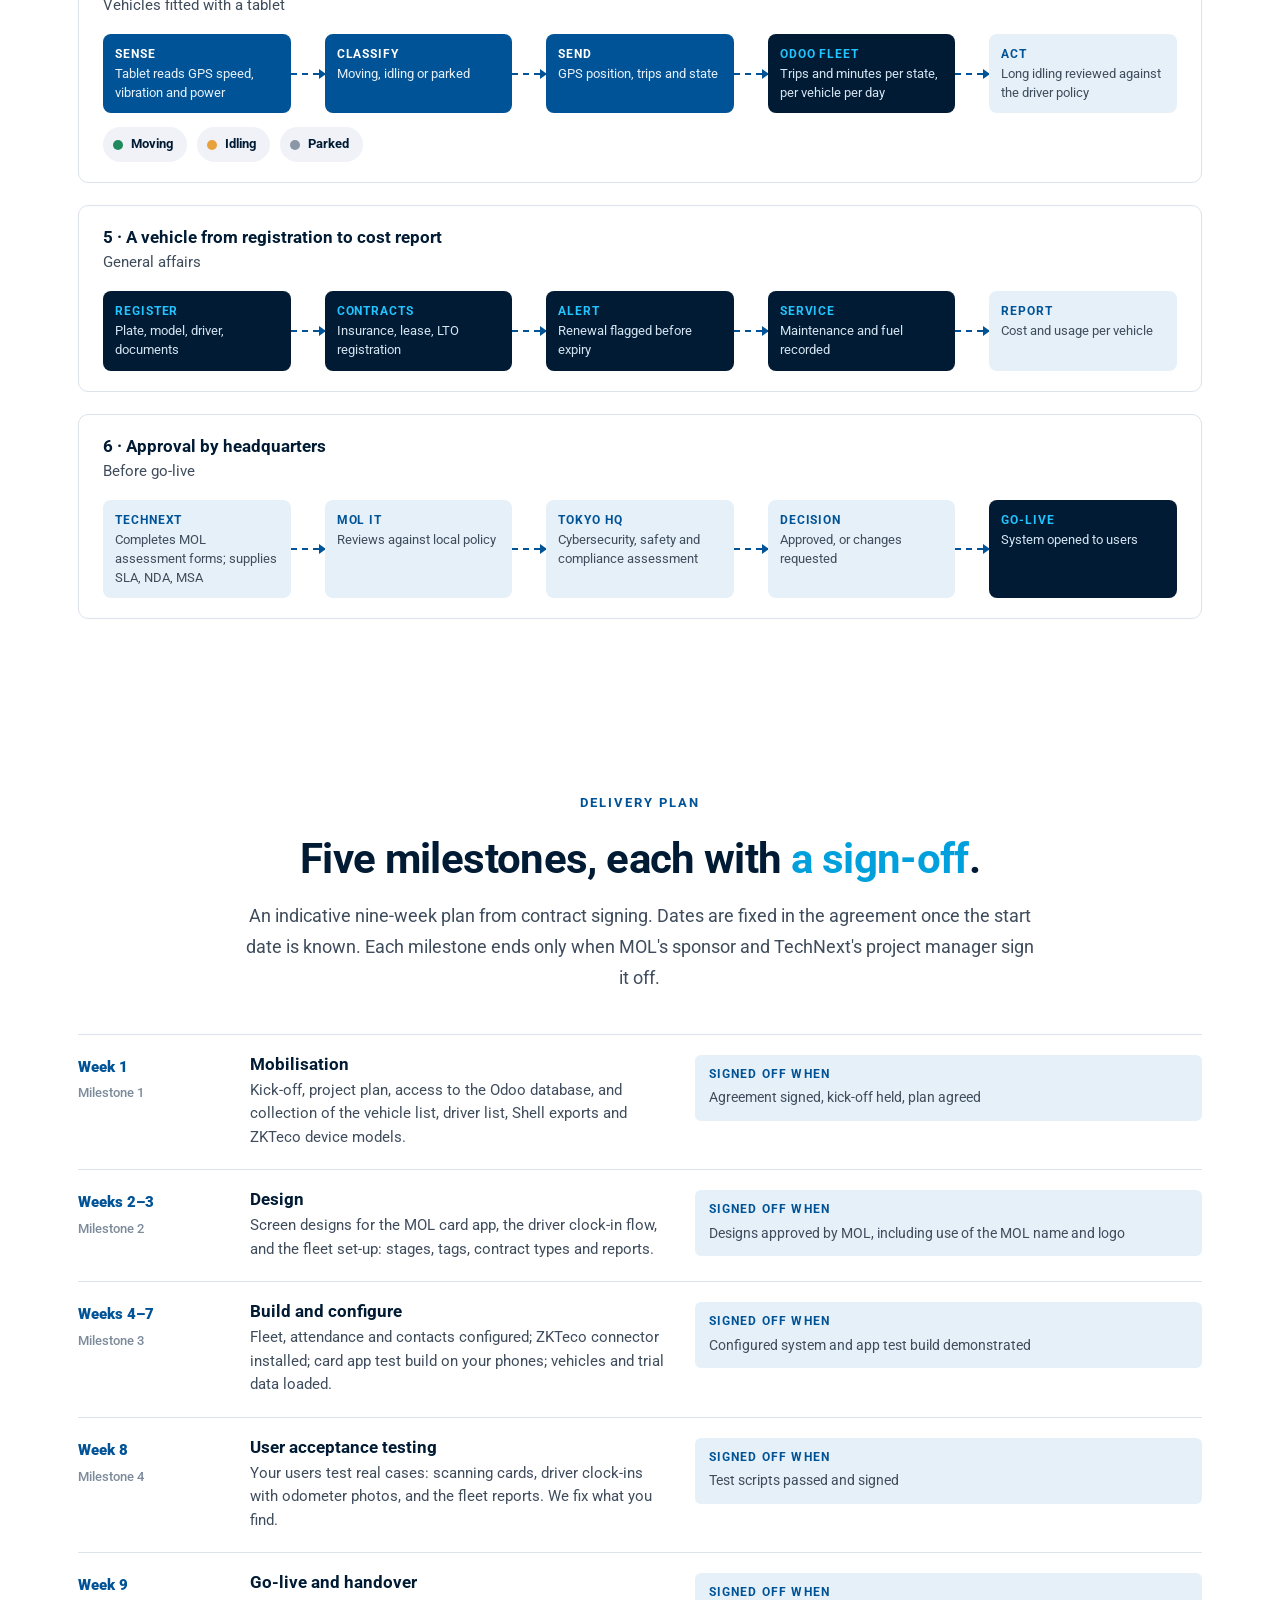
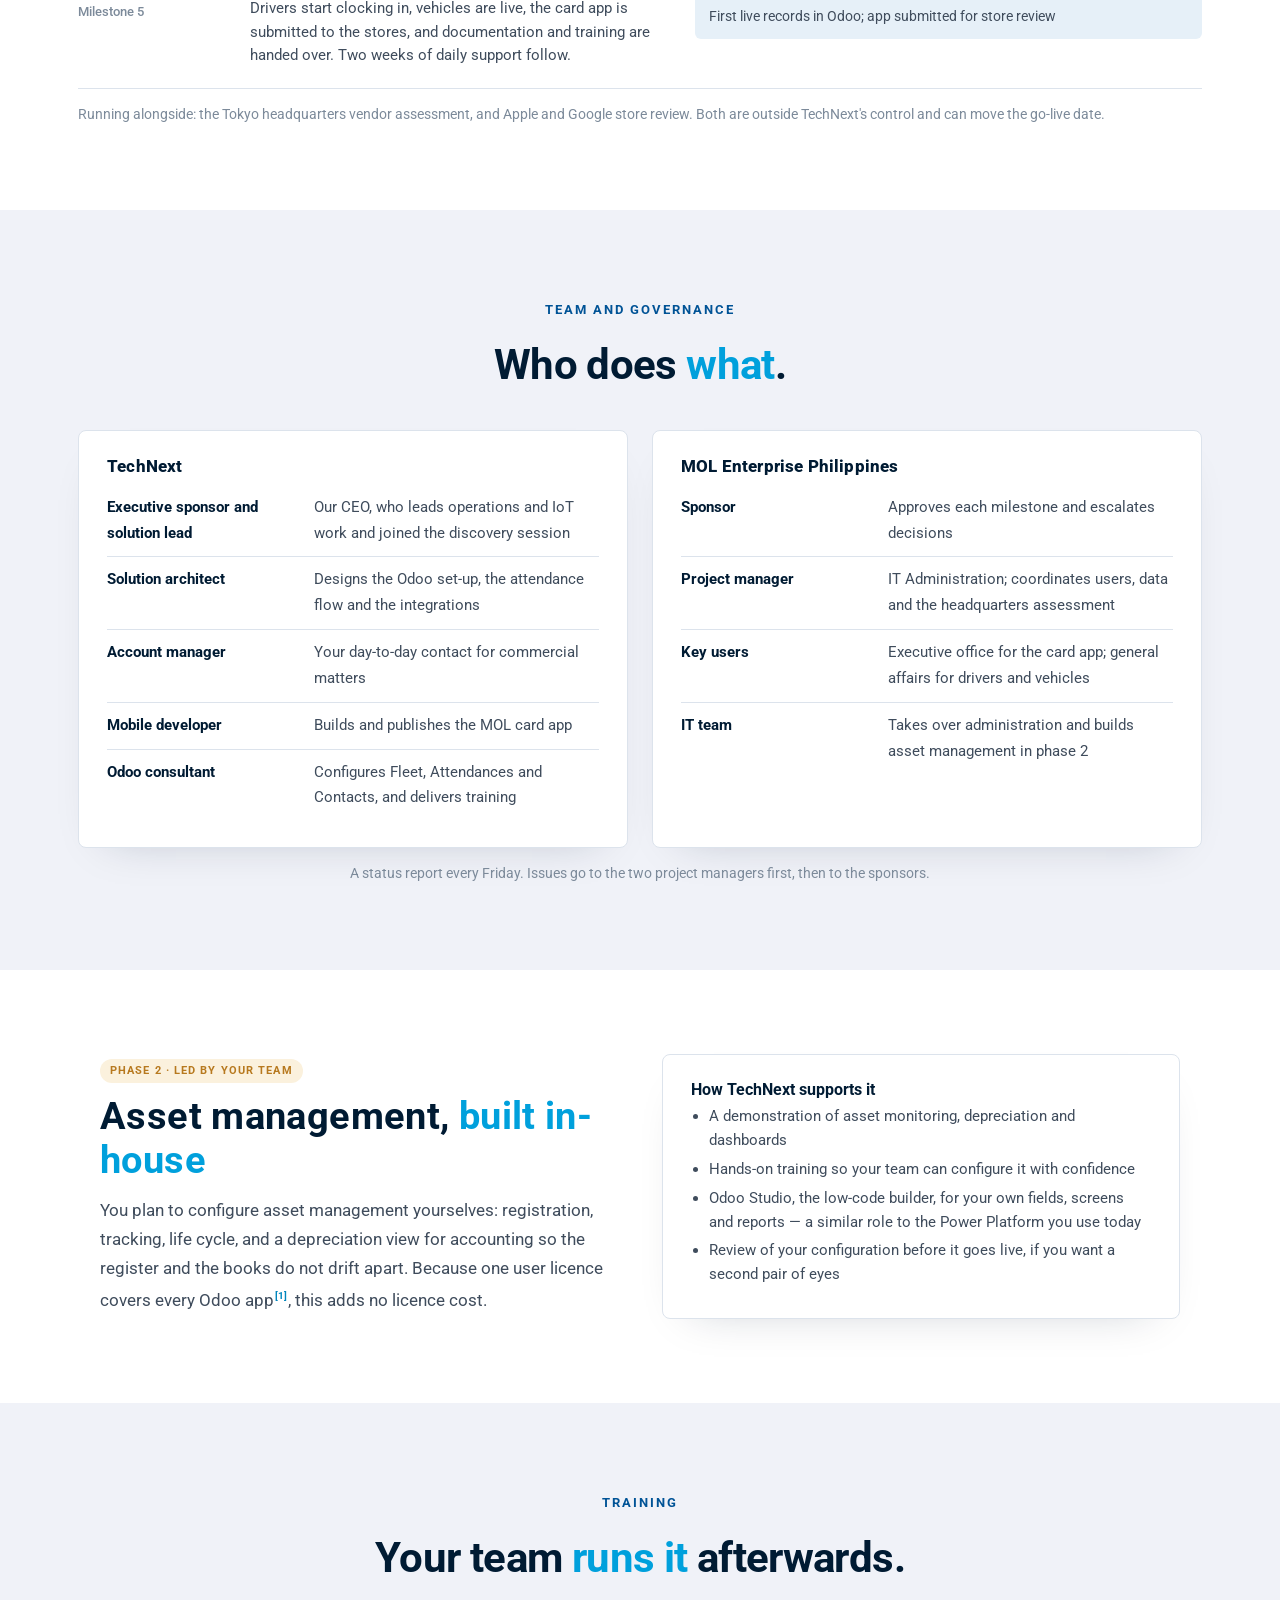
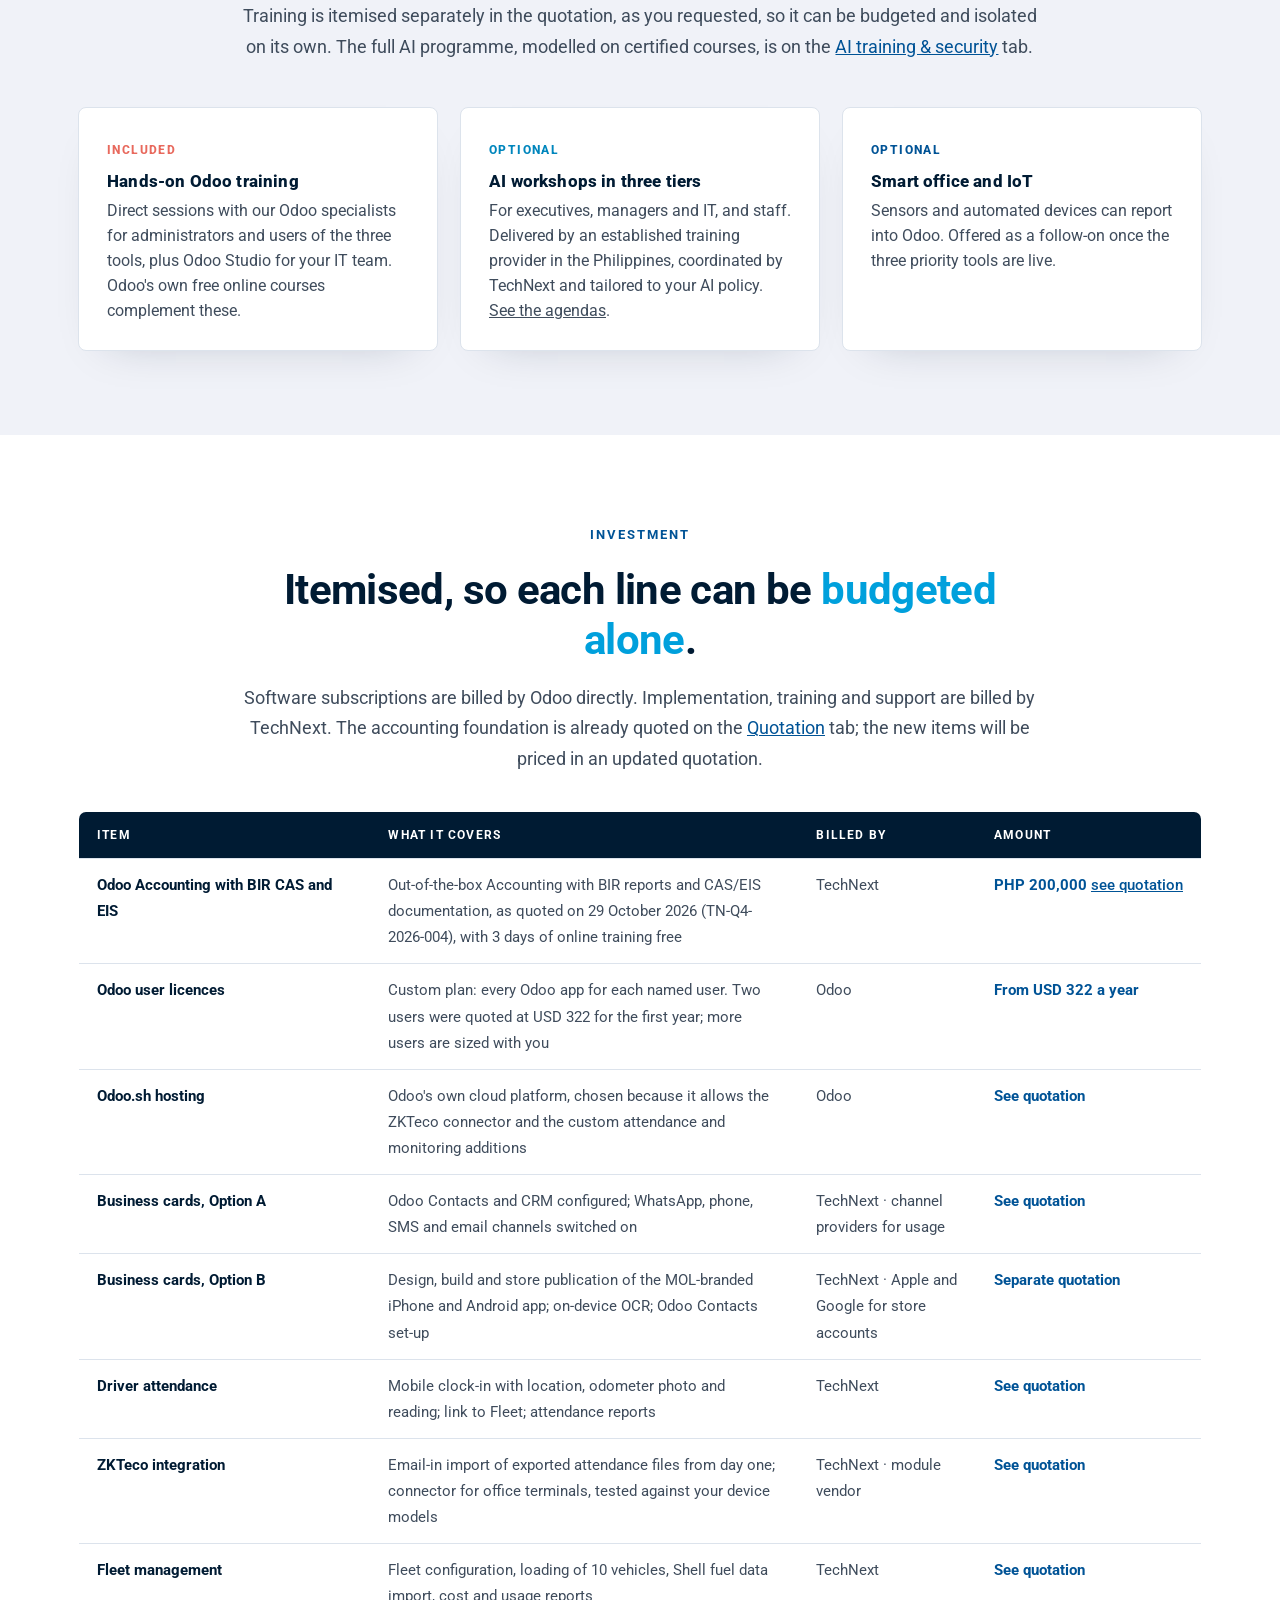
==== commit 06b86ffd: "Tabs only; WhatsApp auto-greeting; GPS tracking; Philippine AI trainers; research citations Removes " ====
--- a/index.html
+++ b/index.html
@@ -347,6 +347,23 @@
 @media(max-width:860px){.tabs{order:2;width:100%;overflow-x:auto;-webkit-overflow-scrolling:touch;scrollbar-width:none}.tabs::-webkit-scrollbar{display:none}.tabs a{font-size:11.5px;padding:7px 8px;flex:none;text-align:center}}
 @media(max-width:900px){.next.n3{grid-template-columns:1fr!important}}
 @media(max-width:520px){.phones{gap:10px}.phone{width:156px;padding:7px;border-radius:24px}.scr{border-radius:18px;height:340px;font-size:9.5px}.scr .top{padding:9px 10px;font-size:10.5px}.scr .top img{display:none}.scr .bd{padding:9px 9px}.bcard{height:84px;padding:9px}.bcard b{font-size:10.5px}.bcard i:nth-of-type(n+2){display:none}.bcard .co{font-size:8.5px;right:9px;bottom:7px}.acts{gap:3px}.act{font-size:7.5px;padding:7px 0 5px;border-radius:7px}.act svg{width:13px;height:13px}.who .av{width:32px;height:32px;font-size:11px}.who b{font-size:11px}.savebtn,.tophone{font-size:9.5px;padding:7px}}
+.nav-inner{justify-content:flex-start}.tabs{margin-left:8px}.by{margin-left:auto}
+
+.chatwrap{display:grid;grid-template-columns:auto 1fr;gap:48px;align-items:center;max-width:1040px;margin:56px auto 0;text-align:left}
+.chat{width:300px;border-radius:18px;overflow:hidden;box-shadow:0 34px 60px -32px rgba(0,27,51,.55);border:1px solid var(--line);background:#E9E1D8}
+.chat .hd{background:#0B7A6B;color:#fff;padding:12px 16px;font-weight:700;font-size:14px;display:flex;align-items:center;gap:10px}
+.chat .hd i{width:30px;height:30px;border-radius:50%;background:#fff;display:flex;align-items:center;justify-content:center;font-style:normal;color:#0B7A6B;font-size:11px;font-weight:900}
+.chat .hd small{display:block;font-weight:400;font-size:11px;opacity:.85}
+.chat .msgs{padding:16px 14px 18px;display:flex;flex-direction:column;gap:9px;min-height:330px}
+.bub{align-self:flex-end;max-width:86%;background:#D9FDD3;border-radius:10px 10px 2px 10px;padding:9px 11px 6px;font-size:12.5px;line-height:1.45;color:#111;opacity:0;animation:bubin 9s infinite}
+.bub small{display:block;text-align:right;font-size:9.5px;color:#667;margin-top:3px}
+.bub:nth-child(1){animation-delay:.4s}.bub:nth-child(2){animation-delay:1.6s}.bub:nth-child(3){animation-delay:2.6s}
+.bub .vc{background:#fff;border-radius:7px;padding:10px;margin-bottom:5px;border:1px solid #cfe6c9}
+.bub .vc img{height:12px;margin-bottom:8px}
+.bub .vc b{display:block;font-size:12.5px;color:var(--ink)}.bub .vc span{display:block;font-size:10.5px;color:var(--body)}
+@keyframes bubin{0%,3%{opacity:0;transform:translateY(8px)}9%,94%{opacity:1;transform:none}100%{opacity:0}}
+@media(max-width:900px){.chatwrap{grid-template-columns:1fr;gap:28px}.chat{margin:0 auto}}
+@media(prefers-reduced-motion:reduce){.bub{animation:none;opacity:1}}
 </style>
 <script>document.documentElement.classList.add("js")</script>
 </head>
@@ -356,17 +373,6 @@
   <div class="nav-inner">
     <a href="#top" class="brand"><img src="img/mol_logo.svg" alt="MOL Mitsui O.S.K. Lines"/></a>
     <div class="tabs"><a class="on" href="index.html">Proposal</a><a href="quote.html">Quotation</a><a href="research.html">Research</a><a href="ai.html">AI &amp; security</a><a href="demo.html">Demo guide</a></div>
-    <div class="nav-links">
-      <a href="#summary">Summary</a>
-      <a href="#cards">Business cards</a>
-      <a href="#workflows">Workflows</a>
-      <a href="#fleet">Fleet</a>
-      <a href="#plan">Plan</a>
-      <a href="#team">Team</a>
-      <a href="#investment">Investment</a>
-      <a href="#compliance">Compliance</a>
-      <a href="#faq">FAQ</a>
-    </div>
     <div class="by"><small>Proposal by</small><img src="img/odoo_logo.png" alt="Odoo"/><i>×</i><img class="tn" src="img/technext_logo.png" alt="TechNext"/></div>
   </div>
 </nav>
@@ -401,7 +407,7 @@
     <div class="exec">
       <p class="lead">We recommend that MOL Enterprise Philippines run business contacts, driver attendance and its company vehicles on a single Odoo system, implemented by TechNext, with a dedicated MOL-branded app for scanning business cards, or Odoo's standard Contacts and CRM if you prefer the simpler route.</p>
       <p>It builds on the Odoo Accounting and BIR compliance work we quoted in October, and answers the three priorities you set in our discovery session, in your order. It replaces a fleet provider that has been slow to respond, removes manual work from the executive office, and gives IT Administration one environment to govern instead of several vendors.</p>
-      <p>It also answers the question you raised most often: how vehicle time and fuel are really being used. Daily odometer photos at clock-in and clock-out, your existing Shell fuel data, and an optional engine-data pilot show where hours and litres go — without recording where executives travel.</p>
+      <p>It also answers the question you raised most often: how vehicle time and fuel are really being used. Daily odometer photos at clock-in and clock-out, your existing Shell fuel data, and an optional engine-data pilot show where hours and litres go.</p>
       <p>Asset management follows as a second phase that your own team configures. Because one Odoo user licence covers every app, that phase adds no licence cost, and our training prepares your team to build it.</p>
     </div>
   </div>
@@ -456,7 +462,6 @@
       <tr><td>Cards typed by hand</td><td>MOL card app, or Odoo Contacts on the phone</td><td>A contact saved and shared in under a minute</td></tr>
       <tr><td>Drivers never come to the office</td><td>Clock in and out at the vehicle, with location and odometer photo</td><td>Verified hours per driver, ready for the agency's billing</td></tr>
       <tr><td>Fuel use cannot be explained</td><td>Daily kilometres, Shell fuel data and time-state estimates in one report</td><td>Traffic, idling and misuse can be told apart</td></tr>
-      <tr><td>Executive routes are confidential</td><td>Location only at clock-in and clock-out; states, not positions, from the tablet</td><td>Monitoring without tracking where executives go</td></tr>
       <tr><td>Renewals rely on memory</td><td>Dated contracts with automatic warnings</td><td>No vehicle on the road with lapsed papers</td></tr>
       <tr><td>Office and driver attendance are separate</td><td>ZKTeco punches imported into the same records</td><td>One attendance report for everyone</td></tr>
       <tr><td>Too many vendors</td><td>One system and one partner for all of the above</td><td>One agreement, one contact, one assessment</td></tr>
@@ -491,7 +496,8 @@
         <p>A dedicated iPhone and Android app that opens straight to the camera, carries only MOL's identity, and files each card into the same Odoo database.</p>
         <ul>
           <li>Scan in one tap; text is read on the phone itself<sup class="cite"><a href="#ref-14">[14]</a></sup></li>
-          <li>English and Japanese cards<sup class="cite"><a href="#ref-14">[14]</a></sup></li>
+          <li>Reads Japanese characters (kanji, hiragana and katakana) as well as English<sup class="cite"><a href="#ref-14">[14]</a></sup></li>
+          <li>Sends a WhatsApp greeting with your own business card to the new contact, automatically, as soon as the scan is saved<sup class="cite"><a href="#ref-4">[4]</a><a href="#ref-17">[17]</a></sup></li>
           <li>One review screen, duplicate warning, card image kept</li>
           <li>Call, WhatsApp, SMS and email in one tap, logged in Odoo</li>
           <li>Save to iPhone or Android contacts in one tap</li>
@@ -539,14 +545,37 @@
         <p style="margin-bottom:22px;font-size:.98rem">An illustration of the two main screens. Final designs are agreed with you at the design milestone. Names shown are fictional.</p>
         <div class="feat">
           <div><span class="ic"><svg viewBox="0 0 24 24" fill="none" stroke="currentColor" stroke-width="2" stroke-linecap="round" stroke-linejoin="round"><path d="M4 8V5a1 1 0 011-1h3M16 4h3a1 1 0 011 1v3M20 16v3a1 1 0 01-1 1h-3M8 20H5a1 1 0 01-1-1v-3M4 12h16"/></svg></span><b>Scan in seconds</b><span>Photograph front and back; fields fill themselves.</span></div>
-          <div><span class="ic"><svg viewBox="0 0 24 24" fill="none" stroke="currentColor" stroke-width="2" stroke-linecap="round" stroke-linejoin="round"><circle cx="12" cy="12" r="9"/><path d="M3 12h18M12 3a14 14 0 010 18M12 3a14 14 0 000 18"/></svg></span><b>English and Japanese</b><span>Reads both scripts, as many MOL partners' cards use both.</span></div>
+          <div><span class="ic"><svg viewBox="0 0 24 24" fill="none" stroke="currentColor" stroke-width="2" stroke-linecap="round" stroke-linejoin="round"><circle cx="12" cy="12" r="9"/><path d="M3 12h18M12 3a14 14 0 010 18M12 3a14 14 0 000 18"/></svg></span><b>Japanese characters recognised</b><span>Kanji, hiragana and katakana are read alongside English, on the phone.</span></div>
           <div><span class="ic"><svg viewBox="0 0 24 24" fill="none" stroke="currentColor" stroke-width="2" stroke-linecap="round" stroke-linejoin="round"><rect x="8" y="8" width="12" height="12" rx="2"/><path d="M16 8V6a2 2 0 00-2-2H6a2 2 0 00-2 2v8a2 2 0 002 2h2"/></svg></span><b>No duplicates</b><span>Warns when the person or company is already in Odoo.</span></div>
           <div><span class="ic"><svg viewBox="0 0 24 24" fill="none" stroke="currentColor" stroke-width="2" stroke-linecap="round" stroke-linejoin="round"><rect x="5" y="3" width="14" height="18" rx="2"/><circle cx="12" cy="10" r="2.5"/><path d="M8.5 16a3.5 3.5 0 017 0"/></svg></span><b>Straight into your phone</b><span>One tap adds the contact to iPhone or Android contacts.</span></div>
           <div><span class="ic"><svg viewBox="0 0 24 24" fill="none" stroke="currentColor" stroke-width="2" stroke-linecap="round" stroke-linejoin="round"><path d="M5 12a10 10 0 0114 0M8.5 15.5a5 5 0 017 0M12 19h.01M3 3l18 18"/></svg></span><b>Works offline</b><span>Scan on a vessel or in a basement; it syncs when back online.</span></div>
           <div><span class="ic"><svg viewBox="0 0 24 24" fill="none" stroke="currentColor" stroke-width="2" stroke-linecap="round" stroke-linejoin="round"><circle cx="12" cy="8" r="4"/><path d="M4 21a8 8 0 0116 0"/></svg></span><b>Assistant mode</b><span>The executive assistant scans on behalf of the president.</span></div>
           <div><span class="ic"><svg viewBox="0 0 24 24" fill="none" stroke="currentColor" stroke-width="2" stroke-linecap="round" stroke-linejoin="round"><rect x="5" y="11" width="14" height="9" rx="2"/><path d="M8 11V8a4 4 0 018 0v3"/></svg></span><b>MOL sign-in</b><span>Each person signs in with their own Microsoft account.</span></div>
-          <div><span class="ic"><svg viewBox="0 0 24 24" fill="none" stroke="currentColor" stroke-width="2" stroke-linecap="round" stroke-linejoin="round"><rect x="3" y="5" width="18" height="14" rx="2"/><path d="M3 7l9 6 9-6"/></svg></span><b>Reach out in one tap</b><span>Call, WhatsApp, SMS or email, with the exchange logged.</span></div>
+          <div><span class="ic"><svg viewBox="0 0 24 24" fill="none" stroke="currentColor" stroke-width="2" stroke-linecap="round" stroke-linejoin="round"><rect x="3" y="5" width="18" height="14" rx="2"/><path d="M3 7l9 6 9-6"/></svg></span><b>Automatic WhatsApp greeting</b><span>Your card goes to the new contact the moment theirs is saved.</span></div>
         </div>
+      </div>
+    </div>
+
+
+    <div class="chatwrap">
+      <div class="chat" aria-hidden="true">
+        <div class="hd"><i>HT</i><span>Hiroshi Tanabe<small>WhatsApp · sent automatically</small></span></div>
+        <div class="msgs">
+          <div class="bub">Hello Hiroshi, nice to meet you today. This is an automated message from my AI agent.<small>14:02 ✓✓</small></div>
+          <div class="bub">Here is my business card.<small>14:02 ✓✓</small></div>
+          <div class="bub"><div class="vc"><img src="img/mol_logo.svg" alt=""/><b>[Your name]</b><span>[Your title]</span><span>MOL Enterprise (Philippines) Inc.</span><span>[Phone] · [Email]</span></div><small>14:02 ✓✓</small></div>
+        </div>
+      </div>
+      <div>
+        <h3 style="font-size:1.5rem;letter-spacing:-.01em;margin-bottom:8px">The moment a card is saved, yours is on its way</h3>
+        <p style="font-size:.98rem;margin-bottom:14px">After each scan, the app sends the new contact a WhatsApp greeting and an image of your own business card, with no extra step. The wording is set once and uses the person's name from the card.</p>
+        <ul style="padding-left:18px;font-size:.96rem;line-height:1.6">
+          <li><b>Message 1:</b> "Hello {name}, nice to meet you today. This is an automated message from my AI agent."</li>
+          <li><b>Message 2:</b> "Here is my business card."</li>
+          <li><b>Attachment:</b> an image of your business card.</li>
+          <li>The exchange is logged on the contact in Odoo, and any reply arrives there too.<sup class="cite"><a href="#ref-3">[3]</a><a href="#ref-4">[4]</a></sup></li>
+        </ul>
+        <div class="mol-note" style="margin-left:0"><span class="lbl">To set up</span><p>WhatsApp sends these from a <b>registered MOL business number</b>, using message wording that Meta approves in advance. Meta also requires that the person has agreed to be contacted, so the app records that consent when the card is scanned.<sup class="cite"><a href="#ref-17">[17]</a></sup></p></div>
       </div>
     </div>
 
@@ -598,7 +627,6 @@
         <span class="tag2">Priority 2 · Odoo Attendances + Fleet</span>
         <h2>Clock in with a photo <span class="w-teal">of the odometer</span></h2>
         <p>Agency drivers start and end their day at the vehicle, not at the office door. Two clock-ins a day, each with a location stamp and an odometer photo, give you attendance and daily vehicle use from a single action, with no extra hardware in the vehicle.</p>
-        <div class="mol-note" style="margin-left:0"><span class="lbl">Privacy</span><p>Location is captured <b>only at clock-in and clock-out</b>. The route in between is not tracked, so executive trips stay confidential.</p></div>
         <p style="margin-top:14px;font-size:.96rem">A fixed tablet in each vehicle with badge scanning, as discussed in the session, remains available as an alternative if you prefer drivers not to use their own phones.</p>
       </div>
     </div>
@@ -616,7 +644,7 @@
       <figure class="gif"><div class="gif-bar"><i></i><i></i><i></i><span>Documents</span></div><img loading="lazy" src="gif/05-documents.gif" alt="Vehicle documents"/><figcaption><b>Papers on the vehicle.</b> LTO registration, official receipt and insurance policy, findable in seconds.</figcaption></figure>
       <figure class="gif"><div class="gif-bar"><i></i><i></i><i></i><span>Renewals</span></div><img loading="lazy" src="gif/08-renewal.gif" alt="Contract renewal warning"/><figcaption><b>Renewals flagged early.</b> Insurance, lease and registration dates raise a warning before they lapse.</figcaption></figure>
       <figure class="gif"><div class="gif-bar"><i></i><i></i><i></i><span>Costs</span></div><img loading="lazy" src="gif/12-cost-report.gif" alt="Fleet cost report"/><figcaption><b>Cost per vehicle.</b> Contracts, services and fuel per month and per vehicle, in place of a manual Power BI build.</figcaption></figure>
-      <figure class="gif"><div class="gif-bar"><i></i><i></i><i></i><span>Usage</span></div><img loading="lazy" src="gif/13-odometer.gif" alt="Odometer report"/><figcaption><b>Usage per vehicle.</b> Kilometres from the drivers' daily odometer photos, compared across the fleet.</figcaption></figure>
+      <figure class="gif"><div class="gif-bar"><i></i><i></i><i></i><span>Usage</span></div><img loading="lazy" src="gif/13-odometer.gif" alt="Odometer report"/><figcaption><b>Usage per vehicle.</b> Kilometres from the drivers' daily odometer photos and GPS trips, compared across the fleet.</figcaption></figure>
     </div>
     <p class="fine" style="text-align:center">Clips show Odoo's standard Fleet app with Odoo's demonstration data. Your own vehicles, drivers and documents replace it at set-up.</p>
   </div>
@@ -628,9 +656,9 @@
       <div>
         <span class="tag2">Fleet · beyond the standard app</span>
         <h2>Moving, idling <span class="w-teal">or parked</span>?</h2>
-        <p>Your main question is not where a vehicle went but how its engine hours were spent: driving, stuck in traffic, or idling while the driver waits. That tells you whether high fuel use comes from traffic or from behaviour, and supports your driver policy.</p>
+        <p>Your main question is how each vehicle's hours were spent: driving, stuck in traffic, or idling while the driver waits. That tells you whether high fuel use comes from traffic or from behaviour, and supports your driver policy.</p>
         <p style="margin-top:14px">Odoo Fleet does not read the engine by itself<sup class="cite"><a href="#ref-1">[1]</a></sup>, so we propose four layers, starting with the ones that need no vehicle hardware.</p>
-        <div class="mol-note" style="margin-left:0"><span class="lbl">Privacy</span><p>Executive trips stay confidential. The monitoring records <b>engine state and duration only</b>. Location is not collected.</p></div>
+        <div class="mol-note" style="margin-left:0"><span class="lbl">GPS</span><p>Where a tablet is fitted, its <b>GPS position and trips</b> are sent to Odoo along with movement data, so you can see where a vehicle was as well as what it was doing.</p></div>
       </div>
       <div class="panel">
         <h3>Layer 1 · Fuel data you already have</h3>
@@ -638,7 +666,7 @@
         <h3>Layer 2 · Daily odometer from the driver</h3>
         <p style="font-size:.96rem">Each clock-in and clock-out carries an odometer reading and photo. Comparing hours on duty with kilometres driven shows days with long stationary periods, and checks the Shell figures.</p>
         <h3>Layer 3 · The vehicle tablet as a sensor</h3>
-        <p style="font-size:.96rem">Where a tablet is fitted in the vehicle, its motion sensor and GPS can estimate moving, idling and parked time. The tablet works this out itself and sends only the state and duration, never the position.</p>
+        <p style="font-size:.96rem">Where a tablet is fitted in the vehicle, its GPS and motion sensor send position, speed and vibration data to Odoo. From these, Odoo shows each trip and how long the vehicle was moving, idling or parked.</p>
         <h3>Layer 4 · Engine data from the vehicle</h3>
         <p style="font-size:.96rem">A small device in the diagnostic (OBD) port reads engine speed and road speed and reports minutes moving, minutes idling and engine hours to Odoo. Because vehicle makers differ in what the port exposes, we propose a <b>pilot on one vehicle of each model</b> before any fleet-wide purchase.</p>
         <p class="fine">The tablet method, device options, risks and the pilot plan are on the <a href="research.html#obd" style="text-decoration:underline">Research &amp; preparation</a> tab. Custom device development is quoted separately.</p>
@@ -661,7 +689,7 @@
       <div class="day"><h3>A driver<small>assigned to the Alphard</small></h3><ol>
         <li>Arrives at the vehicle and clocks in on the phone; the place is recorded.</li>
         <li>Photographs the odometer and types the reading.</li>
-        <li>Drives. Nothing is tracked on the road.</li>
+        <li>Drives. Where a tablet is fitted, it reports position and movement.</li>
         <li>At day's end, clocks out the same way. Hours and kilometres are filed.</li>
       </ol></div>
       <div class="day"><h3>IT Administration<small>reviewing the week</small></h3><ol>
@@ -680,10 +708,10 @@
     <h2 class="section-h">The six workflows <span class="w-teal">that matter</span>.</h2>
     <p class="section-sub">Each row is one job from start to finish. Light boxes are people, blue boxes are the app or device, dark boxes are Odoo.</p>
     <div class="wfs">
-      <div class="wf rv"><h3>1 · A business card becomes a shared contact</h3><p>Executive office</p><div class="lane"><div class="nd"><b>Meet</b>A card is handed over</div><span class="ar"></span><div class="nd bl"><b>Scan</b>Photographed in the MOL app or entered in Odoo</div><span class="ar"></span><div class="nd"><b>Confirm</b>Fields checked on one screen</div><span class="ar"></span><div class="nd dk"><b>Odoo Contacts</b>Saved once, visible to those allowed</div><span class="ar"></span><div class="nd"><b>Follow up</b>Call, WhatsApp, SMS or email; saved to phone</div></div></div>
-      <div class="wf rv"><h3>2 · A driver's day becomes attendance and mileage</h3><p>Agency drivers</p><div class="lane"><div class="nd"><b>Start</b>Driver clocks in at the vehicle</div><span class="ar"></span><div class="nd bl"><b>Capture</b>Location stamp and odometer photo</div><span class="ar"></span><div class="nd"><b>Drive</b>Nothing tracked on the road</div><span class="ar"></span><div class="nd bl"><b>Finish</b>Clock out with odometer photo</div><span class="ar"></span><div class="nd dk"><b>Odoo</b>Hours in Attendances, kilometres in Fleet</div></div></div>
+      <div class="wf rv"><h3>1 · A business card becomes a shared contact</h3><p>Executive office</p><div class="lane"><div class="nd"><b>Meet</b>A card is handed over</div><span class="ar"></span><div class="nd bl"><b>Scan</b>Photographed in the MOL app or entered in Odoo</div><span class="ar"></span><div class="nd"><b>Confirm</b>Fields checked on one screen</div><span class="ar"></span><div class="nd dk"><b>Odoo Contacts</b>Saved once, visible to those allowed</div><span class="ar"></span><div class="nd bl"><b>Greet</b>WhatsApp greeting and your card sent automatically</div><span class="ar"></span><div class="nd"><b>Follow up</b>Call, SMS or email; saved to phone</div></div></div>
+      <div class="wf rv"><h3>2 · A driver's day becomes attendance and mileage</h3><p>Agency drivers</p><div class="lane"><div class="nd"><b>Start</b>Driver clocks in at the vehicle</div><span class="ar"></span><div class="nd bl"><b>Capture</b>Location stamp and odometer photo</div><span class="ar"></span><div class="nd"><b>Drive</b>Tablet sends GPS and movement data</div><span class="ar"></span><div class="nd bl"><b>Finish</b>Clock out with odometer photo</div><span class="ar"></span><div class="nd dk"><b>Odoo</b>Hours in Attendances, kilometres in Fleet</div></div></div>
       <div class="wf rv"><h3>3 · Office punches reach Odoo</h3><p>Office staff on ZKTeco terminals</p><div class="lane"><div class="nd"><b>Punch</b>Staff use the terminal as today</div><span class="ar"></span><div class="nd bl"><b>Export or push</b>File emailed to a mailbox, or sent by connector</div><span class="ar"></span><div class="nd bl"><b>Read</b>Rows matched to employees</div><span class="ar"></span><div class="nd dk"><b>Odoo Attendances</b>Check-in and check-out pairs</div><span class="ar"></span><div class="nd"><b>Review</b>Exceptions listed for HR to fix</div></div></div>
-      <div class="wf rv"><h3>4 · Vehicle time is classified without tracking routes</h3><p>Vehicles fitted with a tablet</p><div class="lane"><div class="nd bl"><b>Sense</b>Tablet reads GPS speed, vibration and power</div><span class="ar"></span><div class="nd bl"><b>Decide</b>Moving, idling or parked, worked out on the tablet</div><span class="ar"></span><div class="nd bl"><b>Send</b>State and duration only; no position</div><span class="ar"></span><div class="nd dk"><b>Odoo Fleet</b>Minutes per state per vehicle per day</div><span class="ar"></span><div class="nd"><b>Act</b>Long idling reviewed against the driver policy</div></div>
+      <div class="wf rv"><h3>4 · Vehicle position and time are tracked from the tablet</h3><p>Vehicles fitted with a tablet</p><div class="lane"><div class="nd bl"><b>Sense</b>Tablet reads GPS speed, vibration and power</div><span class="ar"></span><div class="nd bl"><b>Classify</b>Moving, idling or parked</div><span class="ar"></span><div class="nd bl"><b>Send</b>GPS position, trips and state</div><span class="ar"></span><div class="nd dk"><b>Odoo Fleet</b>Trips and minutes per state, per vehicle per day</div><span class="ar"></span><div class="nd"><b>Act</b>Long idling reviewed against the driver policy</div></div>
         <div class="states"><span class="st mv"><i></i>Moving</span><span class="st id"><i></i>Idling</span><span class="st pk"><i></i>Parked</span></div></div>
       <div class="wf rv"><h3>5 · A vehicle from registration to cost report</h3><p>General affairs</p><div class="lane"><div class="nd dk"><b>Register</b>Plate, model, driver, documents</div><span class="ar"></span><div class="nd dk"><b>Contracts</b>Insurance, lease, LTO registration</div><span class="ar"></span><div class="nd dk"><b>Alert</b>Renewal flagged before expiry</div><span class="ar"></span><div class="nd dk"><b>Service</b>Maintenance and fuel recorded</div><span class="ar"></span><div class="nd"><b>Report</b>Cost and usage per vehicle</div></div></div>
       <div class="wf rv"><h3>6 · Approval by headquarters</h3><p>Before go-live</p><div class="lane"><div class="nd"><b>TechNext</b>Completes MOL assessment forms; supplies SLA, NDA, MSA</div><span class="ar"></span><div class="nd"><b>MOL IT</b>Reviews against local policy</div><span class="ar"></span><div class="nd"><b>Tokyo HQ</b>Cybersecurity, safety and compliance assessment</div><span class="ar"></span><div class="nd"><b>Decision</b>Approved, or changes requested</div><span class="ar"></span><div class="nd dk"><b>Go-live</b>System opened to users</div></div></div>
@@ -757,7 +785,7 @@
     <p class="section-sub">Training is itemised separately in the quotation, as you requested, so it can be budgeted and isolated on its own. The full AI programme, modelled on certified courses, is on the <a href="ai.html#programme" style="text-decoration:underline;color:var(--purple)">AI training &amp; security</a> tab.</p>
     <div class="facts">
       <div class="fact"><span class="tag">Included</span><h3>Hands-on Odoo training</h3><p>Direct sessions with our Odoo specialists for administrators and users of the three tools, plus Odoo Studio for your IT team. Odoo's own free online courses complement these.</p></div>
-      <div class="fact"><span class="tag">Optional</span><h3>AI workshops in three tiers</h3><p>Half a day for executives, one day for managers and IT, two half days for staff. Modelled on Microsoft, IAPP and ISO/IEC 42001 courses and tailored to your AI policy. <a href="ai.html#programme" style="text-decoration:underline">See the agendas</a>.</p></div>
+      <div class="fact"><span class="tag">Optional</span><h3>AI workshops in three tiers</h3><p>For executives, managers and IT, and staff. Delivered by an established training provider in the Philippines, coordinated by TechNext and tailored to your AI policy. <a href="ai.html#programme" style="text-decoration:underline">See the agendas</a>.</p></div>
       <div class="fact"><span class="tag">Optional</span><h3>Smart office and IoT</h3><p>Sensors and automated devices can report into Odoo. Offered as a follow-on once the three priority tools are live.</p></div>
     </div>
   </div>
@@ -777,7 +805,7 @@
       <tr><td>Driver attendance</td><td>Mobile clock-in with location, odometer photo and reading; link to Fleet; attendance reports</td><td>TechNext</td><td>See quotation</td></tr>
       <tr><td>ZKTeco integration</td><td>Email-in import of exported attendance files from day one; connector for office terminals, tested against your device models</td><td>TechNext · module vendor</td><td>See quotation</td></tr>
       <tr><td>Fleet management</td><td>Fleet configuration, loading of 10 vehicles, Shell fuel data import, cost and usage reports</td><td>TechNext</td><td>See quotation</td></tr>
-      <tr><td>Vehicle tablets (optional)</td><td>One 4G tablet per vehicle with mount and data plan: a fixed clock-in point, and the sensor for estimating moving, idling and parked time</td><td>Hardware supplier · telco</td><td>Optional</td></tr>
+      <tr><td>Vehicle tablets (optional)</td><td>One 4G tablet per vehicle with mount and data plan: a fixed clock-in point, and the source of GPS trips and moving, idling and parked time</td><td>Hardware supplier · telco</td><td>Optional</td></tr>
       <tr><td>Engine monitoring pilot</td><td>OBD device trial on one vehicle per model, findings report, recommendation</td><td>TechNext</td><td>Separate estimate</td></tr>
       <tr><td>Training</td><td>Hands-on Odoo and Studio sessions; optional AI and IoT workshops</td><td>TechNext</td><td>Itemised in quotation</td></tr>
       <tr><td>Support</td><td>Service levels as set out in the SLA</td><td>TechNext</td><td>See quotation</td></tr>
@@ -833,12 +861,13 @@
     <h2 class="section-h">Plain answers.</h2>
     <div class="faq">
       <details><summary>Do we pay for each Odoo app?</summary><p>No. One user licence covers every Odoo app, so adding asset management later does not add licence cost. Hosting on Odoo.sh and usage-based services such as SMS and calls are separate.<sup class="cite"><a href="#ref-1">[1]</a><a href="#ref-9">[9]</a></sup></p></details>
-      <details><summary>Will drivers be tracked all day?</summary><p>No. Location is recorded only at clock-in and clock-out. Where a tablet is fitted, it reports whether the vehicle is moving, idling or parked, and for how long, without sending its position.</p></details>
+      <details><summary>Will vehicles be tracked?</summary><p>Yes, where a tablet is fitted. It sends GPS position and movement data, so Odoo shows trips and time spent moving, idling or parked. Drivers using only a phone are located at clock-in and clock-out.</p></details>
+      <details><summary>Does the WhatsApp greeting really send itself?</summary><p>Yes. Once MOL's WhatsApp Business number and the message wording are approved by Meta, the greeting and your card go out as soon as a scan is saved. It can be switched off per user or per scan.</p></details>
       <details><summary>Do drivers need their own smartphones?</summary><p>Either works. Drivers can use a phone, or a tablet fixed in each vehicle. The tablet also enables the moving, idling and parked estimate.</p></details>
       <details><summary>Can our existing ZKTeco terminals stay?</summary><p>Yes. From day one their exported attendance file can be emailed in and filed automatically. A direct connector follows once it is tested on your models.</p></details>
       <details><summary>Who owns the data?</summary><p>MOL does. Contacts, attendance and vehicle records sit in MOL's own Odoo database, and can be exported at any time.</p></details>
       <details><summary>What does Tokyo headquarters need from us?</summary><p>We complete your vendor assessment forms and supply the draft agreement, service levels and non-disclosure terms. Odoo's security documentation covers the platform.<sup class="cite"><a href="#ref-15">[15]</a></sup></p></details>
-      <details><summary>Does this use AI on our data?</summary><p>Only where you approve it. Card reading happens on the phone. Any AI used for the attendance email import would run inside Odoo or your Microsoft tenant, or go through your security assessment first. See the AI training and security tab.</p></details>
+      <details><summary>Does this use AI on our data?</summary><p>Only where you approve it. Card reading happens on the phone, including Japanese characters. Any AI used for the attendance email import would run inside Odoo or your Microsoft tenant, or go through your security assessment first. See the AI training and security tab.</p></details>
       <details><summary>What if a vehicle blocks the diagnostic port?</summary><p>Then that vehicle relies on the tablet estimate, odometer photos and fuel data, none of which need the port.</p></details>
     </div>
   </div>
@@ -877,6 +906,7 @@
       <li id="ref-13">pub.dev, "advanced_business_card_reader" (open-source card reading package). <a href="https://pub.dev/packages/advanced_business_card_reader" target="_blank" rel="noopener">pub.dev</a></li>
       <li id="ref-14">Google, "ML Kit Text Recognition v2" (on-device recognition, including Japanese). <a href="https://developers.google.com/ml-kit/vision/text-recognition/v2" target="_blank" rel="noopener">developers.google.com</a></li>
       <li id="ref-15">Odoo, "Security". <a href="https://www.odoo.com/security" target="_blank" rel="noopener">odoo.com/security</a></li>
+      <li id="ref-17">Meta, WhatsApp Business Platform, "Get opt-in for WhatsApp" and the WhatsApp Business messaging policy. <a href="https://developers.facebook.com/docs/whatsapp/overview/getting-opt-in" target="_blank" rel="noopener">developers.facebook.com</a> · <a href="https://whatsappbusiness.com/policy/" target="_blank" rel="noopener">whatsappbusiness.com/policy</a></li>
       <li id="ref-16"><a href="research.html">Research tab</a> of this site, for device, connector and Microsoft 365 sources.</li>
     </ol>
     <p class="fine" style="text-align:center;margin-top:18px">Odoo documentation links point to version 19, the latest published at the time of writing; MOL's system runs Odoo 20. Statements without a reference are TechNext's proposal or judgement.</p>
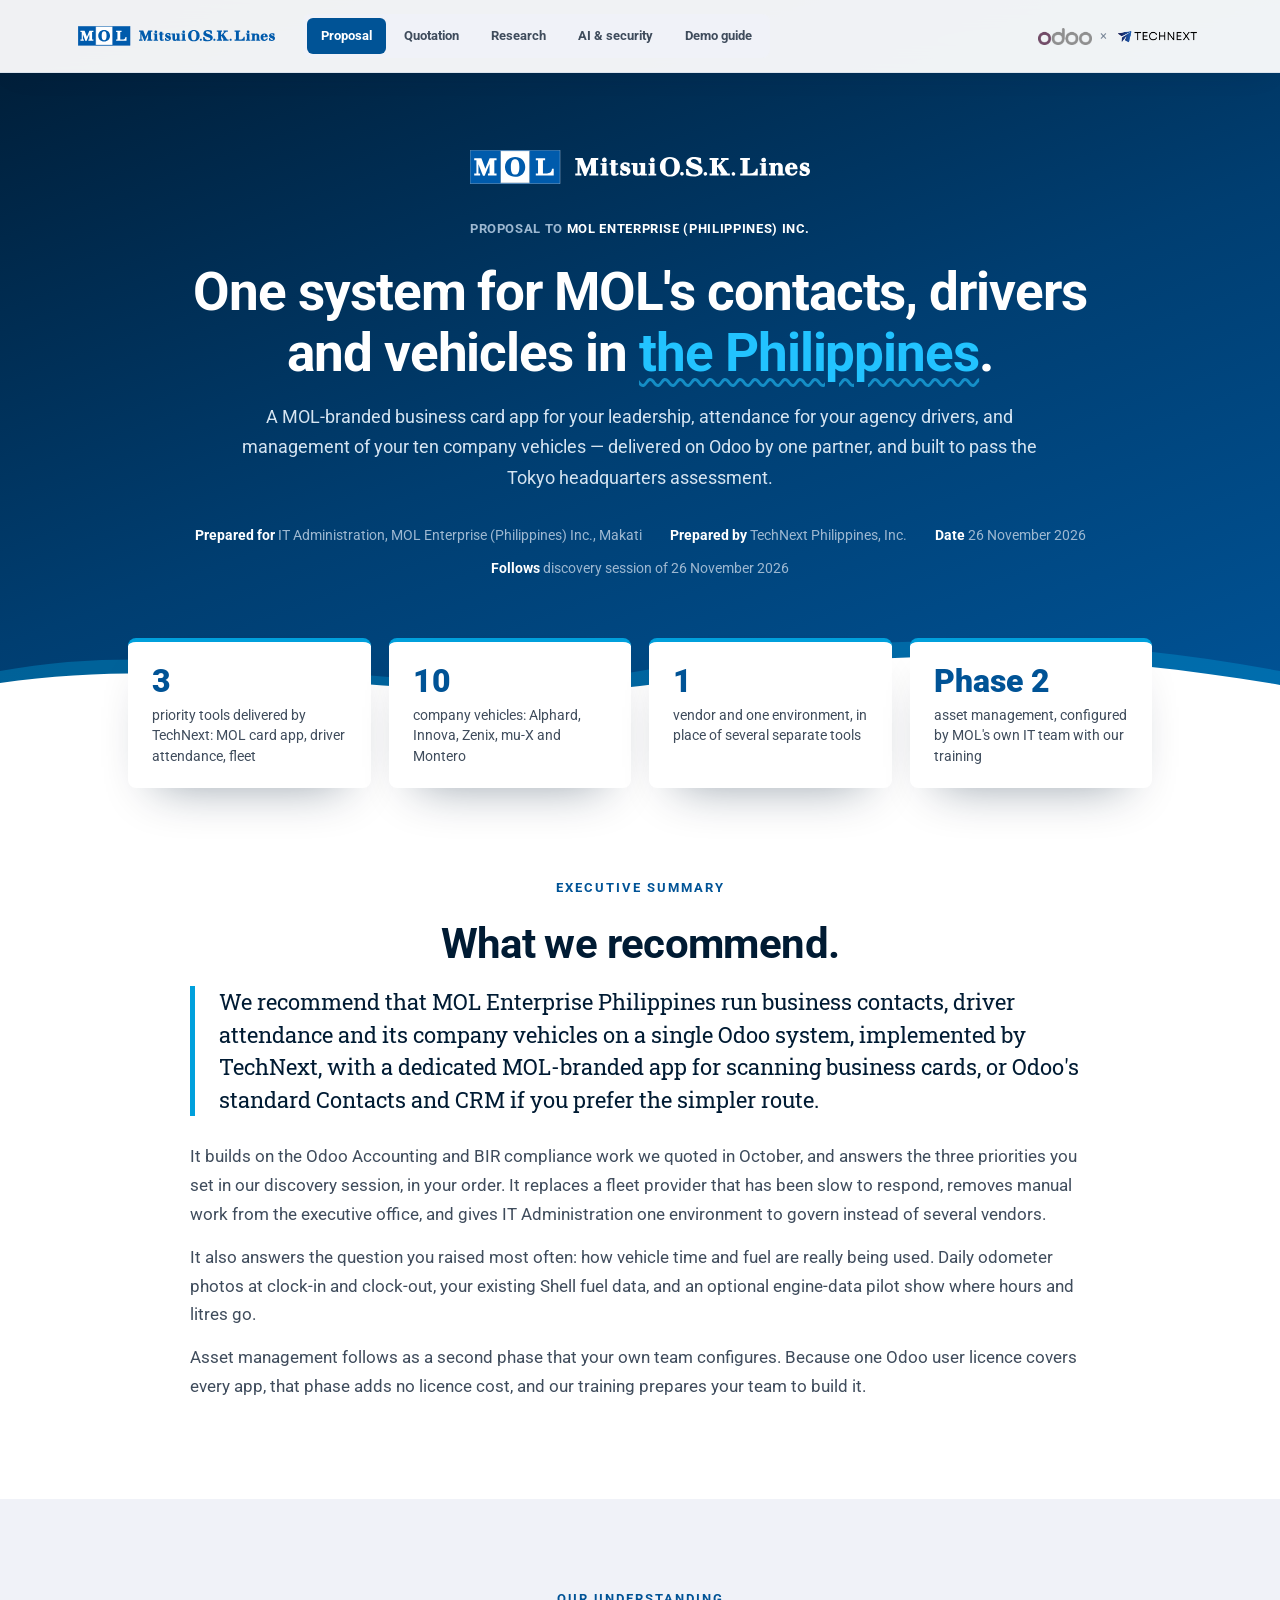
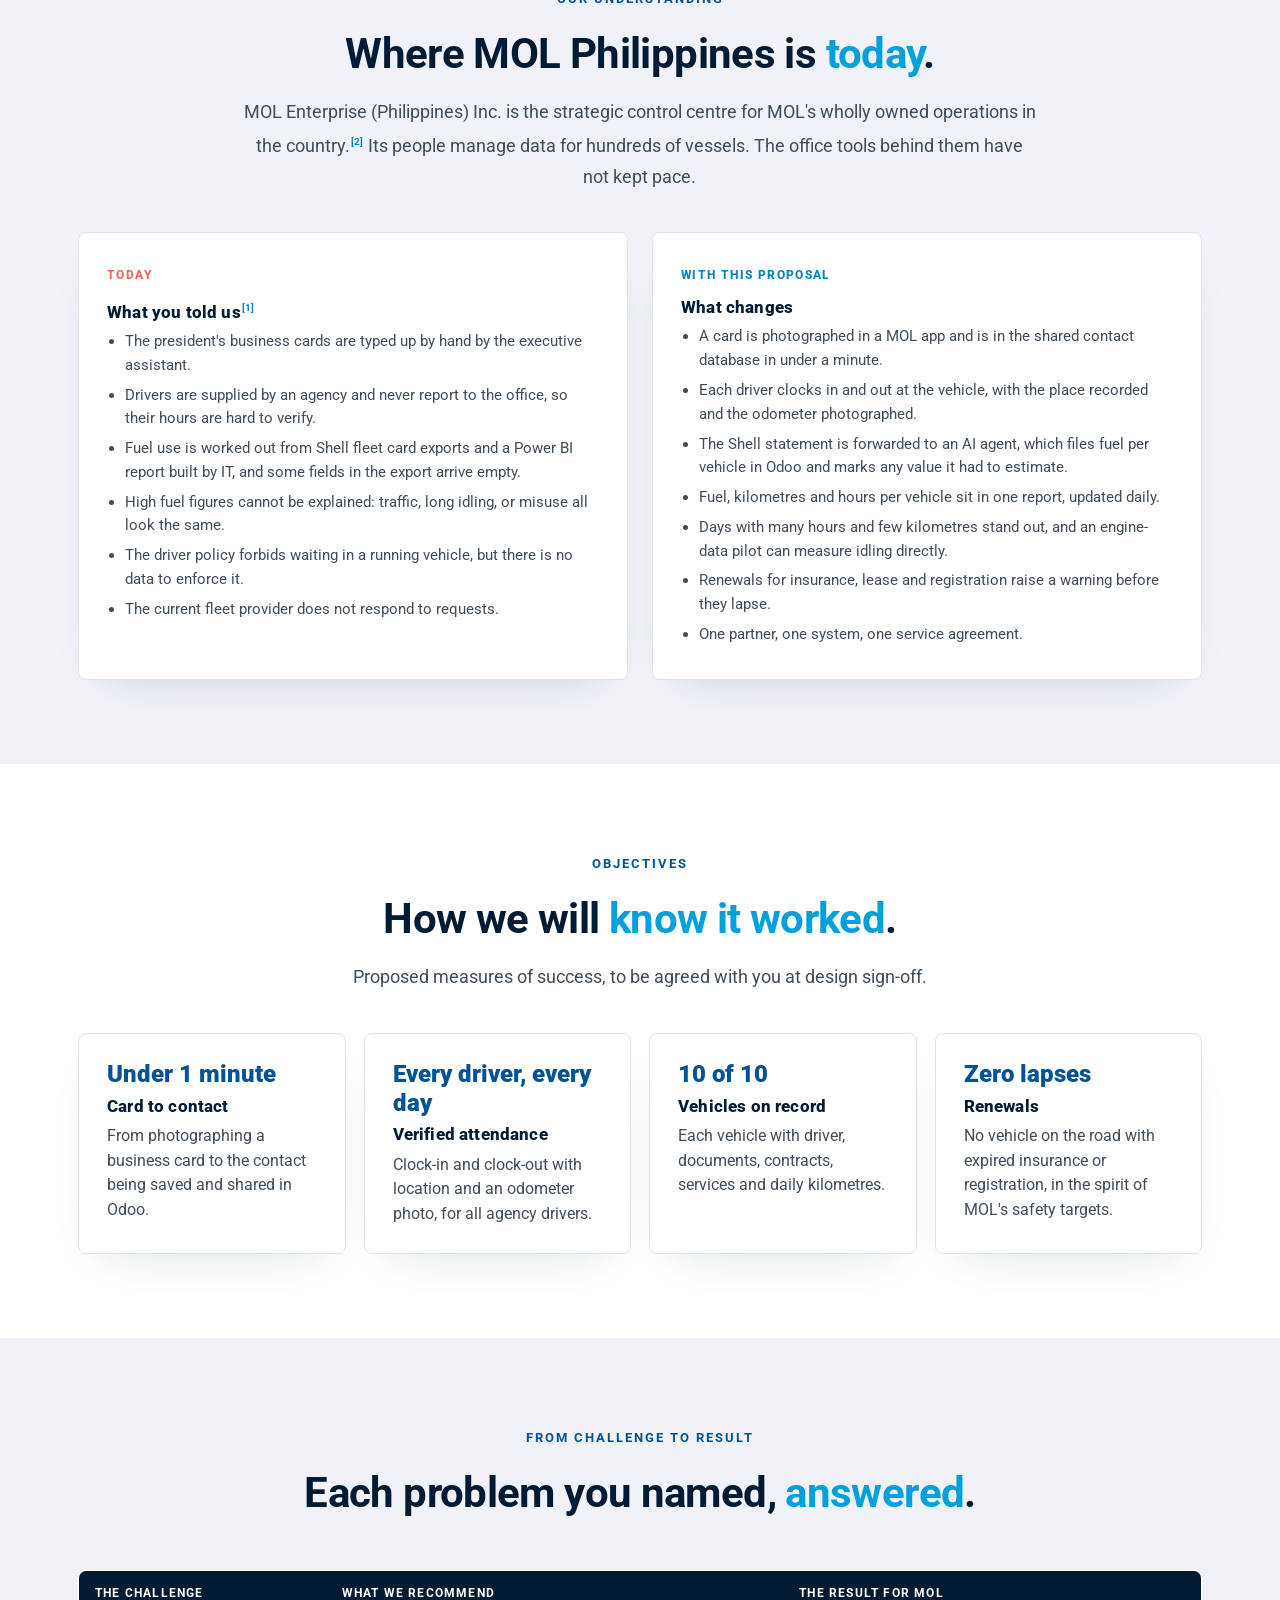
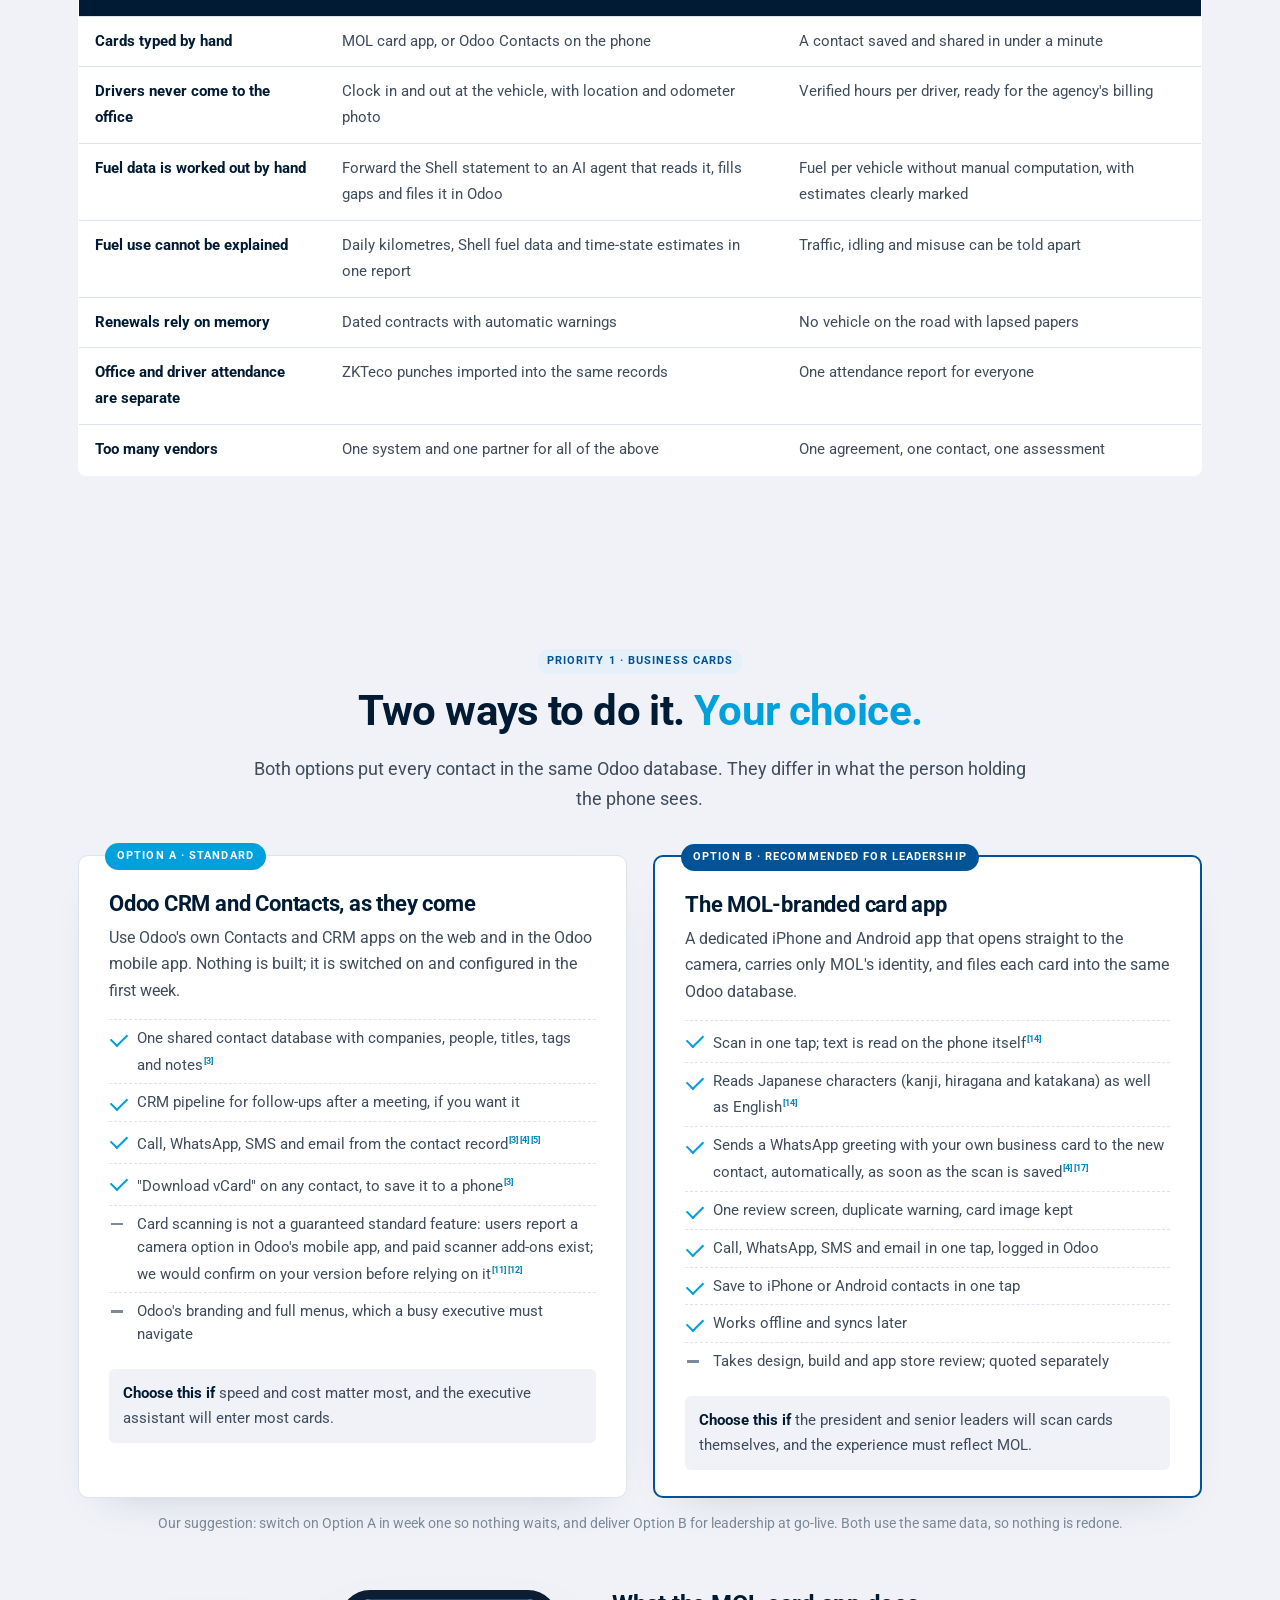
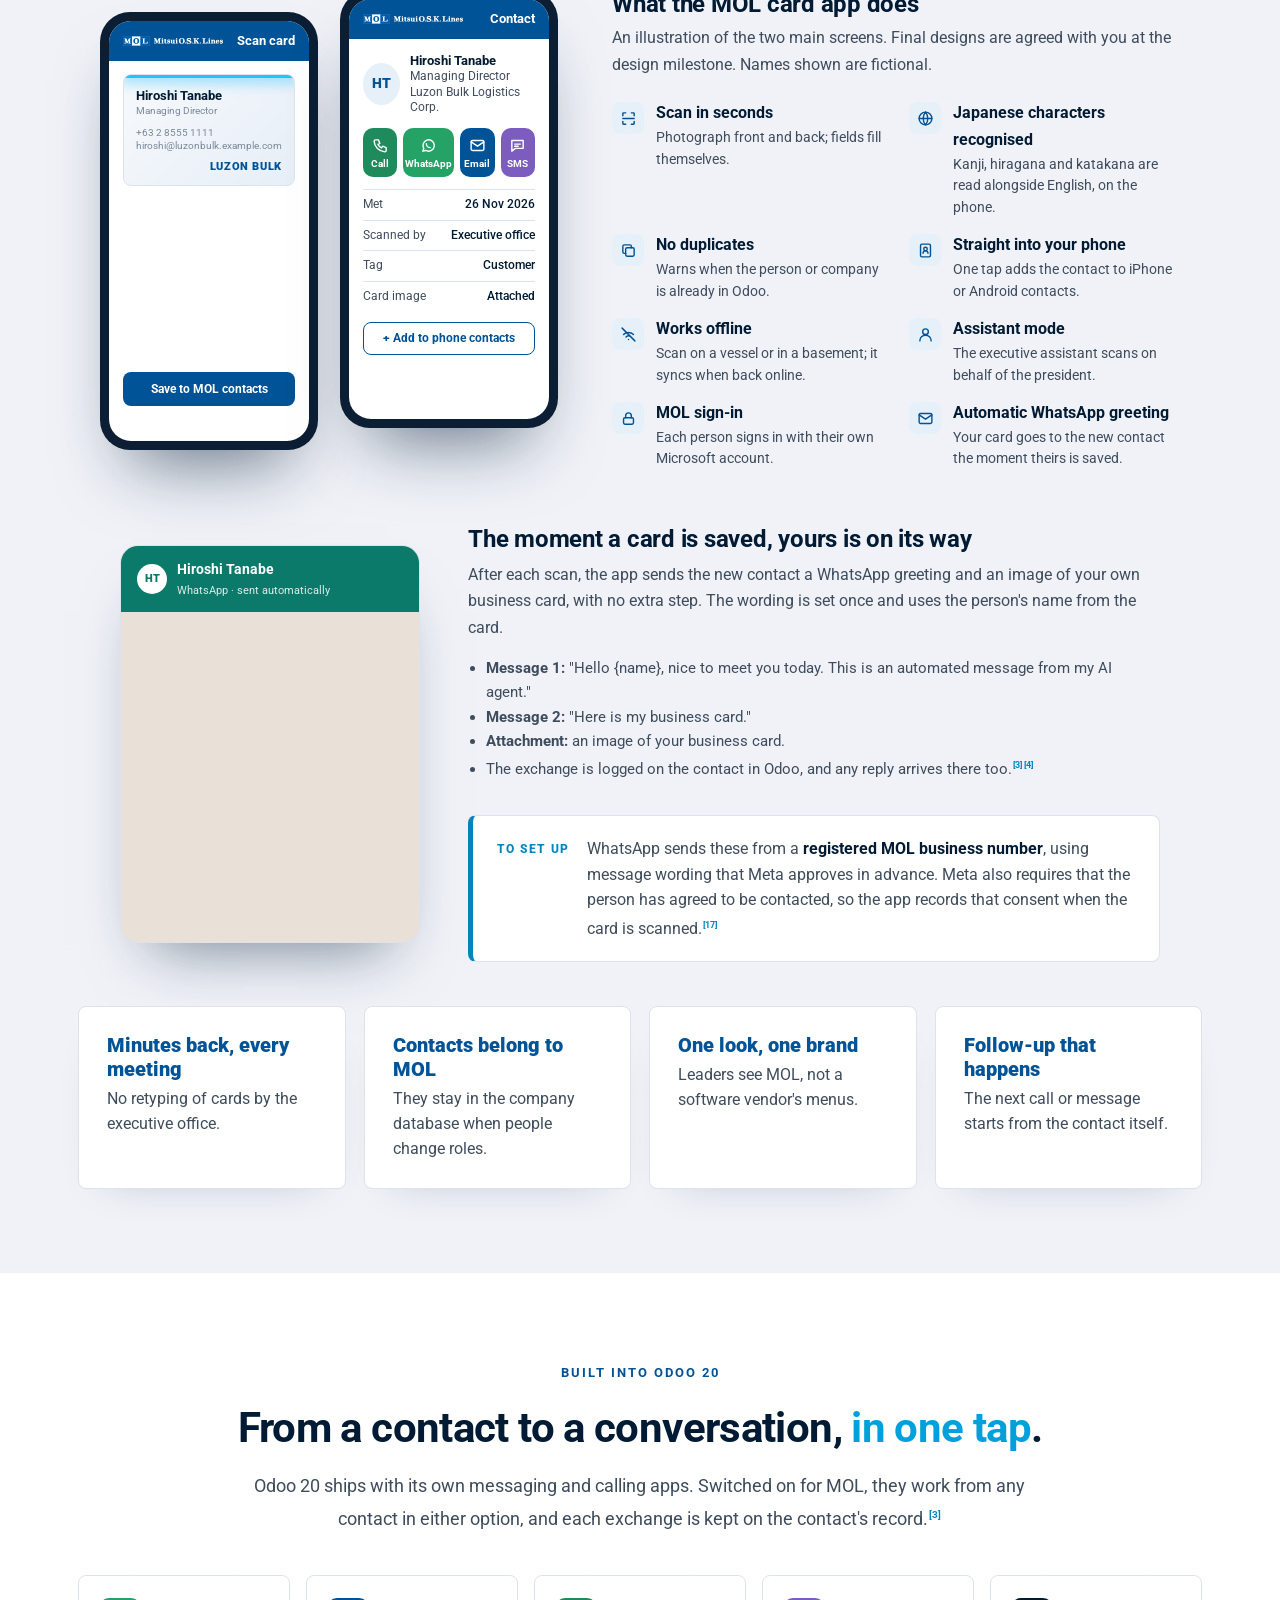
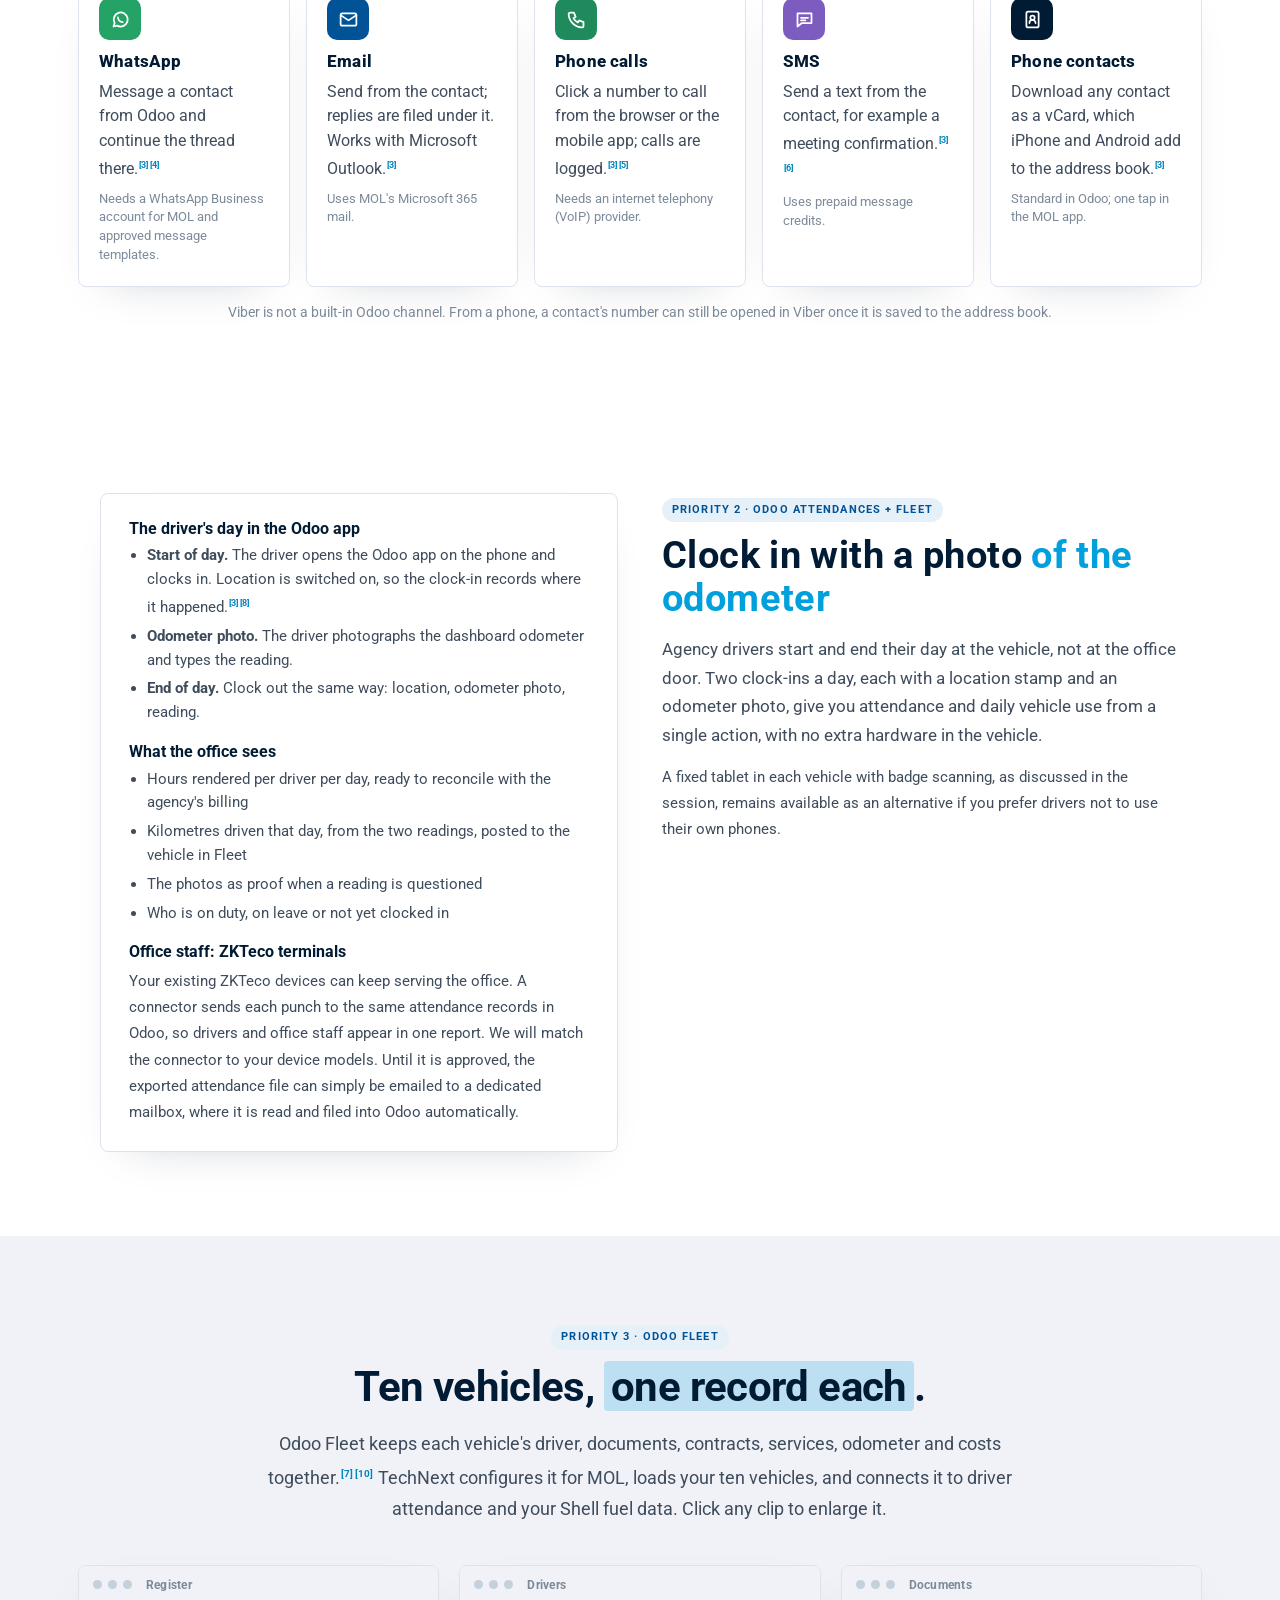
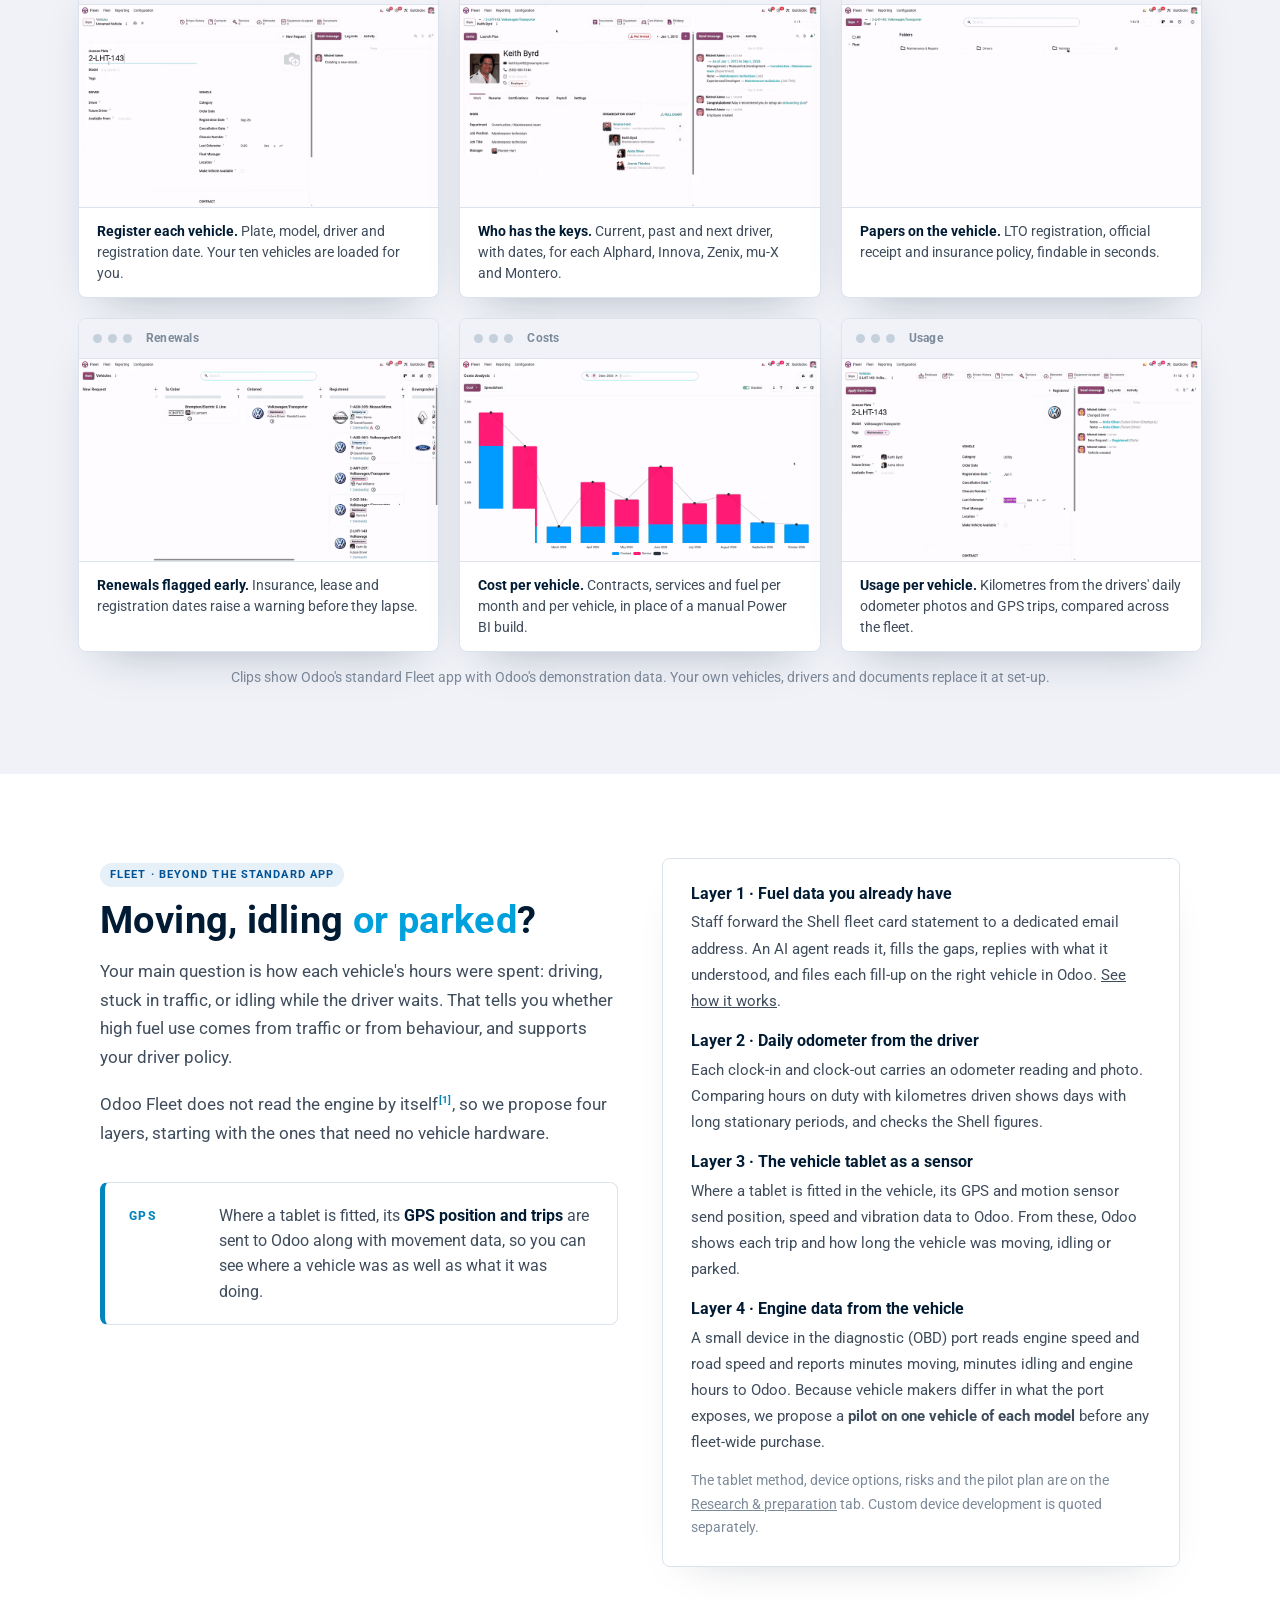
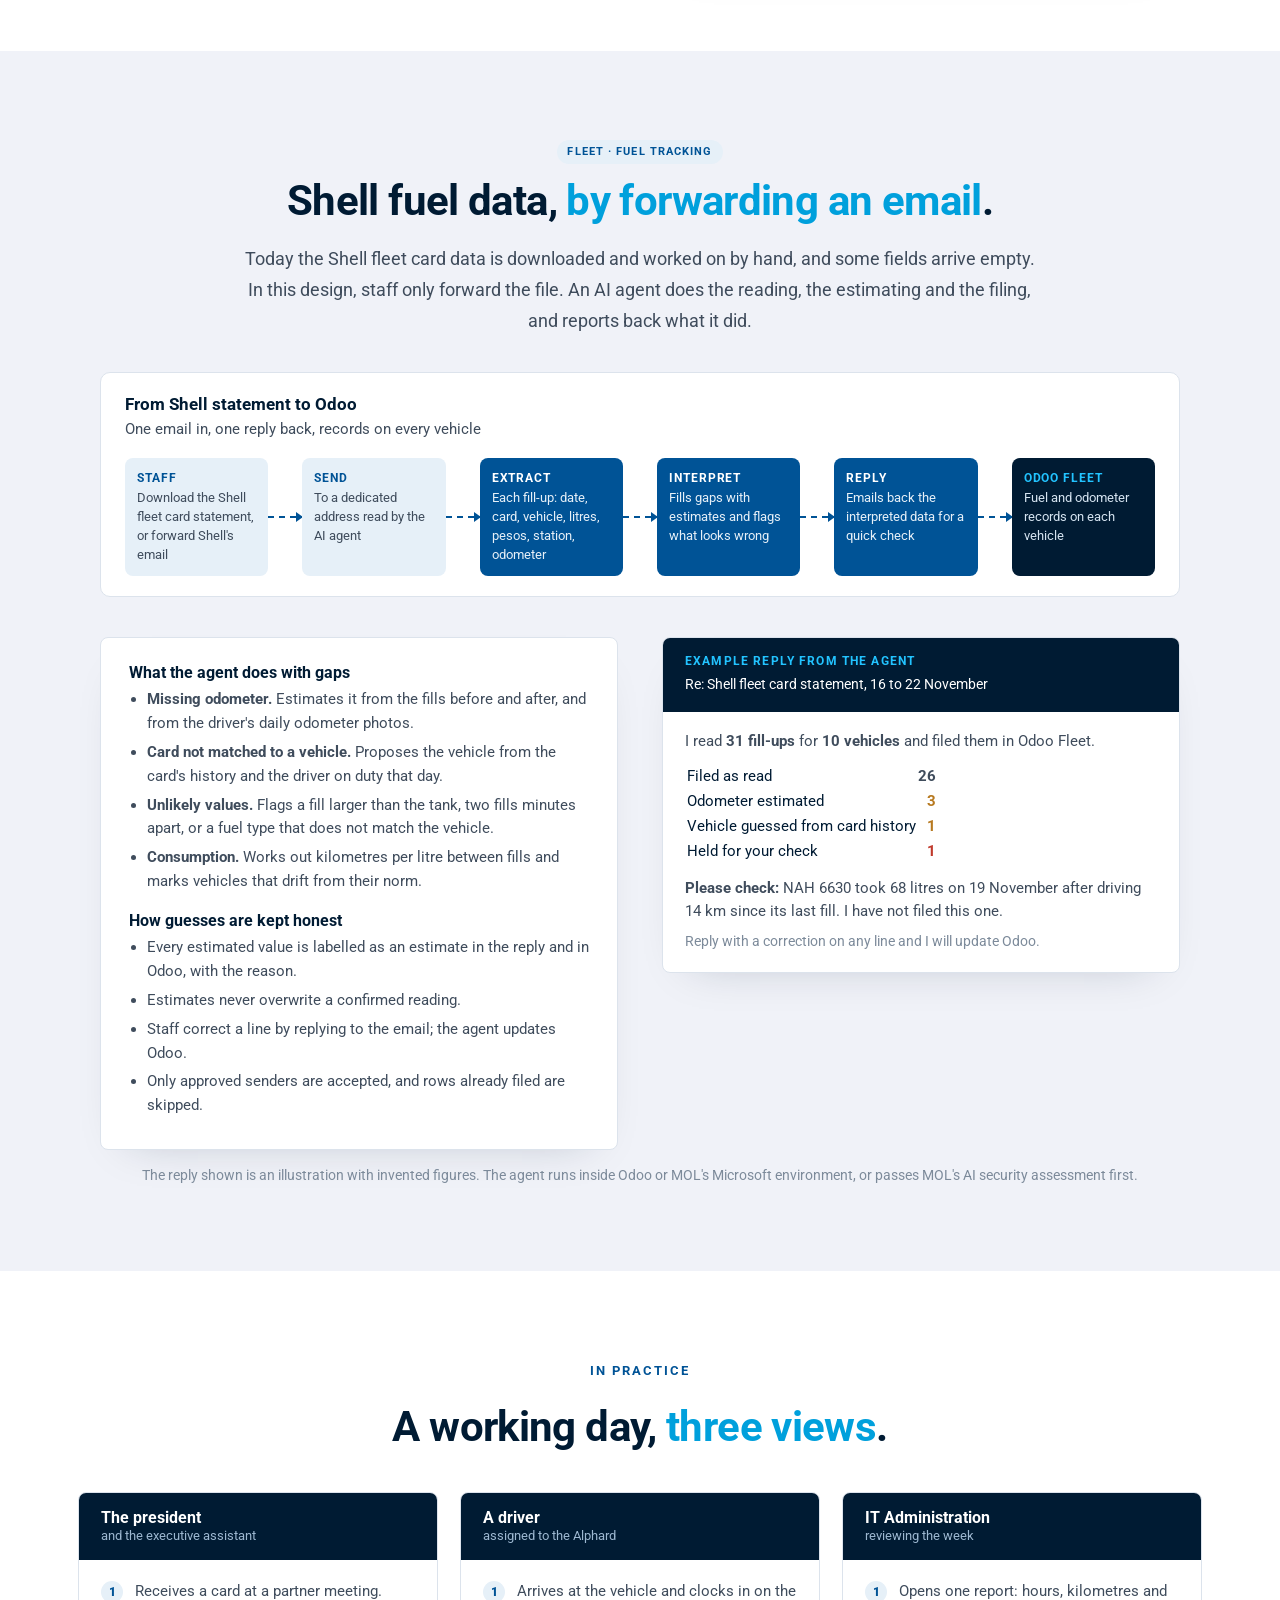
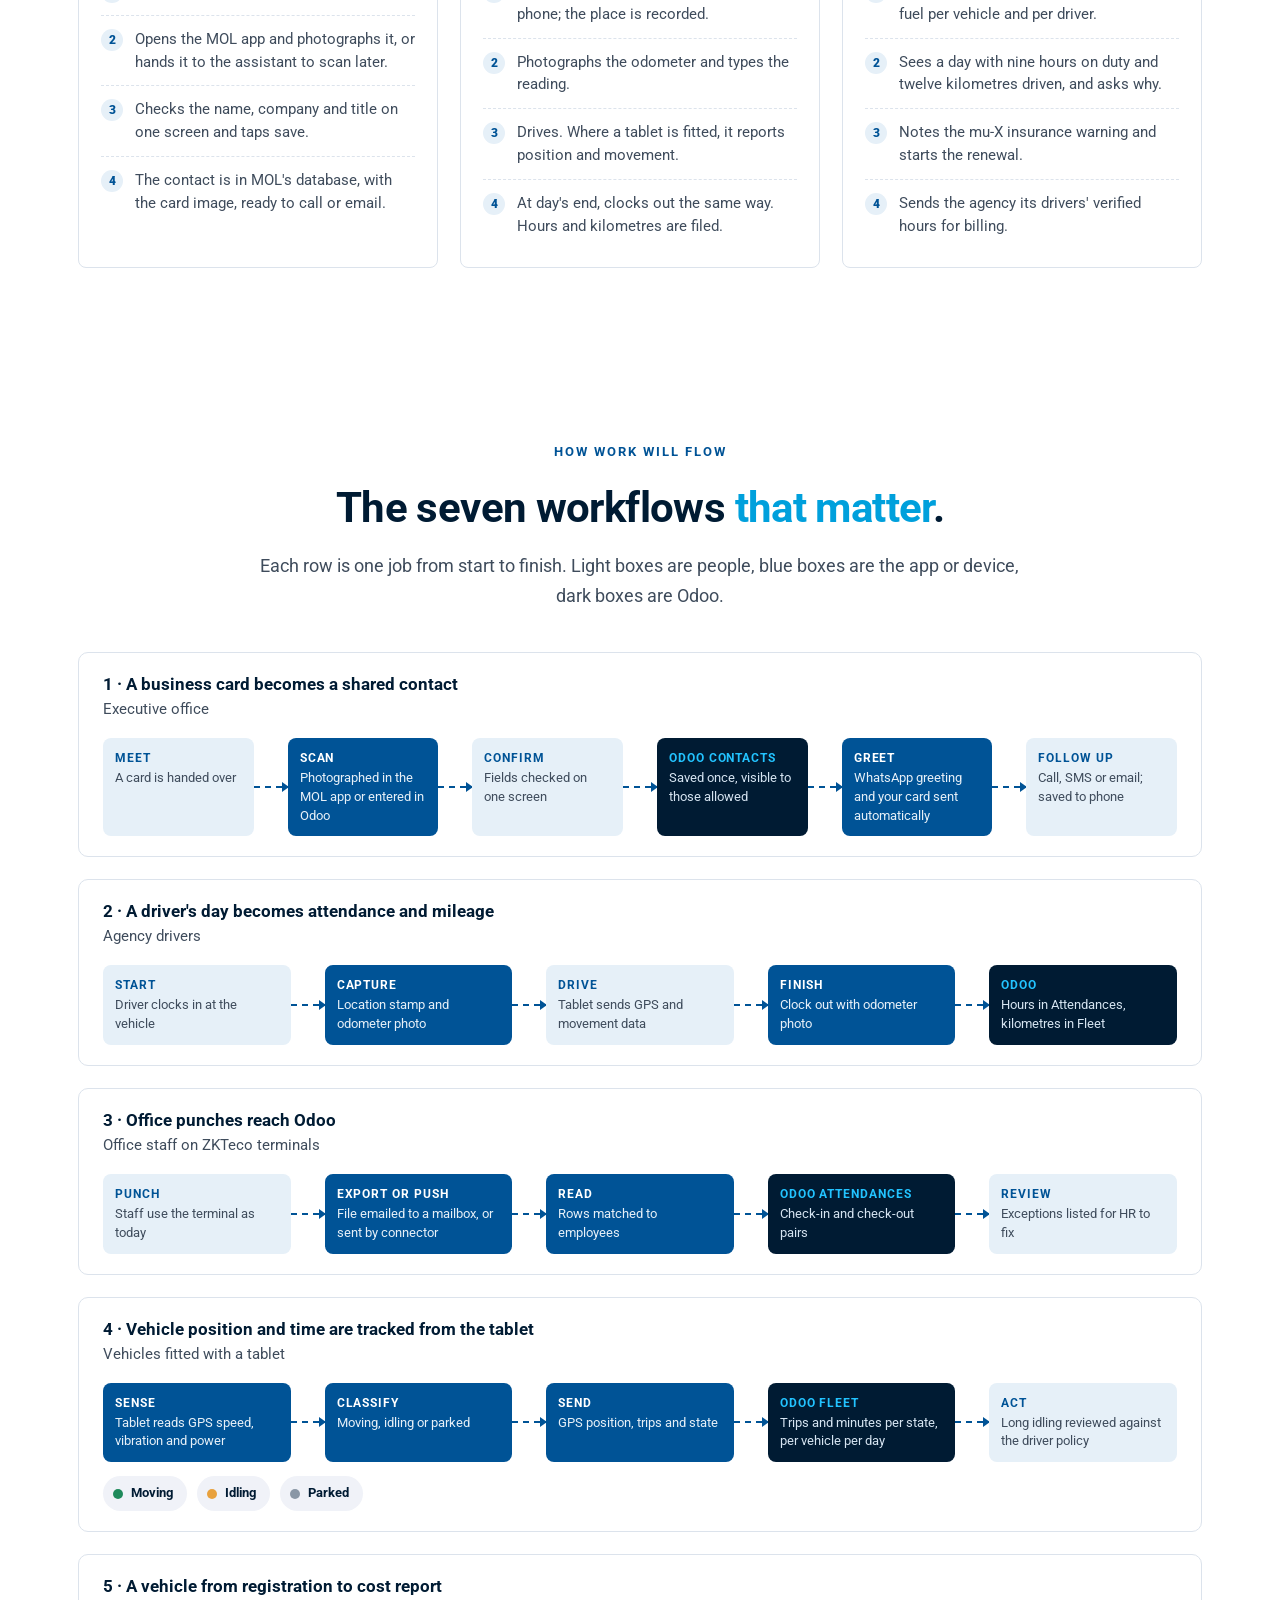
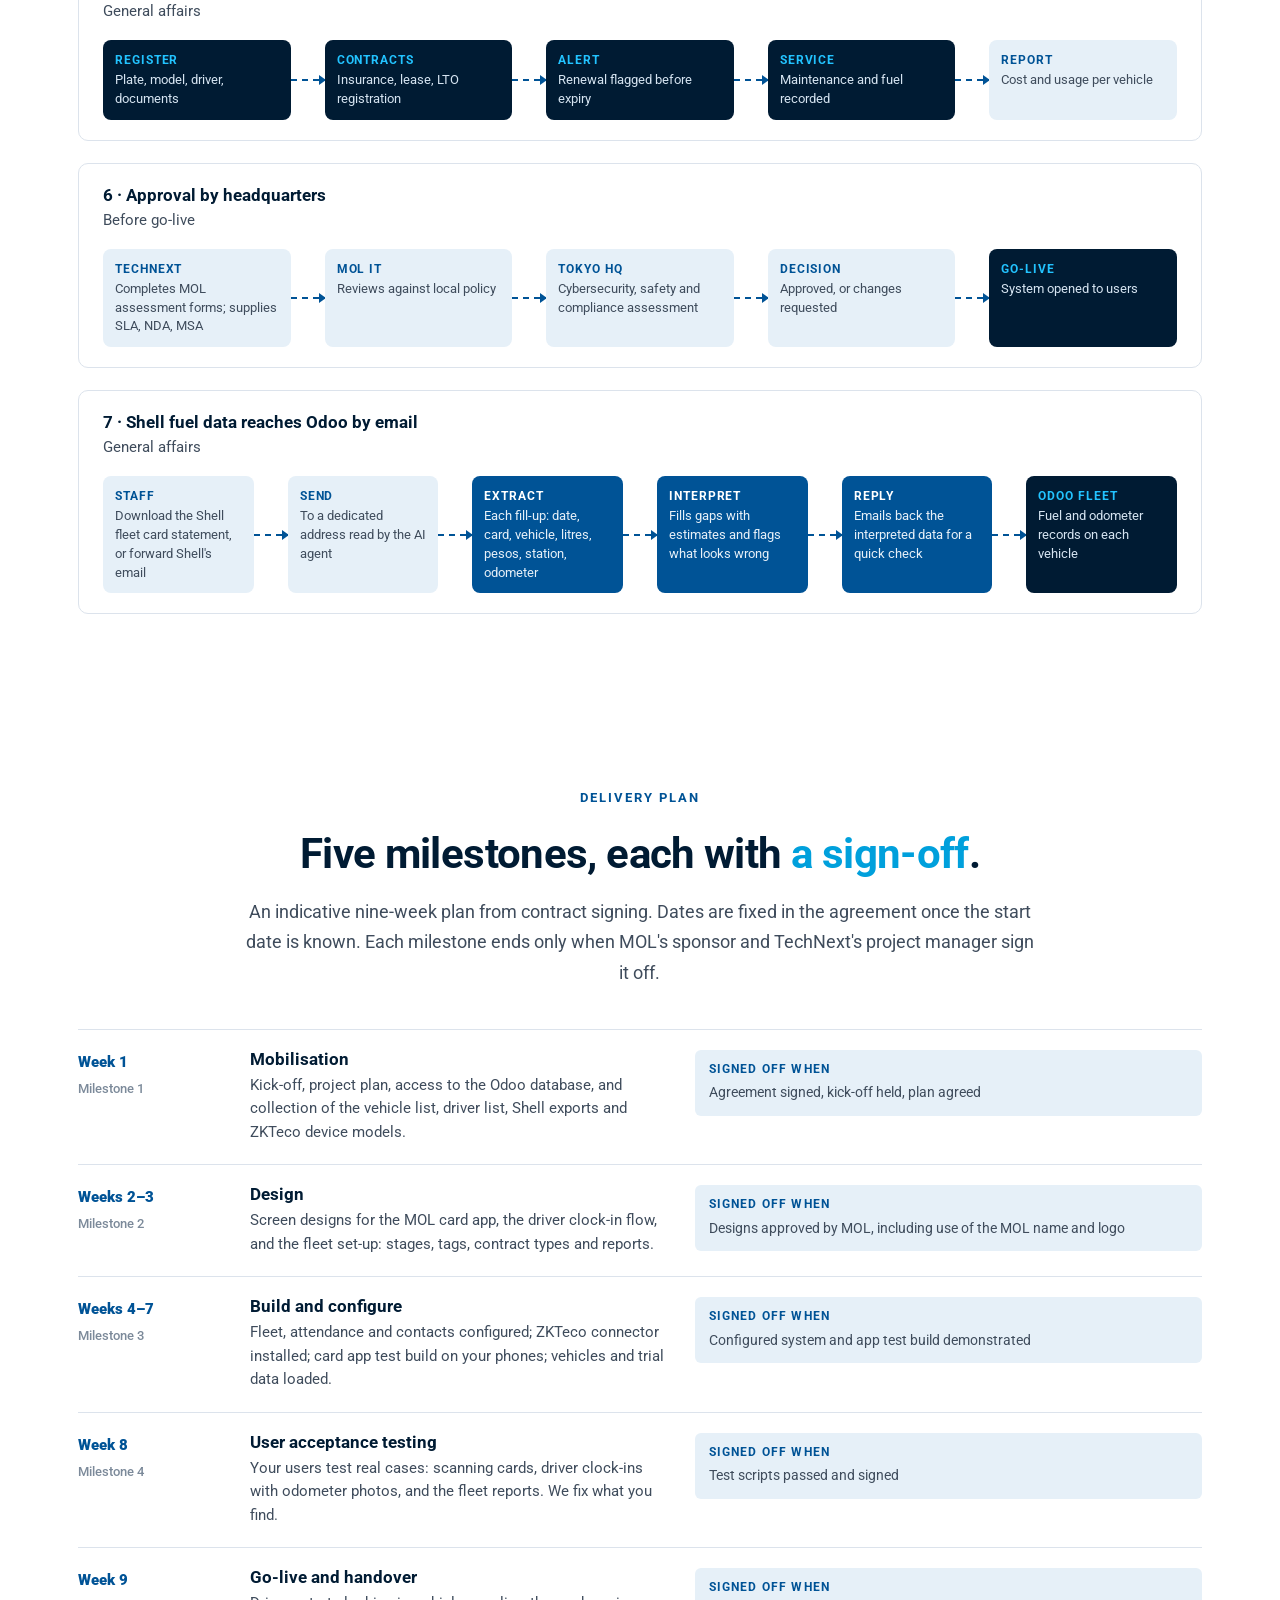
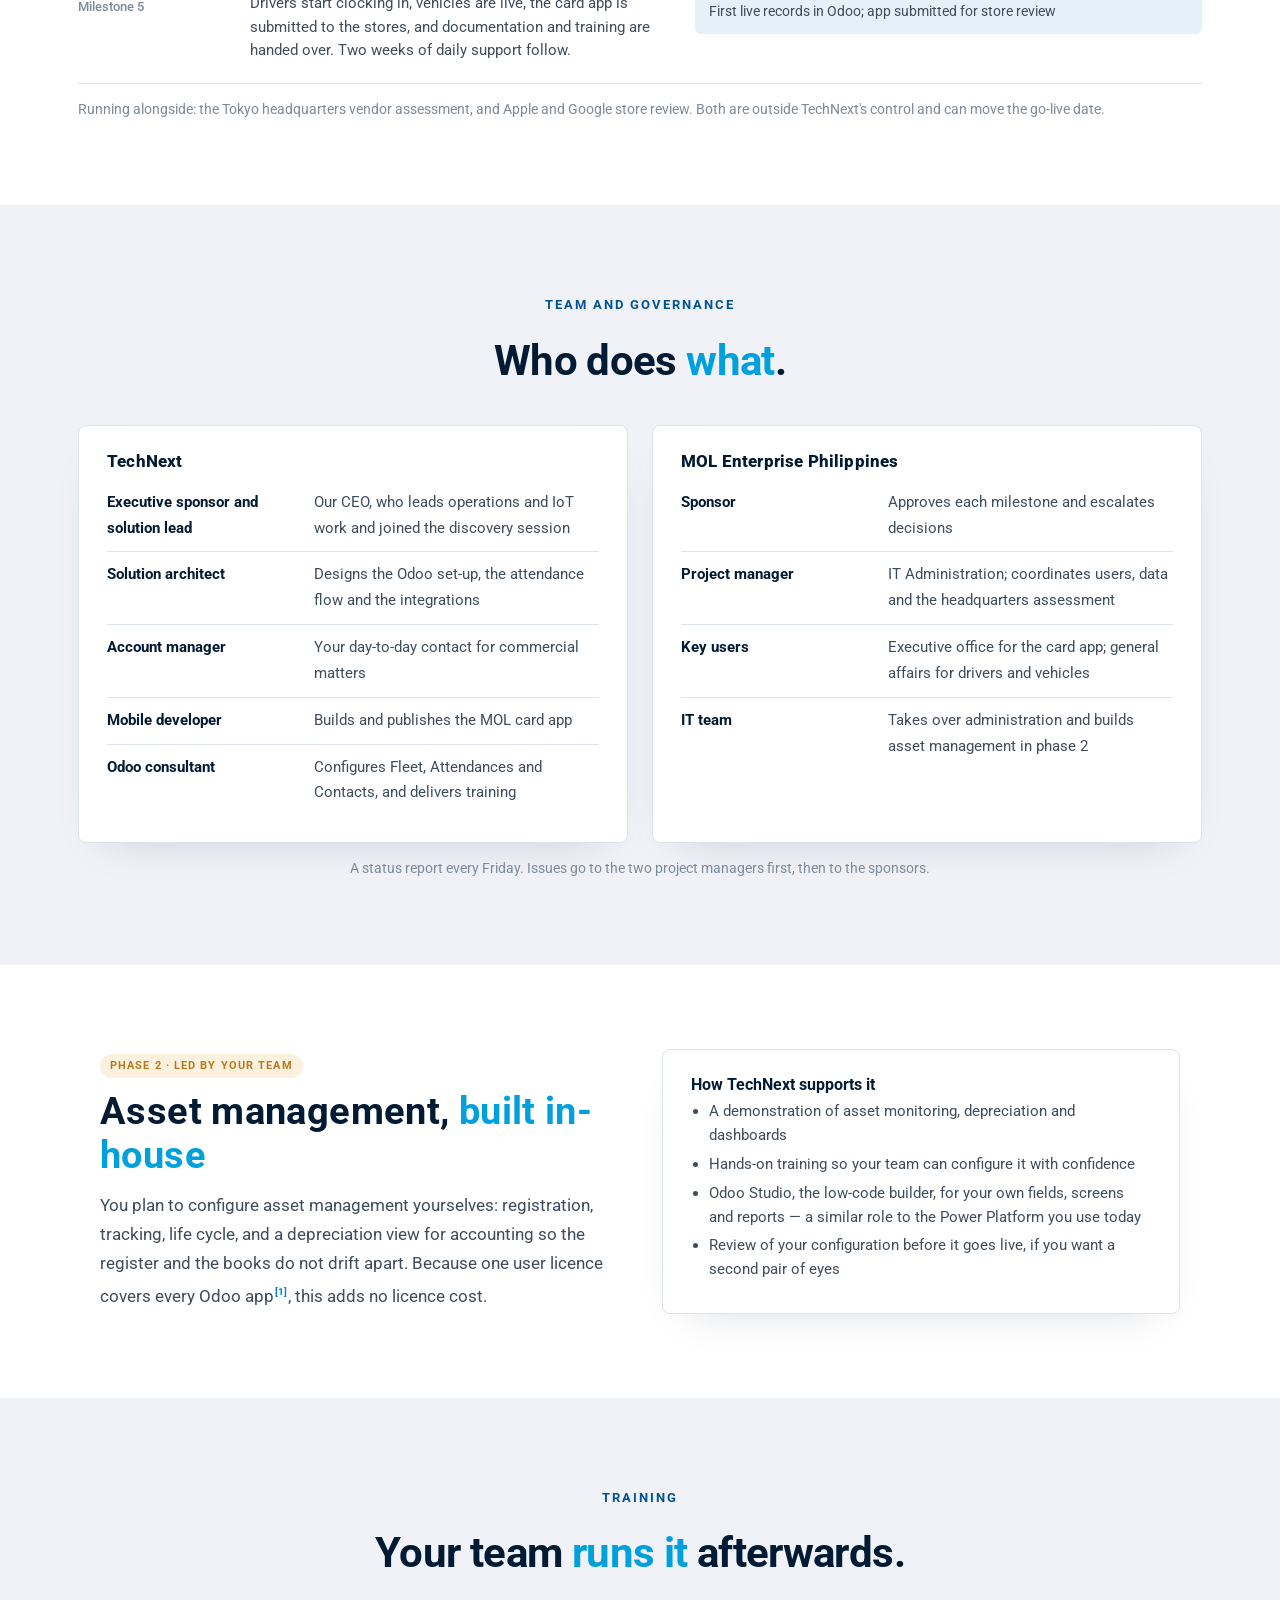
==== commit 36dec169: "Add Shell fuel card email workflow read by an AI agent Staff forward the Shell fleet card statement " ====
--- a/index.html
+++ b/index.html
@@ -422,7 +422,7 @@
       <div class="fact"><span class="tag" style="color:var(--coral)">Today</span><h3>What you told us<sup class="cite"><a href="#ref-1">[1]</a></sup></h3><ul>
         <li>The president's business cards are typed up by hand by the executive assistant.</li>
         <li>Drivers are supplied by an agency and never report to the office, so their hours are hard to verify.</li>
-        <li>Fuel use is worked out from Shell fleet card exports and a Power BI report built by IT.</li>
+        <li>Fuel use is worked out from Shell fleet card exports and a Power BI report built by IT, and some fields in the export arrive empty.</li>
         <li>High fuel figures cannot be explained: traffic, long idling, or misuse all look the same.</li>
         <li>The driver policy forbids waiting in a running vehicle, but there is no data to enforce it.</li>
         <li>The current fleet provider does not respond to requests.</li>
@@ -430,6 +430,7 @@
       <div class="fact"><span class="tag" style="color:var(--teal)">With this proposal</span><h3>What changes</h3><ul>
         <li>A card is photographed in a MOL app and is in the shared contact database in under a minute.</li>
         <li>Each driver clocks in and out at the vehicle, with the place recorded and the odometer photographed.</li>
+        <li>The Shell statement is forwarded to an AI agent, which files fuel per vehicle in Odoo and marks any value it had to estimate.</li>
         <li>Fuel, kilometres and hours per vehicle sit in one report, updated daily.</li>
         <li>Days with many hours and few kilometres stand out, and an engine-data pilot can measure idling directly.</li>
         <li>Renewals for insurance, lease and registration raise a warning before they lapse.</li>
@@ -461,6 +462,7 @@
       <tr><th>The challenge</th><th>What we recommend</th><th>The result for MOL</th></tr>
       <tr><td>Cards typed by hand</td><td>MOL card app, or Odoo Contacts on the phone</td><td>A contact saved and shared in under a minute</td></tr>
       <tr><td>Drivers never come to the office</td><td>Clock in and out at the vehicle, with location and odometer photo</td><td>Verified hours per driver, ready for the agency's billing</td></tr>
+      <tr><td>Fuel data is worked out by hand</td><td>Forward the Shell statement to an AI agent that reads it, fills gaps and files it in Odoo</td><td>Fuel per vehicle without manual computation, with estimates clearly marked</td></tr>
       <tr><td>Fuel use cannot be explained</td><td>Daily kilometres, Shell fuel data and time-state estimates in one report</td><td>Traffic, idling and misuse can be told apart</td></tr>
       <tr><td>Renewals rely on memory</td><td>Dated contracts with automatic warnings</td><td>No vehicle on the road with lapsed papers</td></tr>
       <tr><td>Office and driver attendance are separate</td><td>ZKTeco punches imported into the same records</td><td>One attendance report for everyone</td></tr>
@@ -662,7 +664,7 @@
       </div>
       <div class="panel">
         <h3>Layer 1 · Fuel data you already have</h3>
-        <p style="font-size:.96rem">Import your Shell fleet card exports into Odoo. Fuel and odometer per fill-up appear on each vehicle, with gaps and empty fields flagged for correction.</p>
+        <p style="font-size:.96rem">Staff forward the Shell fleet card statement to a dedicated email address. An AI agent reads it, fills the gaps, replies with what it understood, and files each fill-up on the right vehicle in Odoo. <a href="#fuel" style="text-decoration:underline">See how it works</a>.</p>
         <h3>Layer 2 · Daily odometer from the driver</h3>
         <p style="font-size:.96rem">Each clock-in and clock-out carries an odometer reading and photo. Comparing hours on duty with kilometres driven shows days with long stationary periods, and checks the Shell figures.</p>
         <h3>Layer 3 · The vehicle tablet as a sensor</h3>
@@ -675,7 +677,51 @@
   </div>
 </section>
 
-<section id="day" class="alt">
+<section id="fuel" class="alt">
+  <div class="container center">
+    <span class="tag2">Fleet · fuel tracking</span>
+    <h2 class="section-h">Shell fuel data, <span class="w-teal">by forwarding an email</span>.</h2>
+    <p class="section-sub">Today the Shell fleet card data is downloaded and worked on by hand, and some fields arrive empty. In this design, staff only forward the file. An AI agent does the reading, the estimating and the filing, and reports back what it did.</p>
+    <div class="wfs" style="max-width:1080px;margin:36px auto 0">
+      <div class="wf rv"><h3>From Shell statement to Odoo</h3><p>One email in, one reply back, records on every vehicle</p><div class="lane"><div class="nd"><b>Staff</b>Download the Shell fleet card statement, or forward Shell's email</div><span class="ar"></span><div class="nd"><b>Send</b>To a dedicated address read by the AI agent</div><span class="ar"></span><div class="nd bl"><b>Extract</b>Each fill-up: date, card, vehicle, litres, pesos, station, odometer</div><span class="ar"></span><div class="nd bl"><b>Interpret</b>Fills gaps with estimates and flags what looks wrong</div><span class="ar"></span><div class="nd bl"><b>Reply</b>Emails back the interpreted data for a quick check</div><span class="ar"></span><div class="nd dk"><b>Odoo Fleet</b>Fuel and odometer records on each vehicle</div></div></div>
+    </div>
+    <div class="sol" style="margin-top:40px">
+      <div class="panel">
+        <h3>What the agent does with gaps</h3>
+        <ul>
+          <li><b>Missing odometer.</b> Estimates it from the fills before and after, and from the driver's daily odometer photos.</li>
+          <li><b>Card not matched to a vehicle.</b> Proposes the vehicle from the card's history and the driver on duty that day.</li>
+          <li><b>Unlikely values.</b> Flags a fill larger than the tank, two fills minutes apart, or a fuel type that does not match the vehicle.</li>
+          <li><b>Consumption.</b> Works out kilometres per litre between fills and marks vehicles that drift from their norm.</li>
+        </ul>
+        <h3>How guesses are kept honest</h3>
+        <ul>
+          <li>Every estimated value is labelled as an estimate in the reply and in Odoo, with the reason.</li>
+          <li>Estimates never overwrite a confirmed reading.</li>
+          <li>Staff correct a line by replying to the email; the agent updates Odoo.</li>
+          <li>Only approved senders are accepted, and rows already filed are skipped.</li>
+        </ul>
+      </div>
+      <div class="panel" style="padding:0;overflow:hidden">
+        <div style="background:var(--navy);color:#fff;padding:14px 22px;font-size:.9rem"><b style="display:block;font-size:.72rem;letter-spacing:.1em;text-transform:uppercase;color:var(--sky);margin-bottom:2px">Example reply from the agent</b>Re: Shell fleet card statement, 16 to 22 November</div>
+        <div style="padding:18px 22px 20px;font-size:.93rem;line-height:1.55">
+          <p>I read <b>31 fill-ups</b> for <b>10 vehicles</b> and filed them in Odoo Fleet.</p>
+          <table class="agenda" style="margin-top:10px">
+            <tr><td style="width:auto;color:var(--ink)">Filed as read</td><td style="text-align:right;font-weight:700">26</td></tr>
+            <tr><td style="width:auto;color:var(--ink)">Odometer estimated</td><td style="text-align:right;font-weight:700;color:#B7791F">3</td></tr>
+            <tr><td style="width:auto;color:var(--ink)">Vehicle guessed from card history</td><td style="text-align:right;font-weight:700;color:#B7791F">1</td></tr>
+            <tr><td style="width:auto;color:var(--ink)">Held for your check</td><td style="text-align:right;font-weight:700;color:#C0392B">1</td></tr>
+          </table>
+          <p style="margin-top:12px"><b>Please check:</b> NAH 6630 took 68 litres on 19 November after driving 14 km since its last fill. I have not filed this one.</p>
+          <p style="margin-top:8px;color:var(--muted);font-size:.85rem">Reply with a correction on any line and I will update Odoo.</p>
+        </div>
+      </div>
+    </div>
+    <p class="fine" style="text-align:center">The reply shown is an illustration with invented figures. The agent runs inside Odoo or MOL's Microsoft environment, or passes MOL's AI security assessment first.</p>
+  </div>
+</section>
+
+<section id="day">
   <div class="container center">
     <span class="eyebrow">In practice</span>
     <h2 class="section-h">A working day, <span class="w-teal">three views</span>.</h2>
@@ -705,7 +751,7 @@
 <section id="workflows">
   <div class="container center">
     <span class="eyebrow">How work will flow</span>
-    <h2 class="section-h">The six workflows <span class="w-teal">that matter</span>.</h2>
+    <h2 class="section-h">The seven workflows <span class="w-teal">that matter</span>.</h2>
     <p class="section-sub">Each row is one job from start to finish. Light boxes are people, blue boxes are the app or device, dark boxes are Odoo.</p>
     <div class="wfs">
       <div class="wf rv"><h3>1 · A business card becomes a shared contact</h3><p>Executive office</p><div class="lane"><div class="nd"><b>Meet</b>A card is handed over</div><span class="ar"></span><div class="nd bl"><b>Scan</b>Photographed in the MOL app or entered in Odoo</div><span class="ar"></span><div class="nd"><b>Confirm</b>Fields checked on one screen</div><span class="ar"></span><div class="nd dk"><b>Odoo Contacts</b>Saved once, visible to those allowed</div><span class="ar"></span><div class="nd bl"><b>Greet</b>WhatsApp greeting and your card sent automatically</div><span class="ar"></span><div class="nd"><b>Follow up</b>Call, SMS or email; saved to phone</div></div></div>
@@ -715,6 +761,7 @@
         <div class="states"><span class="st mv"><i></i>Moving</span><span class="st id"><i></i>Idling</span><span class="st pk"><i></i>Parked</span></div></div>
       <div class="wf rv"><h3>5 · A vehicle from registration to cost report</h3><p>General affairs</p><div class="lane"><div class="nd dk"><b>Register</b>Plate, model, driver, documents</div><span class="ar"></span><div class="nd dk"><b>Contracts</b>Insurance, lease, LTO registration</div><span class="ar"></span><div class="nd dk"><b>Alert</b>Renewal flagged before expiry</div><span class="ar"></span><div class="nd dk"><b>Service</b>Maintenance and fuel recorded</div><span class="ar"></span><div class="nd"><b>Report</b>Cost and usage per vehicle</div></div></div>
       <div class="wf rv"><h3>6 · Approval by headquarters</h3><p>Before go-live</p><div class="lane"><div class="nd"><b>TechNext</b>Completes MOL assessment forms; supplies SLA, NDA, MSA</div><span class="ar"></span><div class="nd"><b>MOL IT</b>Reviews against local policy</div><span class="ar"></span><div class="nd"><b>Tokyo HQ</b>Cybersecurity, safety and compliance assessment</div><span class="ar"></span><div class="nd"><b>Decision</b>Approved, or changes requested</div><span class="ar"></span><div class="nd dk"><b>Go-live</b>System opened to users</div></div></div>
+      <div class="wf rv"><h3>7 · Shell fuel data reaches Odoo by email</h3><p>General affairs</p><div class="lane"><div class="nd"><b>Staff</b>Download the Shell fleet card statement, or forward Shell's email</div><span class="ar"></span><div class="nd"><b>Send</b>To a dedicated address read by the AI agent</div><span class="ar"></span><div class="nd bl"><b>Extract</b>Each fill-up: date, card, vehicle, litres, pesos, station, odometer</div><span class="ar"></span><div class="nd bl"><b>Interpret</b>Fills gaps with estimates and flags what looks wrong</div><span class="ar"></span><div class="nd bl"><b>Reply</b>Emails back the interpreted data for a quick check</div><span class="ar"></span><div class="nd dk"><b>Odoo Fleet</b>Fuel and odometer records on each vehicle</div></div></div>
     </div>
   </div>
 </section>
@@ -804,7 +851,7 @@
       <tr><td>Business cards, Option B</td><td>Design, build and store publication of the MOL-branded iPhone and Android app; on-device OCR; Odoo Contacts set-up</td><td>TechNext · Apple and Google for store accounts</td><td>Separate quotation</td></tr>
       <tr><td>Driver attendance</td><td>Mobile clock-in with location, odometer photo and reading; link to Fleet; attendance reports</td><td>TechNext</td><td>See quotation</td></tr>
       <tr><td>ZKTeco integration</td><td>Email-in import of exported attendance files from day one; connector for office terminals, tested against your device models</td><td>TechNext · module vendor</td><td>See quotation</td></tr>
-      <tr><td>Fleet management</td><td>Fleet configuration, loading of 10 vehicles, Shell fuel data import, cost and usage reports</td><td>TechNext</td><td>See quotation</td></tr>
+      <tr><td>Fleet management</td><td>Fleet configuration, loading of 10 vehicles, the Shell fuel email agent, cost and usage reports</td><td>TechNext</td><td>See quotation</td></tr>
       <tr><td>Vehicle tablets (optional)</td><td>One 4G tablet per vehicle with mount and data plan: a fixed clock-in point, and the source of GPS trips and moving, idling and parked time</td><td>Hardware supplier · telco</td><td>Optional</td></tr>
       <tr><td>Engine monitoring pilot</td><td>OBD device trial on one vehicle per model, findings report, recommendation</td><td>TechNext</td><td>Separate estimate</td></tr>
       <tr><td>Training</td><td>Hands-on Odoo and Studio sessions; optional AI and IoT workshops</td><td>TechNext</td><td>Itemised in quotation</td></tr>
@@ -868,6 +915,7 @@
       <details><summary>Who owns the data?</summary><p>MOL does. Contacts, attendance and vehicle records sit in MOL's own Odoo database, and can be exported at any time.</p></details>
       <details><summary>What does Tokyo headquarters need from us?</summary><p>We complete your vendor assessment forms and supply the draft agreement, service levels and non-disclosure terms. Odoo's security documentation covers the platform.<sup class="cite"><a href="#ref-15">[15]</a></sup></p></details>
       <details><summary>Does this use AI on our data?</summary><p>Only where you approve it. Card reading happens on the phone, including Japanese characters. Any AI used for the attendance email import would run inside Odoo or your Microsoft tenant, or go through your security assessment first. See the AI training and security tab.</p></details>
+      <details><summary>How much can the fuel agent guess?</summary><p>Only where a value is missing or clearly wrong, and it says so each time. An estimate is labelled in the reply and in Odoo, never replaces a confirmed reading, and can be corrected by replying to the email.</p></details>
       <details><summary>What if a vehicle blocks the diagnostic port?</summary><p>Then that vehicle relies on the tablet estimate, odometer photos and fuel data, none of which need the port.</p></details>
     </div>
   </div>
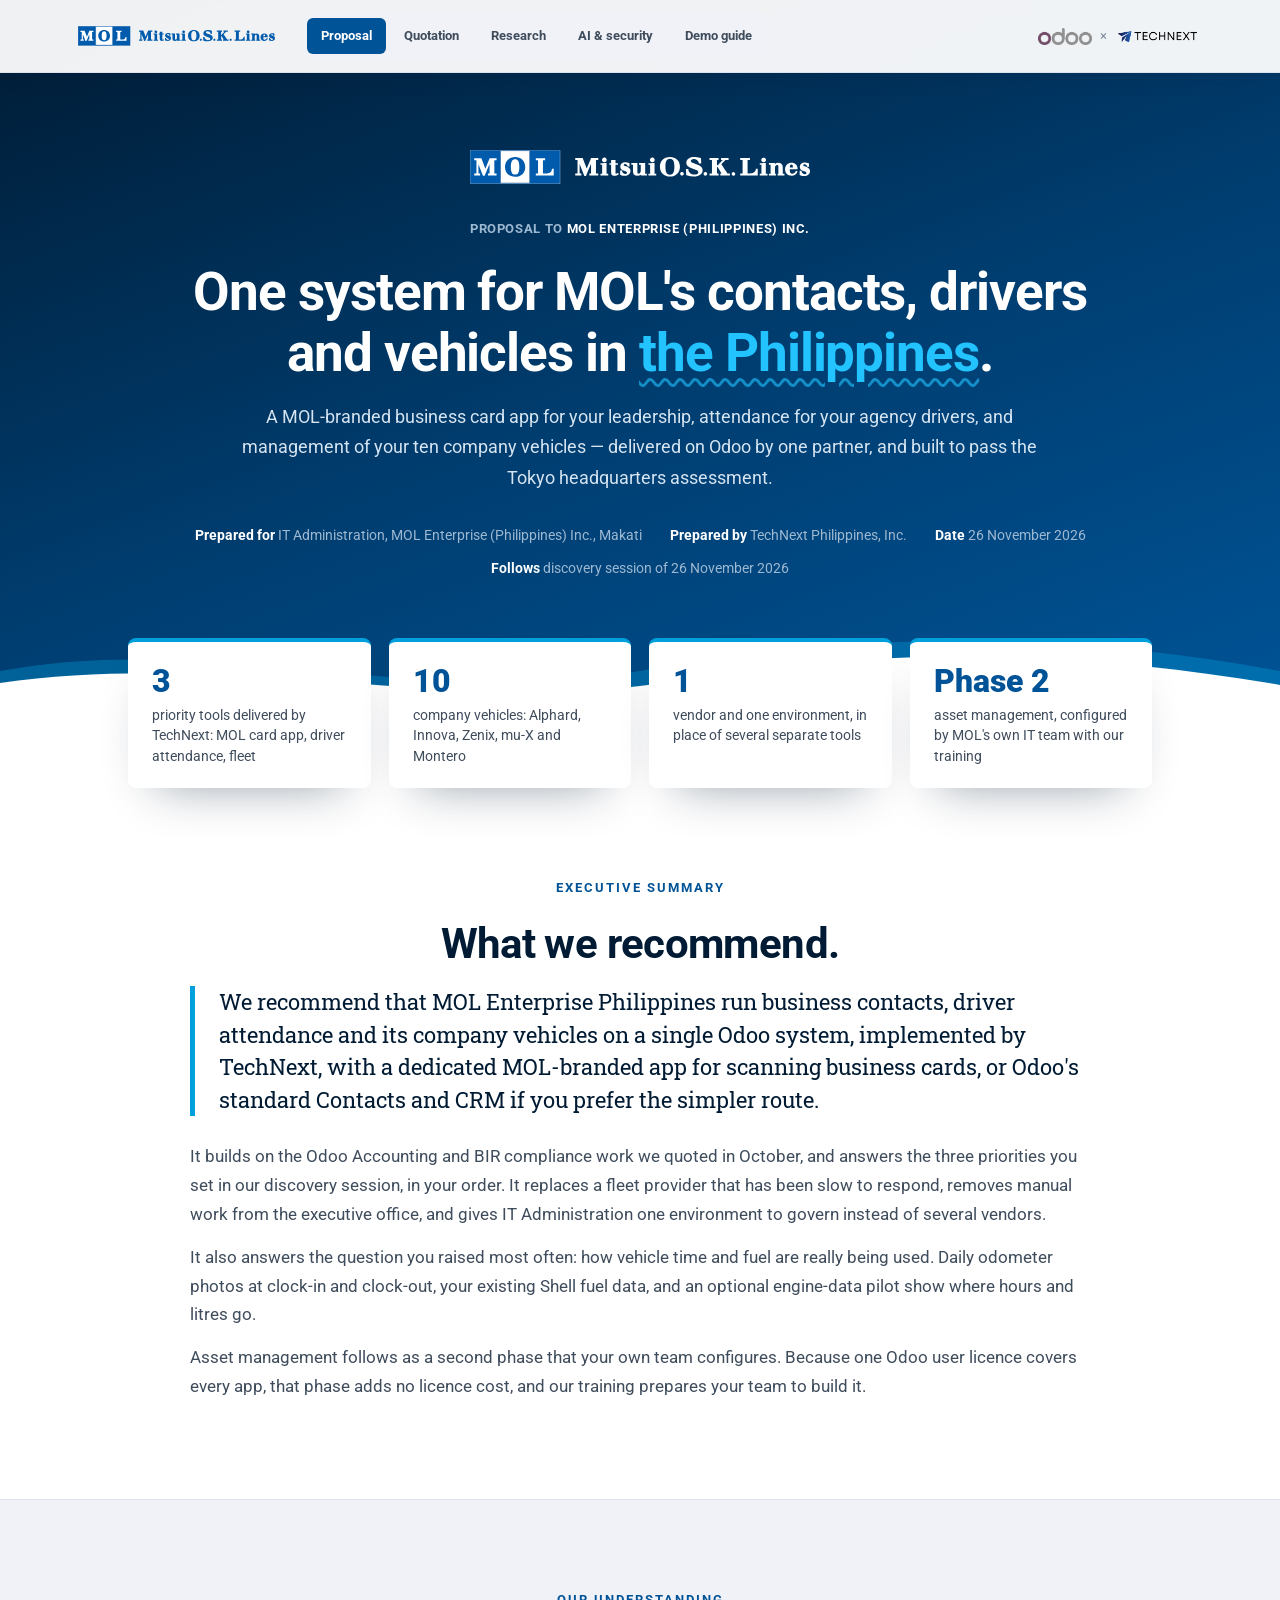
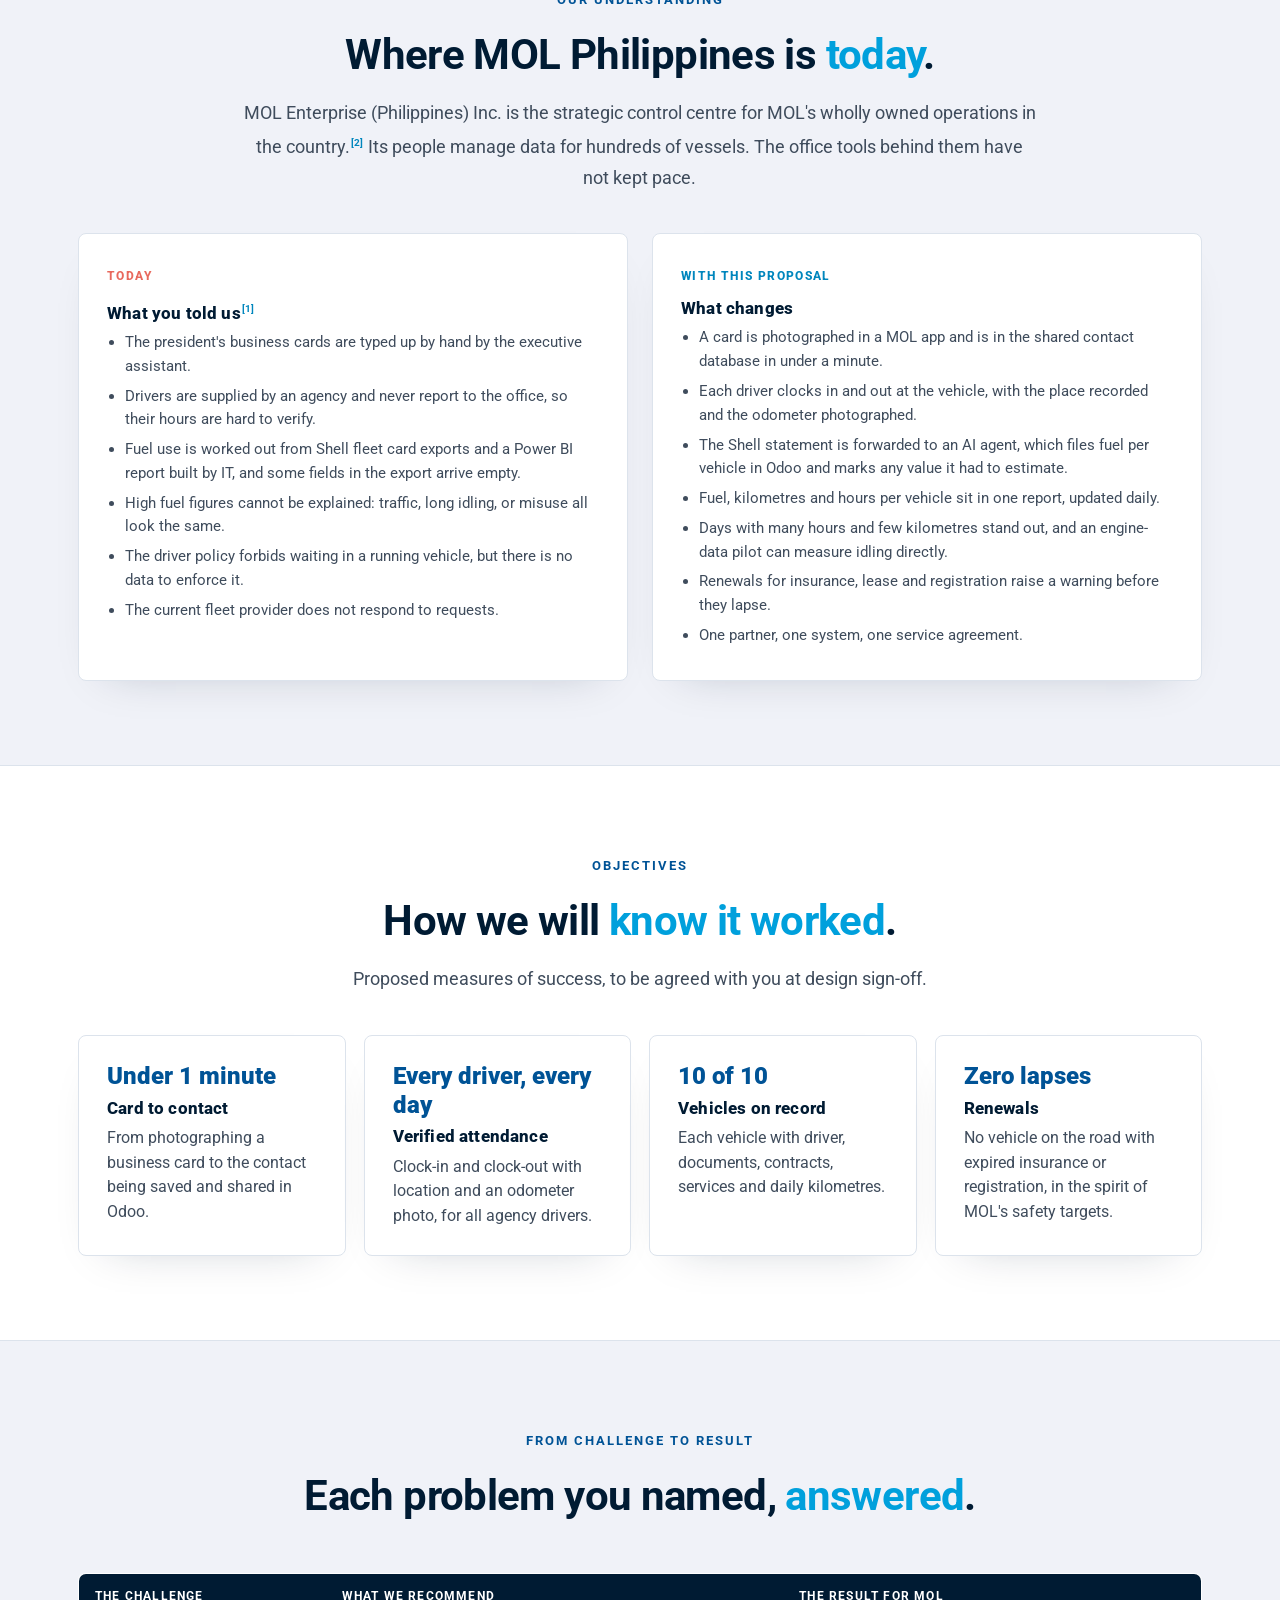
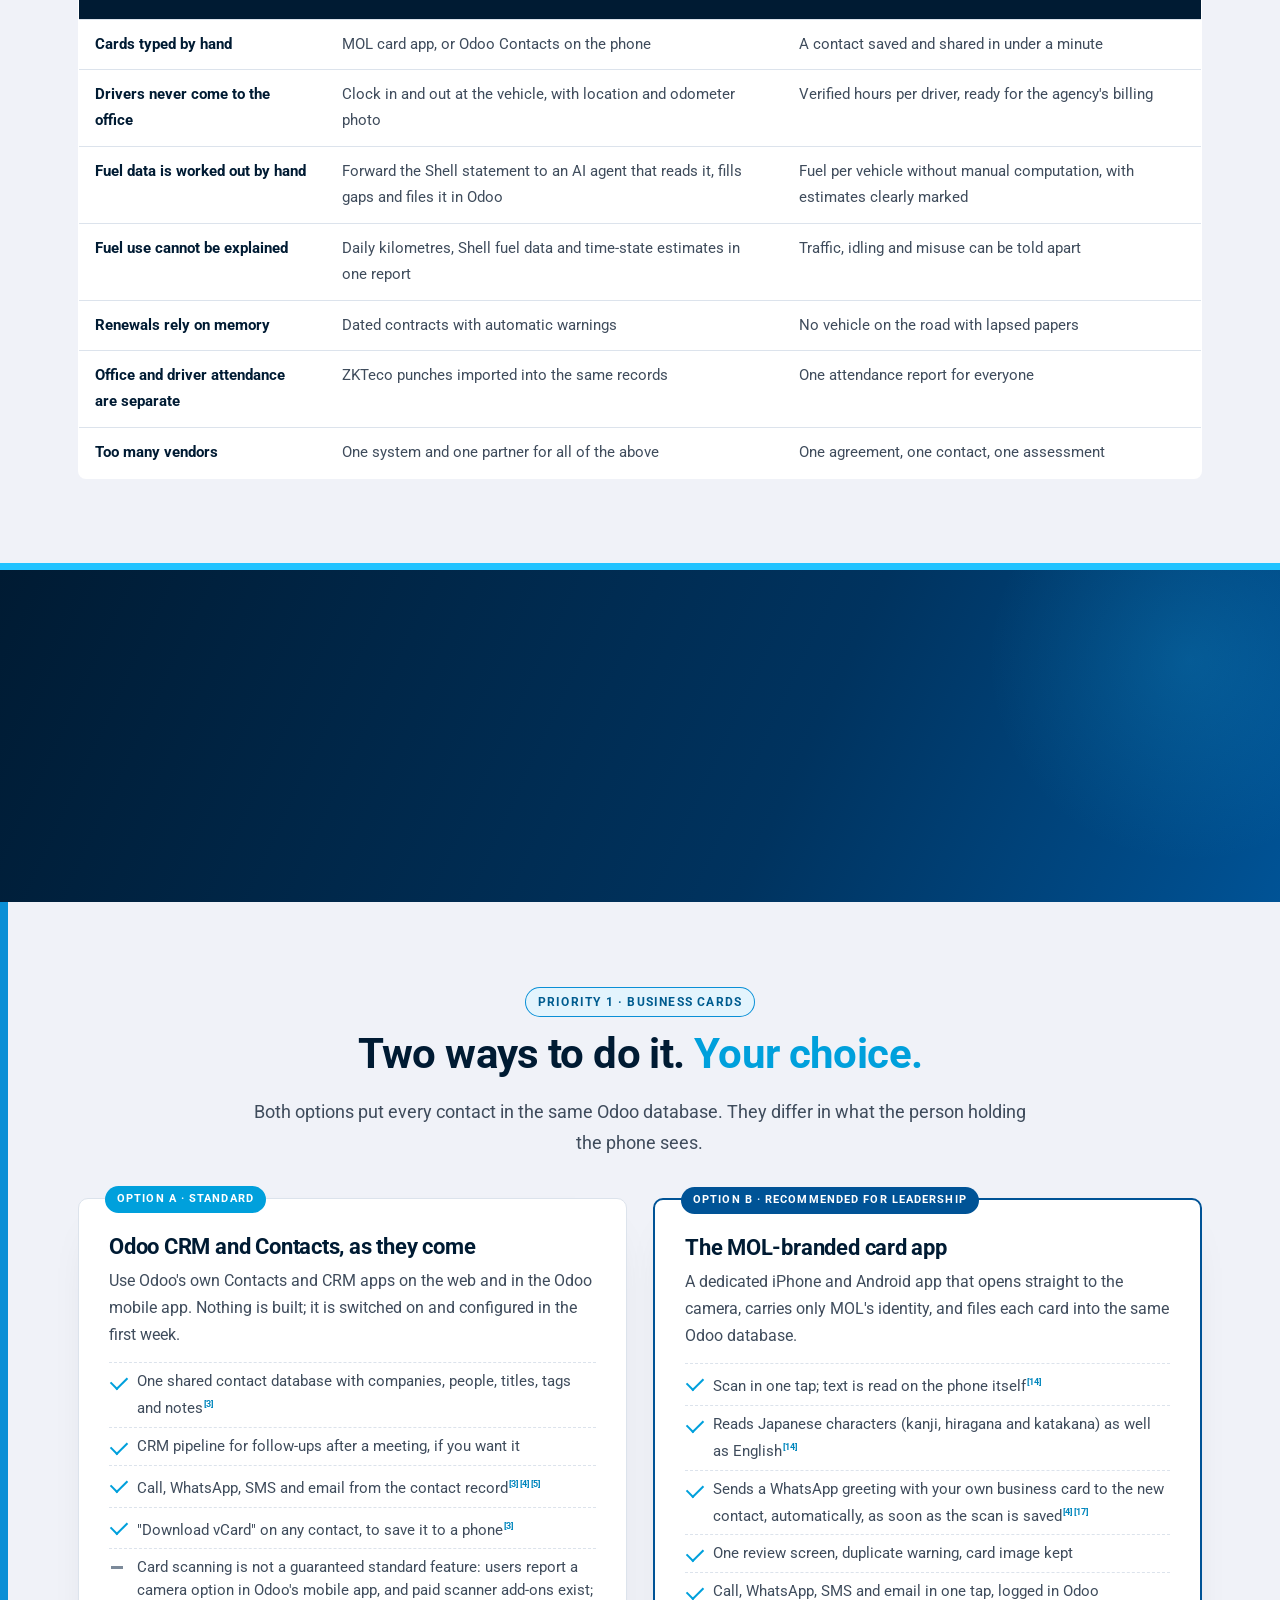
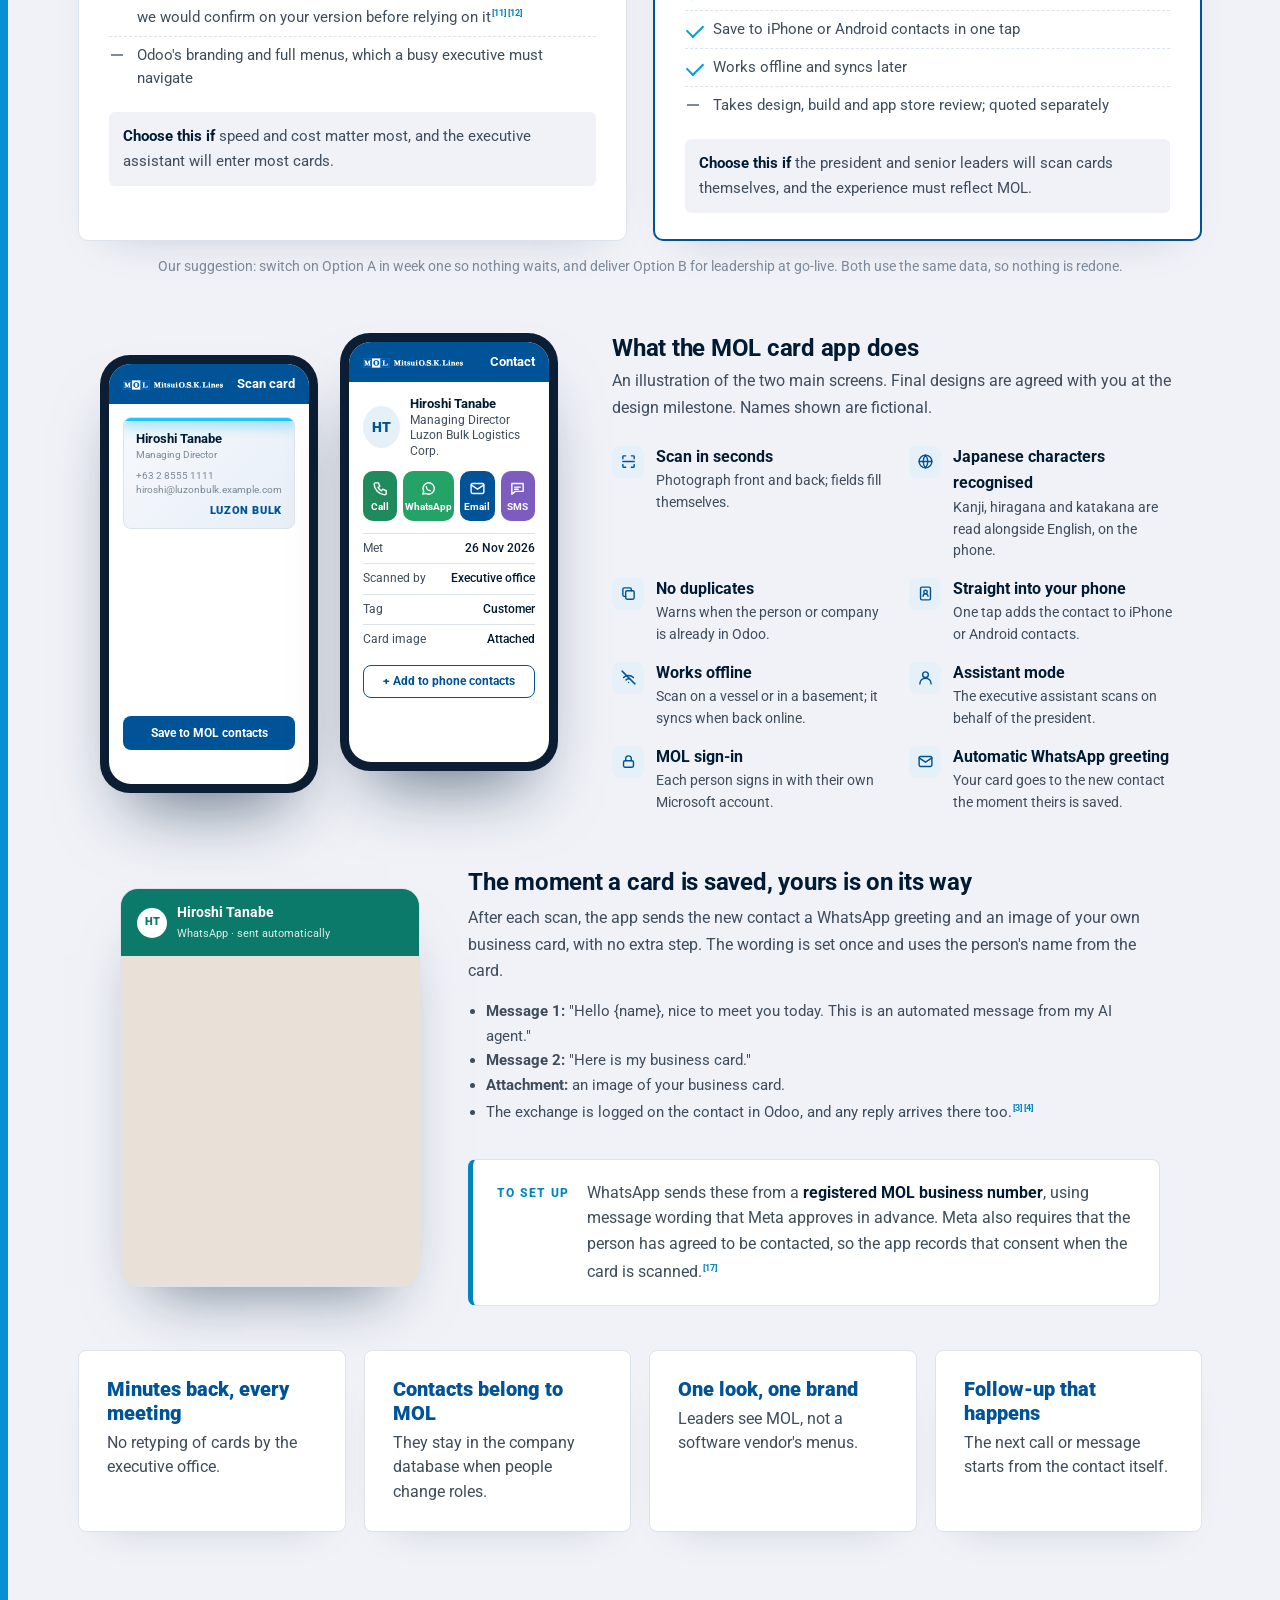
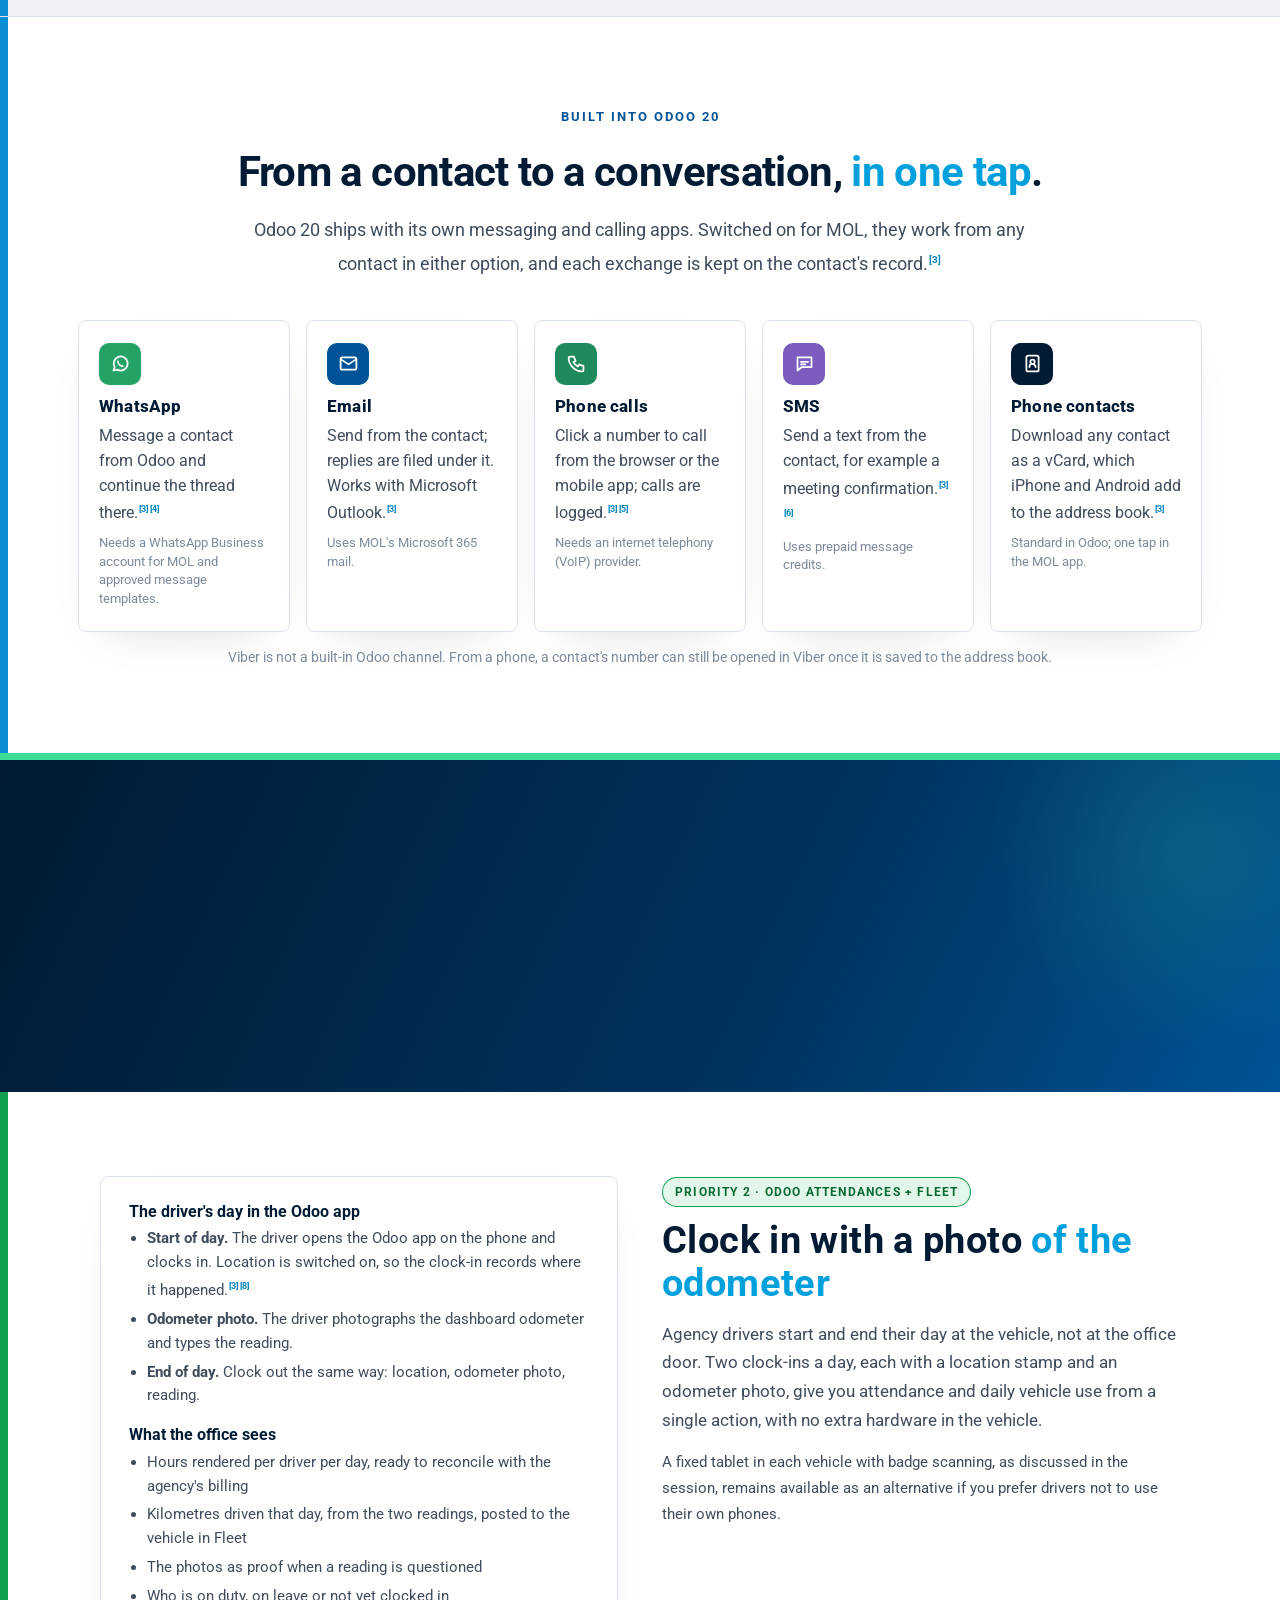
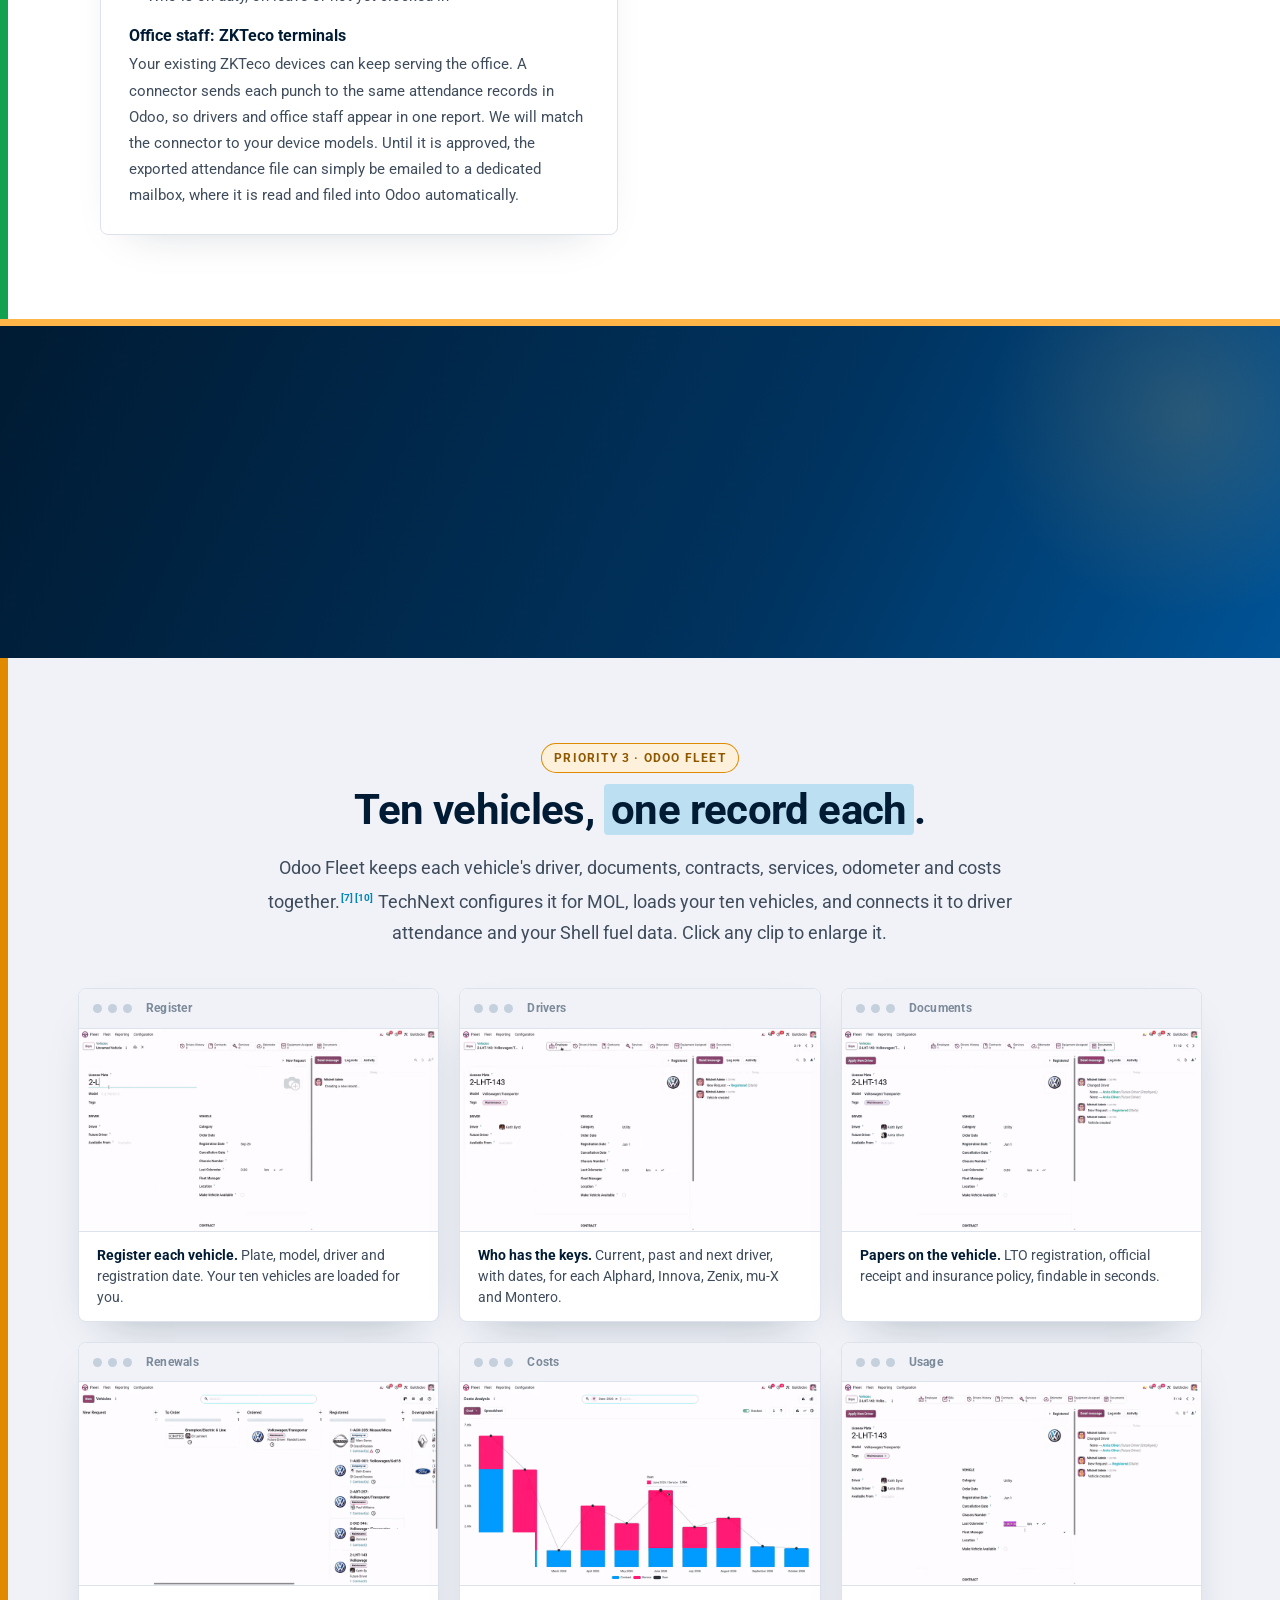
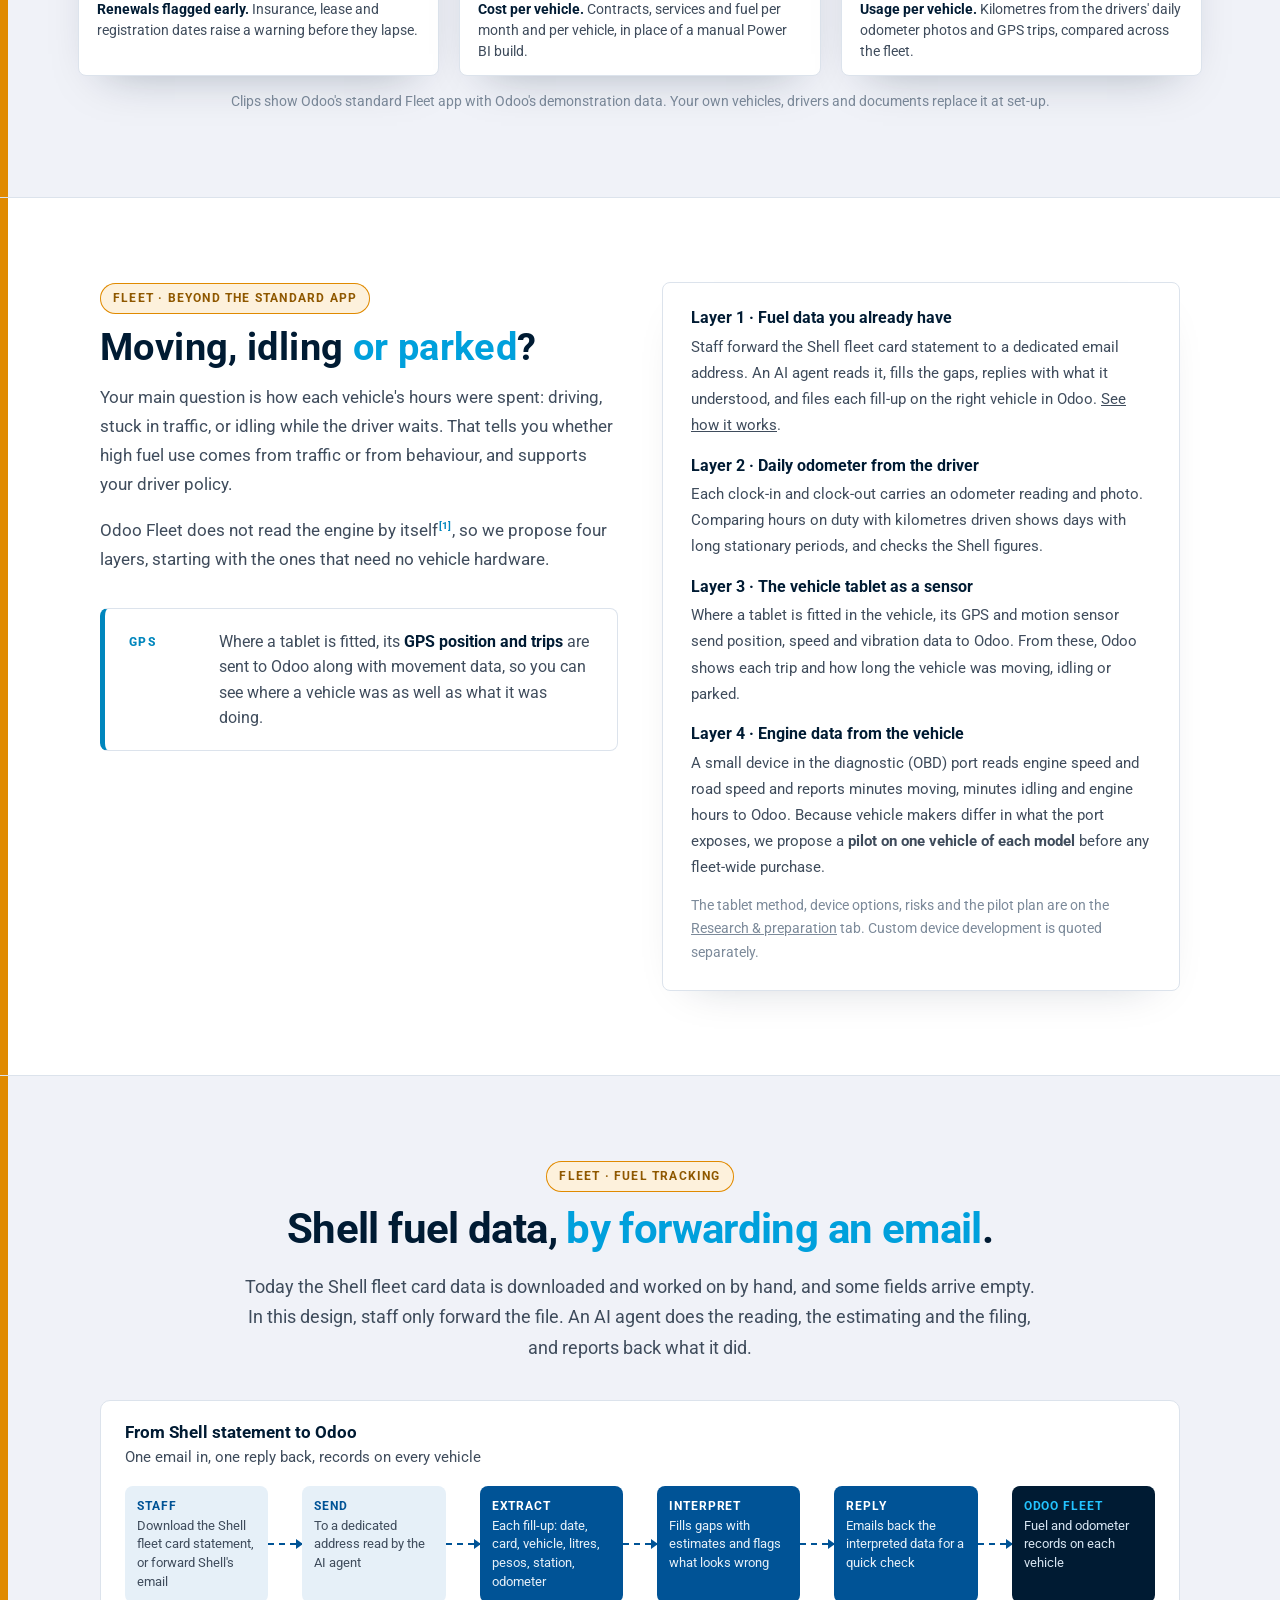
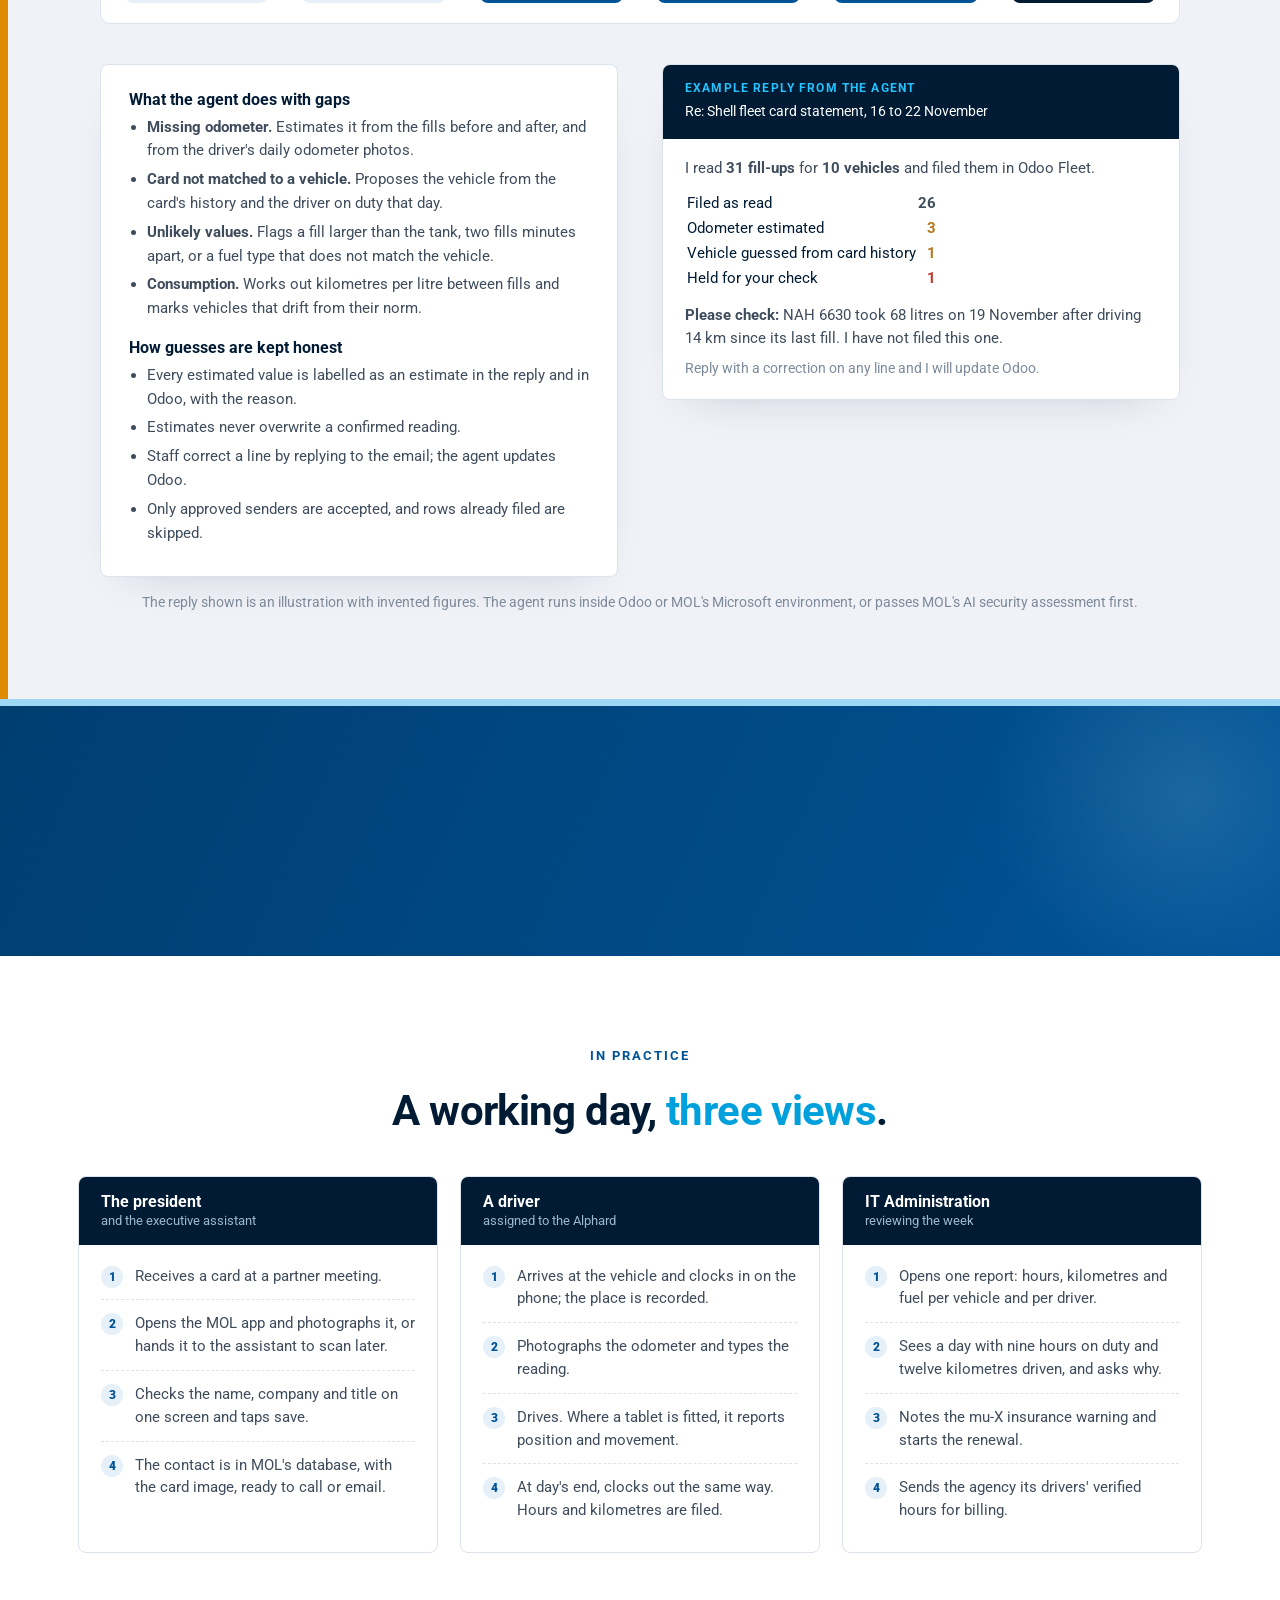
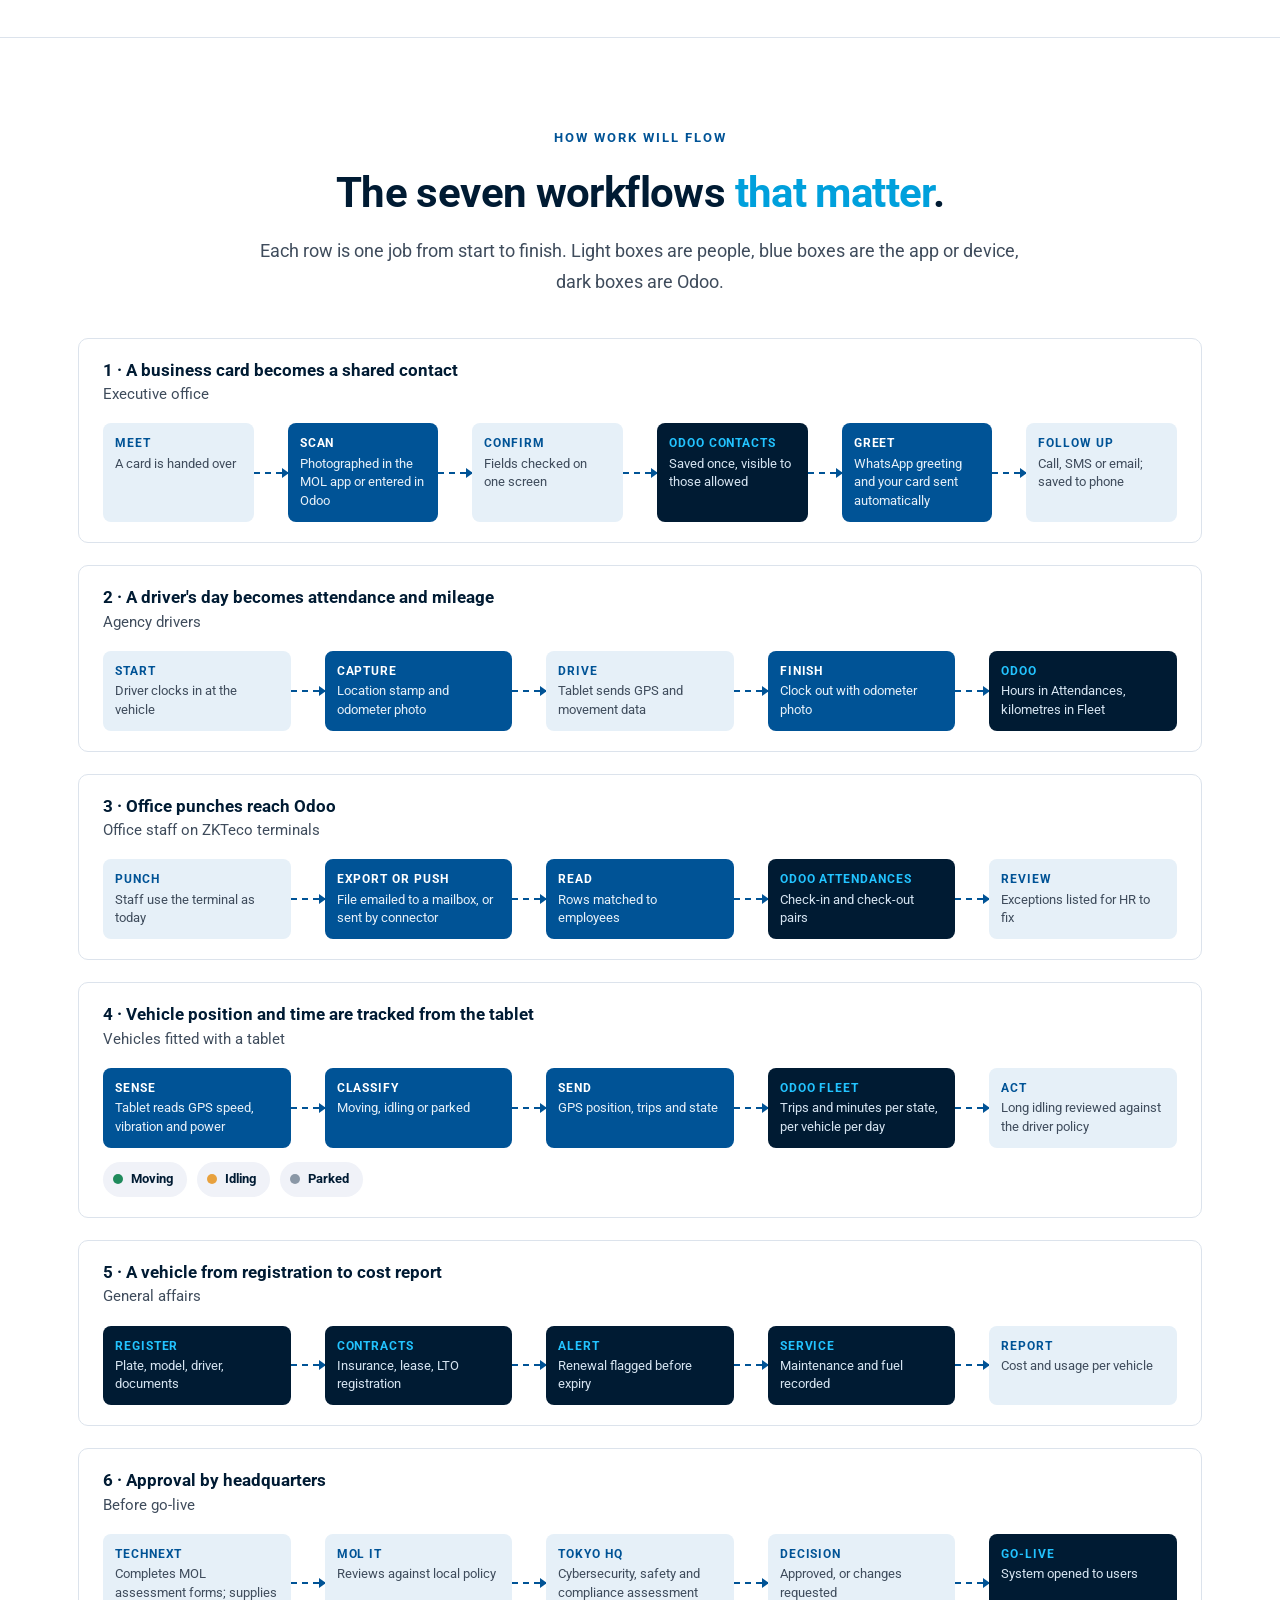
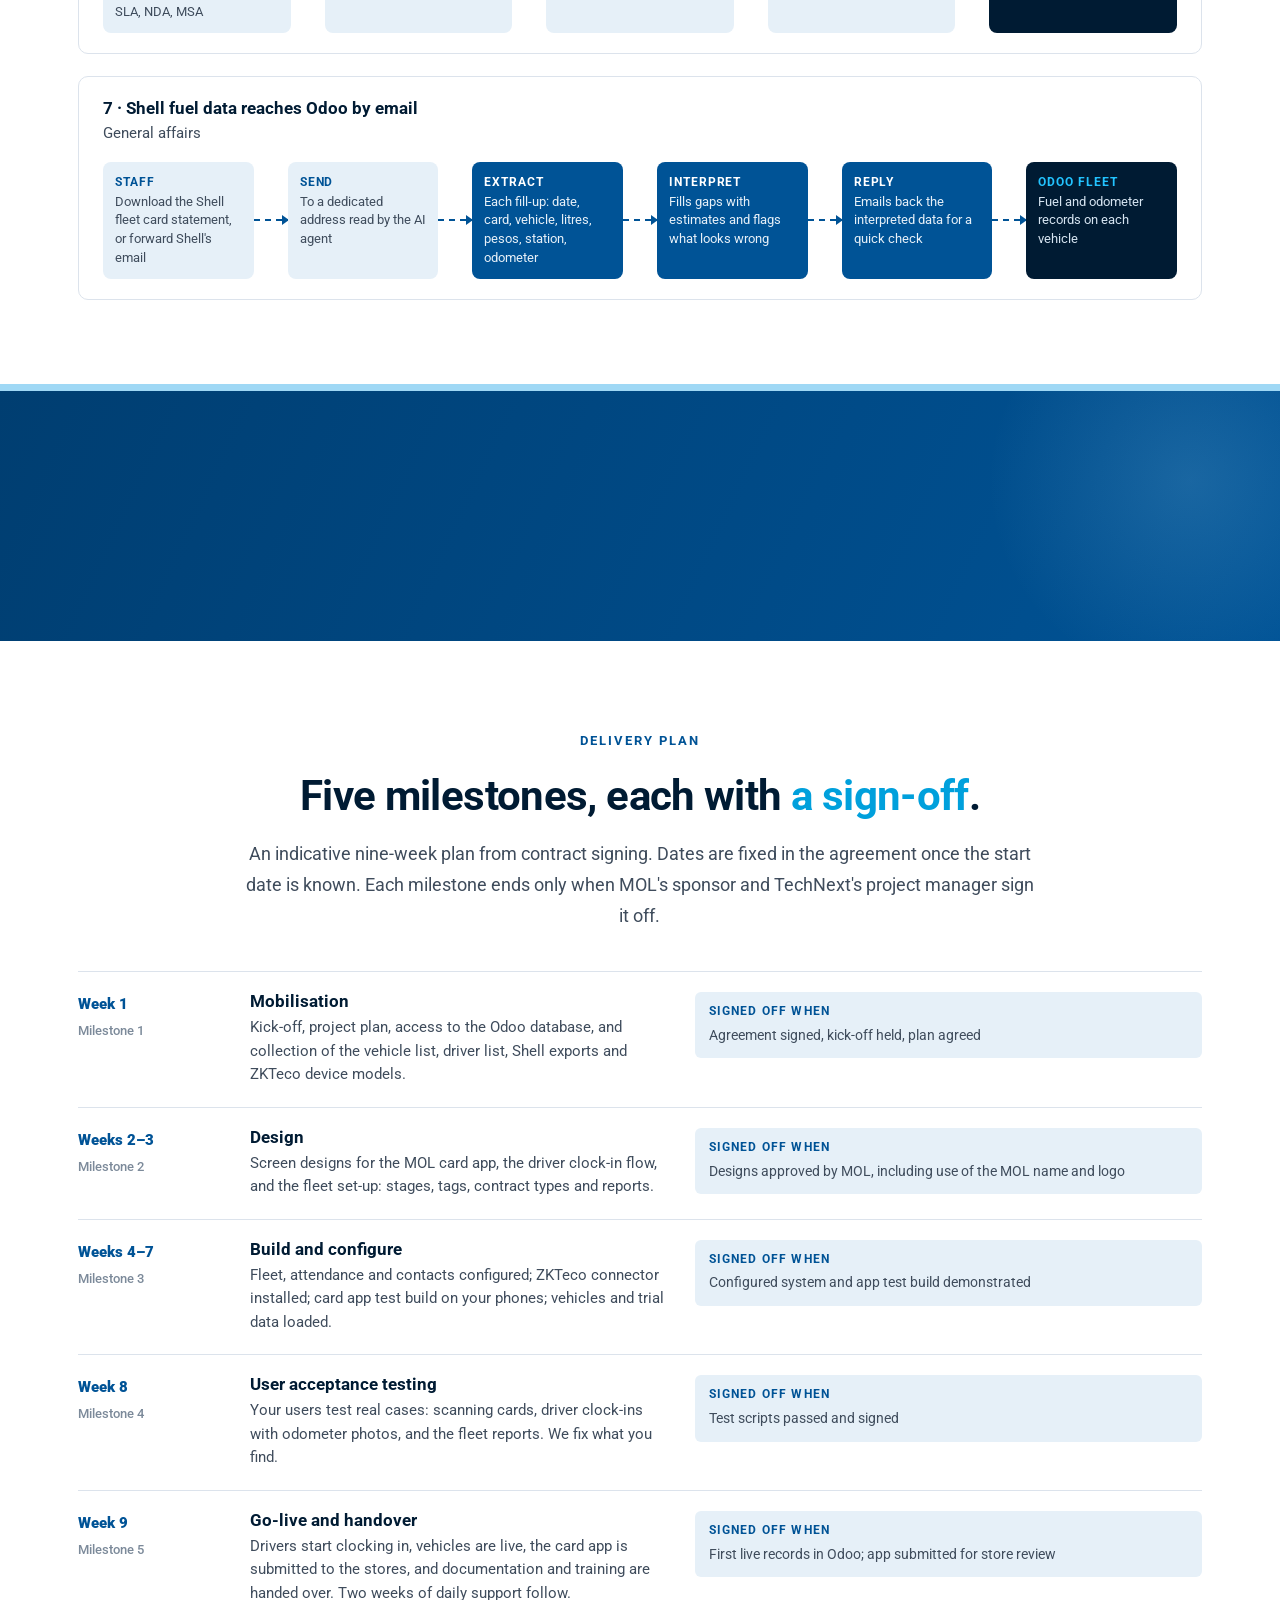
==== commit 4c508159: "Add chapter bands and colour-coded priorities to the proposal page Co-Authored-By: Claude Fable 5.2 " ====
--- a/index.html
+++ b/index.html
@@ -364,6 +364,36 @@
 @keyframes bubin{0%,3%{opacity:0;transform:translateY(8px)}9%,94%{opacity:1;transform:none}100%{opacity:0}}
 @media(max-width:900px){.chatwrap{grid-template-columns:1fr;gap:28px}.chat{margin:0 auto}}
 @media(prefers-reduced-motion:reduce){.bub{animation:none;opacity:1}}
+
+/* ---- chapter bands: make each part and priority unmistakable ---- */
+section+section{border-top:1px solid var(--line)}
+.chapter{--acc:#22C3FF;position:relative;overflow:hidden;color:#fff;padding:58px 0 54px;background:linear-gradient(115deg,#001B33 0%,#00335F 62%,#005396 100%);border-top:7px solid var(--acc)}
+.chapter::after{content:"";position:absolute;right:-120px;top:-120px;width:420px;height:420px;border-radius:50%;background:radial-gradient(circle,var(--acc) 0%,transparent 68%);opacity:.16;pointer-events:none}
+.chapter .container{display:grid;grid-template-columns:auto 1fr;gap:40px;align-items:center;position:relative;z-index:1}
+.chapter .num{font-family:'Roboto Slab',serif;font-weight:700;font-size:132px;line-height:.85;color:transparent;-webkit-text-stroke:2.5px var(--acc);letter-spacing:-.02em;min-width:150px}
+.chapter .kick{display:inline-block;font-size:12.5px;font-weight:800;letter-spacing:.18em;text-transform:uppercase;background:var(--acc);color:#001B33;border-radius:99px;padding:5px 14px;margin-bottom:14px}
+.chapter h2{color:#fff;font-size:clamp(28px,4.2vw,46px);margin-bottom:10px}
+.chapter p{color:rgba(255,255,255,.8);max-width:760px;font-size:17.5px}
+.chapter .inside{display:flex;flex-wrap:wrap;gap:8px;margin-top:18px}
+.chapter .inside a{font-size:13px;font-weight:600;color:#fff;border:1px solid rgba(255,255,255,.32);border-radius:99px;padding:5px 13px;transition:background .2s,border-color .2s}
+.chapter .inside a:hover{background:rgba(255,255,255,.12);border-color:var(--acc)}
+.chapter.part{padding:38px 0 36px;background:linear-gradient(115deg,#003E71,#005396)}
+.chapter.part .container{grid-template-columns:1fr}
+.chapter.part h2{font-size:clamp(24px,3.2vw,34px)}
+.chapter.p1{--acc:#22C3FF}.chapter.p2{--acc:#3DDC97}.chapter.p3{--acc:#FFB547}.chapter.part{--acc:#9FD8F5}
+section[data-p]{position:relative}
+section[data-p]::before{content:"";position:absolute;left:0;top:0;bottom:0;width:8px;background:var(--pacc)}
+section[data-p="1"]{--pacc:#0A8FD6;--ptint:#E3F4FD;--pink:#005C8F}
+section[data-p="2"]{--pacc:#12A150;--ptint:#E2F6EA;--pink:#0B6B35}
+section[data-p="3"]{--pacc:#E08A00;--ptint:#FDF1DC;--pink:#8F5800}
+section[data-p] .tag2:not(.p2){background:var(--ptint);color:var(--pink);font-size:12px;padding:5px 13px;box-shadow:inset 0 0 0 1px var(--pacc)}
+section[data-p] .section-h,section[data-p] .sol h2{position:relative}
+@media(max-width:760px){
+  .chapter{padding:40px 0}
+  .chapter .container{grid-template-columns:1fr;gap:10px}
+  .chapter .num{font-size:78px;-webkit-text-stroke-width:2px;min-width:0}
+  section[data-p]::before{width:5px}
+}
 </style>
 <script>document.documentElement.classList.add("js")</script>
 </head>
@@ -472,7 +502,8 @@
 </section>
 
 <div id="solution"></div>
-<section id="cards" class="alt">
+<div class="chapter p1"><div class="container rv"><div class="num" aria-hidden="true">01</div><div><span class="kick">Priority 1</span><h2>Business card management</h2><p>Every card your leadership receives becomes a contact in Odoo, searchable, shared and one tap from a message or a call.</p><div class="inside"><a href="#cards">Option A · Odoo CRM and Contacts</a><a href="#cards">Option B · MOL-branded card app</a><a href="#reach">WhatsApp, email, VoIP and SMS</a></div></div></div></div>
+<section id="cards" data-p="1" class="alt">
   <div class="container center">
     <span class="tag2">Priority 1 · Business cards</span>
     <h2 class="section-h">Two ways to do it. <span class="w-teal">Your choice.</span></h2>
@@ -590,7 +621,7 @@
   </div>
 </section>
 
-<section id="reach">
+<section id="reach" data-p="1">
   <div class="container center">
     <span class="eyebrow">Built into Odoo 20</span>
     <h2 class="section-h">From a contact to a conversation, <span class="w-teal">in one tap</span>.</h2>
@@ -605,7 +636,8 @@
     <p class="fine" style="text-align:center">Viber is not a built-in Odoo channel. From a phone, a contact's number can still be opened in Viber once it is saved to the address book.</p>
   </div>
 </section>
-<section id="attendance">
+<div class="chapter p2"><div class="container rv"><div class="num" aria-hidden="true">02</div><div><span class="kick">Priority 2</span><h2>Driver attendance</h2><p>Agency drivers clock in and out at the vehicle with a location stamp and an odometer photo. Office staff keep using the ZKTeco terminals.</p><div class="inside"><a href="#attendance">The driver's day in the Odoo app</a></div></div></div></div>
+<section id="attendance" data-p="2">
   <div class="container">
     <div class="sol">
       <div class="panel">
@@ -635,7 +667,8 @@
   </div>
 </section>
 
-<section id="fleet" class="alt">
+<div class="chapter p3"><div class="container rv"><div class="num" aria-hidden="true">03</div><div><span class="kick">Priority 3</span><h2>Fleet management</h2><p>Ten vehicles, each with one record for documents, contracts, services, odometer, fuel and cost, plus a view of how each vehicle is being used.</p><div class="inside"><a href="#fleet">Odoo Fleet</a><a href="#monitoring">Moving, idling or parked</a><a href="#fuel">Shell fuel card by email</a></div></div></div></div>
+<section id="fleet" data-p="3" class="alt">
   <div class="container center">
     <span class="tag2">Priority 3 · Odoo Fleet</span>
     <h2 class="section-h">Ten vehicles, <span class="hl-teal">one record each</span>.</h2>
@@ -652,7 +685,7 @@
   </div>
 </section>
 
-<section id="monitoring">
+<section id="monitoring" data-p="3">
   <div class="container">
     <div class="sol">
       <div>
@@ -677,7 +710,7 @@
   </div>
 </section>
 
-<section id="fuel" class="alt">
+<section id="fuel" data-p="3" class="alt">
   <div class="container center">
     <span class="tag2">Fleet · fuel tracking</span>
     <h2 class="section-h">Shell fuel data, <span class="w-teal">by forwarding an email</span>.</h2>
@@ -721,6 +754,7 @@
   </div>
 </section>
 
+<div class="chapter part"><div class="container rv"><div><span class="kick">Putting it together</span><h2>How the three priorities work as one</h2><p>A day at MOL once the tools are live, and the workflows behind it.</p><div class="inside"><a href="#day">A day in practice</a><a href="#workflows">Workflows</a></div></div></div></div>
 <section id="day">
   <div class="container center">
     <span class="eyebrow">In practice</span>
@@ -766,6 +800,7 @@
   </div>
 </section>
 
+<div class="chapter part"><div class="container rv"><div><span class="kick">Delivery</span><h2>How we get you there</h2><p>The plan, the team, what your own IT team builds in phase 2, and training.</p><div class="inside"><a href="#plan">Delivery plan</a><a href="#team">Team and governance</a><a href="#assets">Asset management</a><a href="#training">Training</a></div></div></div></div>
 <section id="plan">
   <div class="container center">
     <span class="eyebrow">Delivery plan</span>
@@ -837,6 +872,7 @@
     </div>
   </div>
 </section>
+<div class="chapter part"><div class="container rv"><div><span class="kick">Commercials</span><h2>Investment, compliance and next steps</h2><p>What it costs, how it stays compliant, and what happens after you say yes.</p><div class="inside"><a href="#investment">Investment</a><a href="#compliance">Compliance</a><a href="#why">Why TechNext</a><a href="#faq">Questions</a><a href="#next">Next steps</a></div></div></div></div>
 <section id="investment">
   <div class="container center">
     <span class="eyebrow">Investment</span>
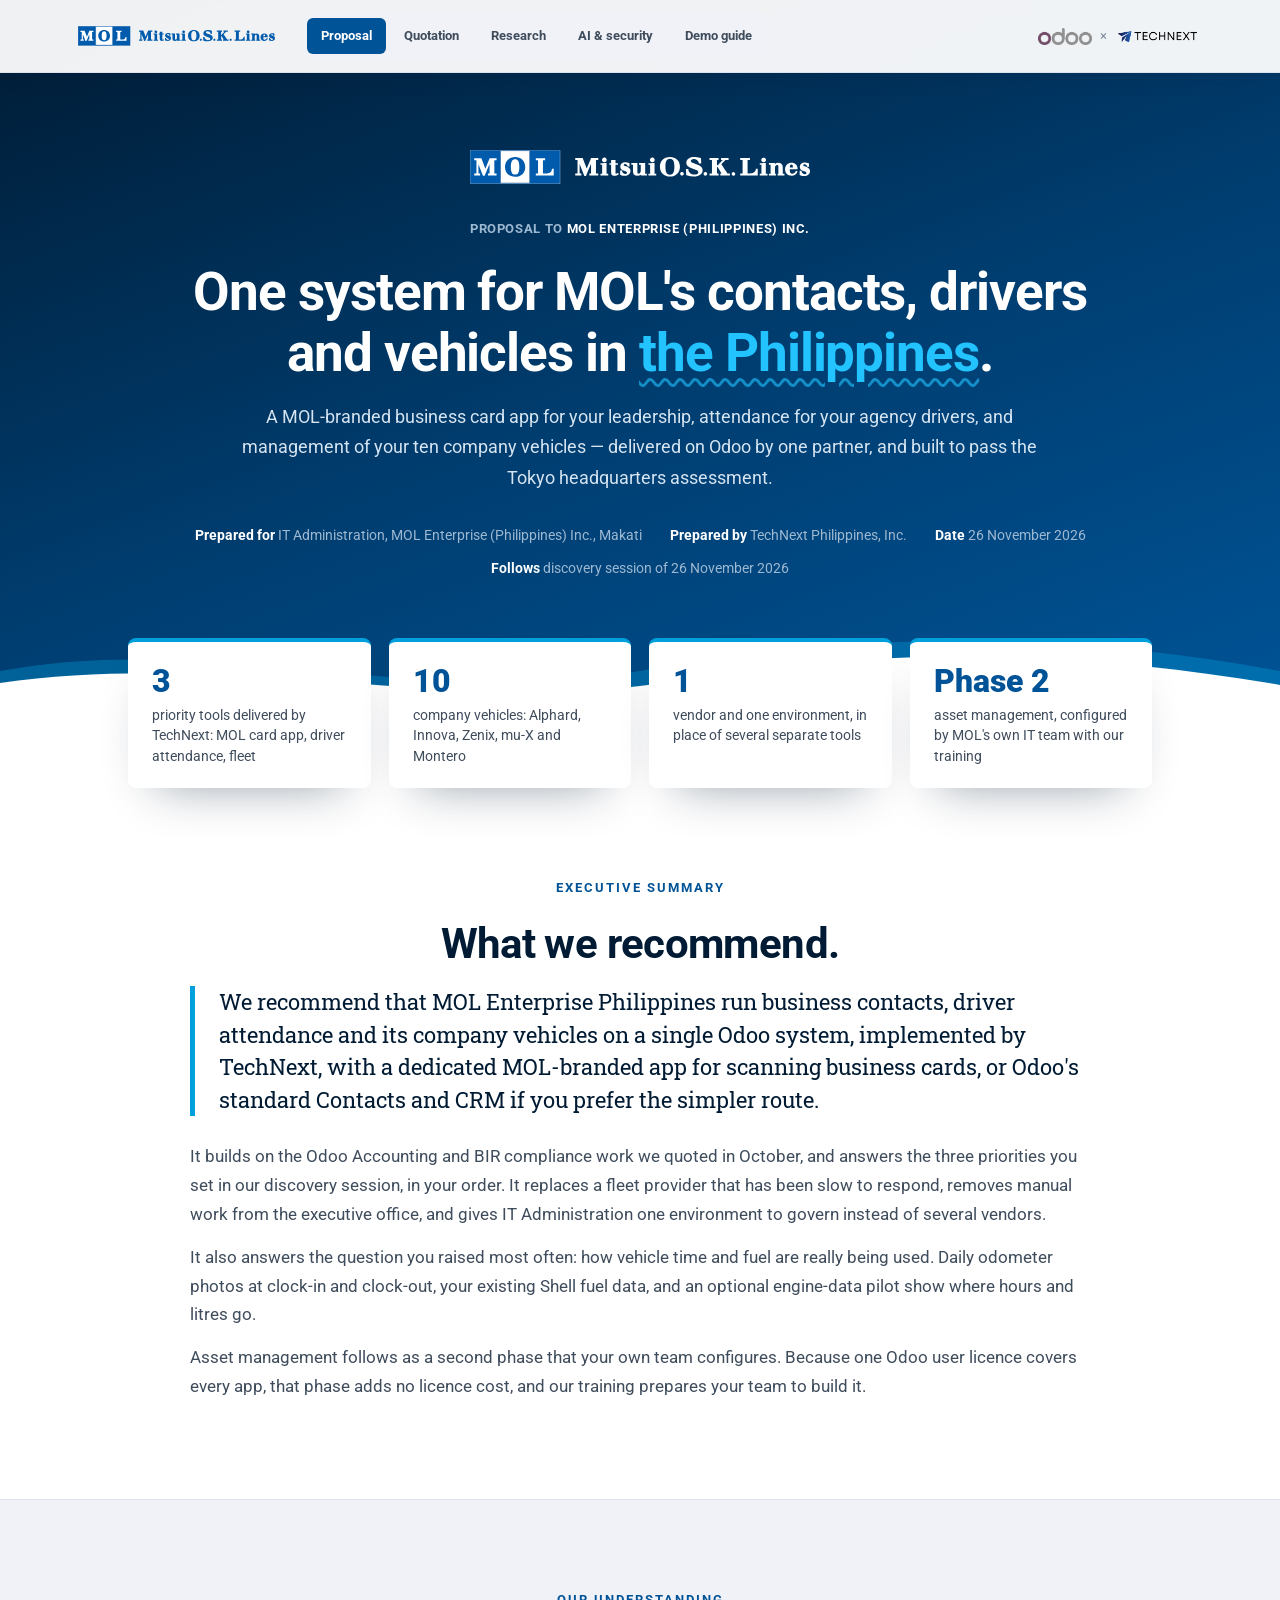
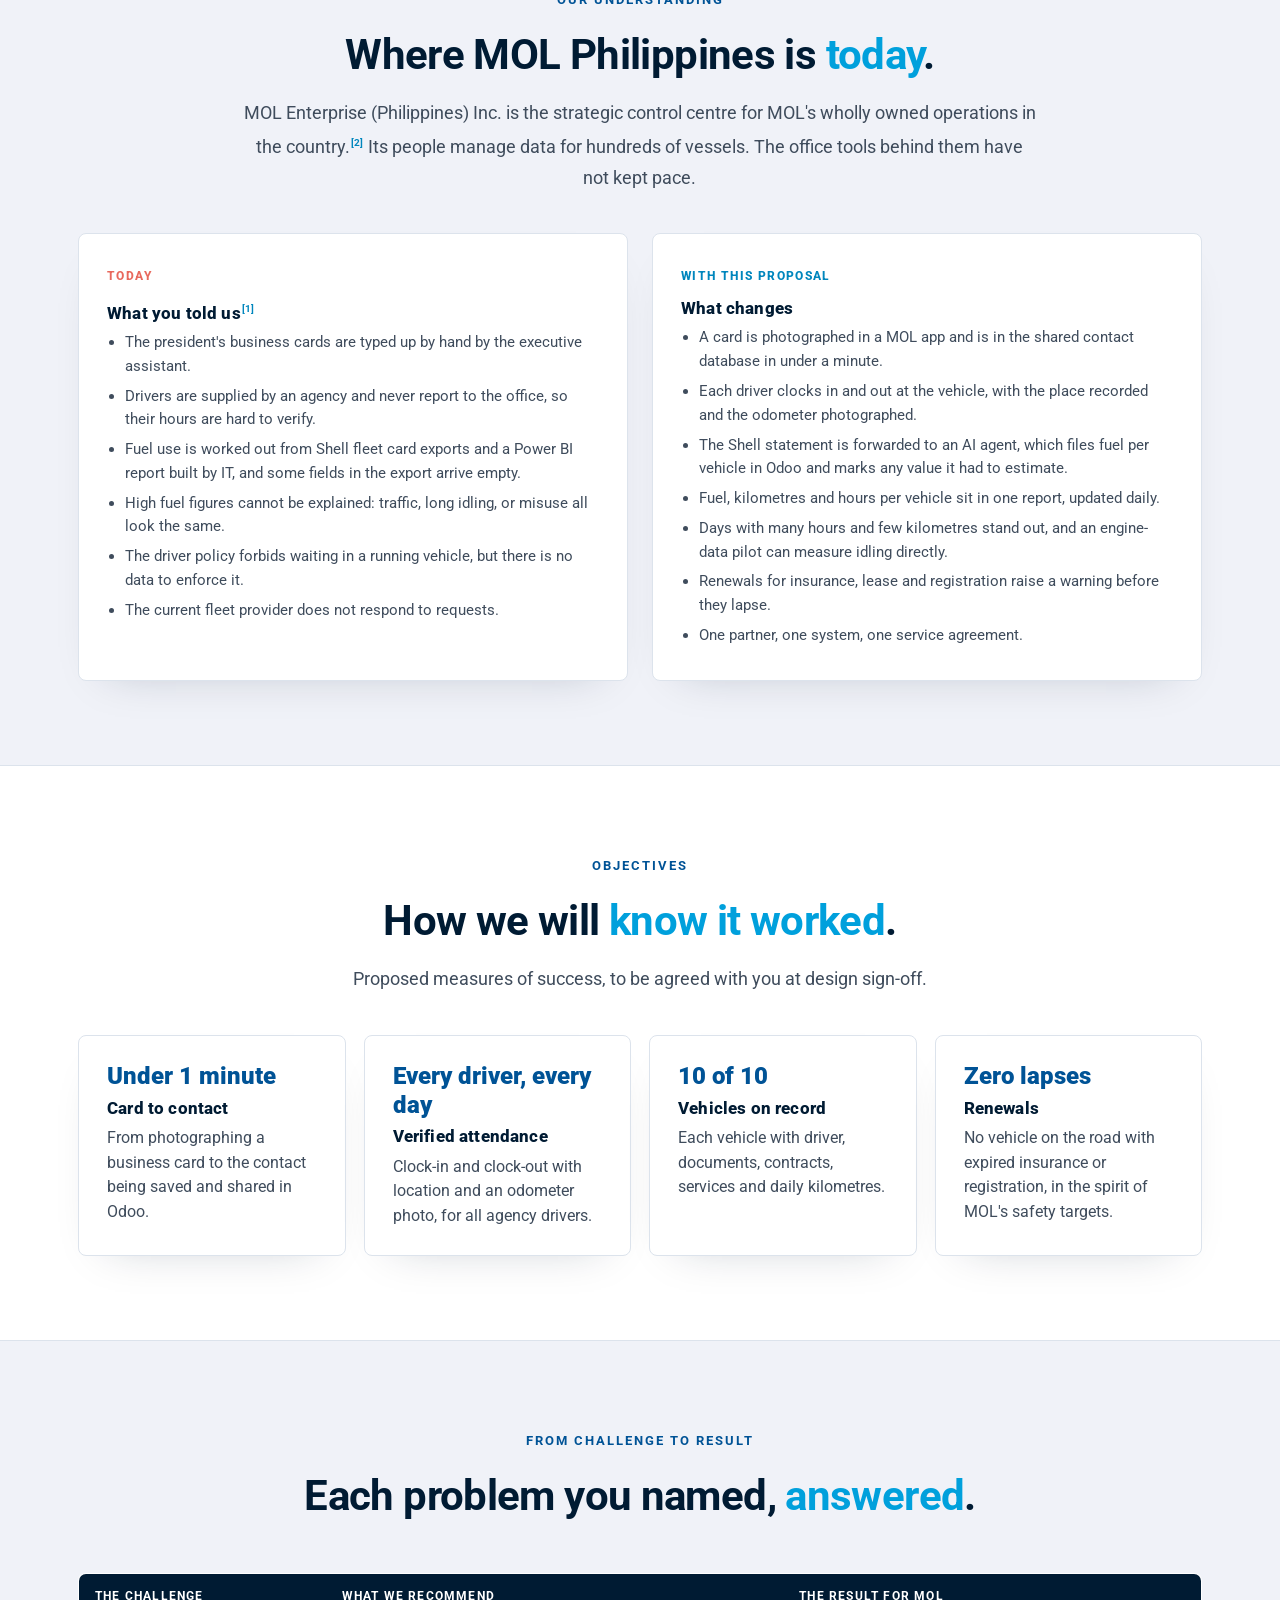
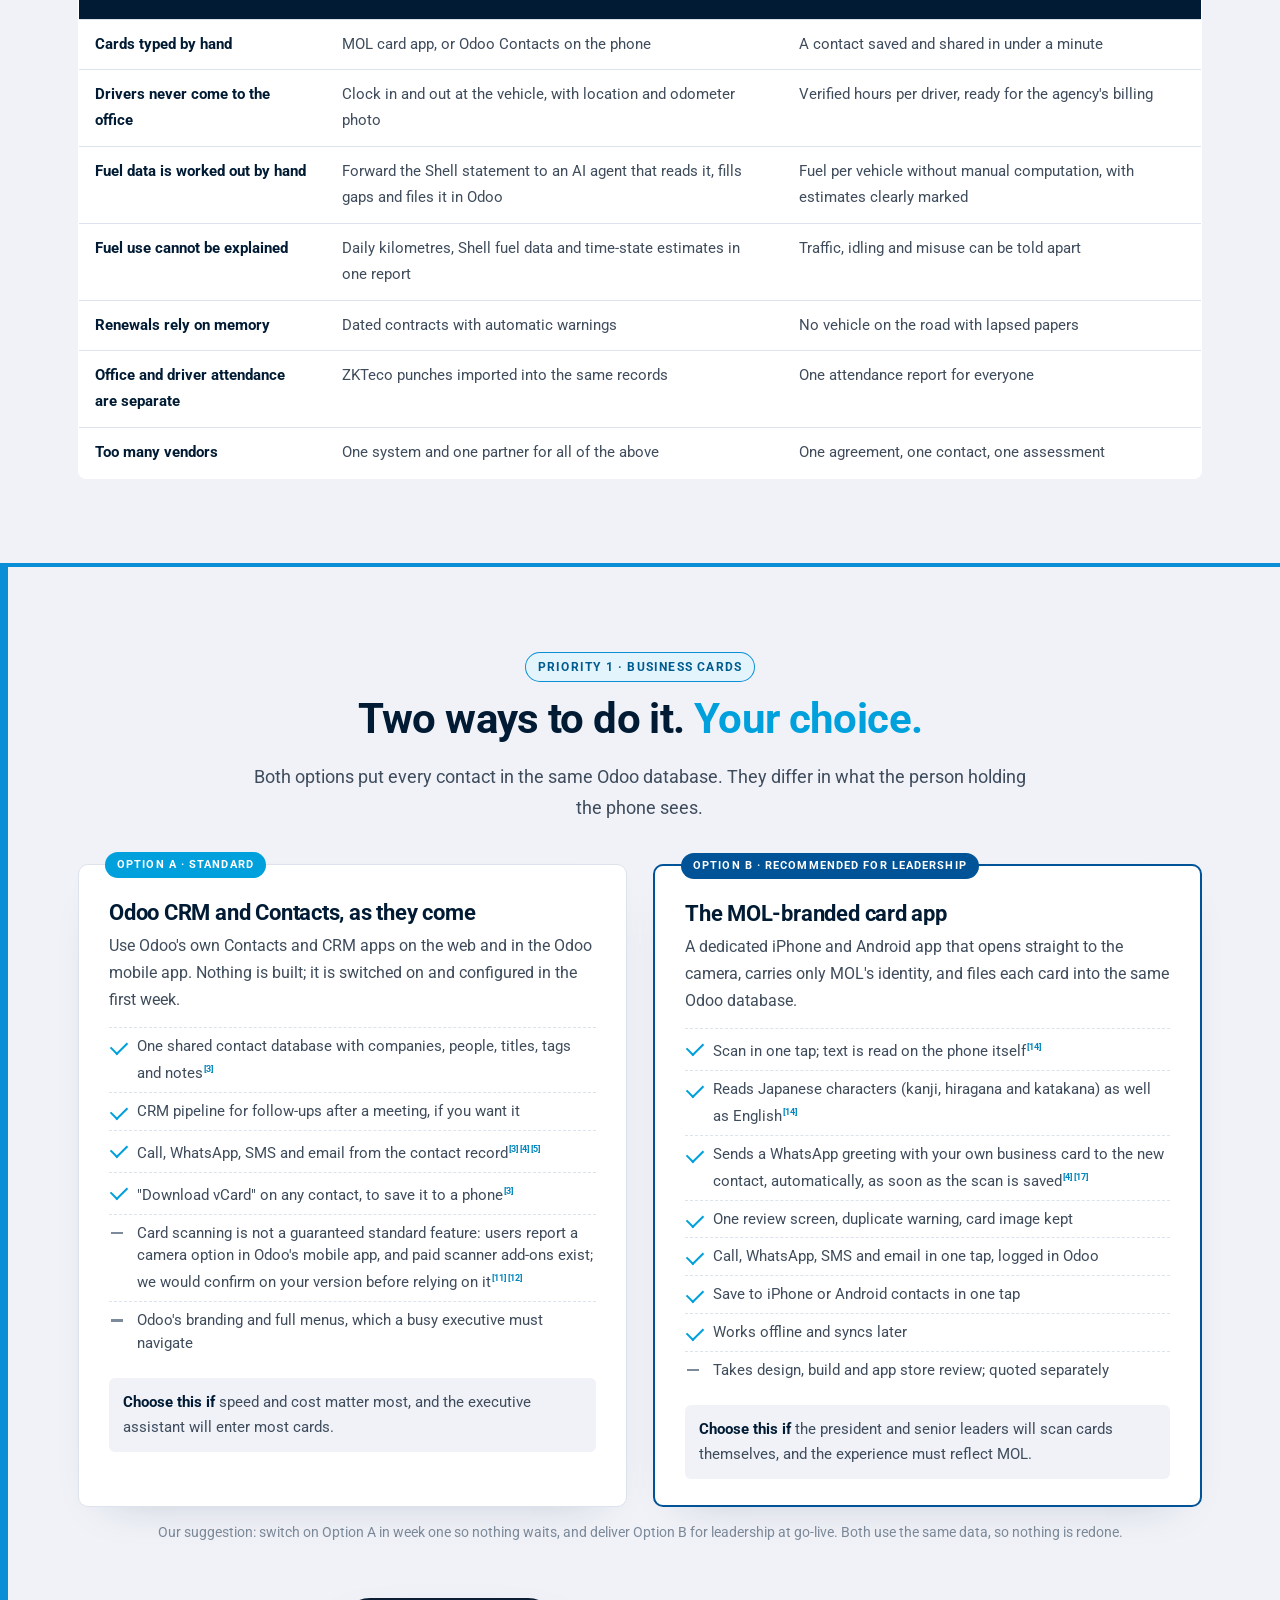
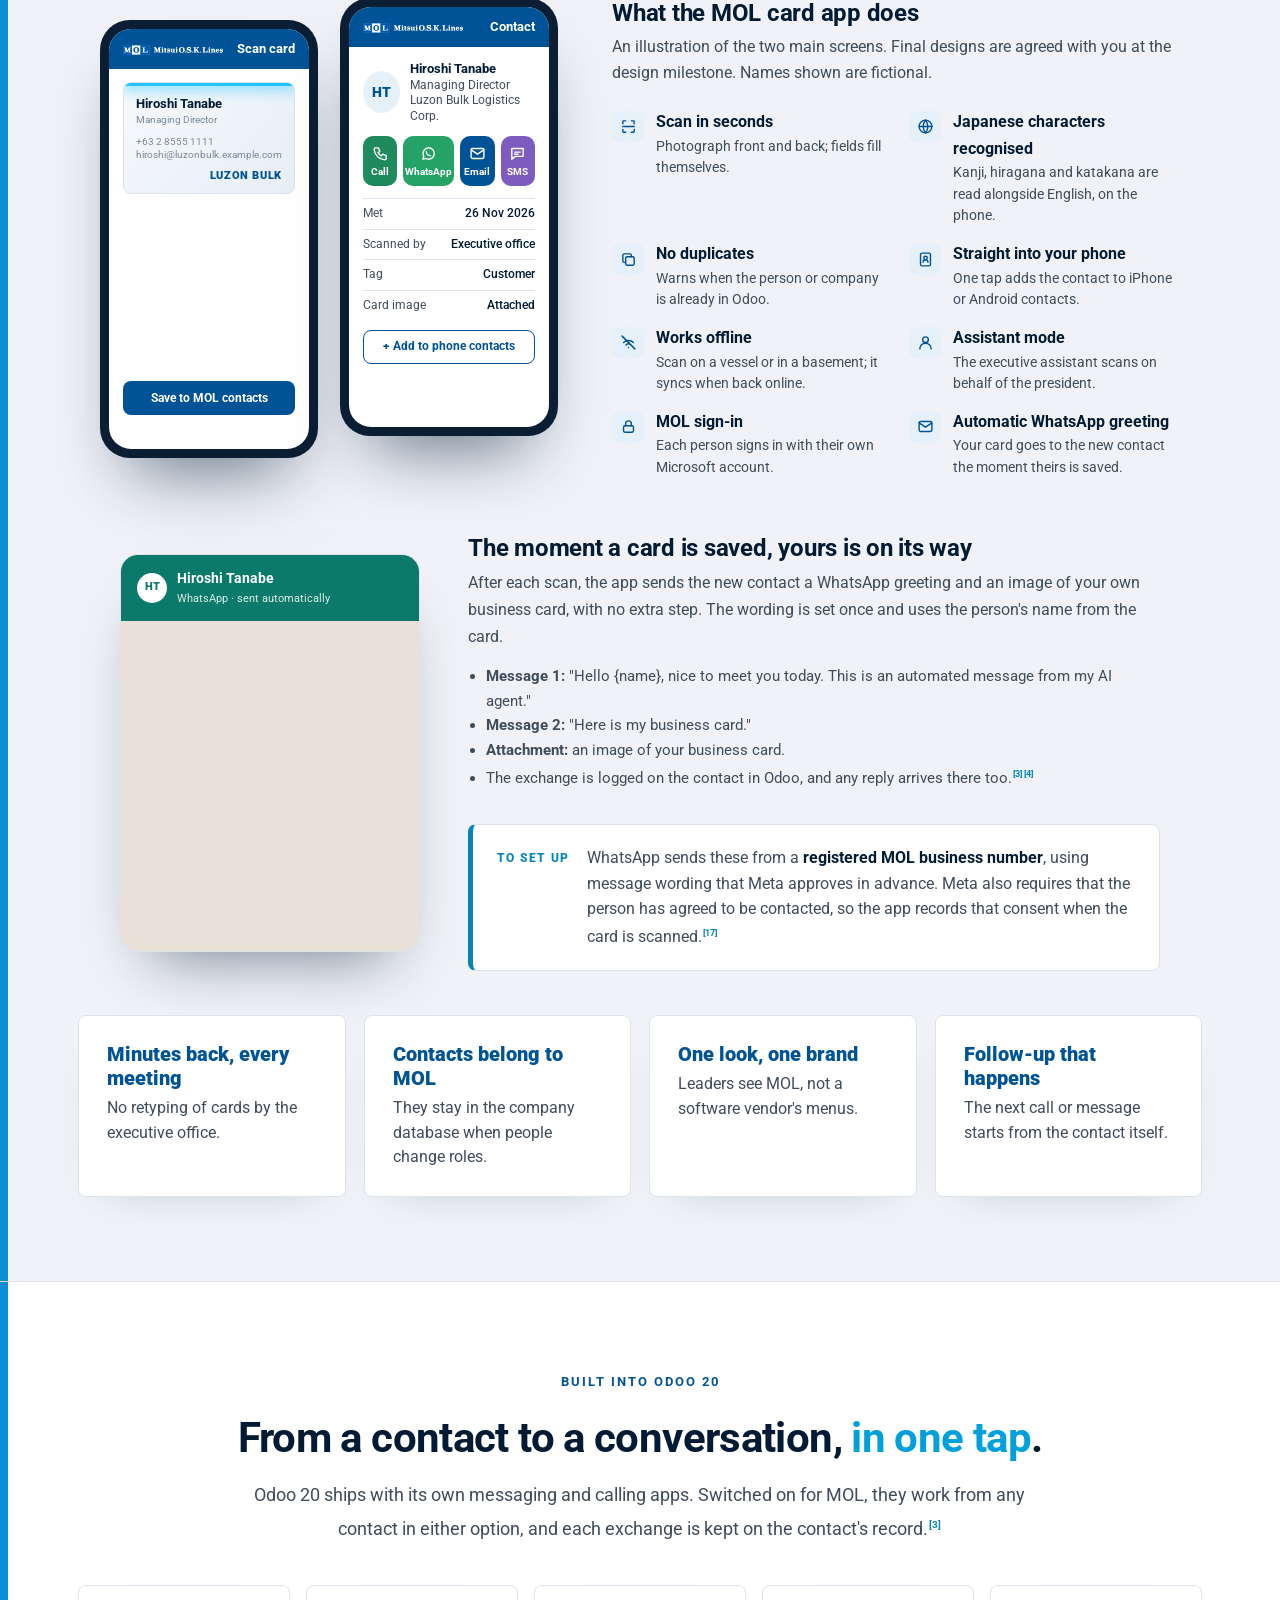
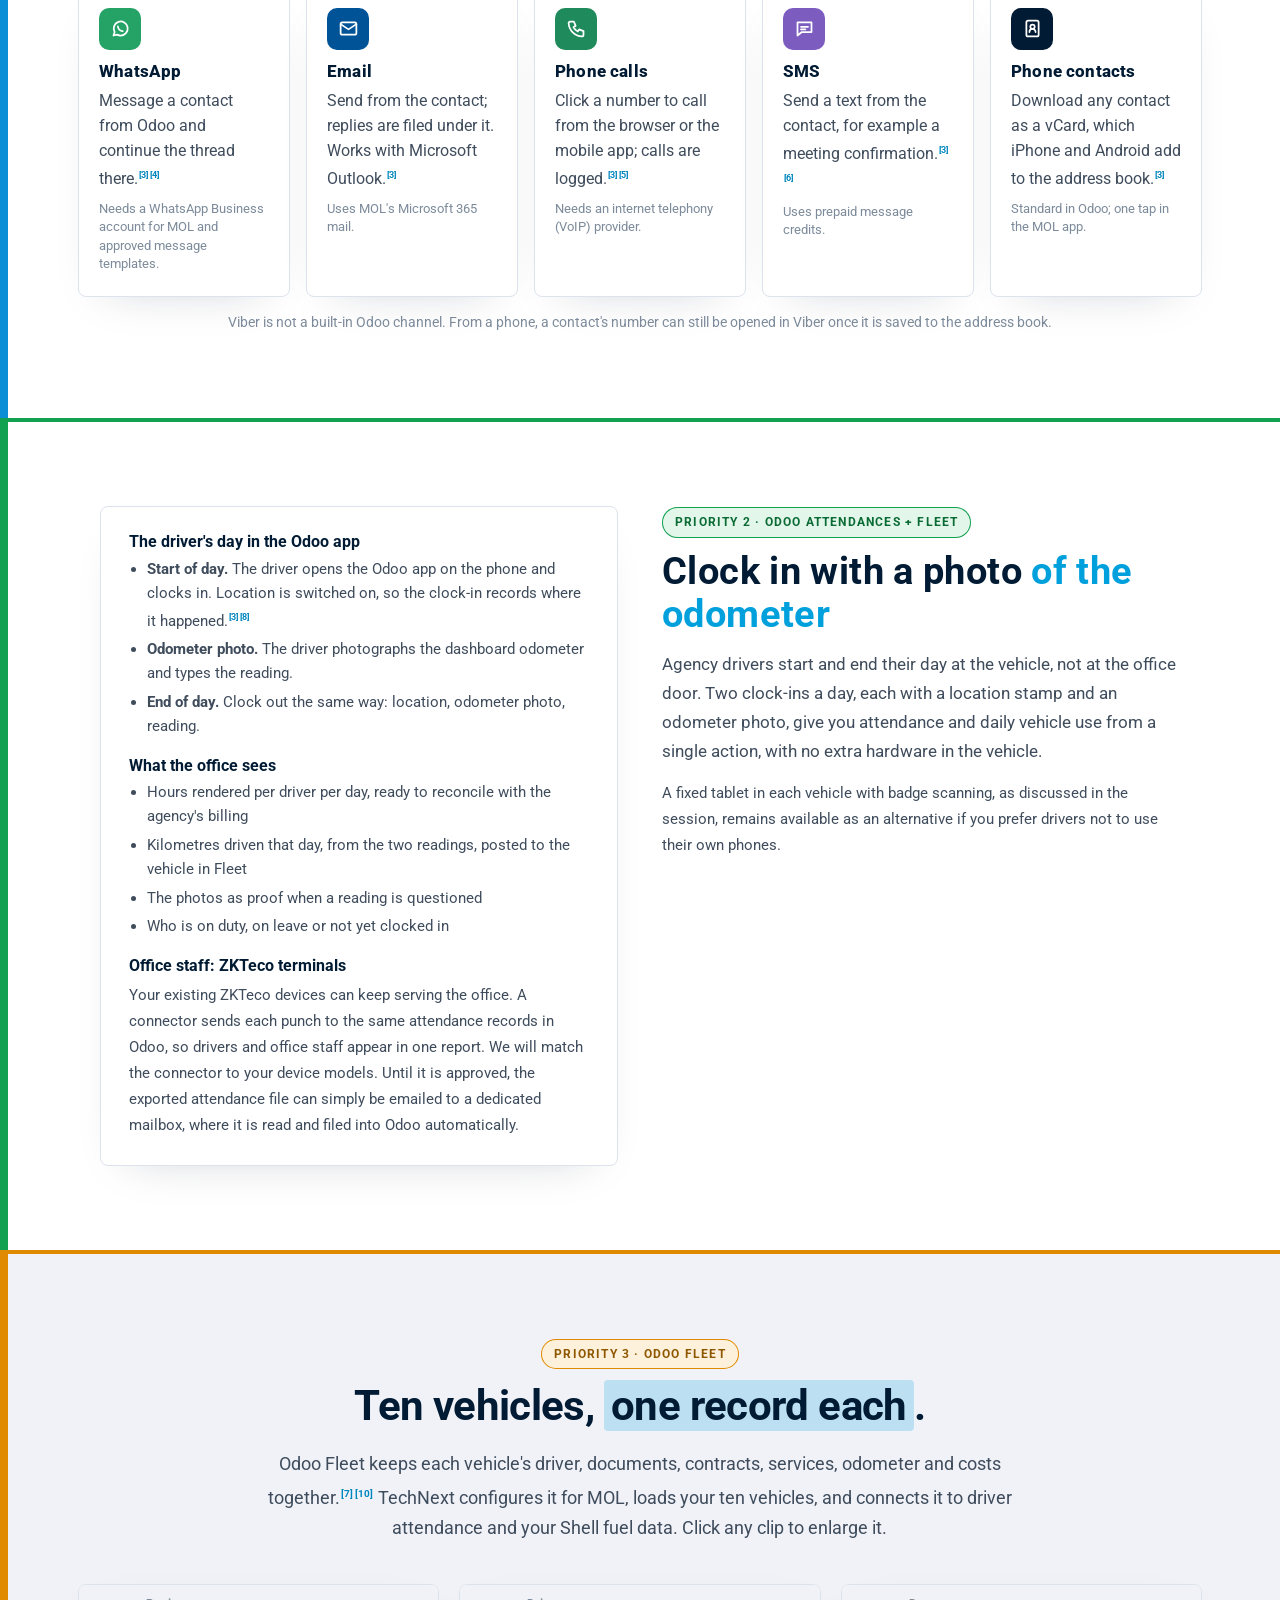
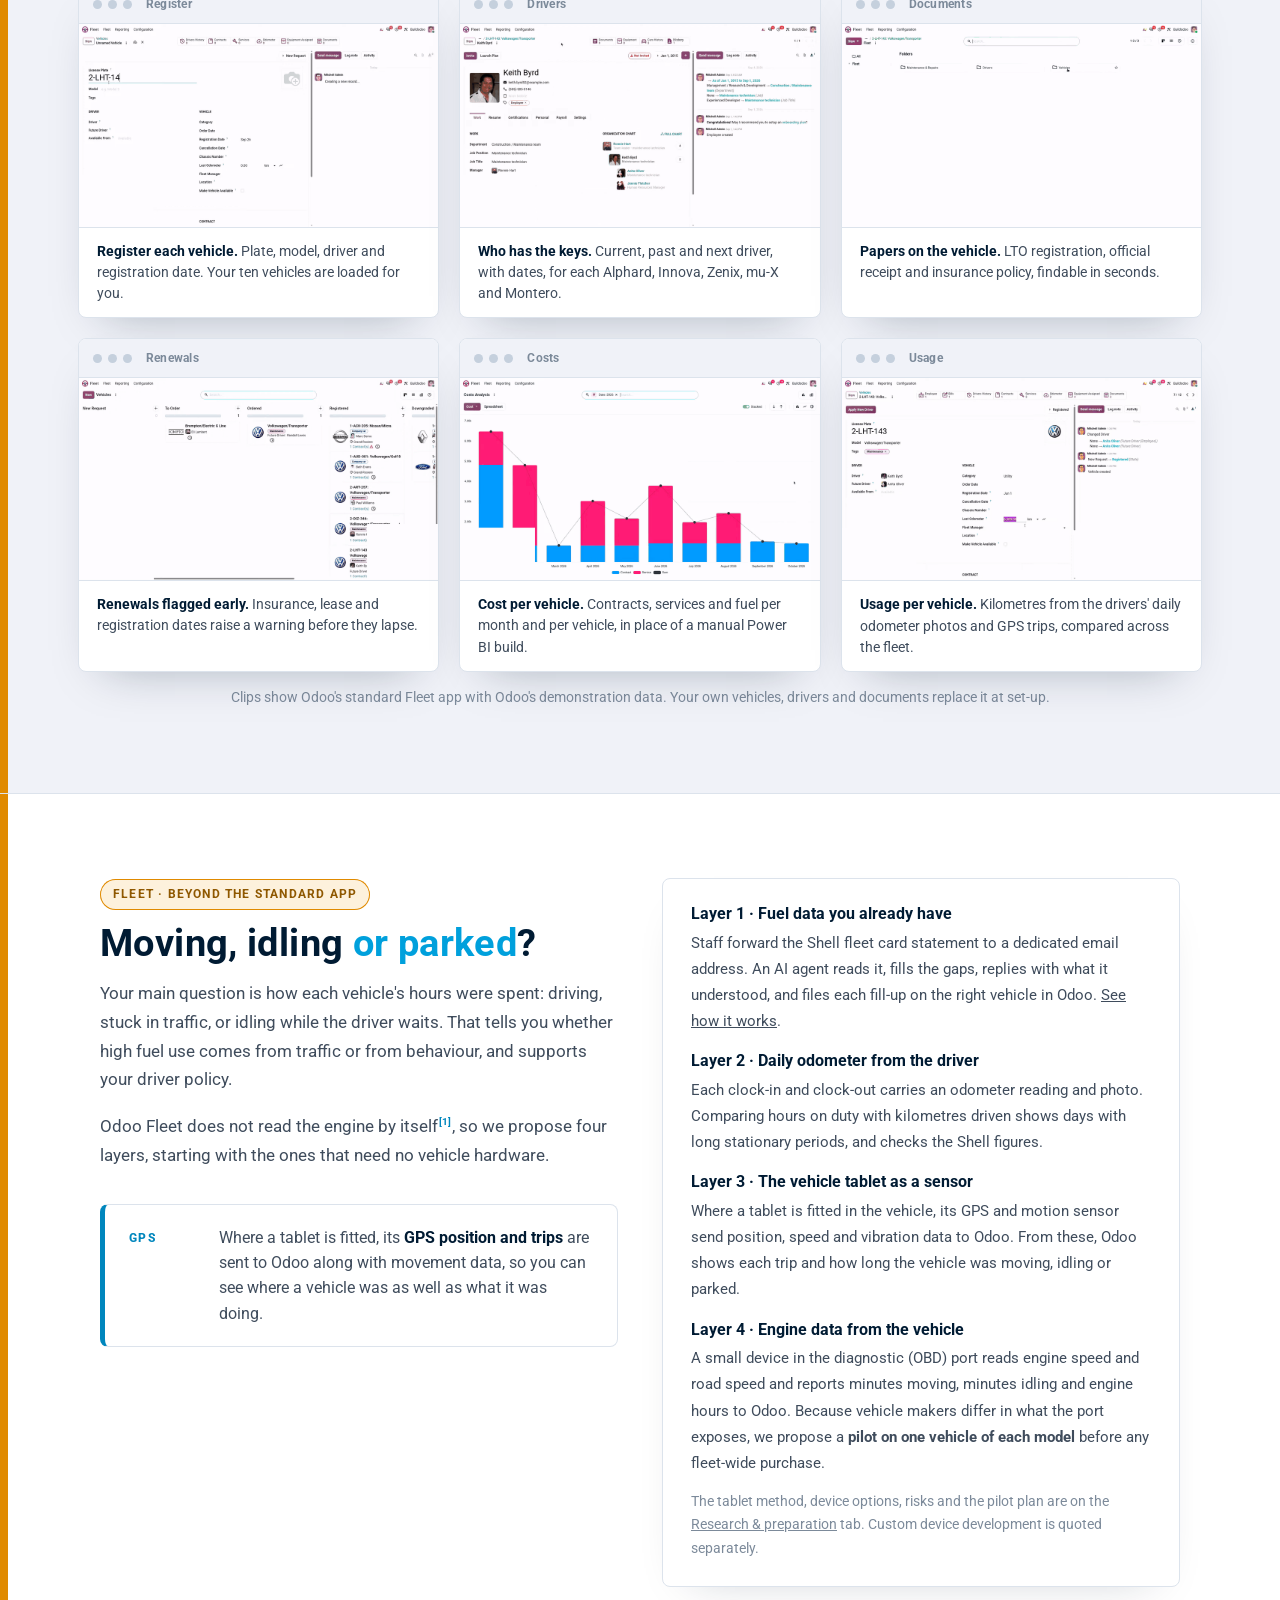
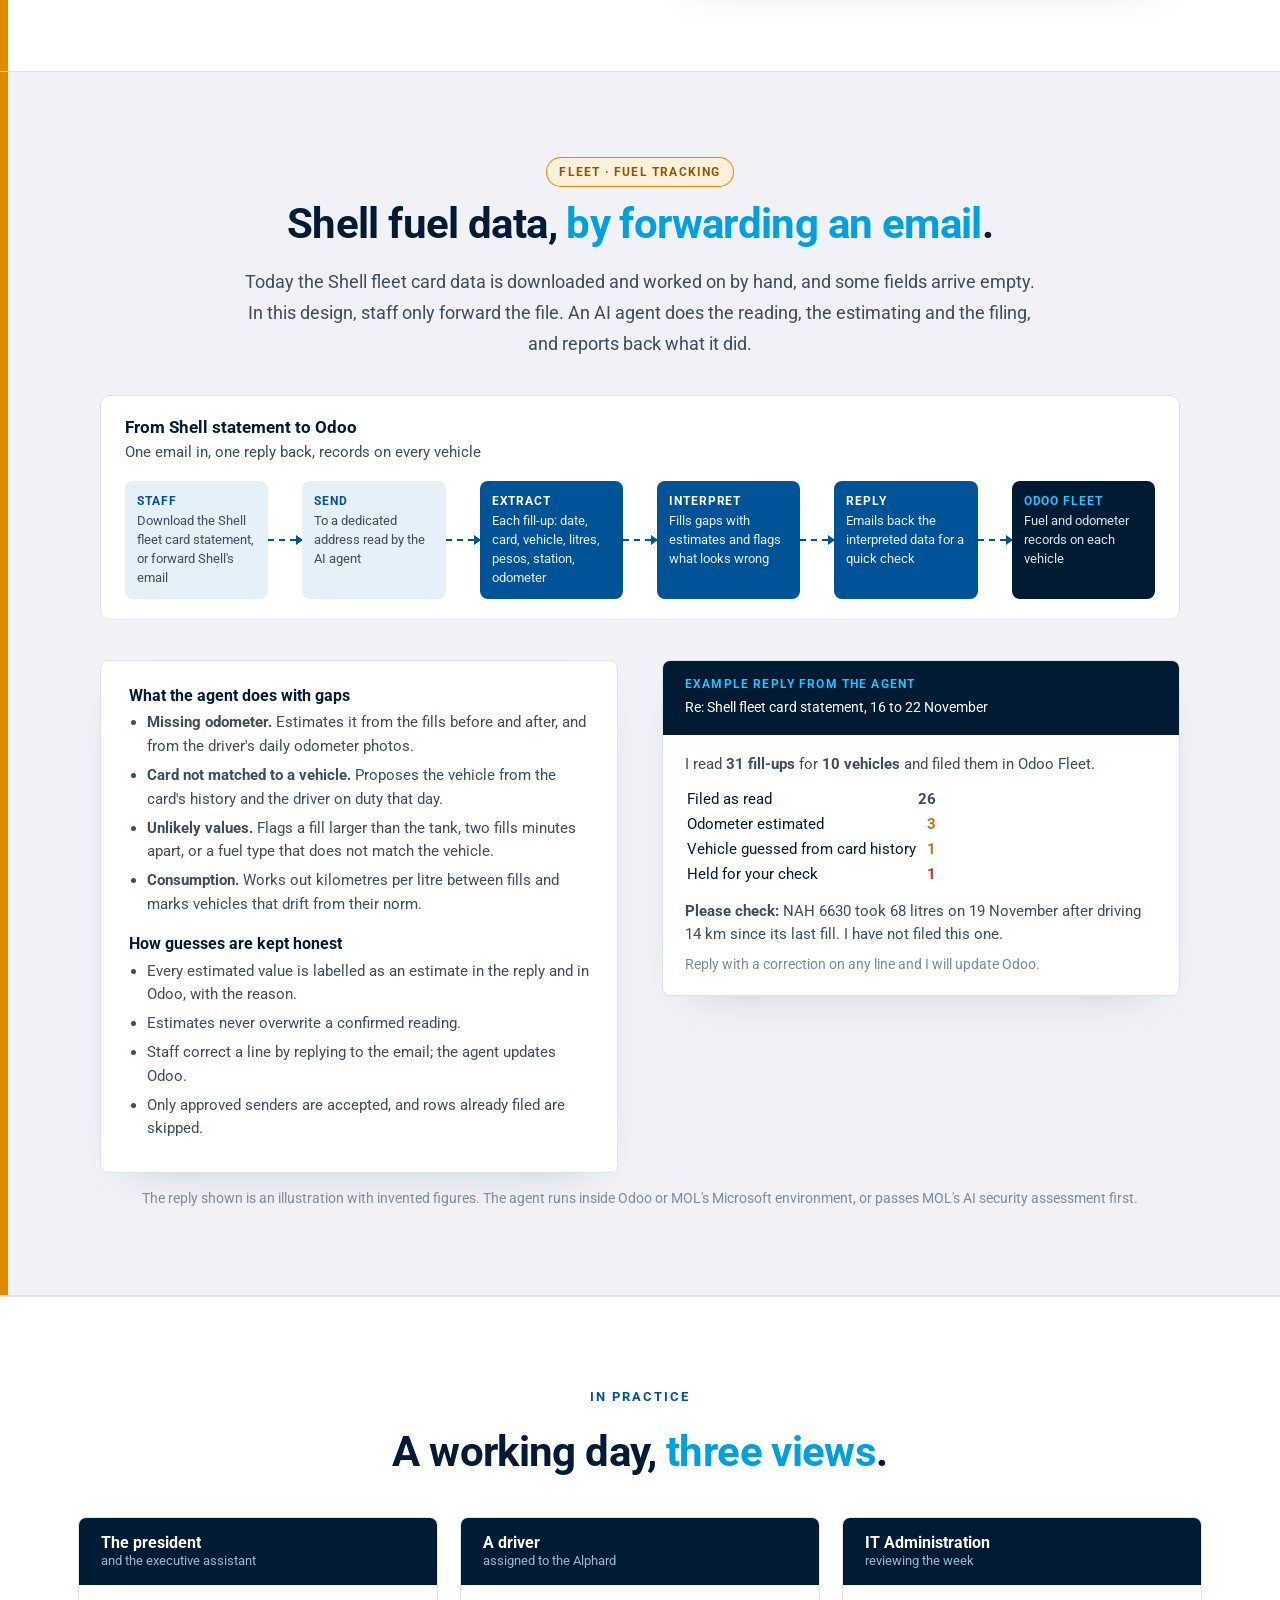
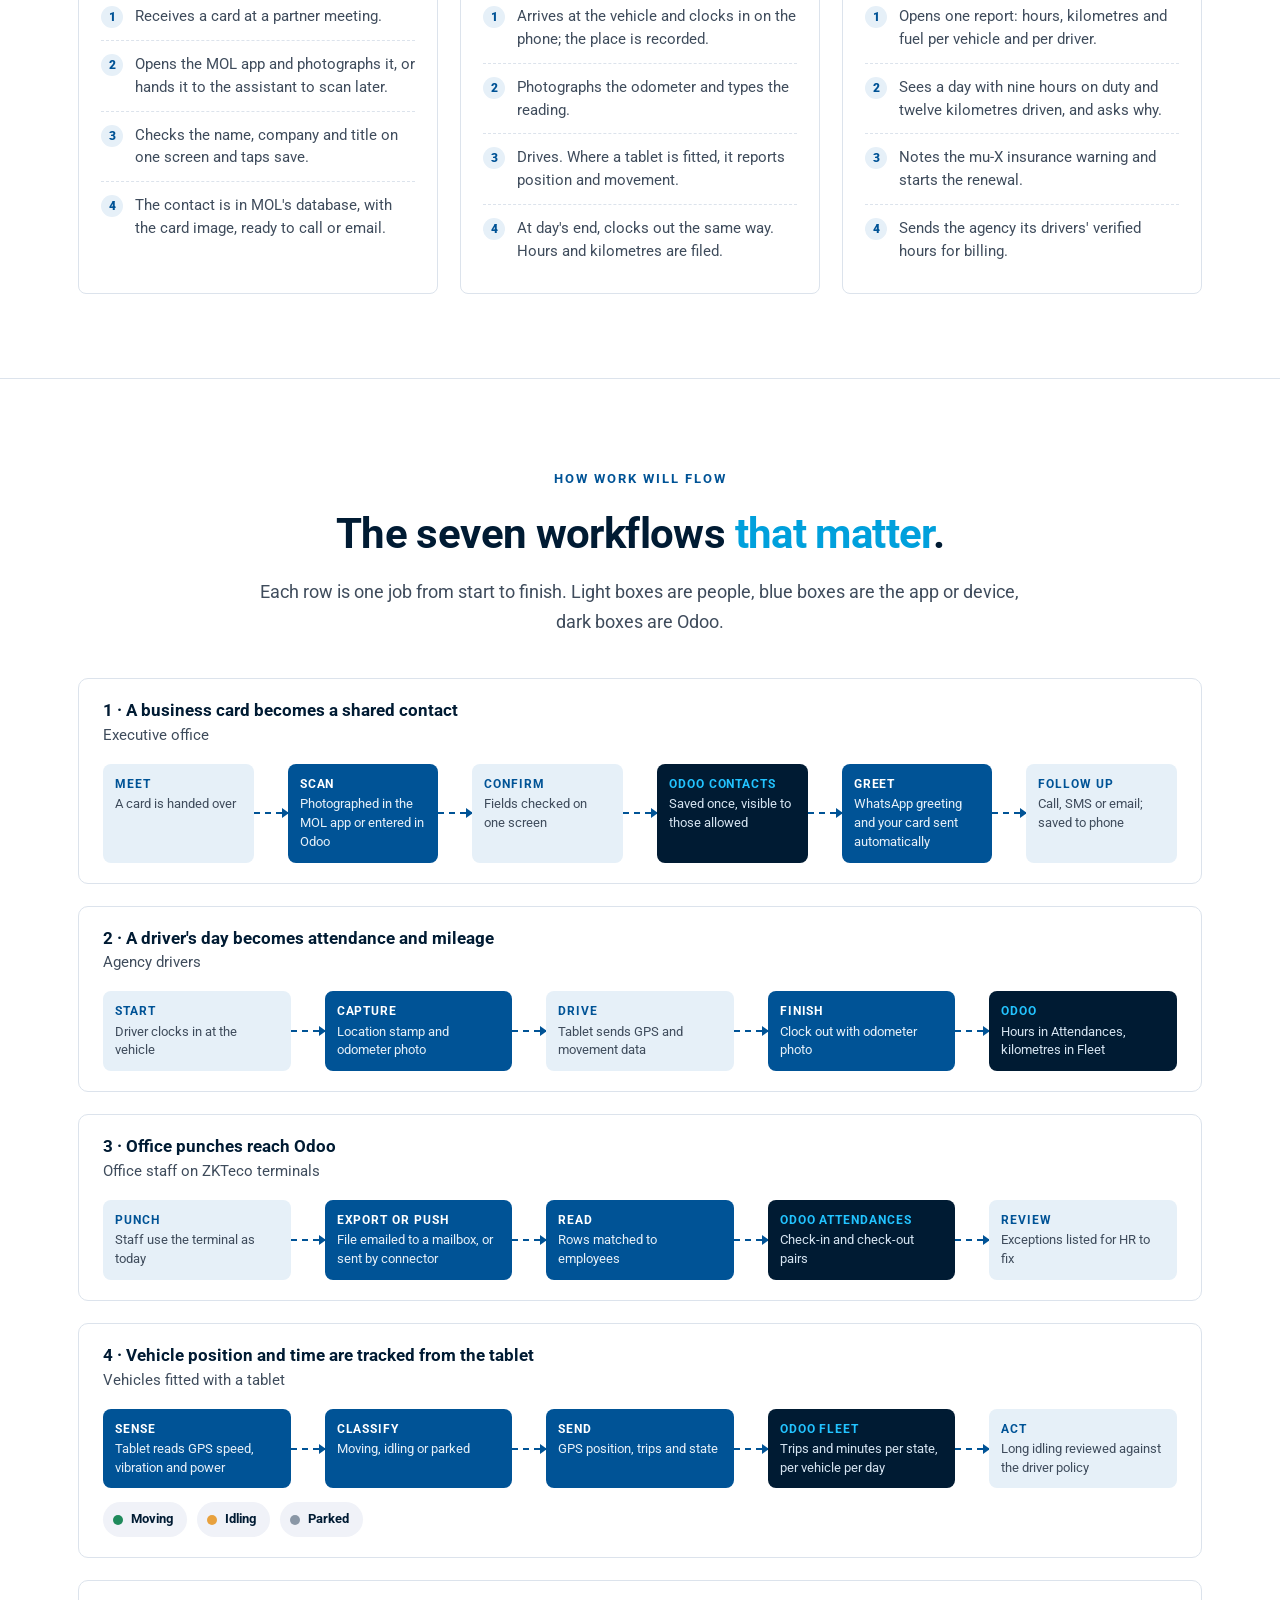
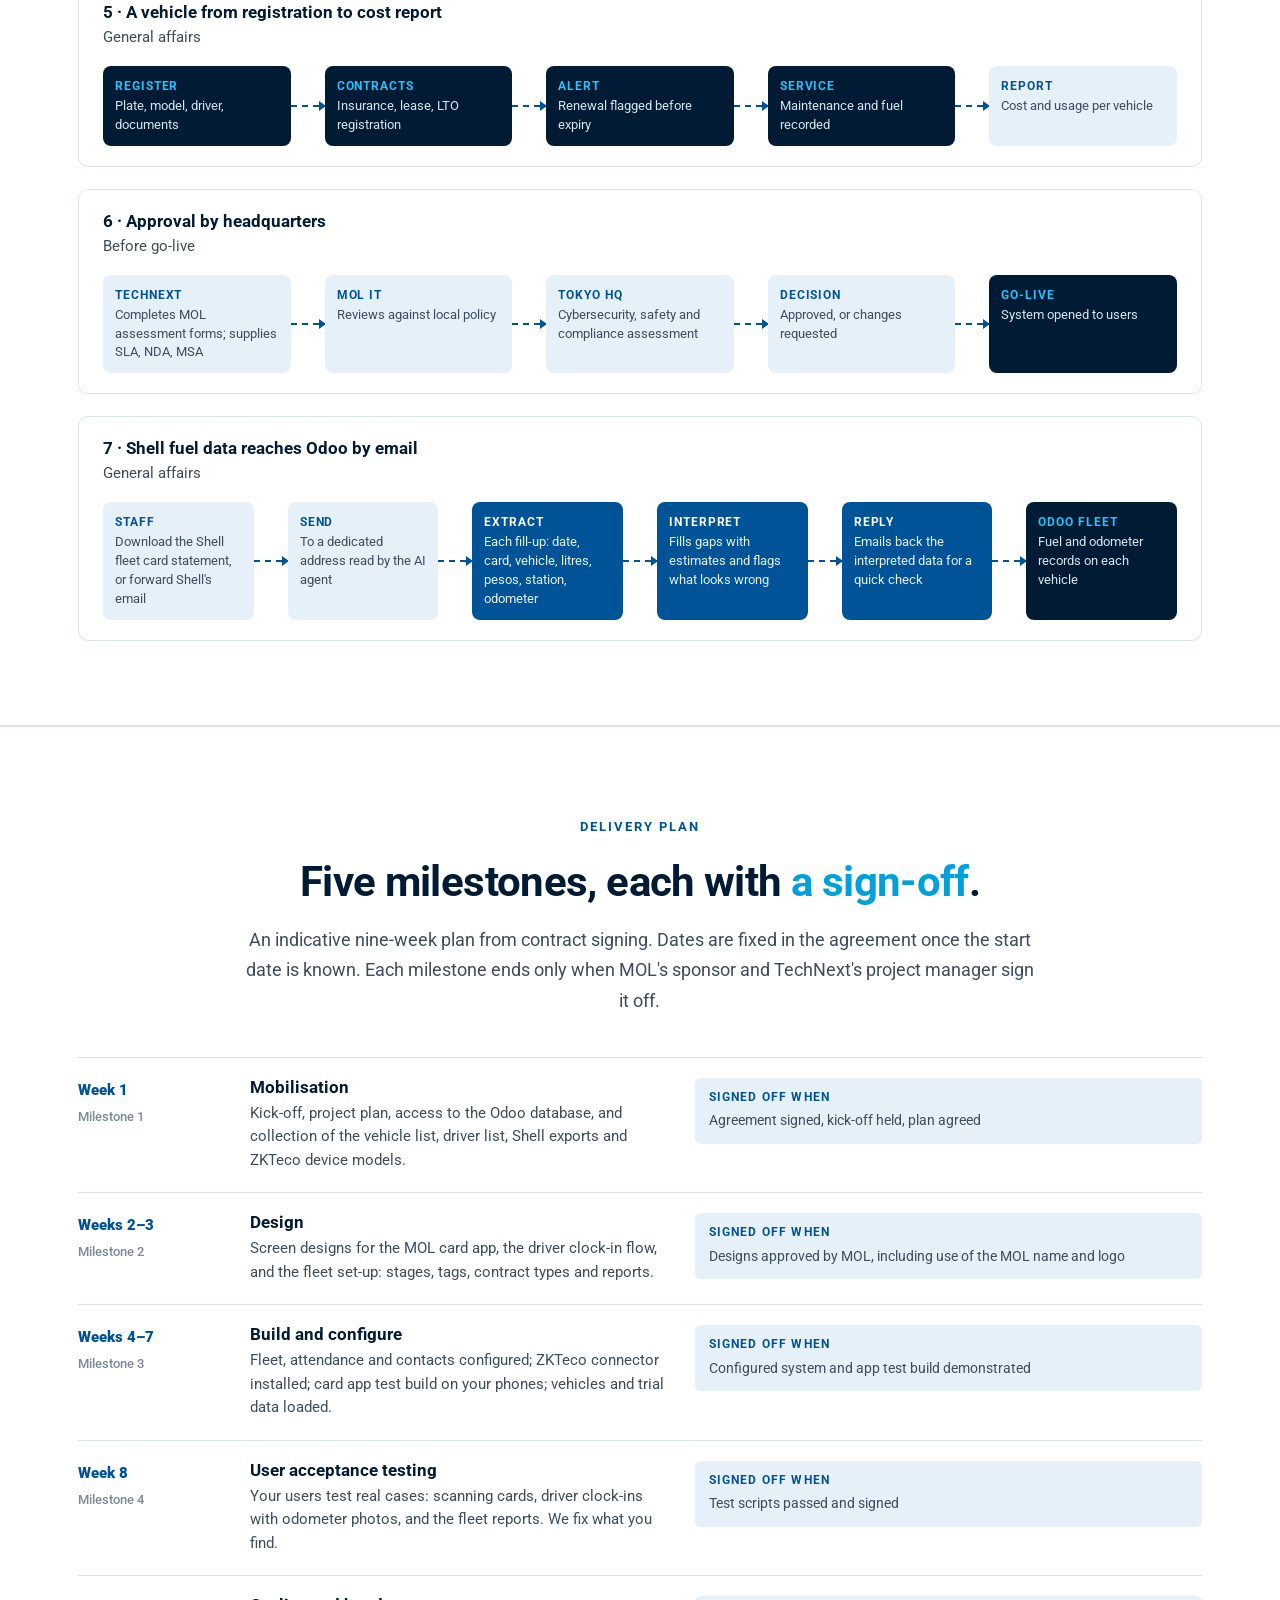
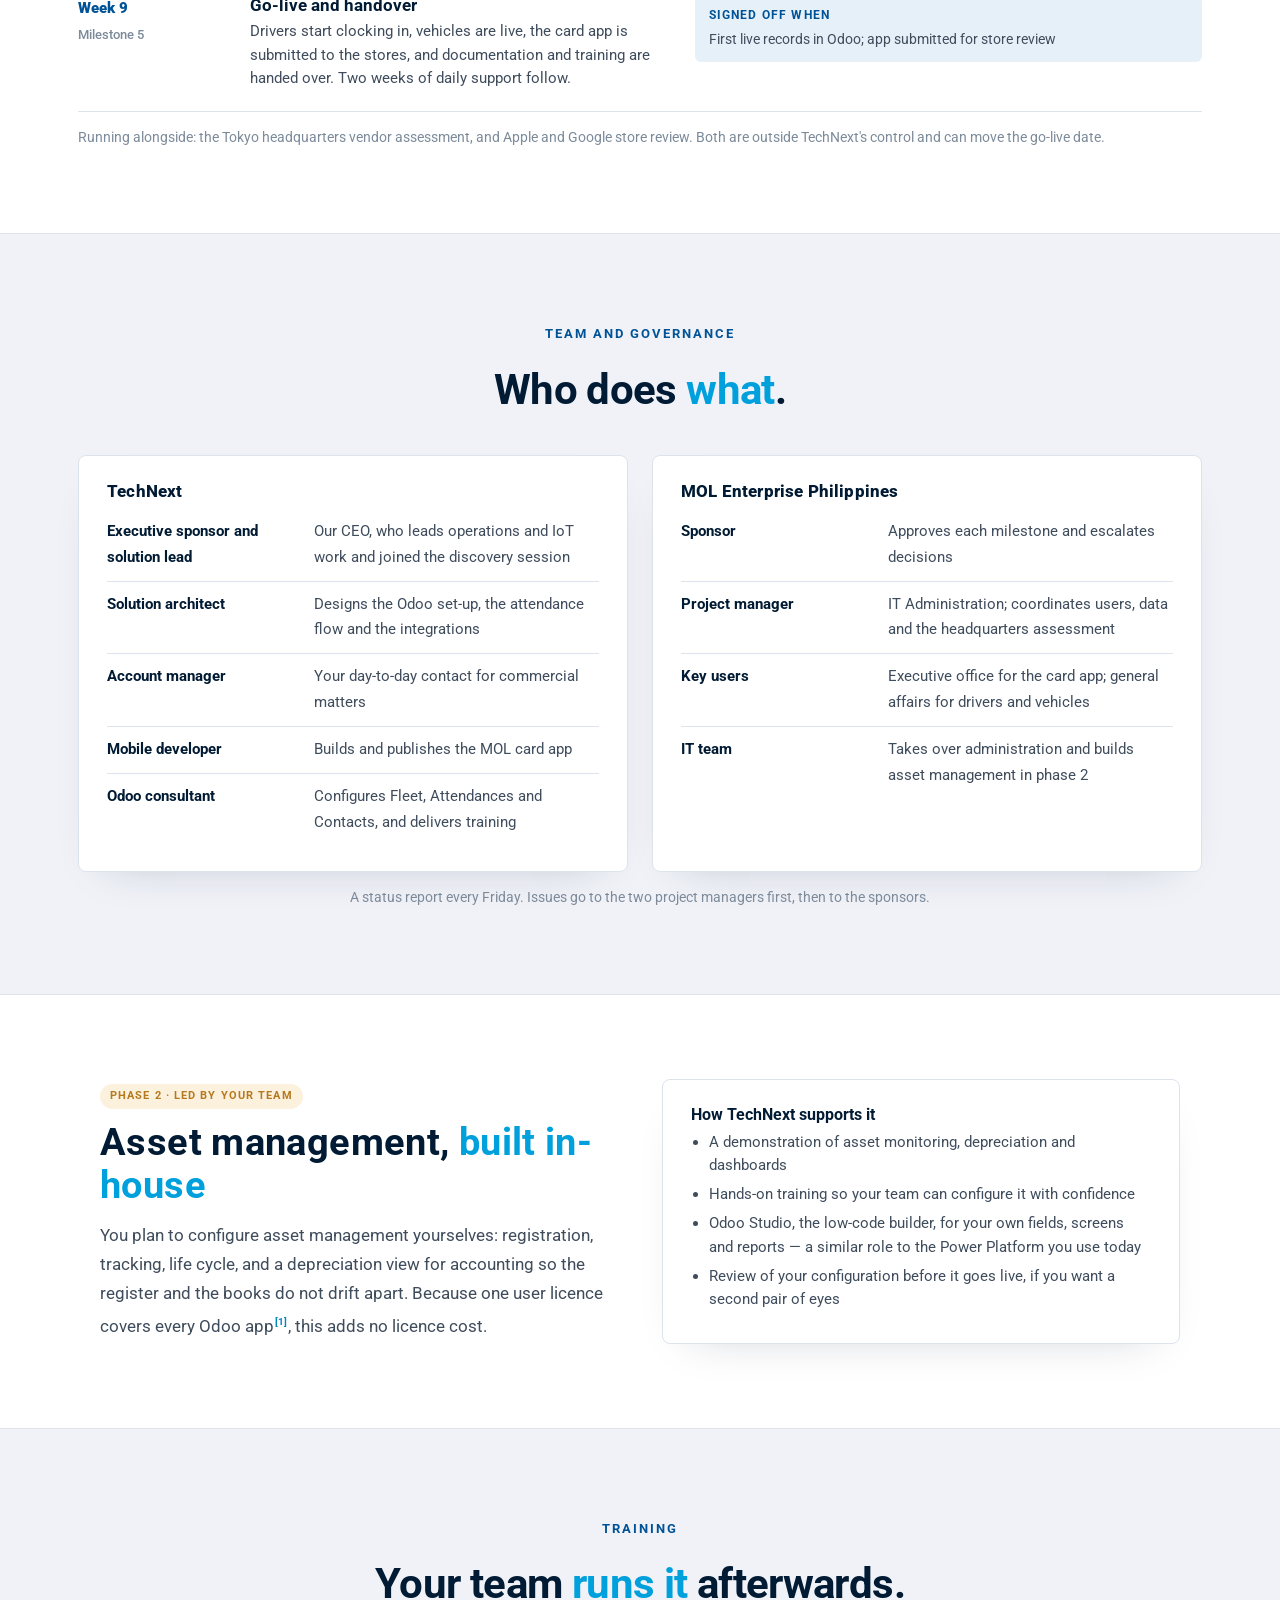
==== commit 0c874315: "Replace chapter bands with a plain line; update demo guide for accounting and assets Co-Authored-By:" ====
--- a/index.html
+++ b/index.html
@@ -365,22 +365,10 @@
 @media(max-width:900px){.chatwrap{grid-template-columns:1fr;gap:28px}.chat{margin:0 auto}}
 @media(prefers-reduced-motion:reduce){.bub{animation:none;opacity:1}}
 
-/* ---- chapter bands: make each part and priority unmistakable ---- */
+/* ---- a plain line between parts and priorities ---- */
 section+section{border-top:1px solid var(--line)}
-.chapter{--acc:#22C3FF;position:relative;overflow:hidden;color:#fff;padding:58px 0 54px;background:linear-gradient(115deg,#001B33 0%,#00335F 62%,#005396 100%);border-top:7px solid var(--acc)}
-.chapter::after{content:"";position:absolute;right:-120px;top:-120px;width:420px;height:420px;border-radius:50%;background:radial-gradient(circle,var(--acc) 0%,transparent 68%);opacity:.16;pointer-events:none}
-.chapter .container{display:grid;grid-template-columns:auto 1fr;gap:40px;align-items:center;position:relative;z-index:1}
-.chapter .num{font-family:'Roboto Slab',serif;font-weight:700;font-size:132px;line-height:.85;color:transparent;-webkit-text-stroke:2.5px var(--acc);letter-spacing:-.02em;min-width:150px}
-.chapter .kick{display:inline-block;font-size:12.5px;font-weight:800;letter-spacing:.18em;text-transform:uppercase;background:var(--acc);color:#001B33;border-radius:99px;padding:5px 14px;margin-bottom:14px}
-.chapter h2{color:#fff;font-size:clamp(28px,4.2vw,46px);margin-bottom:10px}
-.chapter p{color:rgba(255,255,255,.8);max-width:760px;font-size:17.5px}
-.chapter .inside{display:flex;flex-wrap:wrap;gap:8px;margin-top:18px}
-.chapter .inside a{font-size:13px;font-weight:600;color:#fff;border:1px solid rgba(255,255,255,.32);border-radius:99px;padding:5px 13px;transition:background .2s,border-color .2s}
-.chapter .inside a:hover{background:rgba(255,255,255,.12);border-color:var(--acc)}
-.chapter.part{padding:38px 0 36px;background:linear-gradient(115deg,#003E71,#005396)}
-.chapter.part .container{grid-template-columns:1fr}
-.chapter.part h2{font-size:clamp(24px,3.2vw,34px)}
-.chapter.p1{--acc:#22C3FF}.chapter.p2{--acc:#3DDC97}.chapter.p3{--acc:#FFB547}.chapter.part{--acc:#9FD8F5}
+hr.pline{border:0;height:4px;margin:0;background:var(--purple)}
+hr.pline.p1{background:#0A8FD6}hr.pline.p2{background:#12A150}hr.pline.p3{background:#E08A00}hr.pline.part{background:var(--line);height:2px}
 section[data-p]{position:relative}
 section[data-p]::before{content:"";position:absolute;left:0;top:0;bottom:0;width:8px;background:var(--pacc)}
 section[data-p="1"]{--pacc:#0A8FD6;--ptint:#E3F4FD;--pink:#005C8F}
@@ -389,9 +377,6 @@
 section[data-p] .tag2:not(.p2){background:var(--ptint);color:var(--pink);font-size:12px;padding:5px 13px;box-shadow:inset 0 0 0 1px var(--pacc)}
 section[data-p] .section-h,section[data-p] .sol h2{position:relative}
 @media(max-width:760px){
-  .chapter{padding:40px 0}
-  .chapter .container{grid-template-columns:1fr;gap:10px}
-  .chapter .num{font-size:78px;-webkit-text-stroke-width:2px;min-width:0}
   section[data-p]::before{width:5px}
 }
 </style>
@@ -502,7 +487,7 @@
 </section>
 
 <div id="solution"></div>
-<div class="chapter p1"><div class="container rv"><div class="num" aria-hidden="true">01</div><div><span class="kick">Priority 1</span><h2>Business card management</h2><p>Every card your leadership receives becomes a contact in Odoo, searchable, shared and one tap from a message or a call.</p><div class="inside"><a href="#cards">Option A · Odoo CRM and Contacts</a><a href="#cards">Option B · MOL-branded card app</a><a href="#reach">WhatsApp, email, VoIP and SMS</a></div></div></div></div>
+<hr class="pline p1">
 <section id="cards" data-p="1" class="alt">
   <div class="container center">
     <span class="tag2">Priority 1 · Business cards</span>
@@ -636,7 +621,7 @@
     <p class="fine" style="text-align:center">Viber is not a built-in Odoo channel. From a phone, a contact's number can still be opened in Viber once it is saved to the address book.</p>
   </div>
 </section>
-<div class="chapter p2"><div class="container rv"><div class="num" aria-hidden="true">02</div><div><span class="kick">Priority 2</span><h2>Driver attendance</h2><p>Agency drivers clock in and out at the vehicle with a location stamp and an odometer photo. Office staff keep using the ZKTeco terminals.</p><div class="inside"><a href="#attendance">The driver's day in the Odoo app</a></div></div></div></div>
+<hr class="pline p2">
 <section id="attendance" data-p="2">
   <div class="container">
     <div class="sol">
@@ -667,7 +652,7 @@
   </div>
 </section>
 
-<div class="chapter p3"><div class="container rv"><div class="num" aria-hidden="true">03</div><div><span class="kick">Priority 3</span><h2>Fleet management</h2><p>Ten vehicles, each with one record for documents, contracts, services, odometer, fuel and cost, plus a view of how each vehicle is being used.</p><div class="inside"><a href="#fleet">Odoo Fleet</a><a href="#monitoring">Moving, idling or parked</a><a href="#fuel">Shell fuel card by email</a></div></div></div></div>
+<hr class="pline p3">
 <section id="fleet" data-p="3" class="alt">
   <div class="container center">
     <span class="tag2">Priority 3 · Odoo Fleet</span>
@@ -754,7 +739,7 @@
   </div>
 </section>
 
-<div class="chapter part"><div class="container rv"><div><span class="kick">Putting it together</span><h2>How the three priorities work as one</h2><p>A day at MOL once the tools are live, and the workflows behind it.</p><div class="inside"><a href="#day">A day in practice</a><a href="#workflows">Workflows</a></div></div></div></div>
+<hr class="pline part">
 <section id="day">
   <div class="container center">
     <span class="eyebrow">In practice</span>
@@ -800,7 +785,7 @@
   </div>
 </section>
 
-<div class="chapter part"><div class="container rv"><div><span class="kick">Delivery</span><h2>How we get you there</h2><p>The plan, the team, what your own IT team builds in phase 2, and training.</p><div class="inside"><a href="#plan">Delivery plan</a><a href="#team">Team and governance</a><a href="#assets">Asset management</a><a href="#training">Training</a></div></div></div></div>
+<hr class="pline part">
 <section id="plan">
   <div class="container center">
     <span class="eyebrow">Delivery plan</span>
@@ -872,7 +857,7 @@
     </div>
   </div>
 </section>
-<div class="chapter part"><div class="container rv"><div><span class="kick">Commercials</span><h2>Investment, compliance and next steps</h2><p>What it costs, how it stays compliant, and what happens after you say yes.</p><div class="inside"><a href="#investment">Investment</a><a href="#compliance">Compliance</a><a href="#why">Why TechNext</a><a href="#faq">Questions</a><a href="#next">Next steps</a></div></div></div></div>
+<hr class="pline part">
 <section id="investment">
   <div class="container center">
     <span class="eyebrow">Investment</span>
